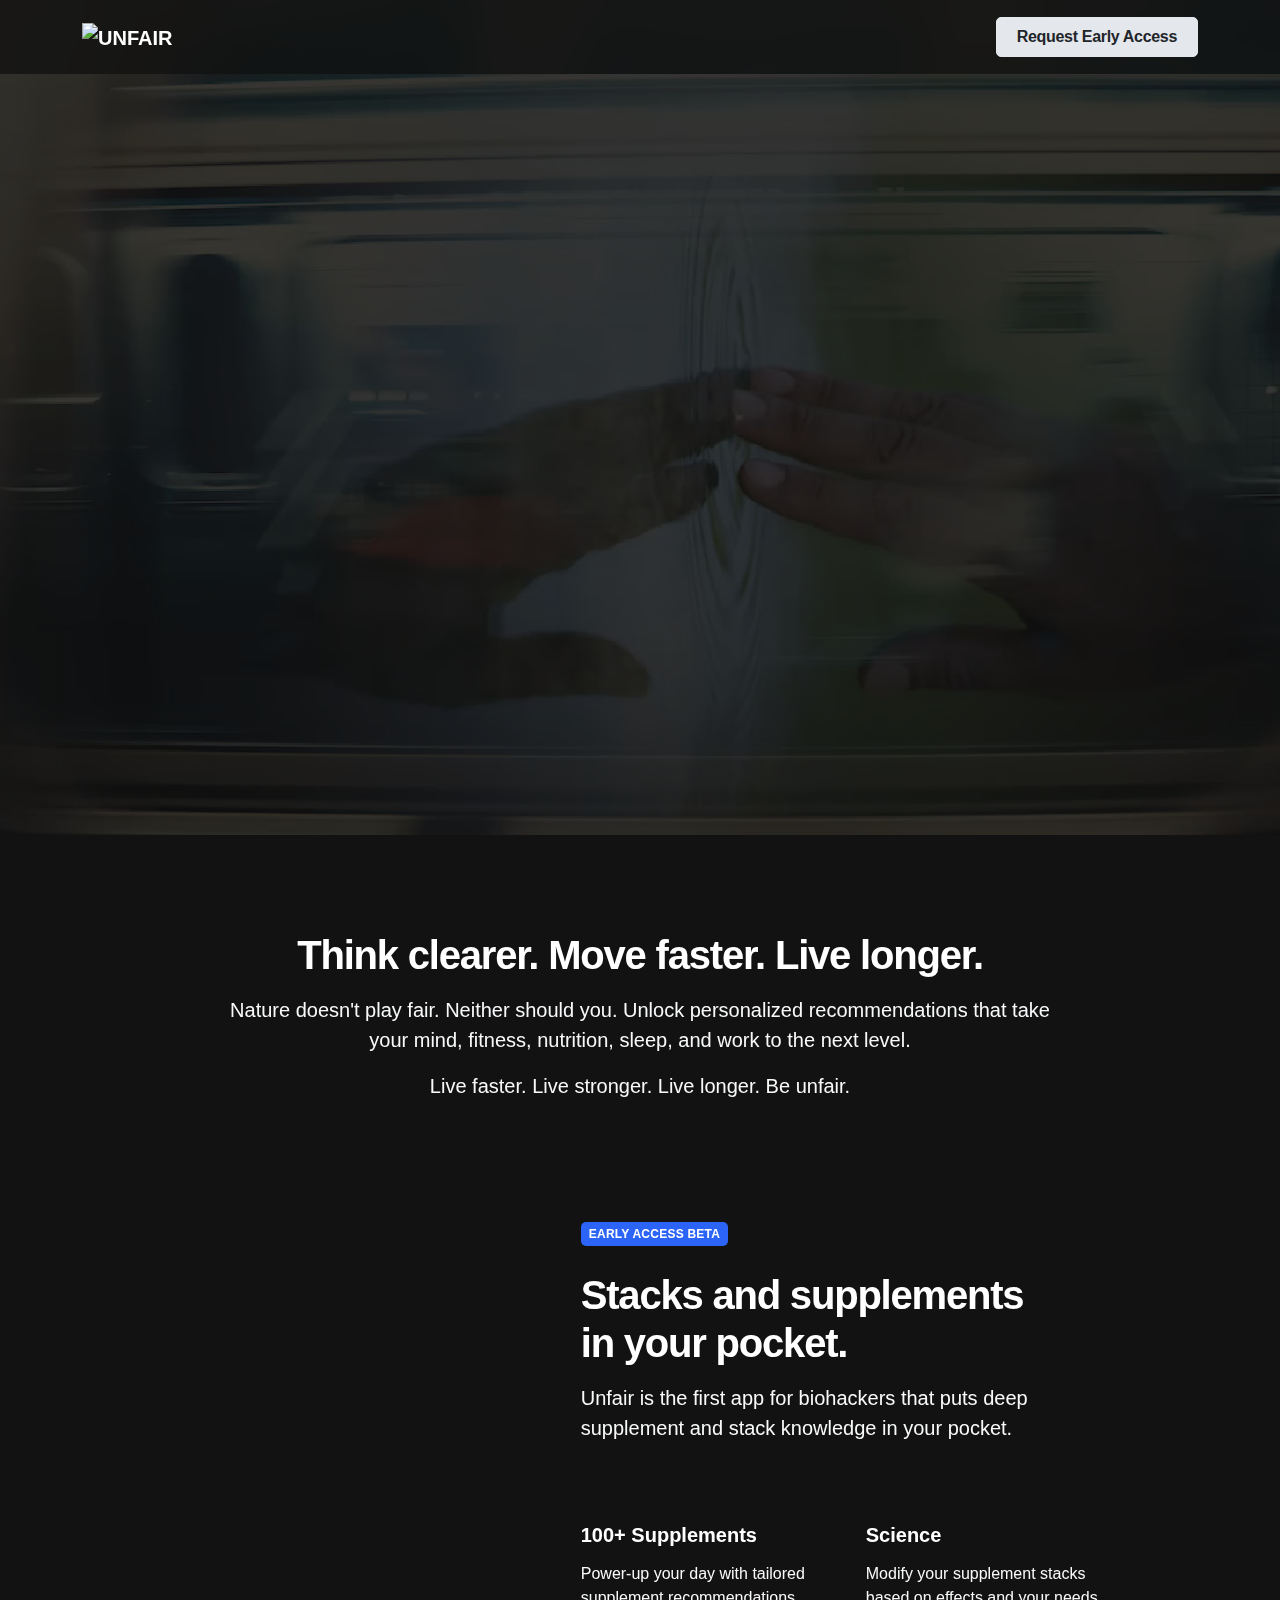
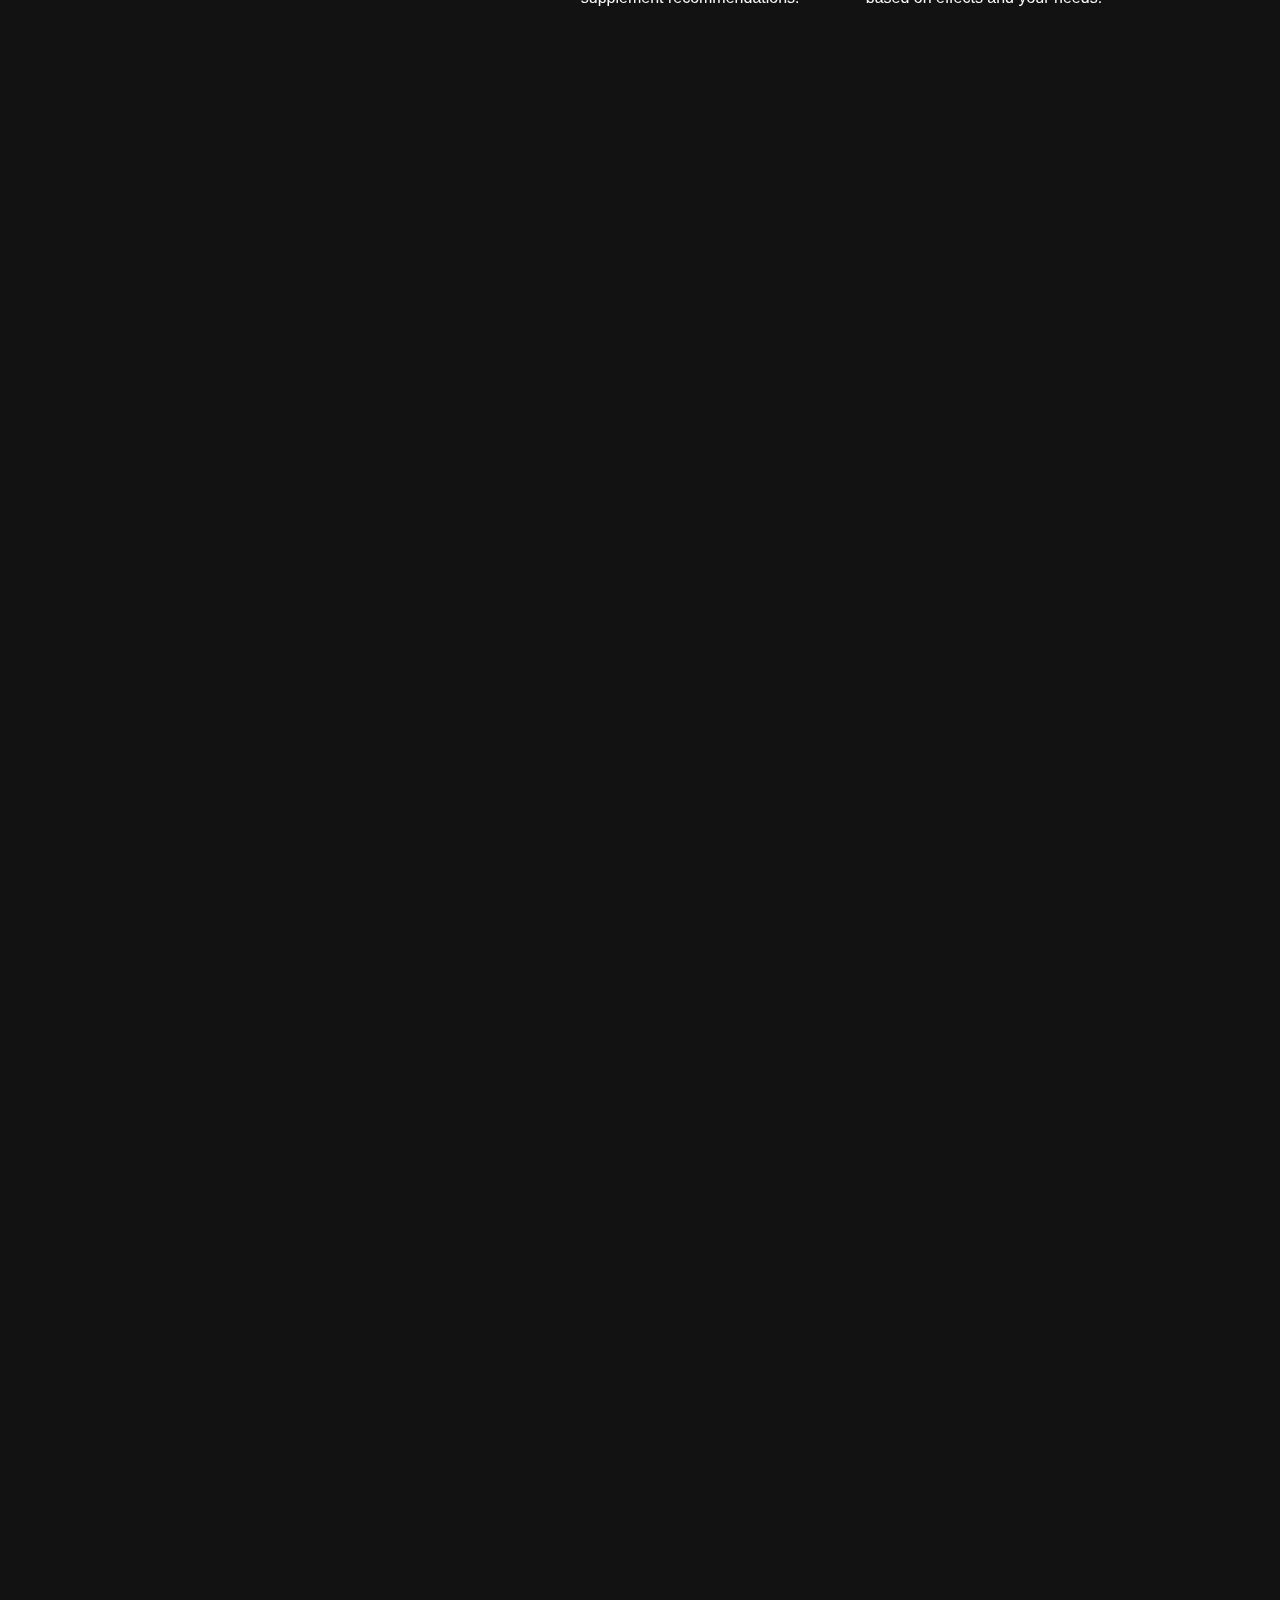
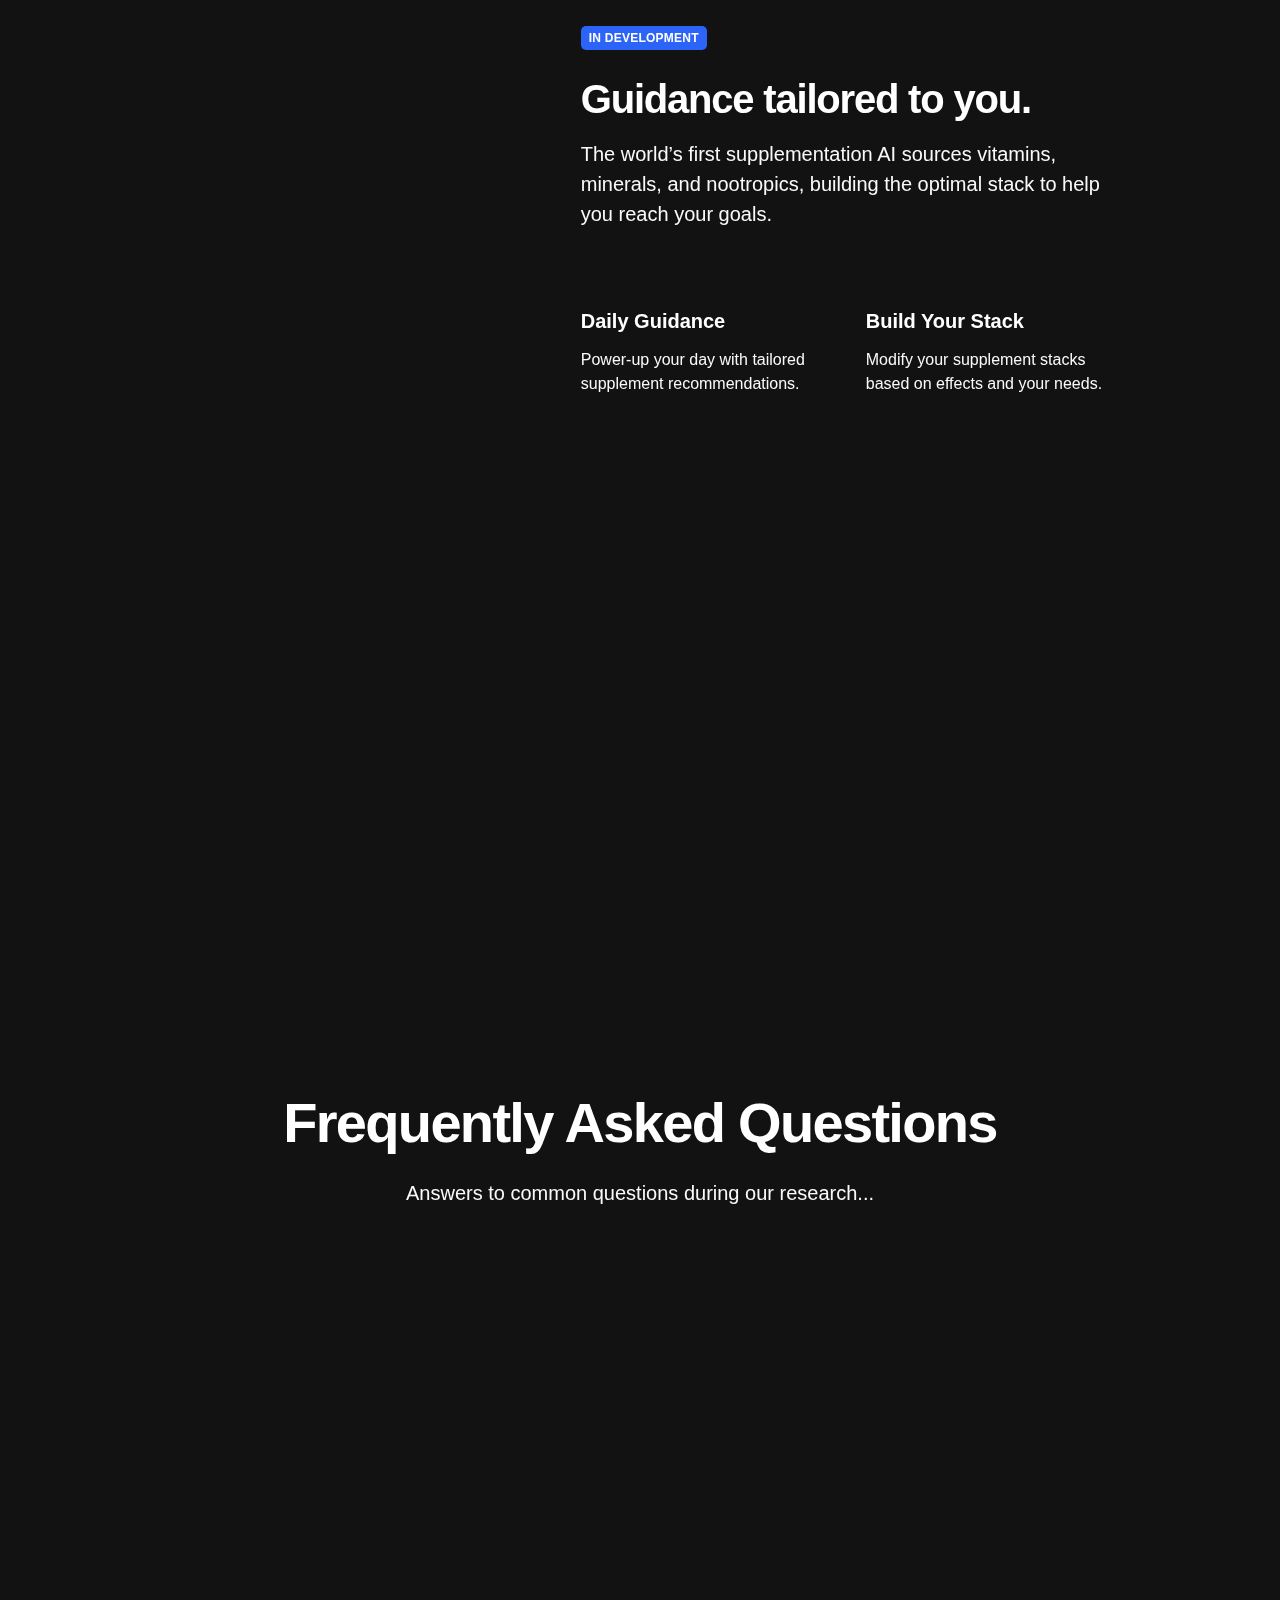
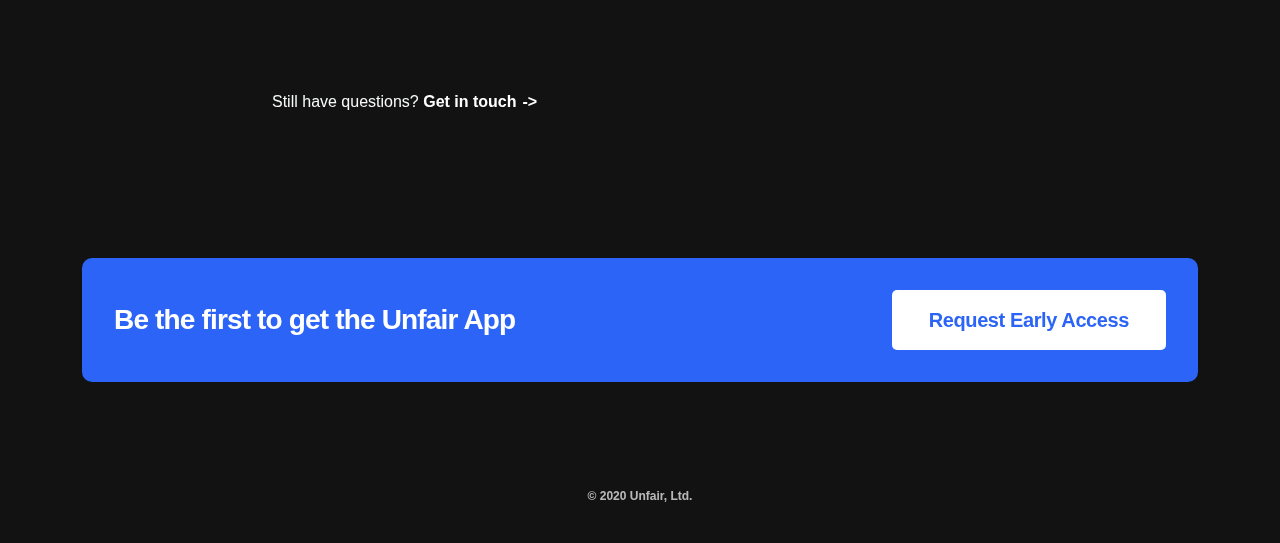
==== index.embed.html @ ed2b7b9f "Video layout + beta" ====
<!-- MINIMIZE WITH https://kangax.github.io/html-minifier/ -->

<!doctype html>
<html lang="en">

<head>

  <!-- Google Tag Manager -->
  <script>(function(w,d,s,l,i){w[l]=w[l]||[];w[l].push({'gtm.start':
  new Date().getTime(),event:'gtm.js'});var f=d.getElementsByTagName(s)[0],
  j=d.createElement(s),dl=l!='dataLayer'?'&l='+l:'';j.async=true;j.src=
  'https://www.googletagmanager.com/gtm.js?id='+i+dl;f.parentNode.insertBefore(j,f);
  })(window,document,'script','dataLayer','GTM-TDHNC6F');</script>
  <!-- End Google Tag Manager -->

  <meta charset="utf-8">
  <title>UNFAIR &mdash; MAXIMUM HUMAN PERFORMANCE</title>
  <meta name="viewport" content="width=device-width, initial-scale=1.0">
  <meta name="description" content="The first AI-powered biohacking app for ambitious people with ambitious goals.">

  <meta name="twitter:title" content="UNFAIR">
  <meta name="twitter:site" content="@UnfairLtd" />
  <meta name="twitter:card" content="summary_large_image" />

  <meta property="og:title" content="UNFAIR">
  <meta property="og:description" content="The first AI-powered biohacking app for ambitious people with ambitious goals.">
  <meta property="og:image" content="https://unfair.ltd/assets/img/og-image.png" />
  <meta property="og:url" content="https://unfair.ltd/" />


  <style>

  /* Common Loader CSS */

  @keyframes hideLoader{
      0%{ width: 100%; height: 100%; }
      100%{ width: 0; height: 0; }
  }
  body > div.loader{
          position: fixed;
          background: white;
          width: 100%;
          height: 100%;
          z-index: 1071;
          opacity: 0;
          transition: opacity .5s ease;
          overflow: hidden;
          pointer-events: none;
          display: flex;
          align-items: center;
          justify-content: center;
      }
      body:not(.loaded) > div.loader{
          opacity: 1;
      }
      body:not(.loaded){
          overflow: hidden;
      }
  body.loaded > div.loader{
      animation: hideLoader .5s linear .5s forwards;
  }

  /* Typing Animation */
  .loading-animation {
    width: 6px;
    height: 6px;
    border-radius: 50%;
    animation: typing 1s linear infinite alternate;
    position: relative;
    left: -12px;
  }

  @keyframes typing {
    0% {
      background-color: rgba(100,100,100, 1);
      box-shadow: 12px 0px 0px 0px rgba(100,100,100, 0.2),
        24px 0px 0px 0px rgba(100,100,100, 0.2);
    }

    25% {
      background-color: rgba(100,100,100, 0.4);
      box-shadow: 12px 0px 0px 0px rgba(100,100,100, 2),
        24px 0px 0px 0px rgba(100,100,100, 0.2);
    }

    75% {
      background-color: rgba(100,100,100, 0.4);
      box-shadow: 12px 0px 0px 0px rgba(100,100,100, 0.2),
        24px 0px 0px 0px rgba(100,100,100, 1);
    }
  }
  :root{--blue:#007bff;--indigo:#6610f2;--purple:#6f42c1;--pink:#e83e8c;--red:#dc3545;--orange:#fd7e14;--yellow:#ffc107;--green:#28a745;--teal:#20c997;--cyan:#17a2b8;--white:#fff;--gray:#6c757d;--gray-dark:#343a40;--primary:#2B64F6;--secondary:#6c757d;--success:#28a745;--info:#17a2b8;--warning:#ffc107;--danger:#dc3545;--light:#f8f9fa;--dark:#212529;--primary-2:#E4E7EC;--primary-3:#121212;--primary-4:#1A1B1C;--primary-5:#252729;--primary-6:#2B64F6;--breakpoint-xs:0;--breakpoint-sm:576px;--breakpoint-md:768px;--breakpoint-lg:992px;--breakpoint-xl:1200px;--font-family-sans-serif:"Inter UI",-apple-system,BlinkMacSystemFont,"Segoe UI",Roboto,"Helvetica Neue",Arial,sans-serif,"Apple Color Emoji","Segoe UI Emoji","Segoe UI Symbol","Noto Color Emoji";--font-family-monospace:SFMono-Regular,Menlo,Monaco,Consolas,"Liberation Mono","Courier New",monospace}*,::after,::before{box-sizing:border-box}html{font-family:sans-serif;line-height:1.15;-webkit-text-size-adjust:100%;-webkit-tap-highlight-color:transparent}article,aside,figcaption,figure,footer,header,hgroup,main,nav,section{display:block}body{margin:0;font-family:"Inter UI",-apple-system,BlinkMacSystemFont,"Segoe UI",Roboto,"Helvetica Neue",Arial,sans-serif,"Apple Color Emoji","Segoe UI Emoji","Segoe UI Symbol","Noto Color Emoji";font-size:1rem;font-weight:400;line-height:1.5;color:#495057;text-align:left;background-color:#fff}[tabindex="-1"]:focus{outline:0!important}hr{box-sizing:content-box;height:0;overflow:visible}h1,h2,h3,h4,h5,h6{margin-top:0;margin-bottom:1rem}p{margin-top:0;margin-bottom:1rem}abbr[data-original-title],abbr[title]{text-decoration:underline;-webkit-text-decoration:underline dotted;text-decoration:underline dotted;cursor:help;border-bottom:0;-webkit-text-decoration-skip-ink:none;text-decoration-skip-ink:none}address{margin-bottom:1rem;font-style:normal;line-height:inherit}dl,ol,ul{margin-top:0;margin-bottom:1rem}ol ol,ol ul,ul ol,ul ul{margin-bottom:0}dt{font-weight:600}dd{margin-bottom:.5rem;margin-left:0}blockquote{margin:0 0 1rem}b,strong{font-weight:bolder}small{font-size:80%}sub,sup{position:relative;font-size:75%;line-height:0;vertical-align:baseline}sub{bottom:-.25em}sup{top:-.5em}a{color:#3755be;text-decoration:none;background-color:transparent}a:hover{color:#263a83;text-decoration:none}a:not([href]):not([tabindex]){color:inherit;text-decoration:none}a:not([href]):not([tabindex]):focus,a:not([href]):not([tabindex]):hover{color:inherit;text-decoration:none}a:not([href]):not([tabindex]):focus{outline:0}code,kbd,pre,samp{font-family:SFMono-Regular,Menlo,Monaco,Consolas,"Liberation Mono","Courier New",monospace;font-size:1em}pre{margin-top:0;margin-bottom:1rem;overflow:auto}figure{margin:0 0 1rem}img{vertical-align:middle;border-style:none}svg{overflow:hidden;vertical-align:middle}table{border-collapse:collapse}caption{padding-top:1rem;padding-bottom:1rem;color:#adb5bd;text-align:left;caption-side:bottom}th{text-align:inherit}label{display:inline-block;margin-bottom:.75rem}button{border-radius:0}button:focus{outline:1px dotted;outline:5px auto -webkit-focus-ring-color}button,input,optgroup,select,textarea{margin:0;font-family:inherit;font-size:inherit;line-height:inherit}button,input{overflow:visible}button,select{text-transform:none}select{word-wrap:normal}[type=button],[type=reset],[type=submit],button{-webkit-appearance:button}[type=button]:not(:disabled),[type=reset]:not(:disabled),[type=submit]:not(:disabled),button:not(:disabled){cursor:pointer}[type=button]::-moz-focus-inner,[type=reset]::-moz-focus-inner,[type=submit]::-moz-focus-inner,button::-moz-focus-inner{padding:0;border-style:none}input[type=checkbox],input[type=radio]{box-sizing:border-box;padding:0}input[type=date],input[type=datetime-local],input[type=month],input[type=time]{-webkit-appearance:listbox}textarea{overflow:auto;resize:vertical}fieldset{min-width:0;padding:0;margin:0;border:0}legend{display:block;width:100%;max-width:100%;padding:0;margin-bottom:.5rem;font-size:1.5rem;line-height:inherit;color:inherit;white-space:normal}progress{vertical-align:baseline}[type=number]::-webkit-inner-spin-button,[type=number]::-webkit-outer-spin-button{height:auto}[type=search]{outline-offset:-2px;-webkit-appearance:none}[type=search]::-webkit-search-decoration{-webkit-appearance:none}::-webkit-file-upload-button{font:inherit;-webkit-appearance:button}output{display:inline-block}summary{display:list-item;cursor:pointer}template{display:none}[hidden]{display:none!important}.h1,.h2,.h3,.h4,.h5,.h6,h1,h2,h3,h4,h5,h6{margin-bottom:1rem;font-family:inherit;font-weight:600;line-height:1.2;color:#212529}.h1,h1{font-size:2.5rem}.h2,h2{font-size:2rem}.h3,h3{font-size:1.75rem}.h4,h4{font-size:1.5rem}.h5,h5{font-size:1.25rem}.h6,h6{font-size:1rem}.lead{font-size:1.25rem;font-weight:400}.display-1{font-size:6rem;font-weight:600;line-height:1.2}.display-2{font-size:5.5rem;font-weight:600;line-height:1.2}.display-3{font-size:4.5rem;font-weight:600;line-height:1.2}.display-4{font-size:3.5rem;font-weight:600;line-height:1.2}hr{margin-top:1.5rem;margin-bottom:1.5rem;border:0;border-top:1px solid rgba(0,0,0,.1)}.small,small{font-size:.75rem;font-weight:400}.mark,mark{padding:.2em;background-color:#fcf8e3}.list-unstyled{padding-left:0;list-style:none}.list-inline{padding-left:0;list-style:none}.list-inline-item{display:inline-block}.list-inline-item:not(:last-child){margin-right:.5rem}.initialism{font-size:90%;text-transform:uppercase}.blockquote{margin-bottom:1.5rem;font-size:1.25rem}.blockquote-footer{display:block;font-size:80%;color:#6c757d}.blockquote-footer::before{content:"\2014\00A0"}.img-fluid{max-width:100%;height:auto}.img-thumbnail{padding:.25rem;background-color:#fff;border:1px solid #dee2e6;border-radius:.3125rem;max-width:100%;height:auto}.figure{display:inline-block}.figure-img{margin-bottom:.75rem;line-height:1}.figure-caption{font-size:90%;color:#6c757d}code{font-size:87.5%;color:#e83e8c;word-break:break-word}a>code{color:inherit}kbd{padding:.2rem .4rem;font-size:87.5%;color:#fff;background-color:#212529;border-radius:.2rem}kbd kbd{padding:0;font-size:100%;font-weight:600}pre{display:block;font-size:87.5%;color:#212529}pre code{font-size:inherit;color:inherit;word-break:normal}.pre-scrollable{max-height:340px;overflow-y:scroll}.container{width:100%;padding-right:12px;padding-left:12px;margin-right:auto;margin-left:auto}@media (min-width:576px){.container{max-width:540px}}@media (min-width:768px){.container{max-width:720px}}@media (min-width:992px){.container{max-width:960px}}@media (min-width:1200px){.container{max-width:1140px}}.container-fluid{width:100%;padding-right:12px;padding-left:12px;margin-right:auto;margin-left:auto}.row{display:flex;flex-wrap:wrap;margin-right:-12px;margin-left:-12px}.no-gutters{margin-right:0;margin-left:0}.no-gutters>.col,.no-gutters>[class*=col-]{padding-right:0;padding-left:0}.col,.col-1,.col-10,.col-11,.col-12,.col-2,.col-3,.col-4,.col-5,.col-6,.col-7,.col-8,.col-9,.col-auto,.col-lg,.col-lg-1,.col-lg-10,.col-lg-11,.col-lg-12,.col-lg-2,.col-lg-3,.col-lg-4,.col-lg-5,.col-lg-6,.col-lg-7,.col-lg-8,.col-lg-9,.col-lg-auto,.col-md,.col-md-1,.col-md-10,.col-md-11,.col-md-12,.col-md-2,.col-md-3,.col-md-4,.col-md-5,.col-md-6,.col-md-7,.col-md-8,.col-md-9,.col-md-auto,.col-sm,.col-sm-1,.col-sm-10,.col-sm-11,.col-sm-12,.col-sm-2,.col-sm-3,.col-sm-4,.col-sm-5,.col-sm-6,.col-sm-7,.col-sm-8,.col-sm-9,.col-sm-auto,.col-xl,.col-xl-1,.col-xl-10,.col-xl-11,.col-xl-12,.col-xl-2,.col-xl-3,.col-xl-4,.col-xl-5,.col-xl-6,.col-xl-7,.col-xl-8,.col-xl-9,.col-xl-auto{position:relative;width:100%;padding-right:12px;padding-left:12px}.col{flex-basis:0;flex-grow:1;max-width:100%}.col-auto{flex:0 0 auto;width:auto;max-width:100%}.col-1{flex:0 0 8.33333%;max-width:8.33333%}.col-2{flex:0 0 16.66667%;max-width:16.66667%}.col-3{flex:0 0 25%;max-width:25%}.col-4{flex:0 0 33.33333%;max-width:33.33333%}.col-5{flex:0 0 41.66667%;max-width:41.66667%}.col-6{flex:0 0 50%;max-width:50%}.col-7{flex:0 0 58.33333%;max-width:58.33333%}.col-8{flex:0 0 66.66667%;max-width:66.66667%}.col-9{flex:0 0 75%;max-width:75%}.col-10{flex:0 0 83.33333%;max-width:83.33333%}.col-11{flex:0 0 91.66667%;max-width:91.66667%}.col-12{flex:0 0 100%;max-width:100%}.order-first{order:-1}.order-last{order:13}.order-0{order:0}.order-1{order:1}.order-2{order:2}.order-3{order:3}.order-4{order:4}.order-5{order:5}.order-6{order:6}.order-7{order:7}.order-8{order:8}.order-9{order:9}.order-10{order:10}.order-11{order:11}.order-12{order:12}.offset-1{margin-left:8.33333%}.offset-2{margin-left:16.66667%}.offset-3{margin-left:25%}.offset-4{margin-left:33.33333%}.offset-5{margin-left:41.66667%}.offset-6{margin-left:50%}.offset-7{margin-left:58.33333%}.offset-8{margin-left:66.66667%}.offset-9{margin-left:75%}.offset-10{margin-left:83.33333%}.offset-11{margin-left:91.66667%}@media (min-width:576px){.col-sm{flex-basis:0;flex-grow:1;max-width:100%}.col-sm-auto{flex:0 0 auto;width:auto;max-width:100%}.col-sm-1{flex:0 0 8.33333%;max-width:8.33333%}.col-sm-2{flex:0 0 16.66667%;max-width:16.66667%}.col-sm-3{flex:0 0 25%;max-width:25%}.col-sm-4{flex:0 0 33.33333%;max-width:33.33333%}.col-sm-5{flex:0 0 41.66667%;max-width:41.66667%}.col-sm-6{flex:0 0 50%;max-width:50%}.col-sm-7{flex:0 0 58.33333%;max-width:58.33333%}.col-sm-8{flex:0 0 66.66667%;max-width:66.66667%}.col-sm-9{flex:0 0 75%;max-width:75%}.col-sm-10{flex:0 0 83.33333%;max-width:83.33333%}.col-sm-11{flex:0 0 91.66667%;max-width:91.66667%}.col-sm-12{flex:0 0 100%;max-width:100%}.order-sm-first{order:-1}.order-sm-last{order:13}.order-sm-0{order:0}.order-sm-1{order:1}.order-sm-2{order:2}.order-sm-3{order:3}.order-sm-4{order:4}.order-sm-5{order:5}.order-sm-6{order:6}.order-sm-7{order:7}.order-sm-8{order:8}.order-sm-9{order:9}.order-sm-10{order:10}.order-sm-11{order:11}.order-sm-12{order:12}.offset-sm-0{margin-left:0}.offset-sm-1{margin-left:8.33333%}.offset-sm-2{margin-left:16.66667%}.offset-sm-3{margin-left:25%}.offset-sm-4{margin-left:33.33333%}.offset-sm-5{margin-left:41.66667%}.offset-sm-6{margin-left:50%}.offset-sm-7{margin-left:58.33333%}.offset-sm-8{margin-left:66.66667%}.offset-sm-9{margin-left:75%}.offset-sm-10{margin-left:83.33333%}.offset-sm-11{margin-left:91.66667%}}@media (min-width:768px){.col-md{flex-basis:0;flex-grow:1;max-width:100%}.col-md-auto{flex:0 0 auto;width:auto;max-width:100%}.col-md-1{flex:0 0 8.33333%;max-width:8.33333%}.col-md-2{flex:0 0 16.66667%;max-width:16.66667%}.col-md-3{flex:0 0 25%;max-width:25%}.col-md-4{flex:0 0 33.33333%;max-width:33.33333%}.col-md-5{flex:0 0 41.66667%;max-width:41.66667%}.col-md-6{flex:0 0 50%;max-width:50%}.col-md-7{flex:0 0 58.33333%;max-width:58.33333%}.col-md-8{flex:0 0 66.66667%;max-width:66.66667%}.col-md-9{flex:0 0 75%;max-width:75%}.col-md-10{flex:0 0 83.33333%;max-width:83.33333%}.col-md-11{flex:0 0 91.66667%;max-width:91.66667%}.col-md-12{flex:0 0 100%;max-width:100%}.order-md-first{order:-1}.order-md-last{order:13}.order-md-0{order:0}.order-md-1{order:1}.order-md-2{order:2}.order-md-3{order:3}.order-md-4{order:4}.order-md-5{order:5}.order-md-6{order:6}.order-md-7{order:7}.order-md-8{order:8}.order-md-9{order:9}.order-md-10{order:10}.order-md-11{order:11}.order-md-12{order:12}.offset-md-0{margin-left:0}.offset-md-1{margin-left:8.33333%}.offset-md-2{margin-left:16.66667%}.offset-md-3{margin-left:25%}.offset-md-4{margin-left:33.33333%}.offset-md-5{margin-left:41.66667%}.offset-md-6{margin-left:50%}.offset-md-7{margin-left:58.33333%}.offset-md-8{margin-left:66.66667%}.offset-md-9{margin-left:75%}.offset-md-10{margin-left:83.33333%}.offset-md-11{margin-left:91.66667%}}@media (min-width:992px){.col-lg{flex-basis:0;flex-grow:1;max-width:100%}.col-lg-auto{flex:0 0 auto;width:auto;max-width:100%}.col-lg-1{flex:0 0 8.33333%;max-width:8.33333%}.col-lg-2{flex:0 0 16.66667%;max-width:16.66667%}.col-lg-3{flex:0 0 25%;max-width:25%}.col-lg-4{flex:0 0 33.33333%;max-width:33.33333%}.col-lg-5{flex:0 0 41.66667%;max-width:41.66667%}.col-lg-6{flex:0 0 50%;max-width:50%}.col-lg-7{flex:0 0 58.33333%;max-width:58.33333%}.col-lg-8{flex:0 0 66.66667%;max-width:66.66667%}.col-lg-9{flex:0 0 75%;max-width:75%}.col-lg-10{flex:0 0 83.33333%;max-width:83.33333%}.col-lg-11{flex:0 0 91.66667%;max-width:91.66667%}.col-lg-12{flex:0 0 100%;max-width:100%}.order-lg-first{order:-1}.order-lg-last{order:13}.order-lg-0{order:0}.order-lg-1{order:1}.order-lg-2{order:2}.order-lg-3{order:3}.order-lg-4{order:4}.order-lg-5{order:5}.order-lg-6{order:6}.order-lg-7{order:7}.order-lg-8{order:8}.order-lg-9{order:9}.order-lg-10{order:10}.order-lg-11{order:11}.order-lg-12{order:12}.offset-lg-0{margin-left:0}.offset-lg-1{margin-left:8.33333%}.offset-lg-2{margin-left:16.66667%}.offset-lg-3{margin-left:25%}.offset-lg-4{margin-left:33.33333%}.offset-lg-5{margin-left:41.66667%}.offset-lg-6{margin-left:50%}.offset-lg-7{margin-left:58.33333%}.offset-lg-8{margin-left:66.66667%}.offset-lg-9{margin-left:75%}.offset-lg-10{margin-left:83.33333%}.offset-lg-11{margin-left:91.66667%}}@media (min-width:1200px){.col-xl{flex-basis:0;flex-grow:1;max-width:100%}.col-xl-auto{flex:0 0 auto;width:auto;max-width:100%}.col-xl-1{flex:0 0 8.33333%;max-width:8.33333%}.col-xl-2{flex:0 0 16.66667%;max-width:16.66667%}.col-xl-3{flex:0 0 25%;max-width:25%}.col-xl-4{flex:0 0 33.33333%;max-width:33.33333%}.col-xl-5{flex:0 0 41.66667%;max-width:41.66667%}.col-xl-6{flex:0 0 50%;max-width:50%}.col-xl-7{flex:0 0 58.33333%;max-width:58.33333%}.col-xl-8{flex:0 0 66.66667%;max-width:66.66667%}.col-xl-9{flex:0 0 75%;max-width:75%}.col-xl-10{flex:0 0 83.33333%;max-width:83.33333%}.col-xl-11{flex:0 0 91.66667%;max-width:91.66667%}.col-xl-12{flex:0 0 100%;max-width:100%}.order-xl-first{order:-1}.order-xl-last{order:13}.order-xl-0{order:0}.order-xl-1{order:1}.order-xl-2{order:2}.order-xl-3{order:3}.order-xl-4{order:4}.order-xl-5{order:5}.order-xl-6{order:6}.order-xl-7{order:7}.order-xl-8{order:8}.order-xl-9{order:9}.order-xl-10{order:10}.order-xl-11{order:11}.order-xl-12{order:12}.offset-xl-0{margin-left:0}.offset-xl-1{margin-left:8.33333%}.offset-xl-2{margin-left:16.66667%}.offset-xl-3{margin-left:25%}.offset-xl-4{margin-left:33.33333%}.offset-xl-5{margin-left:41.66667%}.offset-xl-6{margin-left:50%}.offset-xl-7{margin-left:58.33333%}.offset-xl-8{margin-left:66.66667%}.offset-xl-9{margin-left:75%}.offset-xl-10{margin-left:83.33333%}.offset-xl-11{margin-left:91.66667%}}.table{width:100%;margin-bottom:1.5rem;color:#212529;background-color:transparent}.table td,.table th{padding:1rem;vertical-align:top;border-top:1px solid #dee2e6}.table thead th{vertical-align:bottom;border-bottom:2px solid #dee2e6}.table tbody+tbody{border-top:2px solid #dee2e6}.table-sm td,.table-sm th{padding:.5rem}.table-bordered{border:1px solid #dee2e6}.table-bordered td,.table-bordered th{border:1px solid #dee2e6}.table-bordered thead td,.table-bordered thead th{border-bottom-width:2px}.table-borderless tbody+tbody,.table-borderless td,.table-borderless th,.table-borderless thead th{border:0}.table-striped tbody tr:nth-of-type(odd){background-color:rgba(55,85,190,.05)}.table-hover tbody tr:hover{color:#212529;background-color:rgba(55,85,190,.05)}.table-primary,.table-primary>td,.table-primary>th{background-color:#c4d4fc}.table-primary tbody+tbody,.table-primary td,.table-primary th,.table-primary thead th{border-color:#91aefa}.table-hover .table-primary:hover{background-color:#acc2fb}.table-hover .table-primary:hover>td,.table-hover .table-primary:hover>th{background-color:#acc2fb}.table-secondary,.table-secondary>td,.table-secondary>th{background-color:#d6d8db}.table-secondary tbody+tbody,.table-secondary td,.table-secondary th,.table-secondary thead th{border-color:#b3b7bb}.table-hover .table-secondary:hover{background-color:#c8cbcf}.table-hover .table-secondary:hover>td,.table-hover .table-secondary:hover>th{background-color:#c8cbcf}.table-success,.table-success>td,.table-success>th{background-color:#c3e6cb}.table-success tbody+tbody,.table-success td,.table-success th,.table-success thead th{border-color:#8fd19e}.table-hover .table-success:hover{background-color:#b1dfbb}.table-hover .table-success:hover>td,.table-hover .table-success:hover>th{background-color:#b1dfbb}.table-info,.table-info>td,.table-info>th{background-color:#bee5eb}.table-info tbody+tbody,.table-info td,.table-info th,.table-info thead th{border-color:#86cfda}.table-hover .table-info:hover{background-color:#abdde5}.table-hover .table-info:hover>td,.table-hover .table-info:hover>th{background-color:#abdde5}.table-warning,.table-warning>td,.table-warning>th{background-color:#ffeeba}.table-warning tbody+tbody,.table-warning td,.table-warning th,.table-warning thead th{border-color:#ffdf7e}.table-hover .table-warning:hover{background-color:#ffe8a1}.table-hover .table-warning:hover>td,.table-hover .table-warning:hover>th{background-color:#ffe8a1}.table-danger,.table-danger>td,.table-danger>th{background-color:#f5c6cb}.table-danger tbody+tbody,.table-danger td,.table-danger th,.table-danger thead th{border-color:#ed969e}.table-hover .table-danger:hover{background-color:#f1b0b7}.table-hover .table-danger:hover>td,.table-hover .table-danger:hover>th{background-color:#f1b0b7}.table-light,.table-light>td,.table-light>th{background-color:#fdfdfe}.table-light tbody+tbody,.table-light td,.table-light th,.table-light thead th{border-color:#fbfcfc}.table-hover .table-light:hover{background-color:#ececf6}.table-hover .table-light:hover>td,.table-hover .table-light:hover>th{background-color:#ececf6}.table-dark,.table-dark>td,.table-dark>th{background-color:#c1c2c3}.table-dark tbody+tbody,.table-dark td,.table-dark th,.table-dark thead th{border-color:#8c8e90}.table-hover .table-dark:hover{background-color:#b4b5b6}.table-hover .table-dark:hover>td,.table-hover .table-dark:hover>th{background-color:#b4b5b6}.table-primary-2,.table-primary-2>td,.table-primary-2>th{background-color:#f7f8fa}.table-primary-2 tbody+tbody,.table-primary-2 td,.table-primary-2 th,.table-primary-2 thead th{border-color:#f1f3f5}.table-hover .table-primary-2:hover{background-color:#e7eaf0}.table-hover .table-primary-2:hover>td,.table-hover .table-primary-2:hover>th{background-color:#e7eaf0}.table-primary-3,.table-primary-3>td,.table-primary-3>th{background-color:#bdbdbd}.table-primary-3 tbody+tbody,.table-primary-3 td,.table-primary-3 th,.table-primary-3 thead th{border-color:#848484}.table-hover .table-primary-3:hover{background-color:#b0b0b0}.table-hover .table-primary-3:hover>td,.table-hover .table-primary-3:hover>th{background-color:#b0b0b0}.table-primary-4,.table-primary-4>td,.table-primary-4>th{background-color:#bfbfbf}.table-primary-4 tbody+tbody,.table-primary-4 td,.table-primary-4 th,.table-primary-4 thead th{border-color:#888889}.table-hover .table-primary-4:hover{background-color:#b2b2b2}.table-hover .table-primary-4:hover>td,.table-hover .table-primary-4:hover>th{background-color:#b2b2b2}.table-primary-5,.table-primary-5>td,.table-primary-5>th{background-color:#c2c3c3}.table-primary-5 tbody+tbody,.table-primary-5 td,.table-primary-5 th,.table-primary-5 thead th{border-color:#8e8f90}.table-hover .table-primary-5:hover{background-color:#b5b6b6}.table-hover .table-primary-5:hover>td,.table-hover .table-primary-5:hover>th{background-color:#b5b6b6}.table-primary-6,.table-primary-6>td,.table-primary-6>th{background-color:#c4d4fc}.table-primary-6 tbody+tbody,.table-primary-6 td,.table-primary-6 th,.table-primary-6 thead th{border-color:#91aefa}.table-hover .table-primary-6:hover{background-color:#acc2fb}.table-hover .table-primary-6:hover>td,.table-hover .table-primary-6:hover>th{background-color:#acc2fb}.table-active,.table-active>td,.table-active>th{background-color:rgba(55,85,190,.05)}.table-hover .table-active:hover{background-color:rgba(49,76,170,.05)}.table-hover .table-active:hover>td,.table-hover .table-active:hover>th{background-color:rgba(49,76,170,.05)}.table .thead-dark th{color:#fff;background-color:#1b1f3b;border-color:#32383e}.table .thead-light th{color:#495057;background-color:#e9ecef;border-color:#dee2e6}.table-dark{color:#fff;background-color:#1b1f3b}.table-dark td,.table-dark th,.table-dark thead th{border-color:#32383e}.table-dark.table-bordered{border:0}.table-dark.table-striped tbody tr:nth-of-type(odd){background-color:rgba(255,255,255,.05)}.table-dark.table-hover tbody tr:hover{color:#fff;background-color:rgba(255,255,255,.075)}@media (max-width:575.98px){.table-responsive-sm{display:block;width:100%;overflow-x:auto;-webkit-overflow-scrolling:touch}.table-responsive-sm>.table-bordered{border:0}}@media (max-width:767.98px){.table-responsive-md{display:block;width:100%;overflow-x:auto;-webkit-overflow-scrolling:touch}.table-responsive-md>.table-bordered{border:0}}@media (max-width:991.98px){.table-responsive-lg{display:block;width:100%;overflow-x:auto;-webkit-overflow-scrolling:touch}.table-responsive-lg>.table-bordered{border:0}}@media (max-width:1199.98px){.table-responsive-xl{display:block;width:100%;overflow-x:auto;-webkit-overflow-scrolling:touch}.table-responsive-xl>.table-bordered{border:0}}.table-responsive{display:block;width:100%;overflow-x:auto;-webkit-overflow-scrolling:touch}.table-responsive>.table-bordered{border:0}.form-control{display:block;width:100%;height:calc(2.375rem + 2px);padding:.4375rem .75rem;font-size:1rem;font-weight:400;line-height:1.5;color:#495057;background-color:#fff;background-clip:padding-box;border:1px solid #dee2e6;border-radius:.3125rem;transition:border-color .15s ease-in-out,box-shadow .15s ease-in-out}@media (prefers-reduced-motion:reduce){.form-control{transition:none}}.form-control::-ms-expand{background-color:transparent;border:0}.form-control:focus{color:#495057;background-color:#fff;border-color:#ced4da;outline:0;box-shadow:0 .125rem .625rem rgba(0,0,0,.05)}.form-control::-webkit-input-placeholder{color:#adb5bd;opacity:1}.form-control::-moz-placeholder{color:#adb5bd;opacity:1}.form-control:-ms-input-placeholder{color:#adb5bd;opacity:1}.form-control::placeholder{color:#adb5bd;opacity:1}.form-control:disabled,.form-control[readonly]{background-color:#e9ecef;opacity:1}select.form-control:focus::-ms-value{color:#495057;background-color:#fff}.form-control-file,.form-control-range{display:block;width:100%}.col-form-label{padding-top:calc(.4375rem + 1px);padding-bottom:calc(.4375rem + 1px);margin-bottom:0;font-size:inherit;line-height:1.5}.col-form-label-lg{padding-top:calc(.875rem + 1px);padding-bottom:calc(.875rem + 1px);font-size:1.25rem;line-height:1.5}.col-form-label-sm{padding-top:calc(.21875rem + 1px);padding-bottom:calc(.21875rem + 1px);font-size:.875rem;line-height:1.5}.form-control-plaintext{display:block;width:100%;padding-top:.4375rem;padding-bottom:.4375rem;margin-bottom:0;line-height:1.5;color:#495057;background-color:transparent;border:solid transparent;border-width:1px 0}.form-control-plaintext.form-control-lg,.form-control-plaintext.form-control-sm{padding-right:0;padding-left:0}.form-control-sm{height:calc(1.75rem + 2px);padding:.21875rem 1rem;font-size:.875rem;line-height:1.5;border-radius:.3125rem}.form-control-lg{height:calc(3.625rem + 2px);padding:.875rem .875rem;font-size:1.25rem;line-height:1.5;border-radius:.3125rem}select.form-control[multiple],select.form-control[size]{height:auto}textarea.form-control{height:auto}.form-group{margin-bottom:1rem}.form-text{display:block;margin-top:.25rem}.form-row{display:flex;flex-wrap:wrap;margin-right:-5px;margin-left:-5px}.form-row>.col,.form-row>[class*=col-]{padding-right:5px;padding-left:5px}.form-check{position:relative;display:block;padding-left:1.25rem}.form-check-input{position:absolute;margin-top:.3rem;margin-left:-1.25rem}.form-check-input:disabled~.form-check-label{color:#adb5bd}.form-check-label{margin-bottom:0}.form-check-inline{display:inline-flex;align-items:center;padding-left:0;margin-right:.75rem}.form-check-inline .form-check-input{position:static;margin-top:0;margin-right:.3125rem;margin-left:0}.valid-feedback{display:none;width:100%;margin-top:.25rem;font-size:.75rem;color:#28a745}.valid-tooltip{position:absolute;top:100%;z-index:5;display:none;max-width:100%;padding:.25rem .5rem;margin-top:.1rem;font-size:.875rem;line-height:1.5;color:#fff;background-color:rgba(40,167,69,.9);border-radius:.25rem}.form-control.is-valid,.was-validated .form-control:valid{border-color:#28a745;padding-right:2.375rem;background-image:url("data:image/svg+xml,%3csvg xmlns='http://www.w3.org/2000/svg' viewBox='0 0 8 8'%3e%3cpath fill='%2328a745' d='M2.3 6.73L.6 4.53c-.4-1.04.46-1.4 1.1-.8l1.1 1.4 3.4-3.8c.6-.63 1.6-.27 1.2.7l-4 4.6c-.43.5-.8.4-1.1.1z'/%3e%3c/svg%3e");background-repeat:no-repeat;background-position:center right calc(.375em + .1875rem);background-size:calc(.75em + .375rem) calc(.75em + .375rem)}.form-control.is-valid:focus,.was-validated .form-control:valid:focus{border-color:#28a745;box-shadow:0 0 0 .2rem rgba(40,167,69,.25)}.form-control.is-valid~.valid-feedback,.form-control.is-valid~.valid-tooltip,.was-validated .form-control:valid~.valid-feedback,.was-validated .form-control:valid~.valid-tooltip{display:block}.was-validated textarea.form-control:valid,textarea.form-control.is-valid{padding-right:2.375rem;background-position:top calc(.375em + .1875rem) right calc(.375em + .1875rem)}.custom-select.is-valid,.was-validated .custom-select:valid{border-color:#28a745;padding-right:calc((1em + .75rem) * 3 / 4 + 1.75rem);background:url("data:image/svg+xml,%3csvg xmlns='http://www.w3.org/2000/svg' viewBox='0 0 4 5'%3e%3cpath fill='%23343a40' d='M2 0L0 2h4zm0 5L0 3h4z'/%3e%3c/svg%3e") no-repeat right .75rem center/8px 10px,url("data:image/svg+xml,%3csvg xmlns='http://www.w3.org/2000/svg' viewBox='0 0 8 8'%3e%3cpath fill='%2328a745' d='M2.3 6.73L.6 4.53c-.4-1.04.46-1.4 1.1-.8l1.1 1.4 3.4-3.8c.6-.63 1.6-.27 1.2.7l-4 4.6c-.43.5-.8.4-1.1.1z'/%3e%3c/svg%3e") #fff no-repeat center right 1.75rem/calc(.75em + .375rem) calc(.75em + .375rem)}.custom-select.is-valid:focus,.was-validated .custom-select:valid:focus{border-color:#28a745;box-shadow:0 0 0 .2rem rgba(40,167,69,.25)}.custom-select.is-valid~.valid-feedback,.custom-select.is-valid~.valid-tooltip,.was-validated .custom-select:valid~.valid-feedback,.was-validated .custom-select:valid~.valid-tooltip{display:block}.form-control-file.is-valid~.valid-feedback,.form-control-file.is-valid~.valid-tooltip,.was-validated .form-control-file:valid~.valid-feedback,.was-validated .form-control-file:valid~.valid-tooltip{display:block}.form-check-input.is-valid~.form-check-label,.was-validated .form-check-input:valid~.form-check-label{color:#28a745}.form-check-input.is-valid~.valid-feedback,.form-check-input.is-valid~.valid-tooltip,.was-validated .form-check-input:valid~.valid-feedback,.was-validated .form-check-input:valid~.valid-tooltip{display:block}.custom-control-input.is-valid~.custom-control-label,.was-validated .custom-control-input:valid~.custom-control-label{color:#28a745}.custom-control-input.is-valid~.custom-control-label::before,.was-validated .custom-control-input:valid~.custom-control-label::before{border-color:#28a745}.custom-control-input.is-valid~.valid-feedback,.custom-control-input.is-valid~.valid-tooltip,.was-validated .custom-control-input:valid~.valid-feedback,.was-validated .custom-control-input:valid~.valid-tooltip{display:block}.custom-control-input.is-valid:checked~.custom-control-label::before,.was-validated .custom-control-input:valid:checked~.custom-control-label::before{border-color:#34ce57;background-color:#34ce57}.custom-control-input.is-valid:focus~.custom-control-label::before,.was-validated .custom-control-input:valid:focus~.custom-control-label::before{box-shadow:0 0 0 .2rem rgba(40,167,69,.25)}.custom-control-input.is-valid:focus:not(:checked)~.custom-control-label::before,.was-validated .custom-control-input:valid:focus:not(:checked)~.custom-control-label::before{border-color:#28a745}.custom-file-input.is-valid~.custom-file-label,.was-validated .custom-file-input:valid~.custom-file-label{border-color:#28a745}.custom-file-input.is-valid~.valid-feedback,.custom-file-input.is-valid~.valid-tooltip,.was-validated .custom-file-input:valid~.valid-feedback,.was-validated .custom-file-input:valid~.valid-tooltip{display:block}.custom-file-input.is-valid:focus~.custom-file-label,.was-validated .custom-file-input:valid:focus~.custom-file-label{border-color:#28a745;box-shadow:0 0 0 .2rem rgba(40,167,69,.25)}.invalid-feedback{display:none;width:100%;margin-top:.25rem;font-size:.75rem;color:#dc3545}.invalid-tooltip{position:absolute;top:100%;z-index:5;display:none;max-width:100%;padding:.25rem .5rem;margin-top:.1rem;font-size:.875rem;line-height:1.5;color:#fff;background-color:rgba(220,53,69,.9);border-radius:.25rem}.form-control.is-invalid,.was-validated .form-control:invalid{border-color:#dc3545;padding-right:2.375rem;background-image:url("data:image/svg+xml,%3csvg xmlns='http://www.w3.org/2000/svg' fill='%23dc3545' viewBox='-2 -2 7 7'%3e%3cpath stroke='%23dc3545' d='M0 0l3 3m0-3L0 3'/%3e%3ccircle r='.5'/%3e%3ccircle cx='3' r='.5'/%3e%3ccircle cy='3' r='.5'/%3e%3ccircle cx='3' cy='3' r='.5'/%3e%3c/svg%3E");background-repeat:no-repeat;background-position:center right calc(.375em + .1875rem);background-size:calc(.75em + .375rem) calc(.75em + .375rem)}.form-control.is-invalid:focus,.was-validated .form-control:invalid:focus{border-color:#dc3545;box-shadow:0 0 0 .2rem rgba(220,53,69,.25)}.form-control.is-invalid~.invalid-feedback,.form-control.is-invalid~.invalid-tooltip,.was-validated .form-control:invalid~.invalid-feedback,.was-validated .form-control:invalid~.invalid-tooltip{display:block}.was-validated textarea.form-control:invalid,textarea.form-control.is-invalid{padding-right:2.375rem;background-position:top calc(.375em + .1875rem) right calc(.375em + .1875rem)}.custom-select.is-invalid,.was-validated .custom-select:invalid{border-color:#dc3545;padding-right:calc((1em + .75rem) * 3 / 4 + 1.75rem);background:url("data:image/svg+xml,%3csvg xmlns='http://www.w3.org/2000/svg' viewBox='0 0 4 5'%3e%3cpath fill='%23343a40' d='M2 0L0 2h4zm0 5L0 3h4z'/%3e%3c/svg%3e") no-repeat right .75rem center/8px 10px,url("data:image/svg+xml,%3csvg xmlns='http://www.w3.org/2000/svg' fill='%23dc3545' viewBox='-2 -2 7 7'%3e%3cpath stroke='%23dc3545' d='M0 0l3 3m0-3L0 3'/%3e%3ccircle r='.5'/%3e%3ccircle cx='3' r='.5'/%3e%3ccircle cy='3' r='.5'/%3e%3ccircle cx='3' cy='3' r='.5'/%3e%3c/svg%3E") #fff no-repeat center right 1.75rem/calc(.75em + .375rem) calc(.75em + .375rem)}.custom-select.is-invalid:focus,.was-validated .custom-select:invalid:focus{border-color:#dc3545;box-shadow:0 0 0 .2rem rgba(220,53,69,.25)}.custom-select.is-invalid~.invalid-feedback,.custom-select.is-invalid~.invalid-tooltip,.was-validated .custom-select:invalid~.invalid-feedback,.was-validated .custom-select:invalid~.invalid-tooltip{display:block}.form-control-file.is-invalid~.invalid-feedback,.form-control-file.is-invalid~.invalid-tooltip,.was-validated .form-control-file:invalid~.invalid-feedback,.was-validated .form-control-file:invalid~.invalid-tooltip{display:block}.form-check-input.is-invalid~.form-check-label,.was-validated .form-check-input:invalid~.form-check-label{color:#dc3545}.form-check-input.is-invalid~.invalid-feedback,.form-check-input.is-invalid~.invalid-tooltip,.was-validated .form-check-input:invalid~.invalid-feedback,.was-validated .form-check-input:invalid~.invalid-tooltip{display:block}.custom-control-input.is-invalid~.custom-control-label,.was-validated .custom-control-input:invalid~.custom-control-label{color:#dc3545}.custom-control-input.is-invalid~.custom-control-label::before,.was-validated .custom-control-input:invalid~.custom-control-label::before{border-color:#dc3545}.custom-control-input.is-invalid~.invalid-feedback,.custom-control-input.is-invalid~.invalid-tooltip,.was-validated .custom-control-input:invalid~.invalid-feedback,.was-validated .custom-control-input:invalid~.invalid-tooltip{display:block}.custom-control-input.is-invalid:checked~.custom-control-label::before,.was-validated .custom-control-input:invalid:checked~.custom-control-label::before{border-color:#e4606d;background-color:#e4606d}.custom-control-input.is-invalid:focus~.custom-control-label::before,.was-validated .custom-control-input:invalid:focus~.custom-control-label::before{box-shadow:0 0 0 .2rem rgba(220,53,69,.25)}.custom-control-input.is-invalid:focus:not(:checked)~.custom-control-label::before,.was-validated .custom-control-input:invalid:focus:not(:checked)~.custom-control-label::before{border-color:#dc3545}.custom-file-input.is-invalid~.custom-file-label,.was-validated .custom-file-input:invalid~.custom-file-label{border-color:#dc3545}.custom-file-input.is-invalid~.invalid-feedback,.custom-file-input.is-invalid~.invalid-tooltip,.was-validated .custom-file-input:invalid~.invalid-feedback,.was-validated .custom-file-input:invalid~.invalid-tooltip{display:block}.custom-file-input.is-invalid:focus~.custom-file-label,.was-validated .custom-file-input:invalid:focus~.custom-file-label{border-color:#dc3545;box-shadow:0 0 0 .2rem rgba(220,53,69,.25)}.form-inline{display:flex;flex-flow:row wrap;align-items:center}.form-inline .form-check{width:100%}@media (min-width:576px){.form-inline label{display:flex;align-items:center;justify-content:center;margin-bottom:0}.form-inline .form-group{display:flex;flex:0 0 auto;flex-flow:row wrap;align-items:center;margin-bottom:0}.form-inline .form-control{display:inline-block;width:auto;vertical-align:middle}.form-inline .form-control-plaintext{display:inline-block}.form-inline .custom-select,.form-inline .input-group{width:auto}.form-inline .form-check{display:flex;align-items:center;justify-content:center;width:auto;padding-left:0}.form-inline .form-check-input{position:relative;flex-shrink:0;margin-top:0;margin-right:.25rem;margin-left:0}.form-inline .custom-control{align-items:center;justify-content:center}.form-inline .custom-control-label{margin-bottom:0}}.btn{display:inline-block;font-weight:600;color:#495057;text-align:center;vertical-align:middle;-webkit-user-select:none;-moz-user-select:none;-ms-user-select:none;user-select:none;background-color:transparent;border:1px solid transparent;padding:.4375rem 1.25rem;font-size:1rem;line-height:1.5;border-radius:.3125rem;transition:color .15s ease-in-out,background-color .15s ease-in-out,border-color .15s ease-in-out,box-shadow .15s ease-in-out}@media (prefers-reduced-motion:reduce){.btn{transition:none}}.btn:hover{color:#495057;text-decoration:none}.btn.focus,.btn:focus{outline:0;box-shadow:0 0 0 .2rem rgba(55,85,190,.25)}.btn.disabled,.btn:disabled{opacity:.65}a.btn.disabled,fieldset:disabled a.btn{pointer-events:none}.btn-primary{color:#fff;background-color:#2b64f6;border-color:#2b64f6}.btn-primary:hover{color:#fff;background-color:#0a4bf1;border-color:#0a47e4}.btn-primary.focus,.btn-primary:focus{box-shadow:0 0 0 .2rem rgba(75,123,247,.5)}.btn-primary.disabled,.btn-primary:disabled{color:#fff;background-color:#2b64f6;border-color:#2b64f6}.btn-primary:not(:disabled):not(.disabled).active,.btn-primary:not(:disabled):not(.disabled):active,.show>.btn-primary.dropdown-toggle{color:#fff;background-color:#0a47e4;border-color:#0943d8}.btn-primary:not(:disabled):not(.disabled).active:focus,.btn-primary:not(:disabled):not(.disabled):active:focus,.show>.btn-primary.dropdown-toggle:focus{box-shadow:0 0 0 .2rem rgba(75,123,247,.5)}.btn-secondary{color:#fff;background-color:#6c757d;border-color:#6c757d}.btn-secondary:hover{color:#fff;background-color:#5a6268;border-color:#545b62}.btn-secondary.focus,.btn-secondary:focus{box-shadow:0 0 0 .2rem rgba(130,138,145,.5)}.btn-secondary.disabled,.btn-secondary:disabled{color:#fff;background-color:#6c757d;border-color:#6c757d}.btn-secondary:not(:disabled):not(.disabled).active,.btn-secondary:not(:disabled):not(.disabled):active,.show>.btn-secondary.dropdown-toggle{color:#fff;background-color:#545b62;border-color:#4e555b}.btn-secondary:not(:disabled):not(.disabled).active:focus,.btn-secondary:not(:disabled):not(.disabled):active:focus,.show>.btn-secondary.dropdown-toggle:focus{box-shadow:0 0 0 .2rem rgba(130,138,145,.5)}.btn-success{color:#fff;background-color:#28a745;border-color:#28a745}.btn-success:hover{color:#fff;background-color:#218838;border-color:#1e7e34}.btn-success.focus,.btn-success:focus{box-shadow:0 0 0 .2rem rgba(72,180,97,.5)}.btn-success.disabled,.btn-success:disabled{color:#fff;background-color:#28a745;border-color:#28a745}.btn-success:not(:disabled):not(.disabled).active,.btn-success:not(:disabled):not(.disabled):active,.show>.btn-success.dropdown-toggle{color:#fff;background-color:#1e7e34;border-color:#1c7430}.btn-success:not(:disabled):not(.disabled).active:focus,.btn-success:not(:disabled):not(.disabled):active:focus,.show>.btn-success.dropdown-toggle:focus{box-shadow:0 0 0 .2rem rgba(72,180,97,.5)}.btn-info{color:#fff;background-color:#17a2b8;border-color:#17a2b8}.btn-info:hover{color:#fff;background-color:#138496;border-color:#117a8b}.btn-info.focus,.btn-info:focus{box-shadow:0 0 0 .2rem rgba(58,176,195,.5)}.btn-info.disabled,.btn-info:disabled{color:#fff;background-color:#17a2b8;border-color:#17a2b8}.btn-info:not(:disabled):not(.disabled).active,.btn-info:not(:disabled):not(.disabled):active,.show>.btn-info.dropdown-toggle{color:#fff;background-color:#117a8b;border-color:#10707f}.btn-info:not(:disabled):not(.disabled).active:focus,.btn-info:not(:disabled):not(.disabled):active:focus,.show>.btn-info.dropdown-toggle:focus{box-shadow:0 0 0 .2rem rgba(58,176,195,.5)}.btn-warning{color:#212529;background-color:#ffc107;border-color:#ffc107}.btn-warning:hover{color:#212529;background-color:#e0a800;border-color:#d39e00}.btn-warning.focus,.btn-warning:focus{box-shadow:0 0 0 .2rem rgba(222,170,12,.5)}.btn-warning.disabled,.btn-warning:disabled{color:#212529;background-color:#ffc107;border-color:#ffc107}.btn-warning:not(:disabled):not(.disabled).active,.btn-warning:not(:disabled):not(.disabled):active,.show>.btn-warning.dropdown-toggle{color:#212529;background-color:#d39e00;border-color:#c69500}.btn-warning:not(:disabled):not(.disabled).active:focus,.btn-warning:not(:disabled):not(.disabled):active:focus,.show>.btn-warning.dropdown-toggle:focus{box-shadow:0 0 0 .2rem rgba(222,170,12,.5)}.btn-danger{color:#fff;background-color:#dc3545;border-color:#dc3545}.btn-danger:hover{color:#fff;background-color:#c82333;border-color:#bd2130}.btn-danger.focus,.btn-danger:focus{box-shadow:0 0 0 .2rem rgba(225,83,97,.5)}.btn-danger.disabled,.btn-danger:disabled{color:#fff;background-color:#dc3545;border-color:#dc3545}.btn-danger:not(:disabled):not(.disabled).active,.btn-danger:not(:disabled):not(.disabled):active,.show>.btn-danger.dropdown-toggle{color:#fff;background-color:#bd2130;border-color:#b21f2d}.btn-danger:not(:disabled):not(.disabled).active:focus,.btn-danger:not(:disabled):not(.disabled):active:focus,.show>.btn-danger.dropdown-toggle:focus{box-shadow:0 0 0 .2rem rgba(225,83,97,.5)}.btn-light{color:#212529;background-color:#f8f9fa;border-color:#f8f9fa}.btn-light:hover{color:#212529;background-color:#e2e6ea;border-color:#dae0e5}.btn-light.focus,.btn-light:focus{box-shadow:0 0 0 .2rem rgba(216,217,219,.5)}.btn-light.disabled,.btn-light:disabled{color:#212529;background-color:#f8f9fa;border-color:#f8f9fa}.btn-light:not(:disabled):not(.disabled).active,.btn-light:not(:disabled):not(.disabled):active,.show>.btn-light.dropdown-toggle{color:#212529;background-color:#dae0e5;border-color:#d3d9df}.btn-light:not(:disabled):not(.disabled).active:focus,.btn-light:not(:disabled):not(.disabled):active:focus,.show>.btn-light.dropdown-toggle:focus{box-shadow:0 0 0 .2rem rgba(216,217,219,.5)}.btn-dark{color:#fff;background-color:#212529;border-color:#212529}.btn-dark:hover{color:#fff;background-color:#101214;border-color:#0a0c0d}.btn-dark.focus,.btn-dark:focus{box-shadow:0 0 0 .2rem rgba(66,70,73,.5)}.btn-dark.disabled,.btn-dark:disabled{color:#fff;background-color:#212529;border-color:#212529}.btn-dark:not(:disabled):not(.disabled).active,.btn-dark:not(:disabled):not(.disabled):active,.show>.btn-dark.dropdown-toggle{color:#fff;background-color:#0a0c0d;border-color:#050506}.btn-dark:not(:disabled):not(.disabled).active:focus,.btn-dark:not(:disabled):not(.disabled):active:focus,.show>.btn-dark.dropdown-toggle:focus{box-shadow:0 0 0 .2rem rgba(66,70,73,.5)}.btn-primary-2{color:#212529;background-color:#e4e7ec;border-color:#e4e7ec}.btn-primary-2:hover{color:#212529;background-color:#ced3dc;border-color:#c6ccd7}.btn-primary-2.focus,.btn-primary-2:focus{box-shadow:0 0 0 .2rem rgba(199,202,207,.5)}.btn-primary-2.disabled,.btn-primary-2:disabled{color:#212529;background-color:#e4e7ec;border-color:#e4e7ec}.btn-primary-2:not(:disabled):not(.disabled).active,.btn-primary-2:not(:disabled):not(.disabled):active,.show>.btn-primary-2.dropdown-toggle{color:#212529;background-color:#c6ccd7;border-color:#bfc6d2}.btn-primary-2:not(:disabled):not(.disabled).active:focus,.btn-primary-2:not(:disabled):not(.disabled):active:focus,.show>.btn-primary-2.dropdown-toggle:focus{box-shadow:0 0 0 .2rem rgba(199,202,207,.5)}.btn-primary-3{color:#fff;background-color:#121212;border-color:#121212}.btn-primary-3:hover{color:#fff;background-color:#000;border-color:#000}.btn-primary-3.focus,.btn-primary-3:focus{box-shadow:0 0 0 .2rem rgba(54,54,54,.5)}.btn-primary-3.disabled,.btn-primary-3:disabled{color:#fff;background-color:#121212;border-color:#121212}.btn-primary-3:not(:disabled):not(.disabled).active,.btn-primary-3:not(:disabled):not(.disabled):active,.show>.btn-primary-3.dropdown-toggle{color:#fff;background-color:#000;border-color:#000}.btn-primary-3:not(:disabled):not(.disabled).active:focus,.btn-primary-3:not(:disabled):not(.disabled):active:focus,.show>.btn-primary-3.dropdown-toggle:focus{box-shadow:0 0 0 .2rem rgba(54,54,54,.5)}.btn-primary-4{color:#fff;background-color:#1a1b1c;border-color:#1a1b1c}.btn-primary-4:hover{color:#fff;background-color:#080808;border-color:#010202}.btn-primary-4.focus,.btn-primary-4:focus{box-shadow:0 0 0 .2rem rgba(60,61,62,.5)}.btn-primary-4.disabled,.btn-primary-4:disabled{color:#fff;background-color:#1a1b1c;border-color:#1a1b1c}.btn-primary-4:not(:disabled):not(.disabled).active,.btn-primary-4:not(:disabled):not(.disabled):active,.show>.btn-primary-4.dropdown-toggle{color:#fff;background-color:#010202;border-color:#000}.btn-primary-4:not(:disabled):not(.disabled).active:focus,.btn-primary-4:not(:disabled):not(.disabled):active:focus,.show>.btn-primary-4.dropdown-toggle:focus{box-shadow:0 0 0 .2rem rgba(60,61,62,.5)}.btn-primary-5{color:#fff;background-color:#252729;border-color:#252729}.btn-primary-5:hover{color:#fff;background-color:#131415;border-color:#0d0e0e}.btn-primary-5.focus,.btn-primary-5:focus{box-shadow:0 0 0 .2rem rgba(70,71,73,.5)}.btn-primary-5.disabled,.btn-primary-5:disabled{color:#fff;background-color:#252729;border-color:#252729}.btn-primary-5:not(:disabled):not(.disabled).active,.btn-primary-5:not(:disabled):not(.disabled):active,.show>.btn-primary-5.dropdown-toggle{color:#fff;background-color:#0d0e0e;border-color:#070707}.btn-primary-5:not(:disabled):not(.disabled).active:focus,.btn-primary-5:not(:disabled):not(.disabled):active:focus,.show>.btn-primary-5.dropdown-toggle:focus{box-shadow:0 0 0 .2rem rgba(70,71,73,.5)}.btn-primary-6{color:#fff;background-color:#2b64f6;border-color:#2b64f6}.btn-primary-6:hover{color:#fff;background-color:#0a4bf1;border-color:#0a47e4}.btn-primary-6.focus,.btn-primary-6:focus{box-shadow:0 0 0 .2rem rgba(75,123,247,.5)}.btn-primary-6.disabled,.btn-primary-6:disabled{color:#fff;background-color:#2b64f6;border-color:#2b64f6}.btn-primary-6:not(:disabled):not(.disabled).active,.btn-primary-6:not(:disabled):not(.disabled):active,.show>.btn-primary-6.dropdown-toggle{color:#fff;background-color:#0a47e4;border-color:#0943d8}.btn-primary-6:not(:disabled):not(.disabled).active:focus,.btn-primary-6:not(:disabled):not(.disabled):active:focus,.show>.btn-primary-6.dropdown-toggle:focus{box-shadow:0 0 0 .2rem rgba(75,123,247,.5)}.btn-outline-primary{color:#2b64f6;border-color:#2b64f6}.btn-outline-primary:hover{color:#fff;background-color:#2b64f6;border-color:#2b64f6}.btn-outline-primary.focus,.btn-outline-primary:focus{box-shadow:0 0 0 .2rem rgba(43,100,246,.5)}.btn-outline-primary.disabled,.btn-outline-primary:disabled{color:#2b64f6;background-color:transparent}.btn-outline-primary:not(:disabled):not(.disabled).active,.btn-outline-primary:not(:disabled):not(.disabled):active,.show>.btn-outline-primary.dropdown-toggle{color:#fff;background-color:#2b64f6;border-color:#2b64f6}.btn-outline-primary:not(:disabled):not(.disabled).active:focus,.btn-outline-primary:not(:disabled):not(.disabled):active:focus,.show>.btn-outline-primary.dropdown-toggle:focus{box-shadow:0 0 0 .2rem rgba(43,100,246,.5)}.btn-outline-secondary{color:#6c757d;border-color:#6c757d}.btn-outline-secondary:hover{color:#fff;background-color:#6c757d;border-color:#6c757d}.btn-outline-secondary.focus,.btn-outline-secondary:focus{box-shadow:0 0 0 .2rem rgba(108,117,125,.5)}.btn-outline-secondary.disabled,.btn-outline-secondary:disabled{color:#6c757d;background-color:transparent}.btn-outline-secondary:not(:disabled):not(.disabled).active,.btn-outline-secondary:not(:disabled):not(.disabled):active,.show>.btn-outline-secondary.dropdown-toggle{color:#fff;background-color:#6c757d;border-color:#6c757d}.btn-outline-secondary:not(:disabled):not(.disabled).active:focus,.btn-outline-secondary:not(:disabled):not(.disabled):active:focus,.show>.btn-outline-secondary.dropdown-toggle:focus{box-shadow:0 0 0 .2rem rgba(108,117,125,.5)}.btn-outline-success{color:#28a745;border-color:#28a745}.btn-outline-success:hover{color:#fff;background-color:#28a745;border-color:#28a745}.btn-outline-success.focus,.btn-outline-success:focus{box-shadow:0 0 0 .2rem rgba(40,167,69,.5)}.btn-outline-success.disabled,.btn-outline-success:disabled{color:#28a745;background-color:transparent}.btn-outline-success:not(:disabled):not(.disabled).active,.btn-outline-success:not(:disabled):not(.disabled):active,.show>.btn-outline-success.dropdown-toggle{color:#fff;background-color:#28a745;border-color:#28a745}.btn-outline-success:not(:disabled):not(.disabled).active:focus,.btn-outline-success:not(:disabled):not(.disabled):active:focus,.show>.btn-outline-success.dropdown-toggle:focus{box-shadow:0 0 0 .2rem rgba(40,167,69,.5)}.btn-outline-info{color:#17a2b8;border-color:#17a2b8}.btn-outline-info:hover{color:#fff;background-color:#17a2b8;border-color:#17a2b8}.btn-outline-info.focus,.btn-outline-info:focus{box-shadow:0 0 0 .2rem rgba(23,162,184,.5)}.btn-outline-info.disabled,.btn-outline-info:disabled{color:#17a2b8;background-color:transparent}.btn-outline-info:not(:disabled):not(.disabled).active,.btn-outline-info:not(:disabled):not(.disabled):active,.show>.btn-outline-info.dropdown-toggle{color:#fff;background-color:#17a2b8;border-color:#17a2b8}.btn-outline-info:not(:disabled):not(.disabled).active:focus,.btn-outline-info:not(:disabled):not(.disabled):active:focus,.show>.btn-outline-info.dropdown-toggle:focus{box-shadow:0 0 0 .2rem rgba(23,162,184,.5)}.btn-outline-warning{color:#ffc107;border-color:#ffc107}.btn-outline-warning:hover{color:#212529;background-color:#ffc107;border-color:#ffc107}.btn-outline-warning.focus,.btn-outline-warning:focus{box-shadow:0 0 0 .2rem rgba(255,193,7,.5)}.btn-outline-warning.disabled,.btn-outline-warning:disabled{color:#ffc107;background-color:transparent}.btn-outline-warning:not(:disabled):not(.disabled).active,.btn-outline-warning:not(:disabled):not(.disabled):active,.show>.btn-outline-warning.dropdown-toggle{color:#212529;background-color:#ffc107;border-color:#ffc107}.btn-outline-warning:not(:disabled):not(.disabled).active:focus,.btn-outline-warning:not(:disabled):not(.disabled):active:focus,.show>.btn-outline-warning.dropdown-toggle:focus{box-shadow:0 0 0 .2rem rgba(255,193,7,.5)}.btn-outline-danger{color:#dc3545;border-color:#dc3545}.btn-outline-danger:hover{color:#fff;background-color:#dc3545;border-color:#dc3545}.btn-outline-danger.focus,.btn-outline-danger:focus{box-shadow:0 0 0 .2rem rgba(220,53,69,.5)}.btn-outline-danger.disabled,.btn-outline-danger:disabled{color:#dc3545;background-color:transparent}.btn-outline-danger:not(:disabled):not(.disabled).active,.btn-outline-danger:not(:disabled):not(.disabled):active,.show>.btn-outline-danger.dropdown-toggle{color:#fff;background-color:#dc3545;border-color:#dc3545}.btn-outline-danger:not(:disabled):not(.disabled).active:focus,.btn-outline-danger:not(:disabled):not(.disabled):active:focus,.show>.btn-outline-danger.dropdown-toggle:focus{box-shadow:0 0 0 .2rem rgba(220,53,69,.5)}.btn-outline-light{color:#f8f9fa;border-color:#f8f9fa}.btn-outline-light:hover{color:#212529;background-color:#f8f9fa;border-color:#f8f9fa}.btn-outline-light.focus,.btn-outline-light:focus{box-shadow:0 0 0 .2rem rgba(248,249,250,.5)}.btn-outline-light.disabled,.btn-outline-light:disabled{color:#f8f9fa;background-color:transparent}.btn-outline-light:not(:disabled):not(.disabled).active,.btn-outline-light:not(:disabled):not(.disabled):active,.show>.btn-outline-light.dropdown-toggle{color:#212529;background-color:#f8f9fa;border-color:#f8f9fa}.btn-outline-light:not(:disabled):not(.disabled).active:focus,.btn-outline-light:not(:disabled):not(.disabled):active:focus,.show>.btn-outline-light.dropdown-toggle:focus{box-shadow:0 0 0 .2rem rgba(248,249,250,.5)}.btn-outline-dark{color:#212529;border-color:#212529}.btn-outline-dark:hover{color:#fff;background-color:#212529;border-color:#212529}.btn-outline-dark.focus,.btn-outline-dark:focus{box-shadow:0 0 0 .2rem rgba(33,37,41,.5)}.btn-outline-dark.disabled,.btn-outline-dark:disabled{color:#212529;background-color:transparent}.btn-outline-dark:not(:disabled):not(.disabled).active,.btn-outline-dark:not(:disabled):not(.disabled):active,.show>.btn-outline-dark.dropdown-toggle{color:#fff;background-color:#212529;border-color:#212529}.btn-outline-dark:not(:disabled):not(.disabled).active:focus,.btn-outline-dark:not(:disabled):not(.disabled):active:focus,.show>.btn-outline-dark.dropdown-toggle:focus{box-shadow:0 0 0 .2rem rgba(33,37,41,.5)}.btn-outline-primary-2{color:#e4e7ec;border-color:#e4e7ec}.btn-outline-primary-2:hover{color:#212529;background-color:#e4e7ec;border-color:#e4e7ec}.btn-outline-primary-2.focus,.btn-outline-primary-2:focus{box-shadow:0 0 0 .2rem rgba(228,231,236,.5)}.btn-outline-primary-2.disabled,.btn-outline-primary-2:disabled{color:#e4e7ec;background-color:transparent}.btn-outline-primary-2:not(:disabled):not(.disabled).active,.btn-outline-primary-2:not(:disabled):not(.disabled):active,.show>.btn-outline-primary-2.dropdown-toggle{color:#212529;background-color:#e4e7ec;border-color:#e4e7ec}.btn-outline-primary-2:not(:disabled):not(.disabled).active:focus,.btn-outline-primary-2:not(:disabled):not(.disabled):active:focus,.show>.btn-outline-primary-2.dropdown-toggle:focus{box-shadow:0 0 0 .2rem rgba(228,231,236,.5)}.btn-outline-primary-3{color:#121212;border-color:#121212}.btn-outline-primary-3:hover{color:#fff;background-color:#121212;border-color:#121212}.btn-outline-primary-3.focus,.btn-outline-primary-3:focus{box-shadow:0 0 0 .2rem rgba(18,18,18,.5)}.btn-outline-primary-3.disabled,.btn-outline-primary-3:disabled{color:#121212;background-color:transparent}.btn-outline-primary-3:not(:disabled):not(.disabled).active,.btn-outline-primary-3:not(:disabled):not(.disabled):active,.show>.btn-outline-primary-3.dropdown-toggle{color:#fff;background-color:#121212;border-color:#121212}.btn-outline-primary-3:not(:disabled):not(.disabled).active:focus,.btn-outline-primary-3:not(:disabled):not(.disabled):active:focus,.show>.btn-outline-primary-3.dropdown-toggle:focus{box-shadow:0 0 0 .2rem rgba(18,18,18,.5)}.btn-outline-primary-4{color:#1a1b1c;border-color:#1a1b1c}.btn-outline-primary-4:hover{color:#fff;background-color:#1a1b1c;border-color:#1a1b1c}.btn-outline-primary-4.focus,.btn-outline-primary-4:focus{box-shadow:0 0 0 .2rem rgba(26,27,28,.5)}.btn-outline-primary-4.disabled,.btn-outline-primary-4:disabled{color:#1a1b1c;background-color:transparent}.btn-outline-primary-4:not(:disabled):not(.disabled).active,.btn-outline-primary-4:not(:disabled):not(.disabled):active,.show>.btn-outline-primary-4.dropdown-toggle{color:#fff;background-color:#1a1b1c;border-color:#1a1b1c}.btn-outline-primary-4:not(:disabled):not(.disabled).active:focus,.btn-outline-primary-4:not(:disabled):not(.disabled):active:focus,.show>.btn-outline-primary-4.dropdown-toggle:focus{box-shadow:0 0 0 .2rem rgba(26,27,28,.5)}.btn-outline-primary-5{color:#252729;border-color:#252729}.btn-outline-primary-5:hover{color:#fff;background-color:#252729;border-color:#252729}.btn-outline-primary-5.focus,.btn-outline-primary-5:focus{box-shadow:0 0 0 .2rem rgba(37,39,41,.5)}.btn-outline-primary-5.disabled,.btn-outline-primary-5:disabled{color:#252729;background-color:transparent}.btn-outline-primary-5:not(:disabled):not(.disabled).active,.btn-outline-primary-5:not(:disabled):not(.disabled):active,.show>.btn-outline-primary-5.dropdown-toggle{color:#fff;background-color:#252729;border-color:#252729}.btn-outline-primary-5:not(:disabled):not(.disabled).active:focus,.btn-outline-primary-5:not(:disabled):not(.disabled):active:focus,.show>.btn-outline-primary-5.dropdown-toggle:focus{box-shadow:0 0 0 .2rem rgba(37,39,41,.5)}.btn-outline-primary-6{color:#2b64f6;border-color:#2b64f6}.btn-outline-primary-6:hover{color:#fff;background-color:#2b64f6;border-color:#2b64f6}.btn-outline-primary-6.focus,.btn-outline-primary-6:focus{box-shadow:0 0 0 .2rem rgba(43,100,246,.5)}.btn-outline-primary-6.disabled,.btn-outline-primary-6:disabled{color:#2b64f6;background-color:transparent}.btn-outline-primary-6:not(:disabled):not(.disabled).active,.btn-outline-primary-6:not(:disabled):not(.disabled):active,.show>.btn-outline-primary-6.dropdown-toggle{color:#fff;background-color:#2b64f6;border-color:#2b64f6}.btn-outline-primary-6:not(:disabled):not(.disabled).active:focus,.btn-outline-primary-6:not(:disabled):not(.disabled):active:focus,.show>.btn-outline-primary-6.dropdown-toggle:focus{box-shadow:0 0 0 .2rem rgba(43,100,246,.5)}.btn-link{font-weight:400;color:#3755be;text-decoration:none}.btn-link:hover{color:#263a83;text-decoration:none}.btn-link.focus,.btn-link:focus{text-decoration:none;box-shadow:none}.btn-link.disabled,.btn-link:disabled{color:#6c757d;pointer-events:none}.btn-group-lg>.btn,.btn-lg{padding:.875rem 2.25rem;font-size:1.25rem;line-height:1.5;border-radius:.3125rem}.btn-group-sm>.btn,.btn-sm{padding:.21875rem 1rem;font-size:.875rem;line-height:1.5;border-radius:.3125rem}.btn-block{display:block;width:100%}.btn-block+.btn-block{margin-top:.5rem}input[type=button].btn-block,input[type=reset].btn-block,input[type=submit].btn-block{width:100%}.fade{transition:opacity .15s linear}@media (prefers-reduced-motion:reduce){.fade{transition:none}}.fade:not(.show){opacity:0}.collapse:not(.show){display:none}.collapsing{position:relative;height:0;overflow:hidden;transition:height .35s ease}@media (prefers-reduced-motion:reduce){.collapsing{transition:none}}.dropdown,.dropleft,.dropright,.dropup{position:relative}.dropdown-toggle{white-space:nowrap}.dropdown-toggle::after{display:inline-block;margin-left:.255em;vertical-align:.255em;content:"";border-top:.3em solid;border-right:.3em solid transparent;border-bottom:0;border-left:.3em solid transparent}.dropdown-toggle:empty::after{margin-left:0}.dropdown-menu{position:absolute;top:100%;left:0;z-index:1000;display:none;float:left;min-width:10rem;padding:.75rem 0;margin:.125rem 0 0;font-size:1rem;color:#212529;text-align:left;list-style:none;background-color:#fff;background-clip:padding-box;border:1px solid #dee2e6;border-radius:.3125rem}.dropdown-menu-left{right:auto;left:0}.dropdown-menu-right{right:0;left:auto}@media (min-width:576px){.dropdown-menu-sm-left{right:auto;left:0}.dropdown-menu-sm-right{right:0;left:auto}}@media (min-width:768px){.dropdown-menu-md-left{right:auto;left:0}.dropdown-menu-md-right{right:0;left:auto}}@media (min-width:992px){.dropdown-menu-lg-left{right:auto;left:0}.dropdown-menu-lg-right{right:0;left:auto}}@media (min-width:1200px){.dropdown-menu-xl-left{right:auto;left:0}.dropdown-menu-xl-right{right:0;left:auto}}.dropup .dropdown-menu{top:auto;bottom:100%;margin-top:0;margin-bottom:.125rem}.dropup .dropdown-toggle::after{display:inline-block;margin-left:.255em;vertical-align:.255em;content:"";border-top:0;border-right:.3em solid transparent;border-bottom:.3em solid;border-left:.3em solid transparent}.dropup .dropdown-toggle:empty::after{margin-left:0}.dropright .dropdown-menu{top:0;right:auto;left:100%;margin-top:0;margin-left:.125rem}.dropright .dropdown-toggle::after{display:inline-block;margin-left:.255em;vertical-align:.255em;content:"";border-top:.3em solid transparent;border-right:0;border-bottom:.3em solid transparent;border-left:.3em solid}.dropright .dropdown-toggle:empty::after{margin-left:0}.dropright .dropdown-toggle::after{vertical-align:0}.dropleft .dropdown-menu{top:0;right:100%;left:auto;margin-top:0;margin-right:.125rem}.dropleft .dropdown-toggle::after{display:inline-block;margin-left:.255em;vertical-align:.255em;content:""}.dropleft .dropdown-toggle::after{display:none}.dropleft .dropdown-toggle::before{display:inline-block;margin-right:.255em;vertical-align:.255em;content:"";border-top:.3em solid transparent;border-right:.3em solid;border-bottom:.3em solid transparent}.dropleft .dropdown-toggle:empty::after{margin-left:0}.dropleft .dropdown-toggle::before{vertical-align:0}.dropdown-menu[x-placement^=bottom],.dropdown-menu[x-placement^=left],.dropdown-menu[x-placement^=right],.dropdown-menu[x-placement^=top]{right:auto;bottom:auto}.dropdown-divider{height:0;margin:.5rem 0;overflow:hidden;border-top:1px solid #dee2e6}.dropdown-item{display:block;width:100%;padding:.25rem 1.5rem;clear:both;font-weight:400;color:rgba(73,80,87,.5);text-align:inherit;white-space:nowrap;background-color:transparent;border:0}.dropdown-item:focus,.dropdown-item:hover{color:#3d4349;text-decoration:none;background-color:transparent}.dropdown-item.active,.dropdown-item:active{color:#3755be;text-decoration:none;background-color:transparent}.dropdown-item.disabled,.dropdown-item:disabled{color:#adb5bd;pointer-events:none;background-color:transparent}.dropdown-menu.show{display:block}.dropdown-header{display:block;padding:.75rem 1.5rem;margin-bottom:0;font-size:.875rem;color:#212529;white-space:nowrap}.dropdown-item-text{display:block;padding:.25rem 1.5rem;color:rgba(73,80,87,.5)}.btn-group,.btn-group-vertical{position:relative;display:inline-flex;vertical-align:middle}.btn-group-vertical>.btn,.btn-group>.btn{position:relative;flex:1 1 auto}.btn-group-vertical>.btn:hover,.btn-group>.btn:hover{z-index:1}.btn-group-vertical>.btn.active,.btn-group-vertical>.btn:active,.btn-group-vertical>.btn:focus,.btn-group>.btn.active,.btn-group>.btn:active,.btn-group>.btn:focus{z-index:1}.btn-toolbar{display:flex;flex-wrap:wrap;justify-content:flex-start}.btn-toolbar .input-group{width:auto}.btn-group>.btn-group:not(:first-child),.btn-group>.btn:not(:first-child){margin-left:-1px}.btn-group>.btn-group:not(:last-child)>.btn,.btn-group>.btn:not(:last-child):not(.dropdown-toggle){border-top-right-radius:0;border-bottom-right-radius:0}.btn-group>.btn-group:not(:first-child)>.btn,.btn-group>.btn:not(:first-child){border-top-left-radius:0;border-bottom-left-radius:0}.dropdown-toggle-split{padding-right:.9375rem;padding-left:.9375rem}.dropdown-toggle-split::after,.dropright .dropdown-toggle-split::after,.dropup .dropdown-toggle-split::after{margin-left:0}.dropleft .dropdown-toggle-split::before{margin-right:0}.btn-group-sm>.btn+.dropdown-toggle-split,.btn-sm+.dropdown-toggle-split{padding-right:.75rem;padding-left:.75rem}.btn-group-lg>.btn+.dropdown-toggle-split,.btn-lg+.dropdown-toggle-split{padding-right:1.6875rem;padding-left:1.6875rem}.btn-group-vertical{flex-direction:column;align-items:flex-start;justify-content:center}.btn-group-vertical>.btn,.btn-group-vertical>.btn-group{width:100%}.btn-group-vertical>.btn-group:not(:first-child),.btn-group-vertical>.btn:not(:first-child){margin-top:-1px}.btn-group-vertical>.btn-group:not(:last-child)>.btn,.btn-group-vertical>.btn:not(:last-child):not(.dropdown-toggle){border-bottom-right-radius:0;border-bottom-left-radius:0}.btn-group-vertical>.btn-group:not(:first-child)>.btn,.btn-group-vertical>.btn:not(:first-child){border-top-left-radius:0;border-top-right-radius:0}.btn-group-toggle>.btn,.btn-group-toggle>.btn-group>.btn{margin-bottom:0}.btn-group-toggle>.btn input[type=checkbox],.btn-group-toggle>.btn input[type=radio],.btn-group-toggle>.btn-group>.btn input[type=checkbox],.btn-group-toggle>.btn-group>.btn input[type=radio]{position:absolute;clip:rect(0,0,0,0);pointer-events:none}.input-group{position:relative;display:flex;flex-wrap:wrap;align-items:stretch;width:100%}.input-group>.custom-file,.input-group>.custom-select,.input-group>.form-control,.input-group>.form-control-plaintext{position:relative;flex:1 1 auto;width:1%;margin-bottom:0}.input-group>.custom-file+.custom-file,.input-group>.custom-file+.custom-select,.input-group>.custom-file+.form-control,.input-group>.custom-select+.custom-file,.input-group>.custom-select+.custom-select,.input-group>.custom-select+.form-control,.input-group>.form-control+.custom-file,.input-group>.form-control+.custom-select,.input-group>.form-control+.form-control,.input-group>.form-control-plaintext+.custom-file,.input-group>.form-control-plaintext+.custom-select,.input-group>.form-control-plaintext+.form-control{margin-left:-1px}.input-group>.custom-file .custom-file-input:focus~.custom-file-label,.input-group>.custom-select:focus,.input-group>.form-control:focus{z-index:3}.input-group>.custom-file .custom-file-input:focus{z-index:4}.input-group>.custom-select:not(:last-child),.input-group>.form-control:not(:last-child){border-top-right-radius:0;border-bottom-right-radius:0}.input-group>.custom-select:not(:first-child),.input-group>.form-control:not(:first-child){border-top-left-radius:0;border-bottom-left-radius:0}.input-group>.custom-file{display:flex;align-items:center}.input-group>.custom-file:not(:last-child) .custom-file-label,.input-group>.custom-file:not(:last-child) .custom-file-label::after{border-top-right-radius:0;border-bottom-right-radius:0}.input-group>.custom-file:not(:first-child) .custom-file-label{border-top-left-radius:0;border-bottom-left-radius:0}.input-group-append,.input-group-prepend{display:flex}.input-group-append .btn,.input-group-prepend .btn{position:relative;z-index:2}.input-group-append .btn:focus,.input-group-prepend .btn:focus{z-index:3}.input-group-append .btn+.btn,.input-group-append .btn+.input-group-text,.input-group-append .input-group-text+.btn,.input-group-append .input-group-text+.input-group-text,.input-group-prepend .btn+.btn,.input-group-prepend .btn+.input-group-text,.input-group-prepend .input-group-text+.btn,.input-group-prepend .input-group-text+.input-group-text{margin-left:-1px}.input-group-prepend{margin-right:-1px}.input-group-append{margin-left:-1px}.input-group-text{display:flex;align-items:center;padding:.4375rem .75rem;margin-bottom:0;font-size:1rem;font-weight:400;line-height:1.5;color:#495057;text-align:center;white-space:nowrap;background-color:#fff;border:1px solid #dee2e6;border-radius:.3125rem}.input-group-text input[type=checkbox],.input-group-text input[type=radio]{margin-top:0}.input-group-lg>.custom-select,.input-group-lg>.form-control:not(textarea){height:calc(3.625rem + 2px)}.input-group-lg>.custom-select,.input-group-lg>.form-control,.input-group-lg>.input-group-append>.btn,.input-group-lg>.input-group-append>.input-group-text,.input-group-lg>.input-group-prepend>.btn,.input-group-lg>.input-group-prepend>.input-group-text{padding:.875rem .875rem;font-size:1.25rem;line-height:1.5;border-radius:.3125rem}.input-group-sm>.custom-select,.input-group-sm>.form-control:not(textarea){height:calc(1.75rem + 2px)}.input-group-sm>.custom-select,.input-group-sm>.form-control,.input-group-sm>.input-group-append>.btn,.input-group-sm>.input-group-append>.input-group-text,.input-group-sm>.input-group-prepend>.btn,.input-group-sm>.input-group-prepend>.input-group-text{padding:.21875rem 1rem;font-size:.875rem;line-height:1.5;border-radius:.3125rem}.input-group-lg>.custom-select,.input-group-sm>.custom-select{padding-right:1.75rem}.input-group>.input-group-append:last-child>.btn:not(:last-child):not(.dropdown-toggle),.input-group>.input-group-append:last-child>.input-group-text:not(:last-child),.input-group>.input-group-append:not(:last-child)>.btn,.input-group>.input-group-append:not(:last-child)>.input-group-text,.input-group>.input-group-prepend>.btn,.input-group>.input-group-prepend>.input-group-text{border-top-right-radius:0;border-bottom-right-radius:0}.input-group>.input-group-append>.btn,.input-group>.input-group-append>.input-group-text,.input-group>.input-group-prepend:first-child>.btn:not(:first-child),.input-group>.input-group-prepend:first-child>.input-group-text:not(:first-child),.input-group>.input-group-prepend:not(:first-child)>.btn,.input-group>.input-group-prepend:not(:first-child)>.input-group-text{border-top-left-radius:0;border-bottom-left-radius:0}.custom-control{position:relative;display:block;min-height:1.5rem;padding-left:2.5rem}.custom-control-inline{display:inline-flex;margin-right:1rem}.custom-control-input{position:absolute;z-index:-1;opacity:0}.custom-control-input:checked~.custom-control-label::before{color:#fff;border-color:#007bff;background-color:#3755be}.custom-control-input:focus~.custom-control-label::before{box-shadow:0 0 0 1px #fff,0 0 0 .2rem rgba(55,85,190,.25)}.custom-control-input:focus:not(:checked)~.custom-control-label::before{border-color:#80bdff}.custom-control-input:not(:disabled):active~.custom-control-label::before{color:#fff;background-color:#bcc7ec;border-color:#b3d7ff}.custom-control-input:disabled~.custom-control-label{color:#6c757d}.custom-control-input:disabled~.custom-control-label::before{background-color:#e9ecef}.custom-control-label{position:relative;margin-bottom:0;vertical-align:top}.custom-control-label::before{position:absolute;top:.25rem;left:-2.5rem;display:block;width:1rem;height:1rem;pointer-events:none;content:"";background-color:#fff;border:#adb5bd solid 1px}.custom-control-label::after{position:absolute;top:.25rem;left:-2.5rem;display:block;width:1rem;height:1rem;content:"";background:no-repeat 50%/50% 50%}.custom-checkbox .custom-control-label::before{border-radius:.3125rem}.custom-checkbox .custom-control-input:checked~.custom-control-label::after{background-image:url("data:image/svg+xml;charset=utf8,%3Csvg xmlns='http://www.w3.org/2000/svg' viewBox='0 0 8 8'%3E%3Cpath fill='%23fff' d='M6.564.75l-3.59 3.612-1.538-1.55L0 4.26 2.974 7.25 8 2.193z'/%3E%3C/svg%3E")}.custom-checkbox .custom-control-input:indeterminate~.custom-control-label::before{border-color:#007bff;background-color:#3755be}.custom-checkbox .custom-control-input:indeterminate~.custom-control-label::after{background-image:url("data:image/svg+xml;charset=utf8,%3Csvg xmlns='http://www.w3.org/2000/svg' viewBox='0 0 4 4'%3E%3Cpath stroke='%23fff' d='M0 2h4'/%3E%3C/svg%3E")}.custom-checkbox .custom-control-input:disabled:checked~.custom-control-label::before{background-color:rgba(55,85,190,.5)}.custom-checkbox .custom-control-input:disabled:indeterminate~.custom-control-label::before{background-color:rgba(55,85,190,.5)}.custom-radio .custom-control-label::before{border-radius:50%}.custom-radio .custom-control-input:checked~.custom-control-label::after{background-image:url("data:image/svg+xml;charset=utf8,%3Csvg xmlns='http://www.w3.org/2000/svg' viewBox='-4 -4 8 8'%3E%3Ccircle r='3' fill='%23fff'/%3E%3C/svg%3E")}.custom-radio .custom-control-input:disabled:checked~.custom-control-label::before{background-color:rgba(55,85,190,.5)}.custom-switch{padding-left:4.5rem}.custom-switch .custom-control-label::before{left:-4.5rem;width:3rem;pointer-events:all;border-radius:200px}.custom-switch .custom-control-label::after{top:calc(.25rem + 2px);left:calc(-4.5rem + 2px);width:1rem;height:1rem;background-color:#adb5bd;border-radius:200px;transition:transform .15s ease-in-out,background-color .15s ease-in-out,border-color .15s ease-in-out,box-shadow .15s ease-in-out}@media (prefers-reduced-motion:reduce){.custom-switch .custom-control-label::after{transition:none}}.custom-switch .custom-control-input:checked~.custom-control-label::after{background-color:#fff;transform:translateX(2rem)}.custom-switch .custom-control-input:disabled:checked~.custom-control-label::before{background-color:rgba(55,85,190,.5)}.custom-select{display:inline-block;width:100%;height:calc(2.375rem + 2px);padding:.375rem 1.75rem .375rem .75rem;font-size:1rem;font-weight:400;line-height:1.5;color:#495057;vertical-align:middle;background:url("data:image/svg+xml,%3csvg xmlns='http://www.w3.org/2000/svg' viewBox='0 0 4 5'%3e%3cpath fill='%23343a40' d='M2 0L0 2h4zm0 5L0 3h4z'/%3e%3c/svg%3e") no-repeat right .75rem center/8px 10px;background-color:#fff;border:1px solid #dee2e6;border-radius:.3125rem;-webkit-appearance:none;-moz-appearance:none;appearance:none}.custom-select:focus{border-color:#ced4da;outline:0;box-shadow:0 0 0 .2rem rgba(206,212,218,.5)}.custom-select:focus::-ms-value{color:#495057;background-color:#fff}.custom-select[multiple],.custom-select[size]:not([size="1"]){height:auto;padding-right:.75rem;background-image:none}.custom-select:disabled{color:#6c757d;background-color:#e9ecef}.custom-select::-ms-expand{display:none}.custom-select-sm{height:calc(1.75rem + 2px);padding-top:.25rem;padding-bottom:.25rem;padding-left:.5rem;font-size:75%}.custom-select-lg{height:calc(3.625rem + 2px);padding-top:.5rem;padding-bottom:.5rem;padding-left:1rem;font-size:125%}.custom-file{position:relative;display:inline-block;width:100%;height:calc(2.375rem + 2px);margin-bottom:0}.custom-file-input{position:relative;z-index:2;width:100%;height:calc(2.375rem + 2px);margin:0;opacity:0}.custom-file-input:focus~.custom-file-label{border-color:#ced4da;box-shadow:0 0 0 .2rem rgba(55,85,190,.25)}.custom-file-input:disabled~.custom-file-label{background-color:#e9ecef}.custom-file-input:lang(en)~.custom-file-label::after{content:"Browse"}.custom-file-input~.custom-file-label[data-browse]::after{content:attr(data-browse)}.custom-file-label{position:absolute;top:0;right:0;left:0;z-index:1;height:calc(2.375rem + 2px);padding:.4375rem .75rem;font-weight:400;line-height:1.5;color:#495057;background-color:#fff;border:1px solid #dee2e6;border-radius:.3125rem}.custom-file-label::after{position:absolute;top:0;right:0;bottom:0;z-index:3;display:block;height:2.375rem;padding:.4375rem .75rem;line-height:1.5;color:#495057;content:"Browse";background-color:#fff;border-left:inherit;border-radius:0 .3125rem .3125rem 0}.custom-range{width:100%;height:calc(1rem + .4rem);padding:0;background-color:transparent;-webkit-appearance:none;-moz-appearance:none;appearance:none}.custom-range:focus{outline:0}.custom-range:focus::-webkit-slider-thumb{box-shadow:0 1rem 3rem rgba(0,0,0,.175)}.custom-range:focus::-moz-range-thumb{box-shadow:0 1rem 3rem rgba(0,0,0,.175)}.custom-range:focus::-ms-thumb{box-shadow:0 1rem 3rem rgba(0,0,0,.175)}.custom-range::-moz-focus-outer{border:0}.custom-range::-webkit-slider-thumb{width:1rem;height:1rem;margin-top:-.3125rem;background-color:#fff;border:1px solid #dee2e6;border-radius:1rem;-webkit-transition:background-color .15s ease-in-out,border-color .15s ease-in-out,box-shadow .15s ease-in-out;transition:background-color .15s ease-in-out,border-color .15s ease-in-out,box-shadow .15s ease-in-out;-webkit-appearance:none;appearance:none}@media (prefers-reduced-motion:reduce){.custom-range::-webkit-slider-thumb{-webkit-transition:none;transition:none}}.custom-range::-webkit-slider-thumb:active{background-color:#3755be}.custom-range::-webkit-slider-runnable-track{width:100%;height:.375rem;color:transparent;cursor:pointer;background-color:#e9ecef;border-color:transparent;border-radius:1rem}.custom-range::-moz-range-thumb{width:1rem;height:1rem;background-color:#fff;border:1px solid #dee2e6;border-radius:1rem;-moz-transition:background-color .15s ease-in-out,border-color .15s ease-in-out,box-shadow .15s ease-in-out;transition:background-color .15s ease-in-out,border-color .15s ease-in-out,box-shadow .15s ease-in-out;-moz-appearance:none;appearance:none}@media (prefers-reduced-motion:reduce){.custom-range::-moz-range-thumb{-moz-transition:none;transition:none}}.custom-range::-moz-range-thumb:active{background-color:#3755be}.custom-range::-moz-range-track{width:100%;height:.375rem;color:transparent;cursor:pointer;background-color:#e9ecef;border-color:transparent;border-radius:1rem}.custom-range::-ms-thumb{width:1rem;height:1rem;margin-top:0;margin-right:.2rem;margin-left:.2rem;background-color:#fff;border:1px solid #dee2e6;border-radius:1rem;-ms-transition:background-color .15s ease-in-out,border-color .15s ease-in-out,box-shadow .15s ease-in-out;transition:background-color .15s ease-in-out,border-color .15s ease-in-out,box-shadow .15s ease-in-out;appearance:none}@media (prefers-reduced-motion:reduce){.custom-range::-ms-thumb{-ms-transition:none;transition:none}}.custom-range::-ms-thumb:active{background-color:#3755be}.custom-range::-ms-track{width:100%;height:.375rem;color:transparent;cursor:pointer;background-color:transparent;border-color:transparent;border-width:.5rem}.custom-range::-ms-fill-lower{background-color:#e9ecef;border-radius:1rem}.custom-range::-ms-fill-upper{margin-right:15px;background-color:#e9ecef;border-radius:1rem}.custom-range:disabled::-webkit-slider-thumb{background-color:#adb5bd}.custom-range:disabled::-webkit-slider-runnable-track{cursor:default}.custom-range:disabled::-moz-range-thumb{background-color:#adb5bd}.custom-range:disabled::-moz-range-track{cursor:default}.custom-range:disabled::-ms-thumb{background-color:#adb5bd}.custom-control-label::before,.custom-file-label,.custom-select{transition:background-color .15s ease-in-out,border-color .15s ease-in-out,box-shadow .15s ease-in-out}@media (prefers-reduced-motion:reduce){.custom-control-label::before,.custom-file-label,.custom-select{transition:none}}.nav{display:flex;flex-wrap:wrap;padding-left:0;margin-bottom:0;list-style:none}.nav-link{display:block;padding:.5rem 1rem}.nav-link:focus,.nav-link:hover{text-decoration:none}.nav-link.disabled{color:inherit;pointer-events:none;cursor:default}.nav-tabs{border-bottom:1px solid #dee2e6}.nav-tabs .nav-item{margin-bottom:-1px}.nav-tabs .nav-link{border:1px solid transparent;border-top-left-radius:.3125rem;border-top-right-radius:.3125rem}.nav-tabs .nav-link:focus,.nav-tabs .nav-link:hover{border-color:#e9ecef #e9ecef #dee2e6}.nav-tabs .nav-link.disabled{color:inherit;background-color:transparent;border-color:transparent}.nav-tabs .nav-item.show .nav-link,.nav-tabs .nav-link.active{color:#495057;background-color:#fff;border-color:#dee2e6 #dee2e6 #fff}.nav-tabs .dropdown-menu{margin-top:-1px;border-top-left-radius:0;border-top-right-radius:0}.nav-pills .nav-link{border-radius:.3125rem}.nav-pills .nav-link.active,.nav-pills .show>.nav-link{color:#fff;background-color:#3755be}.nav-fill .nav-item{flex:1 1 auto;text-align:center}.nav-justified .nav-item{flex-basis:0;flex-grow:1;text-align:center}.tab-content>.tab-pane{display:none}.tab-content>.active{display:block}.navbar{position:relative;display:flex;flex-wrap:wrap;align-items:center;justify-content:space-between;padding:1rem 1.5rem}.navbar>.container,.navbar>.container-fluid{display:flex;flex-wrap:wrap;align-items:center;justify-content:space-between}.navbar-brand{display:inline-block;padding-top:.3125rem;padding-bottom:.3125rem;margin-right:1.5rem;font-size:1.25rem;line-height:inherit;white-space:nowrap}.navbar-brand:focus,.navbar-brand:hover{text-decoration:none}.navbar-nav{display:flex;flex-direction:column;padding-left:0;margin-bottom:0;list-style:none}.navbar-nav .nav-link{padding-right:0;padding-left:0}.navbar-nav .dropdown-menu{position:static;float:none}.navbar-text{display:inline-block;padding-top:.5rem;padding-bottom:.5rem}.navbar-collapse{flex-basis:100%;flex-grow:1;align-items:center}.navbar-toggler{padding:0 0;font-size:1.25rem;line-height:1;background-color:transparent;border:1px solid transparent;border-radius:0}.navbar-toggler:focus,.navbar-toggler:hover{text-decoration:none}.navbar-toggler-icon{display:inline-block;width:1.5em;height:1.5em;vertical-align:middle;content:"";background:no-repeat center center;background-size:100% 100%}@media (max-width:575.98px){.navbar-expand-sm>.container,.navbar-expand-sm>.container-fluid{padding-right:0;padding-left:0}}@media (min-width:576px){.navbar-expand-sm{flex-flow:row nowrap;justify-content:flex-start}.navbar-expand-sm .navbar-nav{flex-direction:row}.navbar-expand-sm .navbar-nav .dropdown-menu{position:absolute}.navbar-expand-sm .navbar-nav .nav-link{padding-right:.75rem;padding-left:.75rem}.navbar-expand-sm>.container,.navbar-expand-sm>.container-fluid{flex-wrap:nowrap}.navbar-expand-sm .navbar-collapse{display:flex!important;flex-basis:auto}.navbar-expand-sm .navbar-toggler{display:none}}@media (max-width:767.98px){.navbar-expand-md>.container,.navbar-expand-md>.container-fluid{padding-right:0;padding-left:0}}@media (min-width:768px){.navbar-expand-md{flex-flow:row nowrap;justify-content:flex-start}.navbar-expand-md .navbar-nav{flex-direction:row}.navbar-expand-md .navbar-nav .dropdown-menu{position:absolute}.navbar-expand-md .navbar-nav .nav-link{padding-right:.75rem;padding-left:.75rem}.navbar-expand-md>.container,.navbar-expand-md>.container-fluid{flex-wrap:nowrap}.navbar-expand-md .navbar-collapse{display:flex!important;flex-basis:auto}.navbar-expand-md .navbar-toggler{display:none}}@media (max-width:991.98px){.navbar-expand-lg>.container,.navbar-expand-lg>.container-fluid{padding-right:0;padding-left:0}}@media (min-width:992px){.navbar-expand-lg{flex-flow:row nowrap;justify-content:flex-start}.navbar-expand-lg .navbar-nav{flex-direction:row}.navbar-expand-lg .navbar-nav .dropdown-menu{position:absolute}.navbar-expand-lg .navbar-nav .nav-link{padding-right:.75rem;padding-left:.75rem}.navbar-expand-lg>.container,.navbar-expand-lg>.container-fluid{flex-wrap:nowrap}.navbar-expand-lg .navbar-collapse{display:flex!important;flex-basis:auto}.navbar-expand-lg .navbar-toggler{display:none}}@media (max-width:1199.98px){.navbar-expand-xl>.container,.navbar-expand-xl>.container-fluid{padding-right:0;padding-left:0}}@media (min-width:1200px){.navbar-expand-xl{flex-flow:row nowrap;justify-content:flex-start}.navbar-expand-xl .navbar-nav{flex-direction:row}.navbar-expand-xl .navbar-nav .dropdown-menu{position:absolute}.navbar-expand-xl .navbar-nav .nav-link{padding-right:.75rem;padding-left:.75rem}.navbar-expand-xl>.container,.navbar-expand-xl>.container-fluid{flex-wrap:nowrap}.navbar-expand-xl .navbar-collapse{display:flex!important;flex-basis:auto}.navbar-expand-xl .navbar-toggler{display:none}}.navbar-expand{flex-flow:row nowrap;justify-content:flex-start}.navbar-expand>.container,.navbar-expand>.container-fluid{padding-right:0;padding-left:0}.navbar-expand .navbar-nav{flex-direction:row}.navbar-expand .navbar-nav .dropdown-menu{position:absolute}.navbar-expand .navbar-nav .nav-link{padding-right:.75rem;padding-left:.75rem}.navbar-expand>.container,.navbar-expand>.container-fluid{flex-wrap:nowrap}.navbar-expand .navbar-collapse{display:flex!important;flex-basis:auto}.navbar-expand .navbar-toggler{display:none}.navbar-light .navbar-brand{color:rgba(0,0,0,.9)}.navbar-light .navbar-brand:focus,.navbar-light .navbar-brand:hover{color:rgba(0,0,0,.9)}.navbar-light .navbar-nav .nav-link{color:rgba(73,80,87,.5)}.navbar-light .navbar-nav .nav-link:focus,.navbar-light .navbar-nav .nav-link:hover{color:rgba(73,80,87,.9)}.navbar-light .navbar-nav .nav-link.disabled{color:rgba(73,80,87,.3)}.navbar-light .navbar-nav .active>.nav-link,.navbar-light .navbar-nav .nav-link.active,.navbar-light .navbar-nav .nav-link.show,.navbar-light .navbar-nav .show>.nav-link{color:#495057}.navbar-light .navbar-toggler{color:rgba(73,80,87,.5);border-color:rgba(73,80,87,.1)}.navbar-light .navbar-toggler-icon{background-image:url("data:image/svg+xml;charset=utf8,%3Csvg viewBox='0 0 30 30' xmlns='http://www.w3.org/2000/svg'%3E%3Cpath stroke='rgba(73, 80, 87, 0.5)' stroke-width='2' stroke-linecap='round' stroke-miterlimit='10' d='M4 7h22M4 15h22M4 23h22'/%3E%3C/svg%3E")}.navbar-light .navbar-text{color:rgba(73,80,87,.5)}.navbar-light .navbar-text a{color:#495057}.navbar-light .navbar-text a:focus,.navbar-light .navbar-text a:hover{color:#495057}.navbar-dark{background:rgba(18,18,18,.8);-webkit-backdrop-filter:saturate(180%) blur(20px);backdrop-filter:saturate(180%) blur(20px)}.navbar-dark .navbar-brand{color:#fff}.navbar-dark .navbar-brand:focus,.navbar-dark .navbar-brand:hover{color:#fff}.navbar-dark .navbar-nav .nav-link{color:rgba(255,255,255,.5)}.navbar-dark .navbar-nav .nav-link:focus,.navbar-dark .navbar-nav .nav-link:hover{color:rgba(255,255,255,.75)}.navbar-dark .navbar-nav .nav-link.disabled{color:rgba(255,255,255,.25)}.navbar-dark .navbar-nav .active>.nav-link,.navbar-dark .navbar-nav .nav-link.active,.navbar-dark .navbar-nav .nav-link.show,.navbar-dark .navbar-nav .show>.nav-link{color:#fff}.navbar-dark .navbar-toggler{color:rgba(255,255,255,.5);border-color:rgba(255,255,255,.1)}.navbar-dark .navbar-toggler-icon{background-image:url("data:image/svg+xml;charset=utf8,%3Csvg viewBox='0 0 30 30' xmlns='http://www.w3.org/2000/svg'%3E%3Cpath stroke='rgba(255, 255, 255, 0.5)' stroke-width='2' stroke-linecap='round' stroke-miterlimit='10' d='M4 7h22M4 15h22M4 23h22'/%3E%3C/svg%3E")}.navbar-dark .navbar-text{color:rgba(255,255,255,.5)}.navbar-dark .navbar-text a{color:#fff}.navbar-dark .navbar-text a:focus,.navbar-dark .navbar-text a:hover{color:#fff}.card{position:relative;display:flex;flex-direction:column;min-width:0;word-wrap:break-word;background-color:#fff;background-clip:border-box;border:1px solid rgba(0,0,0,.125);border-radius:.625rem}.card>hr{margin-right:0;margin-left:0}.card>.list-group:first-child .list-group-item:first-child{border-top-left-radius:.625rem;border-top-right-radius:.625rem}.card>.list-group:last-child .list-group-item:last-child{border-bottom-right-radius:.625rem;border-bottom-left-radius:.625rem}.card-body{flex:1 1 auto;padding:2rem}.card-title{margin-bottom:2rem}.card-subtitle{margin-top:-1rem;margin-bottom:0}.card-text:last-child{margin-bottom:0}.card-link:hover{text-decoration:none}.card-link+.card-link{margin-left:2rem}.card-header{padding:2rem 2rem;margin-bottom:0;background-color:rgba(0,0,0,.03);border-bottom:1px solid rgba(0,0,0,.125)}.card-header:first-child{border-radius:calc(.625rem - 1px) calc(.625rem - 1px) 0 0}.card-header+.list-group .list-group-item:first-child{border-top:0}.card-footer{padding:2rem 2rem;background-color:rgba(0,0,0,.03);border-top:1px solid rgba(0,0,0,.125)}.card-footer:last-child{border-radius:0 0 calc(.625rem - 1px) calc(.625rem - 1px)}.card-header-tabs{margin-right:-1rem;margin-bottom:-2rem;margin-left:-1rem;border-bottom:0}.card-header-pills{margin-right:-1rem;margin-left:-1rem}.card-img-overlay{position:absolute;top:0;right:0;bottom:0;left:0;padding:1.25rem}.card-img{width:100%;border-radius:calc(.625rem - 1px)}.card-img-top{width:100%;border-top-left-radius:calc(.625rem - 1px);border-top-right-radius:calc(.625rem - 1px)}.card-img-bottom{width:100%;border-bottom-right-radius:calc(.625rem - 1px);border-bottom-left-radius:calc(.625rem - 1px)}.card-deck{display:flex;flex-direction:column}.card-deck .card{margin-bottom:12px}@media (min-width:576px){.card-deck{flex-flow:row wrap;margin-right:-12px;margin-left:-12px}.card-deck .card{display:flex;flex:1 0 0%;flex-direction:column;margin-right:12px;margin-bottom:0;margin-left:12px}}.card-group{display:flex;flex-direction:column}.card-group>.card{margin-bottom:12px}@media (min-width:576px){.card-group{flex-flow:row wrap}.card-group>.card{flex:1 0 0%;margin-bottom:0}.card-group>.card+.card{margin-left:0;border-left:0}.card-group>.card:not(:last-child){border-top-right-radius:0;border-bottom-right-radius:0}.card-group>.card:not(:last-child) .card-header,.card-group>.card:not(:last-child) .card-img-top{border-top-right-radius:0}.card-group>.card:not(:last-child) .card-footer,.card-group>.card:not(:last-child) .card-img-bottom{border-bottom-right-radius:0}.card-group>.card:not(:first-child){border-top-left-radius:0;border-bottom-left-radius:0}.card-group>.card:not(:first-child) .card-header,.card-group>.card:not(:first-child) .card-img-top{border-top-left-radius:0}.card-group>.card:not(:first-child) .card-footer,.card-group>.card:not(:first-child) .card-img-bottom{border-bottom-left-radius:0}}.card-columns .card{margin-bottom:2rem}@media (min-width:576px){.card-columns{-webkit-column-count:3;-moz-column-count:3;column-count:3;-webkit-column-gap:1.25rem;-moz-column-gap:1.25rem;column-gap:1.25rem;orphans:1;widows:1}.card-columns .card{display:inline-block;width:100%}}.accordion>.card{overflow:hidden}.accordion>.card:not(:first-of-type) .card-header:first-child{border-radius:0}.accordion>.card:not(:first-of-type):not(:last-of-type){border-bottom:0;border-radius:0}.accordion>.card:first-of-type{border-bottom:0;border-bottom-right-radius:0;border-bottom-left-radius:0}.accordion>.card:last-of-type{border-top-left-radius:0;border-top-right-radius:0}.accordion>.card .card-header{margin-bottom:-1px}.breadcrumb{display:flex;flex-wrap:wrap;padding:.5rem 1.25rem;margin-bottom:0;list-style:none;background-color:rgba(55,85,190,.1);border-radius:200rem}.breadcrumb-item+.breadcrumb-item{padding-left:.25rem}.breadcrumb-item+.breadcrumb-item::before{display:inline-block;padding-right:.25rem;color:#6c757d;content:"/"}.breadcrumb-item+.breadcrumb-item:hover::before{text-decoration:underline}.breadcrumb-item+.breadcrumb-item:hover::before{text-decoration:none}.breadcrumb-item.active{color:#adb5bd}.pagination{display:flex;padding-left:0;list-style:none;border-radius:.3125rem}.page-link{position:relative;display:block;padding:.5rem .75rem;margin-left:-1px;line-height:1.25;color:#3755be;background-color:#fff;border:1px solid #dee2e6}.page-link:hover{z-index:2;color:#263a83;text-decoration:none;background-color:#e9ecef;border-color:#dee2e6}.page-link:focus{z-index:2;outline:0;box-shadow:0 0 0 .2rem rgba(55,85,190,.25)}.page-item:first-child .page-link{margin-left:0;border-top-left-radius:.3125rem;border-bottom-left-radius:.3125rem}.page-item:last-child .page-link{border-top-right-radius:.3125rem;border-bottom-right-radius:.3125rem}.page-item.active .page-link{z-index:1;color:#fff;background-color:#3755be;border-color:#3755be}.page-item.disabled .page-link{color:#6c757d;pointer-events:none;cursor:auto;background-color:#fff;border-color:#dee2e6}.pagination-lg .page-link{padding:.75rem 1.5rem;font-size:1.25rem;line-height:1.5}.pagination-lg .page-item:first-child .page-link{border-top-left-radius:.625rem;border-bottom-left-radius:.625rem}.pagination-lg .page-item:last-child .page-link{border-top-right-radius:.625rem;border-bottom-right-radius:.625rem}.pagination-sm .page-link{padding:.25rem .5rem;font-size:.875rem;line-height:1.5}.pagination-sm .page-item:first-child .page-link{border-top-left-radius:.2rem;border-bottom-left-radius:.2rem}.pagination-sm .page-item:last-child .page-link{border-top-right-radius:.2rem;border-bottom-right-radius:.2rem}.badge{display:inline-block;padding:.5em .5rem;font-size:.75rem;font-weight:600;line-height:1;text-align:center;white-space:nowrap;vertical-align:baseline;border-radius:.3125rem;transition:color .15s ease-in-out,background-color .15s ease-in-out,border-color .15s ease-in-out,box-shadow .15s ease-in-out}@media (prefers-reduced-motion:reduce){.badge{transition:none}}a.badge:focus,a.badge:hover{text-decoration:none}.badge:empty{display:none}.btn .badge{position:relative;top:-1px}.badge-pill{padding-right:1rem;padding-left:1rem;border-radius:10rem}.badge-primary{color:#fff;background-color:#2b64f6}a.badge-primary:focus,a.badge-primary:hover{color:#fff;background-color:#0a47e4}a.badge-primary.focus,a.badge-primary:focus{outline:0;box-shadow:0 0 0 .2rem rgba(43,100,246,.5)}.badge-secondary{color:#fff;background-color:#6c757d}a.badge-secondary:focus,a.badge-secondary:hover{color:#fff;background-color:#545b62}a.badge-secondary.focus,a.badge-secondary:focus{outline:0;box-shadow:0 0 0 .2rem rgba(108,117,125,.5)}.badge-success{color:#fff;background-color:#28a745}a.badge-success:focus,a.badge-success:hover{color:#fff;background-color:#1e7e34}a.badge-success.focus,a.badge-success:focus{outline:0;box-shadow:0 0 0 .2rem rgba(40,167,69,.5)}.badge-info{color:#fff;background-color:#17a2b8}a.badge-info:focus,a.badge-info:hover{color:#fff;background-color:#117a8b}a.badge-info.focus,a.badge-info:focus{outline:0;box-shadow:0 0 0 .2rem rgba(23,162,184,.5)}.badge-warning{color:#212529;background-color:#ffc107}a.badge-warning:focus,a.badge-warning:hover{color:#212529;background-color:#d39e00}a.badge-warning.focus,a.badge-warning:focus{outline:0;box-shadow:0 0 0 .2rem rgba(255,193,7,.5)}.badge-danger{color:#fff;background-color:#dc3545}a.badge-danger:focus,a.badge-danger:hover{color:#fff;background-color:#bd2130}a.badge-danger.focus,a.badge-danger:focus{outline:0;box-shadow:0 0 0 .2rem rgba(220,53,69,.5)}.badge-light{color:#212529;background-color:#f8f9fa}a.badge-light:focus,a.badge-light:hover{color:#212529;background-color:#dae0e5}a.badge-light.focus,a.badge-light:focus{outline:0;box-shadow:0 0 0 .2rem rgba(248,249,250,.5)}.badge-dark{color:#fff;background-color:#212529}a.badge-dark:focus,a.badge-dark:hover{color:#fff;background-color:#0a0c0d}a.badge-dark.focus,a.badge-dark:focus{outline:0;box-shadow:0 0 0 .2rem rgba(33,37,41,.5)}.badge-primary-2{color:#212529;background-color:#e4e7ec}a.badge-primary-2:focus,a.badge-primary-2:hover{color:#212529;background-color:#c6ccd7}a.badge-primary-2.focus,a.badge-primary-2:focus{outline:0;box-shadow:0 0 0 .2rem rgba(228,231,236,.5)}.badge-primary-3{color:#fff;background-color:#121212}a.badge-primary-3:focus,a.badge-primary-3:hover{color:#fff;background-color:#000}a.badge-primary-3.focus,a.badge-primary-3:focus{outline:0;box-shadow:0 0 0 .2rem rgba(18,18,18,.5)}.badge-primary-4{color:#fff;background-color:#1a1b1c}a.badge-primary-4:focus,a.badge-primary-4:hover{color:#fff;background-color:#010202}a.badge-primary-4.focus,a.badge-primary-4:focus{outline:0;box-shadow:0 0 0 .2rem rgba(26,27,28,.5)}.badge-primary-5{color:#fff;background-color:#252729}a.badge-primary-5:focus,a.badge-primary-5:hover{color:#fff;background-color:#0d0e0e}a.badge-primary-5.focus,a.badge-primary-5:focus{outline:0;box-shadow:0 0 0 .2rem rgba(37,39,41,.5)}.badge-primary-6{color:#fff;background-color:#2b64f6}a.badge-primary-6:focus,a.badge-primary-6:hover{color:#fff;background-color:#0a47e4}a.badge-primary-6.focus,a.badge-primary-6:focus{outline:0;box-shadow:0 0 0 .2rem rgba(43,100,246,.5)}.jumbotron{padding:2rem 1rem;margin-bottom:2rem;background-color:#e9ecef;border-radius:.625rem}@media (min-width:576px){.jumbotron{padding:4rem 2rem}}.jumbotron-fluid{padding-right:0;padding-left:0;border-radius:0}.alert{position:relative;padding:.75rem 1.25rem;margin-bottom:1rem;border:1px solid transparent;border-radius:.3125rem}.alert-heading{color:inherit}.alert-link{font-weight:600}.alert-dismissible{padding-right:4rem}.alert-dismissible .close{position:absolute;top:0;right:0;padding:.75rem 1.25rem;color:inherit}.alert-primary{color:#285ce2;background-color:#e6ecfe;border-color:#b3c7fc}.alert-primary hr{border-top-color:#9ab5fb}.alert-primary .alert-link{color:#1a47bd}.alert-secondary{color:#636c73;background-color:#edeeef;border-color:#cacdd0}.alert-secondary hr{border-top-color:#bcc0c4}.alert-secondary .alert-link{color:#4b5258}.alert-success{color:#259a3f;background-color:#e5f4e9;border-color:#b2dfbc}.alert-success hr{border-top-color:#a0d8ac}.alert-success .alert-link{color:#1b712e}.alert-info{color:#1595a9;background-color:#e3f4f6;border-color:#abdee5}.alert-info hr{border-top-color:#98d6df}.alert-info .alert-link{color:#0f6d7c}.alert-warning{color:#ebb206;background-color:#fff8e1;border-color:#ffe9a6}.alert-warning hr{border-top-color:#ffe38d}.alert-warning .alert-link{color:#b98c05}.alert-danger{color:#ca313f;background-color:#fbe7e9;border-color:#f2b6bc}.alert-danger hr{border-top-color:#eea0a8}.alert-danger .alert-link{color:#a12732}.alert-light{color:#e4e5e6;background-color:#fefefe;border-color:#fcfdfd}.alert-light hr{border-top-color:#edf3f3}.alert-light .alert-link{color:#cacccd}.alert-dark{color:#1e2226;background-color:#e4e5e5;border-color:#afb1b2}.alert-dark hr{border-top-color:#a2a4a5}.alert-dark .alert-link{color:#08090a}.alert-primary-2{color:#d2d5d9;background-color:#fcfcfd;border-color:#f5f6f8}.alert-primary-2 hr{border-top-color:#e6e9ee}.alert-primary-2 .alert-link{color:#b6bbc2}.alert-primary-3{color:#111;background-color:#e3e3e3;border-color:#aaa}.alert-primary-3 hr{border-top-color:#9d9d9d}.alert-primary-3 .alert-link{color:#000}.alert-primary-4{color:#18191a;background-color:#e4e4e4;border-color:#adadad}.alert-primary-4 hr{border-top-color:#a0a0a0}.alert-primary-4 .alert-link{color:#000}.alert-primary-5{color:#222426;background-color:#e5e5e5;border-color:#b1b1b2}.alert-primary-5 hr{border-top-color:#a4a4a5}.alert-primary-5 .alert-link{color:#0a0b0b}.alert-primary-6{color:#285ce2;background-color:#e6ecfe;border-color:#b3c7fc}.alert-primary-6 hr{border-top-color:#9ab5fb}.alert-primary-6 .alert-link{color:#1a47bd}@-webkit-keyframes progress-bar-stripes{from{background-position:.375rem 0}to{background-position:0 0}}@keyframes progress-bar-stripes{from{background-position:.375rem 0}to{background-position:0 0}}.progress{display:flex;height:.375rem;overflow:hidden;font-size:.75rem;background-color:#e9ecef;border-radius:10rem}.progress-bar{display:flex;flex-direction:column;justify-content:center;color:#fff;text-align:center;white-space:nowrap;background-color:#3755be;transition:width .6s ease}@media (prefers-reduced-motion:reduce){.progress-bar{transition:none}}.progress-bar-striped{background-image:linear-gradient(45deg,rgba(255,255,255,.15) 25%,transparent 25%,transparent 50%,rgba(255,255,255,.15) 50%,rgba(255,255,255,.15) 75%,transparent 75%,transparent);background-size:.375rem .375rem}.progress-bar-animated{-webkit-animation:progress-bar-stripes 1s linear infinite;animation:progress-bar-stripes 1s linear infinite}@media (prefers-reduced-motion:reduce){.progress-bar-animated{-webkit-animation:none;animation:none}}.media{display:flex;align-items:flex-start}.media-body{flex:1}.list-group{display:flex;flex-direction:column;padding-left:0;margin-bottom:0}.list-group-item-action{width:100%;color:#495057;text-align:inherit}.list-group-item-action:focus,.list-group-item-action:hover{z-index:1;color:#495057;text-decoration:none;background-color:rgba(55,85,190,.05)}.list-group-item-action:active{color:#495057;background-color:#e9ecef}.list-group-item{position:relative;display:block;padding:.75rem 1.25rem;margin-bottom:-1px;background-color:#fff;border:1px solid #dee2e6}.list-group-item:first-child{border-top-left-radius:.3125rem;border-top-right-radius:.3125rem}.list-group-item:last-child{margin-bottom:0;border-bottom-right-radius:.3125rem;border-bottom-left-radius:.3125rem}.list-group-item.disabled,.list-group-item:disabled{color:#6c757d;pointer-events:none;background-color:#fff}.list-group-item.active{z-index:2;color:#fff;background-color:#3755be;border-color:#3755be}.list-group-horizontal{flex-direction:row}.list-group-horizontal .list-group-item{margin-right:-1px;margin-bottom:0}.list-group-horizontal .list-group-item:first-child{border-top-left-radius:.3125rem;border-bottom-left-radius:.3125rem;border-top-right-radius:0}.list-group-horizontal .list-group-item:last-child{margin-right:0;border-top-right-radius:.3125rem;border-bottom-right-radius:.3125rem;border-bottom-left-radius:0}@media (min-width:576px){.list-group-horizontal-sm{flex-direction:row}.list-group-horizontal-sm .list-group-item{margin-right:-1px;margin-bottom:0}.list-group-horizontal-sm .list-group-item:first-child{border-top-left-radius:.3125rem;border-bottom-left-radius:.3125rem;border-top-right-radius:0}.list-group-horizontal-sm .list-group-item:last-child{margin-right:0;border-top-right-radius:.3125rem;border-bottom-right-radius:.3125rem;border-bottom-left-radius:0}}@media (min-width:768px){.list-group-horizontal-md{flex-direction:row}.list-group-horizontal-md .list-group-item{margin-right:-1px;margin-bottom:0}.list-group-horizontal-md .list-group-item:first-child{border-top-left-radius:.3125rem;border-bottom-left-radius:.3125rem;border-top-right-radius:0}.list-group-horizontal-md .list-group-item:last-child{margin-right:0;border-top-right-radius:.3125rem;border-bottom-right-radius:.3125rem;border-bottom-left-radius:0}}@media (min-width:992px){.list-group-horizontal-lg{flex-direction:row}.list-group-horizontal-lg .list-group-item{margin-right:-1px;margin-bottom:0}.list-group-horizontal-lg .list-group-item:first-child{border-top-left-radius:.3125rem;border-bottom-left-radius:.3125rem;border-top-right-radius:0}.list-group-horizontal-lg .list-group-item:last-child{margin-right:0;border-top-right-radius:.3125rem;border-bottom-right-radius:.3125rem;border-bottom-left-radius:0}}@media (min-width:1200px){.list-group-horizontal-xl{flex-direction:row}.list-group-horizontal-xl .list-group-item{margin-right:-1px;margin-bottom:0}.list-group-horizontal-xl .list-group-item:first-child{border-top-left-radius:.3125rem;border-bottom-left-radius:.3125rem;border-top-right-radius:0}.list-group-horizontal-xl .list-group-item:last-child{margin-right:0;border-top-right-radius:.3125rem;border-bottom-right-radius:.3125rem;border-bottom-left-radius:0}}.list-group-flush .list-group-item{border-right:0;border-left:0;border-radius:0}.list-group-flush .list-group-item:last-child{margin-bottom:-1px}.list-group-flush:first-child .list-group-item:first-child{border-top:0}.list-group-flush:last-child .list-group-item:last-child{margin-bottom:0;border-bottom:0}.list-group-item-primary{color:#163480;background-color:#c4d4fc}.list-group-item-primary.list-group-item-action:focus,.list-group-item-primary.list-group-item-action:hover{color:#163480;background-color:#acc2fb}.list-group-item-primary.list-group-item-action.active{color:#fff;background-color:#163480;border-color:#163480}.list-group-item-secondary{color:#383d41;background-color:#d6d8db}.list-group-item-secondary.list-group-item-action:focus,.list-group-item-secondary.list-group-item-action:hover{color:#383d41;background-color:#c8cbcf}.list-group-item-secondary.list-group-item-action.active{color:#fff;background-color:#383d41;border-color:#383d41}.list-group-item-success{color:#155724;background-color:#c3e6cb}.list-group-item-success.list-group-item-action:focus,.list-group-item-success.list-group-item-action:hover{color:#155724;background-color:#b1dfbb}.list-group-item-success.list-group-item-action.active{color:#fff;background-color:#155724;border-color:#155724}.list-group-item-info{color:#0c5460;background-color:#bee5eb}.list-group-item-info.list-group-item-action:focus,.list-group-item-info.list-group-item-action:hover{color:#0c5460;background-color:#abdde5}.list-group-item-info.list-group-item-action.active{color:#fff;background-color:#0c5460;border-color:#0c5460}.list-group-item-warning{color:#856404;background-color:#ffeeba}.list-group-item-warning.list-group-item-action:focus,.list-group-item-warning.list-group-item-action:hover{color:#856404;background-color:#ffe8a1}.list-group-item-warning.list-group-item-action.active{color:#fff;background-color:#856404;border-color:#856404}.list-group-item-danger{color:#721c24;background-color:#f5c6cb}.list-group-item-danger.list-group-item-action:focus,.list-group-item-danger.list-group-item-action:hover{color:#721c24;background-color:#f1b0b7}.list-group-item-danger.list-group-item-action.active{color:#fff;background-color:#721c24;border-color:#721c24}.list-group-item-light{color:#818182;background-color:#fdfdfe}.list-group-item-light.list-group-item-action:focus,.list-group-item-light.list-group-item-action:hover{color:#818182;background-color:#ececf6}.list-group-item-light.list-group-item-action.active{color:#fff;background-color:#818182;border-color:#818182}.list-group-item-dark{color:#111315;background-color:#c1c2c3}.list-group-item-dark.list-group-item-action:focus,.list-group-item-dark.list-group-item-action:hover{color:#111315;background-color:#b4b5b6}.list-group-item-dark.list-group-item-action.active{color:#fff;background-color:#111315;border-color:#111315}.list-group-item-primary-2{color:#77787b;background-color:#f7f8fa}.list-group-item-primary-2.list-group-item-action:focus,.list-group-item-primary-2.list-group-item-action:hover{color:#77787b;background-color:#e7eaf0}.list-group-item-primary-2.list-group-item-action.active{color:#fff;background-color:#77787b;border-color:#77787b}.list-group-item-primary-3{color:#090909;background-color:#bdbdbd}.list-group-item-primary-3.list-group-item-action:focus,.list-group-item-primary-3.list-group-item-action:hover{color:#090909;background-color:#b0b0b0}.list-group-item-primary-3.list-group-item-action.active{color:#fff;background-color:#090909;border-color:#090909}.list-group-item-primary-4{color:#0e0e0f;background-color:#bfbfbf}.list-group-item-primary-4.list-group-item-action:focus,.list-group-item-primary-4.list-group-item-action:hover{color:#0e0e0f;background-color:#b2b2b2}.list-group-item-primary-4.list-group-item-action.active{color:#fff;background-color:#0e0e0f;border-color:#0e0e0f}.list-group-item-primary-5{color:#131415;background-color:#c2c3c3}.list-group-item-primary-5.list-group-item-action:focus,.list-group-item-primary-5.list-group-item-action:hover{color:#131415;background-color:#b5b6b6}.list-group-item-primary-5.list-group-item-action.active{color:#fff;background-color:#131415;border-color:#131415}.list-group-item-primary-6{color:#163480;background-color:#c4d4fc}.list-group-item-primary-6.list-group-item-action:focus,.list-group-item-primary-6.list-group-item-action:hover{color:#163480;background-color:#acc2fb}.list-group-item-primary-6.list-group-item-action.active{color:#fff;background-color:#163480;border-color:#163480}.close{float:right;font-size:1.5rem;font-weight:600;line-height:1;color:#000;text-shadow:0 1px 0 #fff;opacity:.5}.close:hover{color:#000;text-decoration:none}.close:not(:disabled):not(.disabled):focus,.close:not(:disabled):not(.disabled):hover{opacity:.75}button.close{padding:0;background-color:transparent;border:0;-webkit-appearance:none;-moz-appearance:none;appearance:none}a.close.disabled{pointer-events:none}.toast{max-width:350px;overflow:hidden;font-size:.875rem;background-color:rgba(255,255,255,.85);background-clip:padding-box;border:1px solid rgba(0,0,0,.1);box-shadow:0 .25rem .75rem rgba(0,0,0,.1);-webkit-backdrop-filter:blur(10px);backdrop-filter:blur(10px);opacity:0;border-radius:.25rem}.toast:not(:last-child){margin-bottom:.75rem}.toast.showing{opacity:1}.toast.show{display:block;opacity:1}.toast.hide{display:none}.toast-header{display:flex;align-items:center;padding:.25rem .75rem;color:#6c757d;background-color:rgba(255,255,255,.85);background-clip:padding-box;border-bottom:1px solid rgba(0,0,0,.05)}.toast-body{padding:.75rem}.modal-open{overflow:hidden}.modal-open .modal{overflow-x:hidden;overflow-y:auto}.modal{position:fixed;top:0;left:0;z-index:1050;display:none;width:100%;height:100%;overflow:hidden;outline:0}.modal-dialog{position:relative;width:auto;margin:.5rem;pointer-events:none}.modal.fade .modal-dialog{transition:transform .3s ease-out;transform:translate(0,-50px)}@media (prefers-reduced-motion:reduce){.modal.fade .modal-dialog{transition:none}}.modal.show .modal-dialog{transform:none}.modal-dialog-scrollable{display:flex;max-height:calc(100% - 1rem)}.modal-dialog-scrollable .modal-content{max-height:calc(100vh - 1rem);overflow:hidden}.modal-dialog-scrollable .modal-footer,.modal-dialog-scrollable .modal-header{flex-shrink:0}.modal-dialog-scrollable .modal-body{overflow-y:auto}.modal-dialog-centered{display:flex;align-items:center;min-height:calc(100% - 1rem)}.modal-dialog-centered::before{display:block;height:calc(100vh - 1rem);content:""}.modal-dialog-centered.modal-dialog-scrollable{flex-direction:column;justify-content:center;height:100%}.modal-dialog-centered.modal-dialog-scrollable .modal-content{max-height:none}.modal-dialog-centered.modal-dialog-scrollable::before{content:none}.modal-content{position:relative;display:flex;flex-direction:column;width:100%;pointer-events:auto;background-color:#fff;background-clip:padding-box;border:1px solid rgba(0,0,0,.2);border-radius:.625rem;outline:0}.modal-backdrop{position:fixed;top:0;left:0;z-index:1040;width:100vw;height:100vh;background-color:#000}.modal-backdrop.fade{opacity:0}.modal-backdrop.show{opacity:.5}.modal-header{display:flex;align-items:flex-start;justify-content:space-between;padding:1rem;border-bottom:1px solid #e9ecef;border-top-left-radius:.625rem;border-top-right-radius:.625rem}.modal-header .close{padding:1rem;margin:-1rem -1rem -1rem auto}.modal-title{margin-bottom:0;line-height:1.5}.modal-body{position:relative;flex:1 1 auto;padding:1rem}.modal-footer{display:flex;align-items:center;justify-content:flex-end;padding:1rem;border-top:1px solid #e9ecef;border-bottom-right-radius:.625rem;border-bottom-left-radius:.625rem}.modal-footer>:not(:first-child){margin-left:.25rem}.modal-footer>:not(:last-child){margin-right:.25rem}.modal-scrollbar-measure{position:absolute;top:-9999px;width:50px;height:50px;overflow:scroll}@media (min-width:576px){.modal-dialog{max-width:500px;margin:1.75rem auto}.modal-dialog-scrollable{max-height:calc(100% - 3.5rem)}.modal-dialog-scrollable .modal-content{max-height:calc(100vh - 3.5rem)}.modal-dialog-centered{min-height:calc(100% - 3.5rem)}.modal-dialog-centered::before{height:calc(100vh - 3.5rem)}.modal-sm{max-width:300px}}@media (min-width:992px){.modal-lg,.modal-xl{max-width:800px}}@media (min-width:1200px){.modal-xl{max-width:1140px}}.tooltip{position:absolute;z-index:1070;display:block;margin:0;font-family:"Inter UI",-apple-system,BlinkMacSystemFont,"Segoe UI",Roboto,"Helvetica Neue",Arial,sans-serif,"Apple Color Emoji","Segoe UI Emoji","Segoe UI Symbol","Noto Color Emoji";font-style:normal;font-weight:400;line-height:1.5;text-align:left;text-align:start;text-decoration:none;text-shadow:none;text-transform:none;letter-spacing:normal;word-break:normal;word-spacing:normal;white-space:normal;line-break:auto;font-size:.75rem;word-wrap:break-word;opacity:0}.tooltip.show{opacity:1}.tooltip .arrow{position:absolute;display:block;width:.5rem;height:.4rem}.tooltip .arrow::before{position:absolute;content:"";border-color:transparent;border-style:solid}.bs-tooltip-auto[x-placement^=top],.bs-tooltip-top{padding:.4rem 0}.bs-tooltip-auto[x-placement^=top] .arrow,.bs-tooltip-top .arrow{bottom:0}.bs-tooltip-auto[x-placement^=top] .arrow::before,.bs-tooltip-top .arrow::before{top:0;border-width:.4rem .25rem 0;border-top-color:#212529}.bs-tooltip-auto[x-placement^=right],.bs-tooltip-right{padding:0 .4rem}.bs-tooltip-auto[x-placement^=right] .arrow,.bs-tooltip-right .arrow{left:0;width:.4rem;height:.5rem}.bs-tooltip-auto[x-placement^=right] .arrow::before,.bs-tooltip-right .arrow::before{right:0;border-width:.25rem .4rem .25rem 0;border-right-color:#212529}.bs-tooltip-auto[x-placement^=bottom],.bs-tooltip-bottom{padding:.4rem 0}.bs-tooltip-auto[x-placement^=bottom] .arrow,.bs-tooltip-bottom .arrow{top:0}.bs-tooltip-auto[x-placement^=bottom] .arrow::before,.bs-tooltip-bottom .arrow::before{bottom:0;border-width:0 .25rem .4rem;border-bottom-color:#212529}.bs-tooltip-auto[x-placement^=left],.bs-tooltip-left{padding:0 .4rem}.bs-tooltip-auto[x-placement^=left] .arrow,.bs-tooltip-left .arrow{right:0;width:.4rem;height:.5rem}.bs-tooltip-auto[x-placement^=left] .arrow::before,.bs-tooltip-left .arrow::before{left:0;border-width:.25rem 0 .25rem .4rem;border-left-color:#212529}.tooltip-inner{max-width:200px;padding:.25rem .5rem;color:#fff;text-align:center;background-color:#212529;border-radius:.3125rem}.popover{position:absolute;top:0;left:0;z-index:1060;display:block;max-width:276px;font-family:"Inter UI",-apple-system,BlinkMacSystemFont,"Segoe UI",Roboto,"Helvetica Neue",Arial,sans-serif,"Apple Color Emoji","Segoe UI Emoji","Segoe UI Symbol","Noto Color Emoji";font-style:normal;font-weight:400;line-height:1.5;text-align:left;text-align:start;text-decoration:none;text-shadow:none;text-transform:none;letter-spacing:normal;word-break:normal;word-spacing:normal;white-space:normal;line-break:auto;font-size:.875rem;word-wrap:break-word;background-color:#fff;background-clip:padding-box;border:1px solid #dee2e6;border-radius:.3125rem}.popover .arrow{position:absolute;display:block;width:0;height:0;margin:0 .625rem}.popover .arrow::after,.popover .arrow::before{position:absolute;display:block;content:"";border-color:transparent;border-style:solid}.bs-popover-auto[x-placement^=top],.bs-popover-top{margin-bottom:0}.bs-popover-auto[x-placement^=top]>.arrow,.bs-popover-top>.arrow{bottom:calc((0 + 1px) * -1)}.bs-popover-auto[x-placement^=top]>.arrow::before,.bs-popover-top>.arrow::before{bottom:0;border-width:0 0 0;border-top-color:#dee2e6}.bs-popover-auto[x-placement^=top]>.arrow::after,.bs-popover-top>.arrow::after{bottom:1px;border-width:0 0 0;border-top-color:transparent}.bs-popover-auto[x-placement^=right],.bs-popover-right{margin-left:0}.bs-popover-auto[x-placement^=right]>.arrow,.bs-popover-right>.arrow{left:calc((0 + 1px) * -1);width:0;height:0;margin:.625rem 0}.bs-popover-auto[x-placement^=right]>.arrow::before,.bs-popover-right>.arrow::before{left:0;border-width:0;border-right-color:#dee2e6}.bs-popover-auto[x-placement^=right]>.arrow::after,.bs-popover-right>.arrow::after{left:1px;border-width:0;border-right-color:transparent}.bs-popover-auto[x-placement^=bottom],.bs-popover-bottom{margin-top:0}.bs-popover-auto[x-placement^=bottom]>.arrow,.bs-popover-bottom>.arrow{top:calc((0 + 1px) * -1)}.bs-popover-auto[x-placement^=bottom]>.arrow::before,.bs-popover-bottom>.arrow::before{top:0;border-width:0;border-bottom-color:#dee2e6}.bs-popover-auto[x-placement^=bottom]>.arrow::after,.bs-popover-bottom>.arrow::after{top:1px;border-width:0;border-bottom-color:transparent}.bs-popover-auto[x-placement^=bottom] .popover-header::before,.bs-popover-bottom .popover-header::before{position:absolute;top:0;left:50%;display:block;width:0;margin-left:0;content:"";border-bottom:1px solid #fff}.bs-popover-auto[x-placement^=left],.bs-popover-left{margin-right:0}.bs-popover-auto[x-placement^=left]>.arrow,.bs-popover-left>.arrow{right:calc((0 + 1px) * -1);width:0;height:0;margin:.625rem 0}.bs-popover-auto[x-placement^=left]>.arrow::before,.bs-popover-left>.arrow::before{right:0;border-width:0;border-left-color:#dee2e6}.bs-popover-auto[x-placement^=left]>.arrow::after,.bs-popover-left>.arrow::after{right:1px;border-width:0;border-left-color:transparent}.popover-header{padding:1rem 1rem;margin-bottom:0;font-size:1rem;color:#212529;background-color:#fff;border-bottom:1px solid #f2f2f2;border-top-left-radius:calc(.625rem - 1px);border-top-right-radius:calc(.625rem - 1px)}.popover-header:empty{display:none}.popover-body{padding:1rem 1rem;color:#495057}.carousel{position:relative}.carousel.pointer-event{touch-action:pan-y}.carousel-inner{position:relative;width:100%;overflow:hidden}.carousel-inner::after{display:block;clear:both;content:""}.carousel-item{position:relative;display:none;float:left;width:100%;margin-right:-100%;-webkit-backface-visibility:hidden;backface-visibility:hidden;transition:transform .6s ease}@media (prefers-reduced-motion:reduce){.carousel-item{transition:none}}.carousel-item-next,.carousel-item-prev,.carousel-item.active{display:block}.active.carousel-item-right,.carousel-item-next:not(.carousel-item-left){transform:translateX(100%)}.active.carousel-item-left,.carousel-item-prev:not(.carousel-item-right){transform:translateX(-100%)}.carousel-fade .carousel-item{opacity:0;transition-property:opacity;transform:none}.carousel-fade .carousel-item-next.carousel-item-left,.carousel-fade .carousel-item-prev.carousel-item-right,.carousel-fade .carousel-item.active{z-index:1;opacity:1}.carousel-fade .active.carousel-item-left,.carousel-fade .active.carousel-item-right{z-index:0;opacity:0;transition:0s .6s opacity}@media (prefers-reduced-motion:reduce){.carousel-fade .active.carousel-item-left,.carousel-fade .active.carousel-item-right{transition:none}}.carousel-control-next,.carousel-control-prev{position:absolute;top:0;bottom:0;z-index:1;display:flex;align-items:center;justify-content:center;width:15%;color:#fff;text-align:center;opacity:.5;transition:opacity .15s ease}@media (prefers-reduced-motion:reduce){.carousel-control-next,.carousel-control-prev{transition:none}}.carousel-control-next:focus,.carousel-control-next:hover,.carousel-control-prev:focus,.carousel-control-prev:hover{color:#fff;text-decoration:none;outline:0;opacity:.9}.carousel-control-prev{left:0}.carousel-control-next{right:0}.carousel-control-next-icon,.carousel-control-prev-icon{display:inline-block;width:20px;height:20px;background:no-repeat 50%/100% 100%}.carousel-control-prev-icon{background-image:url("data:image/svg+xml;charset=utf8,%3Csvg xmlns='http://www.w3.org/2000/svg' fill='%23fff' viewBox='0 0 8 8'%3E%3Cpath d='M5.25 0l-4 4 4 4 1.5-1.5-2.5-2.5 2.5-2.5-1.5-1.5z'/%3E%3C/svg%3E")}.carousel-control-next-icon{background-image:url("data:image/svg+xml;charset=utf8,%3Csvg xmlns='http://www.w3.org/2000/svg' fill='%23fff' viewBox='0 0 8 8'%3E%3Cpath d='M2.75 0l-1.5 1.5 2.5 2.5-2.5 2.5 1.5 1.5 4-4-4-4z'/%3E%3C/svg%3E")}.carousel-indicators{position:absolute;right:0;bottom:0;left:0;z-index:15;display:flex;justify-content:center;padding-left:0;margin-right:15%;margin-left:15%;list-style:none}.carousel-indicators li{box-sizing:content-box;flex:0 1 auto;width:30px;height:3px;margin-right:3px;margin-left:3px;text-indent:-999px;cursor:pointer;background-color:#fff;background-clip:padding-box;border-top:10px solid transparent;border-bottom:10px solid transparent;opacity:.5;transition:opacity .6s ease}@media (prefers-reduced-motion:reduce){.carousel-indicators li{transition:none}}.carousel-indicators .active{opacity:1}.carousel-caption{position:absolute;right:15%;bottom:20px;left:15%;z-index:10;padding-top:20px;padding-bottom:20px;color:#fff;text-align:center}@-webkit-keyframes spinner-border{to{transform:rotate(360deg)}}@keyframes spinner-border{to{transform:rotate(360deg)}}.spinner-border{display:inline-block;width:2rem;height:2rem;vertical-align:text-bottom;border:.25em solid currentColor;border-right-color:transparent;border-radius:50%;-webkit-animation:spinner-border .75s linear infinite;animation:spinner-border .75s linear infinite}.spinner-border-sm{width:1rem;height:1rem;border-width:.2em}@-webkit-keyframes spinner-grow{0%{transform:scale(0)}50%{opacity:1}}@keyframes spinner-grow{0%{transform:scale(0)}50%{opacity:1}}.spinner-grow{display:inline-block;width:2rem;height:2rem;vertical-align:text-bottom;background-color:currentColor;border-radius:50%;opacity:0;-webkit-animation:spinner-grow .75s linear infinite;animation:spinner-grow .75s linear infinite}.spinner-grow-sm{width:1rem;height:1rem}.align-baseline{vertical-align:baseline!important}.align-top{vertical-align:top!important}.align-middle{vertical-align:middle!important}.align-bottom{vertical-align:bottom!important}.align-text-bottom{vertical-align:text-bottom!important}.align-text-top{vertical-align:text-top!important}.bg-primary{background-color:#2b64f6!important}a.bg-primary:focus,a.bg-primary:hover,button.bg-primary:focus,button.bg-primary:hover{background-color:#0a47e4!important}.bg-secondary{background-color:#6c757d!important}a.bg-secondary:focus,a.bg-secondary:hover,button.bg-secondary:focus,button.bg-secondary:hover{background-color:#545b62!important}.bg-success{background-color:#28a745!important}a.bg-success:focus,a.bg-success:hover,button.bg-success:focus,button.bg-success:hover{background-color:#1e7e34!important}.bg-info{background-color:#17a2b8!important}a.bg-info:focus,a.bg-info:hover,button.bg-info:focus,button.bg-info:hover{background-color:#117a8b!important}.bg-warning{background-color:#ffc107!important}a.bg-warning:focus,a.bg-warning:hover,button.bg-warning:focus,button.bg-warning:hover{background-color:#d39e00!important}.bg-danger{background-color:#dc3545!important}a.bg-danger:focus,a.bg-danger:hover,button.bg-danger:focus,button.bg-danger:hover{background-color:#bd2130!important}.bg-light{background-color:#f8f9fa!important}a.bg-light:focus,a.bg-light:hover,button.bg-light:focus,button.bg-light:hover{background-color:#dae0e5!important}.bg-dark{background-color:#212529!important}a.bg-dark:focus,a.bg-dark:hover,button.bg-dark:focus,button.bg-dark:hover{background-color:#0a0c0d!important}.bg-primary-2{background-color:#e4e7ec!important}a.bg-primary-2:focus,a.bg-primary-2:hover,button.bg-primary-2:focus,button.bg-primary-2:hover{background-color:#c6ccd7!important}.bg-primary-3{background-color:#121212!important}a.bg-primary-3:focus,a.bg-primary-3:hover,button.bg-primary-3:focus,button.bg-primary-3:hover{background-color:#000!important}.bg-primary-4{background-color:#1a1b1c!important}a.bg-primary-4:focus,a.bg-primary-4:hover,button.bg-primary-4:focus,button.bg-primary-4:hover{background-color:#010202!important}.bg-primary-5{background-color:#252729!important}a.bg-primary-5:focus,a.bg-primary-5:hover,button.bg-primary-5:focus,button.bg-primary-5:hover{background-color:#0d0e0e!important}.bg-primary-6{background-color:#2b64f6!important}a.bg-primary-6:focus,a.bg-primary-6:hover,button.bg-primary-6:focus,button.bg-primary-6:hover{background-color:#0a47e4!important}.bg-white{background-color:#fff!important}.bg-transparent{background-color:transparent!important}.border{border:1px solid #dee2e6!important}.border-top{border-top:1px solid #dee2e6!important}.border-right{border-right:1px solid #dee2e6!important}.border-bottom{border-bottom:1px solid #dee2e6!important}.border-left{border-left:1px solid #dee2e6!important}.border-0{border:0!important}.border-top-0{border-top:0!important}.border-right-0{border-right:0!important}.border-bottom-0{border-bottom:0!important}.border-left-0{border-left:0!important}.border-primary{border-color:#2b64f6!important}.border-secondary{border-color:#6c757d!important}.border-success{border-color:#28a745!important}.border-info{border-color:#17a2b8!important}.border-warning{border-color:#ffc107!important}.border-danger{border-color:#dc3545!important}.border-light{border-color:#f8f9fa!important}.border-dark{border-color:#212529!important}.border-primary-2{border-color:#e4e7ec!important}.border-primary-3{border-color:#121212!important}.border-primary-4{border-color:#1a1b1c!important}.border-primary-5{border-color:#252729!important}.border-primary-6{border-color:#2b64f6!important}.border-white{border-color:#fff!important}.rounded-sm{border-radius:.2rem!important}.rounded{border-radius:.3125rem!important}.rounded-top{border-top-left-radius:.3125rem!important;border-top-right-radius:.3125rem!important}.rounded-right{border-top-right-radius:.3125rem!important;border-bottom-right-radius:.3125rem!important}.rounded-bottom{border-bottom-right-radius:.3125rem!important;border-bottom-left-radius:.3125rem!important}.rounded-left{border-top-left-radius:.3125rem!important;border-bottom-left-radius:.3125rem!important}.rounded-lg{border-radius:.625rem!important}.rounded-circle{border-radius:50%!important}.rounded-pill{border-radius:50rem!important}.rounded-0{border-radius:0!important}.clearfix::after{display:block;clear:both;content:""}.d-none{display:none!important}.d-inline{display:inline!important}.d-inline-block{display:inline-block!important}.d-block{display:block!important}.d-table{display:table!important}.d-table-row{display:table-row!important}.d-table-cell{display:table-cell!important}.d-flex{display:flex!important}.d-inline-flex{display:inline-flex!important}@media (min-width:576px){.d-sm-none{display:none!important}.d-sm-inline{display:inline!important}.d-sm-inline-block{display:inline-block!important}.d-sm-block{display:block!important}.d-sm-table{display:table!important}.d-sm-table-row{display:table-row!important}.d-sm-table-cell{display:table-cell!important}.d-sm-flex{display:flex!important}.d-sm-inline-flex{display:inline-flex!important}}@media (min-width:768px){.d-md-none{display:none!important}.d-md-inline{display:inline!important}.d-md-inline-block{display:inline-block!important}.d-md-block{display:block!important}.d-md-table{display:table!important}.d-md-table-row{display:table-row!important}.d-md-table-cell{display:table-cell!important}.d-md-flex{display:flex!important}.d-md-inline-flex{display:inline-flex!important}}@media (min-width:992px){.d-lg-none{display:none!important}.d-lg-inline{display:inline!important}.d-lg-inline-block{display:inline-block!important}.d-lg-block{display:block!important}.d-lg-table{display:table!important}.d-lg-table-row{display:table-row!important}.d-lg-table-cell{display:table-cell!important}.d-lg-flex{display:flex!important}.d-lg-inline-flex{display:inline-flex!important}}@media (min-width:1200px){.d-xl-none{display:none!important}.d-xl-inline{display:inline!important}.d-xl-inline-block{display:inline-block!important}.d-xl-block{display:block!important}.d-xl-table{display:table!important}.d-xl-table-row{display:table-row!important}.d-xl-table-cell{display:table-cell!important}.d-xl-flex{display:flex!important}.d-xl-inline-flex{display:inline-flex!important}}@media print{.d-print-none{display:none!important}.d-print-inline{display:inline!important}.d-print-inline-block{display:inline-block!important}.d-print-block{display:block!important}.d-print-table{display:table!important}.d-print-table-row{display:table-row!important}.d-print-table-cell{display:table-cell!important}.d-print-flex{display:flex!important}.d-print-inline-flex{display:inline-flex!important}}.embed-responsive{position:relative;display:block;width:100%;padding:0;overflow:hidden}.embed-responsive::before{display:block;content:""}.embed-responsive .embed-responsive-item,.embed-responsive embed,.embed-responsive iframe,.embed-responsive object,.embed-responsive video{position:absolute;top:0;bottom:0;left:0;width:100%;height:100%;border:0}.embed-responsive-21by9::before{padding-top:42.85714%}.embed-responsive-16by9::before{padding-top:56.25%}.embed-responsive-4by3::before{padding-top:75%}.embed-responsive-1by1::before{padding-top:100%}.embed-responsive-21by9::before{padding-top:42.85714%}.embed-responsive-16by9::before{padding-top:56.25%}.embed-responsive-4by3::before{padding-top:75%}.embed-responsive-1by1::before{padding-top:100%}.flex-row{flex-direction:row!important}.flex-column{flex-direction:column!important}.flex-row-reverse{flex-direction:row-reverse!important}.flex-column-reverse{flex-direction:column-reverse!important}.flex-wrap{flex-wrap:wrap!important}.flex-nowrap{flex-wrap:nowrap!important}.flex-wrap-reverse{flex-wrap:wrap-reverse!important}.flex-fill{flex:1 1 auto!important}.flex-grow-0{flex-grow:0!important}.flex-grow-1{flex-grow:1!important}.flex-shrink-0{flex-shrink:0!important}.flex-shrink-1{flex-shrink:1!important}.justify-content-start{justify-content:flex-start!important}.justify-content-end{justify-content:flex-end!important}.justify-content-center{justify-content:center!important}.justify-content-between{justify-content:space-between!important}.justify-content-around{justify-content:space-around!important}.align-items-start{align-items:flex-start!important}.align-items-end{align-items:flex-end!important}.align-items-center{align-items:center!important}.align-items-baseline{align-items:baseline!important}.align-items-stretch{align-items:stretch!important}.align-content-start{align-content:flex-start!important}.align-content-end{align-content:flex-end!important}.align-content-center{align-content:center!important}.align-content-between{align-content:space-between!important}.align-content-around{align-content:space-around!important}.align-content-stretch{align-content:stretch!important}.align-self-auto{align-self:auto!important}.align-self-start{align-self:flex-start!important}.align-self-end{align-self:flex-end!important}.align-self-center{align-self:center!important}.align-self-baseline{align-self:baseline!important}.align-self-stretch{align-self:stretch!important}@media (min-width:576px){.flex-sm-row{flex-direction:row!important}.flex-sm-column{flex-direction:column!important}.flex-sm-row-reverse{flex-direction:row-reverse!important}.flex-sm-column-reverse{flex-direction:column-reverse!important}.flex-sm-wrap{flex-wrap:wrap!important}.flex-sm-nowrap{flex-wrap:nowrap!important}.flex-sm-wrap-reverse{flex-wrap:wrap-reverse!important}.flex-sm-fill{flex:1 1 auto!important}.flex-sm-grow-0{flex-grow:0!important}.flex-sm-grow-1{flex-grow:1!important}.flex-sm-shrink-0{flex-shrink:0!important}.flex-sm-shrink-1{flex-shrink:1!important}.justify-content-sm-start{justify-content:flex-start!important}.justify-content-sm-end{justify-content:flex-end!important}.justify-content-sm-center{justify-content:center!important}.justify-content-sm-between{justify-content:space-between!important}.justify-content-sm-around{justify-content:space-around!important}.align-items-sm-start{align-items:flex-start!important}.align-items-sm-end{align-items:flex-end!important}.align-items-sm-center{align-items:center!important}.align-items-sm-baseline{align-items:baseline!important}.align-items-sm-stretch{align-items:stretch!important}.align-content-sm-start{align-content:flex-start!important}.align-content-sm-end{align-content:flex-end!important}.align-content-sm-center{align-content:center!important}.align-content-sm-between{align-content:space-between!important}.align-content-sm-around{align-content:space-around!important}.align-content-sm-stretch{align-content:stretch!important}.align-self-sm-auto{align-self:auto!important}.align-self-sm-start{align-self:flex-start!important}.align-self-sm-end{align-self:flex-end!important}.align-self-sm-center{align-self:center!important}.align-self-sm-baseline{align-self:baseline!important}.align-self-sm-stretch{align-self:stretch!important}}@media (min-width:768px){.flex-md-row{flex-direction:row!important}.flex-md-column{flex-direction:column!important}.flex-md-row-reverse{flex-direction:row-reverse!important}.flex-md-column-reverse{flex-direction:column-reverse!important}.flex-md-wrap{flex-wrap:wrap!important}.flex-md-nowrap{flex-wrap:nowrap!important}.flex-md-wrap-reverse{flex-wrap:wrap-reverse!important}.flex-md-fill{flex:1 1 auto!important}.flex-md-grow-0{flex-grow:0!important}.flex-md-grow-1{flex-grow:1!important}.flex-md-shrink-0{flex-shrink:0!important}.flex-md-shrink-1{flex-shrink:1!important}.justify-content-md-start{justify-content:flex-start!important}.justify-content-md-end{justify-content:flex-end!important}.justify-content-md-center{justify-content:center!important}.justify-content-md-between{justify-content:space-between!important}.justify-content-md-around{justify-content:space-around!important}.align-items-md-start{align-items:flex-start!important}.align-items-md-end{align-items:flex-end!important}.align-items-md-center{align-items:center!important}.align-items-md-baseline{align-items:baseline!important}.align-items-md-stretch{align-items:stretch!important}.align-content-md-start{align-content:flex-start!important}.align-content-md-end{align-content:flex-end!important}.align-content-md-center{align-content:center!important}.align-content-md-between{align-content:space-between!important}.align-content-md-around{align-content:space-around!important}.align-content-md-stretch{align-content:stretch!important}.align-self-md-auto{align-self:auto!important}.align-self-md-start{align-self:flex-start!important}.align-self-md-end{align-self:flex-end!important}.align-self-md-center{align-self:center!important}.align-self-md-baseline{align-self:baseline!important}.align-self-md-stretch{align-self:stretch!important}}@media (min-width:992px){.flex-lg-row{flex-direction:row!important}.flex-lg-column{flex-direction:column!important}.flex-lg-row-reverse{flex-direction:row-reverse!important}.flex-lg-column-reverse{flex-direction:column-reverse!important}.flex-lg-wrap{flex-wrap:wrap!important}.flex-lg-nowrap{flex-wrap:nowrap!important}.flex-lg-wrap-reverse{flex-wrap:wrap-reverse!important}.flex-lg-fill{flex:1 1 auto!important}.flex-lg-grow-0{flex-grow:0!important}.flex-lg-grow-1{flex-grow:1!important}.flex-lg-shrink-0{flex-shrink:0!important}.flex-lg-shrink-1{flex-shrink:1!important}.justify-content-lg-start{justify-content:flex-start!important}.justify-content-lg-end{justify-content:flex-end!important}.justify-content-lg-center{justify-content:center!important}.justify-content-lg-between{justify-content:space-between!important}.justify-content-lg-around{justify-content:space-around!important}.align-items-lg-start{align-items:flex-start!important}.align-items-lg-end{align-items:flex-end!important}.align-items-lg-center{align-items:center!important}.align-items-lg-baseline{align-items:baseline!important}.align-items-lg-stretch{align-items:stretch!important}.align-content-lg-start{align-content:flex-start!important}.align-content-lg-end{align-content:flex-end!important}.align-content-lg-center{align-content:center!important}.align-content-lg-between{align-content:space-between!important}.align-content-lg-around{align-content:space-around!important}.align-content-lg-stretch{align-content:stretch!important}.align-self-lg-auto{align-self:auto!important}.align-self-lg-start{align-self:flex-start!important}.align-self-lg-end{align-self:flex-end!important}.align-self-lg-center{align-self:center!important}.align-self-lg-baseline{align-self:baseline!important}.align-self-lg-stretch{align-self:stretch!important}}@media (min-width:1200px){.flex-xl-row{flex-direction:row!important}.flex-xl-column{flex-direction:column!important}.flex-xl-row-reverse{flex-direction:row-reverse!important}.flex-xl-column-reverse{flex-direction:column-reverse!important}.flex-xl-wrap{flex-wrap:wrap!important}.flex-xl-nowrap{flex-wrap:nowrap!important}.flex-xl-wrap-reverse{flex-wrap:wrap-reverse!important}.flex-xl-fill{flex:1 1 auto!important}.flex-xl-grow-0{flex-grow:0!important}.flex-xl-grow-1{flex-grow:1!important}.flex-xl-shrink-0{flex-shrink:0!important}.flex-xl-shrink-1{flex-shrink:1!important}.justify-content-xl-start{justify-content:flex-start!important}.justify-content-xl-end{justify-content:flex-end!important}.justify-content-xl-center{justify-content:center!important}.justify-content-xl-between{justify-content:space-between!important}.justify-content-xl-around{justify-content:space-around!important}.align-items-xl-start{align-items:flex-start!important}.align-items-xl-end{align-items:flex-end!important}.align-items-xl-center{align-items:center!important}.align-items-xl-baseline{align-items:baseline!important}.align-items-xl-stretch{align-items:stretch!important}.align-content-xl-start{align-content:flex-start!important}.align-content-xl-end{align-content:flex-end!important}.align-content-xl-center{align-content:center!important}.align-content-xl-between{align-content:space-between!important}.align-content-xl-around{align-content:space-around!important}.align-content-xl-stretch{align-content:stretch!important}.align-self-xl-auto{align-self:auto!important}.align-self-xl-start{align-self:flex-start!important}.align-self-xl-end{align-self:flex-end!important}.align-self-xl-center{align-self:center!important}.align-self-xl-baseline{align-self:baseline!important}.align-self-xl-stretch{align-self:stretch!important}}.float-left{float:left!important}.float-right{float:right!important}.float-none{float:none!important}@media (min-width:576px){.float-sm-left{float:left!important}.float-sm-right{float:right!important}.float-sm-none{float:none!important}}@media (min-width:768px){.float-md-left{float:left!important}.float-md-right{float:right!important}.float-md-none{float:none!important}}@media (min-width:992px){.float-lg-left{float:left!important}.float-lg-right{float:right!important}.float-lg-none{float:none!important}}@media (min-width:1200px){.float-xl-left{float:left!important}.float-xl-right{float:right!important}.float-xl-none{float:none!important}}.overflow-auto{overflow:auto!important}.overflow-hidden{overflow:hidden!important}.position-static{position:static!important}.position-relative{position:relative!important}.position-absolute{position:absolute!important}.position-fixed{position:fixed!important}.position-sticky{position:-webkit-sticky!important;position:sticky!important}.fixed-top{position:fixed;top:0;right:0;left:0;z-index:1030}.fixed-bottom{position:fixed;right:0;bottom:0;left:0;z-index:1030}@supports ((position: -webkit-sticky) or (position: sticky)){.sticky-top{position:-webkit-sticky;position:sticky;top:0;z-index:1020}}.sr-only{position:absolute;width:1px;height:1px;padding:0;overflow:hidden;clip:rect(0,0,0,0);white-space:nowrap;border:0}.sr-only-focusable:active,.sr-only-focusable:focus{position:static;width:auto;height:auto;overflow:visible;clip:auto;white-space:normal}.shadow-sm{box-shadow:0 .125rem .625rem rgba(0,0,0,.05)!important}.shadow{box-shadow:0 .625rem 1.5rem rgba(0,0,0,.08)!important}.shadow-lg{box-shadow:0 1rem 3rem rgba(0,0,0,.175)!important}.shadow-none{box-shadow:none!important}.w-25{width:25%!important}.w-50{width:50%!important}.w-75{width:75%!important}.w-100{width:100%!important}.w-auto{width:auto!important}.h-25{height:25%!important}.h-50{height:50%!important}.h-75{height:75%!important}.h-100{height:100%!important}.h-auto{height:auto!important}.mw-100{max-width:100%!important}.mh-100{max-height:100%!important}.min-vw-100{min-width:100vw!important}.min-vh-100{min-height:100vh!important}.vw-100{width:100vw!important}.vh-100{height:100vh!important}.stretched-link::after{position:absolute;top:0;right:0;bottom:0;left:0;z-index:1;pointer-events:auto;content:"";background-color:rgba(0,0,0,0)}.m-0{margin:0!important}.mt-0,.my-0{margin-top:0!important}.mr-0,.mx-0{margin-right:0!important}.mb-0,.my-0{margin-bottom:0!important}.ml-0,.mx-0{margin-left:0!important}.m-1{margin:.375rem!important}.mt-1,.my-1{margin-top:.375rem!important}.mr-1,.mx-1{margin-right:.375rem!important}.mb-1,.my-1{margin-bottom:.375rem!important}.ml-1,.mx-1{margin-left:.375rem!important}.m-2{margin:.75rem!important}.mt-2,.my-2{margin-top:.75rem!important}.mr-2,.mx-2{margin-right:.75rem!important}.mb-2,.my-2{margin-bottom:.75rem!important}.ml-2,.mx-2{margin-left:.75rem!important}.m-3{margin:1.5rem!important}.mt-3,.my-3{margin-top:1.5rem!important}.mr-3,.mx-3{margin-right:1.5rem!important}.mb-3,.my-3{margin-bottom:1.5rem!important}.ml-3,.mx-3{margin-left:1.5rem!important}.m-4{margin:2.25rem!important}.mt-4,.my-4{margin-top:2.25rem!important}.mr-4,.mx-4{margin-right:2.25rem!important}.mb-4,.my-4{margin-bottom:2.25rem!important}.ml-4,.mx-4{margin-left:2.25rem!important}.m-5{margin:3rem!important}.mt-5,.my-5{margin-top:3rem!important}.mr-5,.mx-5{margin-right:3rem!important}.mb-5,.my-5{margin-bottom:3rem!important}.ml-5,.mx-5{margin-left:3rem!important}.m-6{margin:4.5rem!important}.mt-6,.my-6{margin-top:4.5rem!important}.mr-6,.mx-6{margin-right:4.5rem!important}.mb-6,.my-6{margin-bottom:4.5rem!important}.ml-6,.mx-6{margin-left:4.5rem!important}.m-7{margin:6rem!important}.mt-7,.my-7{margin-top:6rem!important}.mr-7,.mx-7{margin-right:6rem!important}.mb-7,.my-7{margin-bottom:6rem!important}.ml-7,.mx-7{margin-left:6rem!important}.p-0{padding:0!important}.pt-0,.py-0{padding-top:0!important}.pr-0,.px-0{padding-right:0!important}.pb-0,.py-0{padding-bottom:0!important}.pl-0,.px-0{padding-left:0!important}.p-1{padding:.375rem!important}.pt-1,.py-1{padding-top:.375rem!important}.pr-1,.px-1{padding-right:.375rem!important}.pb-1,.py-1{padding-bottom:.375rem!important}.pl-1,.px-1{padding-left:.375rem!important}.p-2{padding:.75rem!important}.pt-2,.py-2{padding-top:.75rem!important}.pr-2,.px-2{padding-right:.75rem!important}.pb-2,.py-2{padding-bottom:.75rem!important}.pl-2,.px-2{padding-left:.75rem!important}.p-3{padding:1.5rem!important}.pt-3,.py-3{padding-top:1.5rem!important}.pr-3,.px-3{padding-right:1.5rem!important}.pb-3,.py-3{padding-bottom:1.5rem!important}.pl-3,.px-3{padding-left:1.5rem!important}.p-4{padding:2.25rem!important}.pt-4,.py-4{padding-top:2.25rem!important}.pr-4,.px-4{padding-right:2.25rem!important}.pb-4,.py-4{padding-bottom:2.25rem!important}.pl-4,.px-4{padding-left:2.25rem!important}.p-5{padding:3rem!important}.pt-5,.py-5{padding-top:3rem!important}.pr-5,.px-5{padding-right:3rem!important}.pb-5,.py-5{padding-bottom:3rem!important}.pl-5,.px-5{padding-left:3rem!important}.p-6{padding:4.5rem!important}.pt-6,.py-6{padding-top:4.5rem!important}.pr-6,.px-6{padding-right:4.5rem!important}.pb-6,.py-6{padding-bottom:4.5rem!important}.pl-6,.px-6{padding-left:4.5rem!important}.p-7{padding:6rem!important}.pt-7,.py-7{padding-top:6rem!important}.pr-7,.px-7{padding-right:6rem!important}.pb-7,.py-7{padding-bottom:6rem!important}.pl-7,.px-7{padding-left:6rem!important}.m-n1{margin:-.375rem!important}.mt-n1,.my-n1{margin-top:-.375rem!important}.mr-n1,.mx-n1{margin-right:-.375rem!important}.mb-n1,.my-n1{margin-bottom:-.375rem!important}.ml-n1,.mx-n1{margin-left:-.375rem!important}.m-n2{margin:-.75rem!important}.mt-n2,.my-n2{margin-top:-.75rem!important}.mr-n2,.mx-n2{margin-right:-.75rem!important}.mb-n2,.my-n2{margin-bottom:-.75rem!important}.ml-n2,.mx-n2{margin-left:-.75rem!important}.m-n3{margin:-1.5rem!important}.mt-n3,.my-n3{margin-top:-1.5rem!important}.mr-n3,.mx-n3{margin-right:-1.5rem!important}.mb-n3,.my-n3{margin-bottom:-1.5rem!important}.ml-n3,.mx-n3{margin-left:-1.5rem!important}.m-n4{margin:-2.25rem!important}.mt-n4,.my-n4{margin-top:-2.25rem!important}.mr-n4,.mx-n4{margin-right:-2.25rem!important}.mb-n4,.my-n4{margin-bottom:-2.25rem!important}.ml-n4,.mx-n4{margin-left:-2.25rem!important}.m-n5{margin:-3rem!important}.mt-n5,.my-n5{margin-top:-3rem!important}.mr-n5,.mx-n5{margin-right:-3rem!important}.mb-n5,.my-n5{margin-bottom:-3rem!important}.ml-n5,.mx-n5{margin-left:-3rem!important}.m-n6{margin:-4.5rem!important}.mt-n6,.my-n6{margin-top:-4.5rem!important}.mr-n6,.mx-n6{margin-right:-4.5rem!important}.mb-n6,.my-n6{margin-bottom:-4.5rem!important}.ml-n6,.mx-n6{margin-left:-4.5rem!important}.m-n7{margin:-6rem!important}.mt-n7,.my-n7{margin-top:-6rem!important}.mr-n7,.mx-n7{margin-right:-6rem!important}.mb-n7,.my-n7{margin-bottom:-6rem!important}.ml-n7,.mx-n7{margin-left:-6rem!important}.m-auto{margin:auto!important}.mt-auto,.my-auto{margin-top:auto!important}.mr-auto,.mx-auto{margin-right:auto!important}.mb-auto,.my-auto{margin-bottom:auto!important}.ml-auto,.mx-auto{margin-left:auto!important}@media (min-width:576px){.m-sm-0{margin:0!important}.mt-sm-0,.my-sm-0{margin-top:0!important}.mr-sm-0,.mx-sm-0{margin-right:0!important}.mb-sm-0,.my-sm-0{margin-bottom:0!important}.ml-sm-0,.mx-sm-0{margin-left:0!important}.m-sm-1{margin:.375rem!important}.mt-sm-1,.my-sm-1{margin-top:.375rem!important}.mr-sm-1,.mx-sm-1{margin-right:.375rem!important}.mb-sm-1,.my-sm-1{margin-bottom:.375rem!important}.ml-sm-1,.mx-sm-1{margin-left:.375rem!important}.m-sm-2{margin:.75rem!important}.mt-sm-2,.my-sm-2{margin-top:.75rem!important}.mr-sm-2,.mx-sm-2{margin-right:.75rem!important}.mb-sm-2,.my-sm-2{margin-bottom:.75rem!important}.ml-sm-2,.mx-sm-2{margin-left:.75rem!important}.m-sm-3{margin:1.5rem!important}.mt-sm-3,.my-sm-3{margin-top:1.5rem!important}.mr-sm-3,.mx-sm-3{margin-right:1.5rem!important}.mb-sm-3,.my-sm-3{margin-bottom:1.5rem!important}.ml-sm-3,.mx-sm-3{margin-left:1.5rem!important}.m-sm-4{margin:2.25rem!important}.mt-sm-4,.my-sm-4{margin-top:2.25rem!important}.mr-sm-4,.mx-sm-4{margin-right:2.25rem!important}.mb-sm-4,.my-sm-4{margin-bottom:2.25rem!important}.ml-sm-4,.mx-sm-4{margin-left:2.25rem!important}.m-sm-5{margin:3rem!important}.mt-sm-5,.my-sm-5{margin-top:3rem!important}.mr-sm-5,.mx-sm-5{margin-right:3rem!important}.mb-sm-5,.my-sm-5{margin-bottom:3rem!important}.ml-sm-5,.mx-sm-5{margin-left:3rem!important}.m-sm-6{margin:4.5rem!important}.mt-sm-6,.my-sm-6{margin-top:4.5rem!important}.mr-sm-6,.mx-sm-6{margin-right:4.5rem!important}.mb-sm-6,.my-sm-6{margin-bottom:4.5rem!important}.ml-sm-6,.mx-sm-6{margin-left:4.5rem!important}.m-sm-7{margin:6rem!important}.mt-sm-7,.my-sm-7{margin-top:6rem!important}.mr-sm-7,.mx-sm-7{margin-right:6rem!important}.mb-sm-7,.my-sm-7{margin-bottom:6rem!important}.ml-sm-7,.mx-sm-7{margin-left:6rem!important}.p-sm-0{padding:0!important}.pt-sm-0,.py-sm-0{padding-top:0!important}.pr-sm-0,.px-sm-0{padding-right:0!important}.pb-sm-0,.py-sm-0{padding-bottom:0!important}.pl-sm-0,.px-sm-0{padding-left:0!important}.p-sm-1{padding:.375rem!important}.pt-sm-1,.py-sm-1{padding-top:.375rem!important}.pr-sm-1,.px-sm-1{padding-right:.375rem!important}.pb-sm-1,.py-sm-1{padding-bottom:.375rem!important}.pl-sm-1,.px-sm-1{padding-left:.375rem!important}.p-sm-2{padding:.75rem!important}.pt-sm-2,.py-sm-2{padding-top:.75rem!important}.pr-sm-2,.px-sm-2{padding-right:.75rem!important}.pb-sm-2,.py-sm-2{padding-bottom:.75rem!important}.pl-sm-2,.px-sm-2{padding-left:.75rem!important}.p-sm-3{padding:1.5rem!important}.pt-sm-3,.py-sm-3{padding-top:1.5rem!important}.pr-sm-3,.px-sm-3{padding-right:1.5rem!important}.pb-sm-3,.py-sm-3{padding-bottom:1.5rem!important}.pl-sm-3,.px-sm-3{padding-left:1.5rem!important}.p-sm-4{padding:2.25rem!important}.pt-sm-4,.py-sm-4{padding-top:2.25rem!important}.pr-sm-4,.px-sm-4{padding-right:2.25rem!important}.pb-sm-4,.py-sm-4{padding-bottom:2.25rem!important}.pl-sm-4,.px-sm-4{padding-left:2.25rem!important}.p-sm-5{padding:3rem!important}.pt-sm-5,.py-sm-5{padding-top:3rem!important}.pr-sm-5,.px-sm-5{padding-right:3rem!important}.pb-sm-5,.py-sm-5{padding-bottom:3rem!important}.pl-sm-5,.px-sm-5{padding-left:3rem!important}.p-sm-6{padding:4.5rem!important}.pt-sm-6,.py-sm-6{padding-top:4.5rem!important}.pr-sm-6,.px-sm-6{padding-right:4.5rem!important}.pb-sm-6,.py-sm-6{padding-bottom:4.5rem!important}.pl-sm-6,.px-sm-6{padding-left:4.5rem!important}.p-sm-7{padding:6rem!important}.pt-sm-7,.py-sm-7{padding-top:6rem!important}.pr-sm-7,.px-sm-7{padding-right:6rem!important}.pb-sm-7,.py-sm-7{padding-bottom:6rem!important}.pl-sm-7,.px-sm-7{padding-left:6rem!important}.m-sm-n1{margin:-.375rem!important}.mt-sm-n1,.my-sm-n1{margin-top:-.375rem!important}.mr-sm-n1,.mx-sm-n1{margin-right:-.375rem!important}.mb-sm-n1,.my-sm-n1{margin-bottom:-.375rem!important}.ml-sm-n1,.mx-sm-n1{margin-left:-.375rem!important}.m-sm-n2{margin:-.75rem!important}.mt-sm-n2,.my-sm-n2{margin-top:-.75rem!important}.mr-sm-n2,.mx-sm-n2{margin-right:-.75rem!important}.mb-sm-n2,.my-sm-n2{margin-bottom:-.75rem!important}.ml-sm-n2,.mx-sm-n2{margin-left:-.75rem!important}.m-sm-n3{margin:-1.5rem!important}.mt-sm-n3,.my-sm-n3{margin-top:-1.5rem!important}.mr-sm-n3,.mx-sm-n3{margin-right:-1.5rem!important}.mb-sm-n3,.my-sm-n3{margin-bottom:-1.5rem!important}.ml-sm-n3,.mx-sm-n3{margin-left:-1.5rem!important}.m-sm-n4{margin:-2.25rem!important}.mt-sm-n4,.my-sm-n4{margin-top:-2.25rem!important}.mr-sm-n4,.mx-sm-n4{margin-right:-2.25rem!important}.mb-sm-n4,.my-sm-n4{margin-bottom:-2.25rem!important}.ml-sm-n4,.mx-sm-n4{margin-left:-2.25rem!important}.m-sm-n5{margin:-3rem!important}.mt-sm-n5,.my-sm-n5{margin-top:-3rem!important}.mr-sm-n5,.mx-sm-n5{margin-right:-3rem!important}.mb-sm-n5,.my-sm-n5{margin-bottom:-3rem!important}.ml-sm-n5,.mx-sm-n5{margin-left:-3rem!important}.m-sm-n6{margin:-4.5rem!important}.mt-sm-n6,.my-sm-n6{margin-top:-4.5rem!important}.mr-sm-n6,.mx-sm-n6{margin-right:-4.5rem!important}.mb-sm-n6,.my-sm-n6{margin-bottom:-4.5rem!important}.ml-sm-n6,.mx-sm-n6{margin-left:-4.5rem!important}.m-sm-n7{margin:-6rem!important}.mt-sm-n7,.my-sm-n7{margin-top:-6rem!important}.mr-sm-n7,.mx-sm-n7{margin-right:-6rem!important}.mb-sm-n7,.my-sm-n7{margin-bottom:-6rem!important}.ml-sm-n7,.mx-sm-n7{margin-left:-6rem!important}.m-sm-auto{margin:auto!important}.mt-sm-auto,.my-sm-auto{margin-top:auto!important}.mr-sm-auto,.mx-sm-auto{margin-right:auto!important}.mb-sm-auto,.my-sm-auto{margin-bottom:auto!important}.ml-sm-auto,.mx-sm-auto{margin-left:auto!important}}@media (min-width:768px){.m-md-0{margin:0!important}.mt-md-0,.my-md-0{margin-top:0!important}.mr-md-0,.mx-md-0{margin-right:0!important}.mb-md-0,.my-md-0{margin-bottom:0!important}.ml-md-0,.mx-md-0{margin-left:0!important}.m-md-1{margin:.375rem!important}.mt-md-1,.my-md-1{margin-top:.375rem!important}.mr-md-1,.mx-md-1{margin-right:.375rem!important}.mb-md-1,.my-md-1{margin-bottom:.375rem!important}.ml-md-1,.mx-md-1{margin-left:.375rem!important}.m-md-2{margin:.75rem!important}.mt-md-2,.my-md-2{margin-top:.75rem!important}.mr-md-2,.mx-md-2{margin-right:.75rem!important}.mb-md-2,.my-md-2{margin-bottom:.75rem!important}.ml-md-2,.mx-md-2{margin-left:.75rem!important}.m-md-3{margin:1.5rem!important}.mt-md-3,.my-md-3{margin-top:1.5rem!important}.mr-md-3,.mx-md-3{margin-right:1.5rem!important}.mb-md-3,.my-md-3{margin-bottom:1.5rem!important}.ml-md-3,.mx-md-3{margin-left:1.5rem!important}.m-md-4{margin:2.25rem!important}.mt-md-4,.my-md-4{margin-top:2.25rem!important}.mr-md-4,.mx-md-4{margin-right:2.25rem!important}.mb-md-4,.my-md-4{margin-bottom:2.25rem!important}.ml-md-4,.mx-md-4{margin-left:2.25rem!important}.m-md-5{margin:3rem!important}.mt-md-5,.my-md-5{margin-top:3rem!important}.mr-md-5,.mx-md-5{margin-right:3rem!important}.mb-md-5,.my-md-5{margin-bottom:3rem!important}.ml-md-5,.mx-md-5{margin-left:3rem!important}.m-md-6{margin:4.5rem!important}.mt-md-6,.my-md-6{margin-top:4.5rem!important}.mr-md-6,.mx-md-6{margin-right:4.5rem!important}.mb-md-6,.my-md-6{margin-bottom:4.5rem!important}.ml-md-6,.mx-md-6{margin-left:4.5rem!important}.m-md-7{margin:6rem!important}.mt-md-7,.my-md-7{margin-top:6rem!important}.mr-md-7,.mx-md-7{margin-right:6rem!important}.mb-md-7,.my-md-7{margin-bottom:6rem!important}.ml-md-7,.mx-md-7{margin-left:6rem!important}.p-md-0{padding:0!important}.pt-md-0,.py-md-0{padding-top:0!important}.pr-md-0,.px-md-0{padding-right:0!important}.pb-md-0,.py-md-0{padding-bottom:0!important}.pl-md-0,.px-md-0{padding-left:0!important}.p-md-1{padding:.375rem!important}.pt-md-1,.py-md-1{padding-top:.375rem!important}.pr-md-1,.px-md-1{padding-right:.375rem!important}.pb-md-1,.py-md-1{padding-bottom:.375rem!important}.pl-md-1,.px-md-1{padding-left:.375rem!important}.p-md-2{padding:.75rem!important}.pt-md-2,.py-md-2{padding-top:.75rem!important}.pr-md-2,.px-md-2{padding-right:.75rem!important}.pb-md-2,.py-md-2{padding-bottom:.75rem!important}.pl-md-2,.px-md-2{padding-left:.75rem!important}.p-md-3{padding:1.5rem!important}.pt-md-3,.py-md-3{padding-top:1.5rem!important}.pr-md-3,.px-md-3{padding-right:1.5rem!important}.pb-md-3,.py-md-3{padding-bottom:1.5rem!important}.pl-md-3,.px-md-3{padding-left:1.5rem!important}.p-md-4{padding:2.25rem!important}.pt-md-4,.py-md-4{padding-top:2.25rem!important}.pr-md-4,.px-md-4{padding-right:2.25rem!important}.pb-md-4,.py-md-4{padding-bottom:2.25rem!important}.pl-md-4,.px-md-4{padding-left:2.25rem!important}.p-md-5{padding:3rem!important}.pt-md-5,.py-md-5{padding-top:3rem!important}.pr-md-5,.px-md-5{padding-right:3rem!important}.pb-md-5,.py-md-5{padding-bottom:3rem!important}.pl-md-5,.px-md-5{padding-left:3rem!important}.p-md-6{padding:4.5rem!important}.pt-md-6,.py-md-6{padding-top:4.5rem!important}.pr-md-6,.px-md-6{padding-right:4.5rem!important}.pb-md-6,.py-md-6{padding-bottom:4.5rem!important}.pl-md-6,.px-md-6{padding-left:4.5rem!important}.p-md-7{padding:6rem!important}.pt-md-7,.py-md-7{padding-top:6rem!important}.pr-md-7,.px-md-7{padding-right:6rem!important}.pb-md-7,.py-md-7{padding-bottom:6rem!important}.pl-md-7,.px-md-7{padding-left:6rem!important}.m-md-n1{margin:-.375rem!important}.mt-md-n1,.my-md-n1{margin-top:-.375rem!important}.mr-md-n1,.mx-md-n1{margin-right:-.375rem!important}.mb-md-n1,.my-md-n1{margin-bottom:-.375rem!important}.ml-md-n1,.mx-md-n1{margin-left:-.375rem!important}.m-md-n2{margin:-.75rem!important}.mt-md-n2,.my-md-n2{margin-top:-.75rem!important}.mr-md-n2,.mx-md-n2{margin-right:-.75rem!important}.mb-md-n2,.my-md-n2{margin-bottom:-.75rem!important}.ml-md-n2,.mx-md-n2{margin-left:-.75rem!important}.m-md-n3{margin:-1.5rem!important}.mt-md-n3,.my-md-n3{margin-top:-1.5rem!important}.mr-md-n3,.mx-md-n3{margin-right:-1.5rem!important}.mb-md-n3,.my-md-n3{margin-bottom:-1.5rem!important}.ml-md-n3,.mx-md-n3{margin-left:-1.5rem!important}.m-md-n4{margin:-2.25rem!important}.mt-md-n4,.my-md-n4{margin-top:-2.25rem!important}.mr-md-n4,.mx-md-n4{margin-right:-2.25rem!important}.mb-md-n4,.my-md-n4{margin-bottom:-2.25rem!important}.ml-md-n4,.mx-md-n4{margin-left:-2.25rem!important}.m-md-n5{margin:-3rem!important}.mt-md-n5,.my-md-n5{margin-top:-3rem!important}.mr-md-n5,.mx-md-n5{margin-right:-3rem!important}.mb-md-n5,.my-md-n5{margin-bottom:-3rem!important}.ml-md-n5,.mx-md-n5{margin-left:-3rem!important}.m-md-n6{margin:-4.5rem!important}.mt-md-n6,.my-md-n6{margin-top:-4.5rem!important}.mr-md-n6,.mx-md-n6{margin-right:-4.5rem!important}.mb-md-n6,.my-md-n6{margin-bottom:-4.5rem!important}.ml-md-n6,.mx-md-n6{margin-left:-4.5rem!important}.m-md-n7{margin:-6rem!important}.mt-md-n7,.my-md-n7{margin-top:-6rem!important}.mr-md-n7,.mx-md-n7{margin-right:-6rem!important}.mb-md-n7,.my-md-n7{margin-bottom:-6rem!important}.ml-md-n7,.mx-md-n7{margin-left:-6rem!important}.m-md-auto{margin:auto!important}.mt-md-auto,.my-md-auto{margin-top:auto!important}.mr-md-auto,.mx-md-auto{margin-right:auto!important}.mb-md-auto,.my-md-auto{margin-bottom:auto!important}.ml-md-auto,.mx-md-auto{margin-left:auto!important}}@media (min-width:992px){.m-lg-0{margin:0!important}.mt-lg-0,.my-lg-0{margin-top:0!important}.mr-lg-0,.mx-lg-0{margin-right:0!important}.mb-lg-0,.my-lg-0{margin-bottom:0!important}.ml-lg-0,.mx-lg-0{margin-left:0!important}.m-lg-1{margin:.375rem!important}.mt-lg-1,.my-lg-1{margin-top:.375rem!important}.mr-lg-1,.mx-lg-1{margin-right:.375rem!important}.mb-lg-1,.my-lg-1{margin-bottom:.375rem!important}.ml-lg-1,.mx-lg-1{margin-left:.375rem!important}.m-lg-2{margin:.75rem!important}.mt-lg-2,.my-lg-2{margin-top:.75rem!important}.mr-lg-2,.mx-lg-2{margin-right:.75rem!important}.mb-lg-2,.my-lg-2{margin-bottom:.75rem!important}.ml-lg-2,.mx-lg-2{margin-left:.75rem!important}.m-lg-3{margin:1.5rem!important}.mt-lg-3,.my-lg-3{margin-top:1.5rem!important}.mr-lg-3,.mx-lg-3{margin-right:1.5rem!important}.mb-lg-3,.my-lg-3{margin-bottom:1.5rem!important}.ml-lg-3,.mx-lg-3{margin-left:1.5rem!important}.m-lg-4{margin:2.25rem!important}.mt-lg-4,.my-lg-4{margin-top:2.25rem!important}.mr-lg-4,.mx-lg-4{margin-right:2.25rem!important}.mb-lg-4,.my-lg-4{margin-bottom:2.25rem!important}.ml-lg-4,.mx-lg-4{margin-left:2.25rem!important}.m-lg-5{margin:3rem!important}.mt-lg-5,.my-lg-5{margin-top:3rem!important}.mr-lg-5,.mx-lg-5{margin-right:3rem!important}.mb-lg-5,.my-lg-5{margin-bottom:3rem!important}.ml-lg-5,.mx-lg-5{margin-left:3rem!important}.m-lg-6{margin:4.5rem!important}.mt-lg-6,.my-lg-6{margin-top:4.5rem!important}.mr-lg-6,.mx-lg-6{margin-right:4.5rem!important}.mb-lg-6,.my-lg-6{margin-bottom:4.5rem!important}.ml-lg-6,.mx-lg-6{margin-left:4.5rem!important}.m-lg-7{margin:6rem!important}.mt-lg-7,.my-lg-7{margin-top:6rem!important}.mr-lg-7,.mx-lg-7{margin-right:6rem!important}.mb-lg-7,.my-lg-7{margin-bottom:6rem!important}.ml-lg-7,.mx-lg-7{margin-left:6rem!important}.p-lg-0{padding:0!important}.pt-lg-0,.py-lg-0{padding-top:0!important}.pr-lg-0,.px-lg-0{padding-right:0!important}.pb-lg-0,.py-lg-0{padding-bottom:0!important}.pl-lg-0,.px-lg-0{padding-left:0!important}.p-lg-1{padding:.375rem!important}.pt-lg-1,.py-lg-1{padding-top:.375rem!important}.pr-lg-1,.px-lg-1{padding-right:.375rem!important}.pb-lg-1,.py-lg-1{padding-bottom:.375rem!important}.pl-lg-1,.px-lg-1{padding-left:.375rem!important}.p-lg-2{padding:.75rem!important}.pt-lg-2,.py-lg-2{padding-top:.75rem!important}.pr-lg-2,.px-lg-2{padding-right:.75rem!important}.pb-lg-2,.py-lg-2{padding-bottom:.75rem!important}.pl-lg-2,.px-lg-2{padding-left:.75rem!important}.p-lg-3{padding:1.5rem!important}.pt-lg-3,.py-lg-3{padding-top:1.5rem!important}.pr-lg-3,.px-lg-3{padding-right:1.5rem!important}.pb-lg-3,.py-lg-3{padding-bottom:1.5rem!important}.pl-lg-3,.px-lg-3{padding-left:1.5rem!important}.p-lg-4{padding:2.25rem!important}.pt-lg-4,.py-lg-4{padding-top:2.25rem!important}.pr-lg-4,.px-lg-4{padding-right:2.25rem!important}.pb-lg-4,.py-lg-4{padding-bottom:2.25rem!important}.pl-lg-4,.px-lg-4{padding-left:2.25rem!important}.p-lg-5{padding:3rem!important}.pt-lg-5,.py-lg-5{padding-top:3rem!important}.pr-lg-5,.px-lg-5{padding-right:3rem!important}.pb-lg-5,.py-lg-5{padding-bottom:3rem!important}.pl-lg-5,.px-lg-5{padding-left:3rem!important}.p-lg-6{padding:4.5rem!important}.pt-lg-6,.py-lg-6{padding-top:4.5rem!important}.pr-lg-6,.px-lg-6{padding-right:4.5rem!important}.pb-lg-6,.py-lg-6{padding-bottom:4.5rem!important}.pl-lg-6,.px-lg-6{padding-left:4.5rem!important}.p-lg-7{padding:6rem!important}.pt-lg-7,.py-lg-7{padding-top:6rem!important}.pr-lg-7,.px-lg-7{padding-right:6rem!important}.pb-lg-7,.py-lg-7{padding-bottom:6rem!important}.pl-lg-7,.px-lg-7{padding-left:6rem!important}.m-lg-n1{margin:-.375rem!important}.mt-lg-n1,.my-lg-n1{margin-top:-.375rem!important}.mr-lg-n1,.mx-lg-n1{margin-right:-.375rem!important}.mb-lg-n1,.my-lg-n1{margin-bottom:-.375rem!important}.ml-lg-n1,.mx-lg-n1{margin-left:-.375rem!important}.m-lg-n2{margin:-.75rem!important}.mt-lg-n2,.my-lg-n2{margin-top:-.75rem!important}.mr-lg-n2,.mx-lg-n2{margin-right:-.75rem!important}.mb-lg-n2,.my-lg-n2{margin-bottom:-.75rem!important}.ml-lg-n2,.mx-lg-n2{margin-left:-.75rem!important}.m-lg-n3{margin:-1.5rem!important}.mt-lg-n3,.my-lg-n3{margin-top:-1.5rem!important}.mr-lg-n3,.mx-lg-n3{margin-right:-1.5rem!important}.mb-lg-n3,.my-lg-n3{margin-bottom:-1.5rem!important}.ml-lg-n3,.mx-lg-n3{margin-left:-1.5rem!important}.m-lg-n4{margin:-2.25rem!important}.mt-lg-n4,.my-lg-n4{margin-top:-2.25rem!important}.mr-lg-n4,.mx-lg-n4{margin-right:-2.25rem!important}.mb-lg-n4,.my-lg-n4{margin-bottom:-2.25rem!important}.ml-lg-n4,.mx-lg-n4{margin-left:-2.25rem!important}.m-lg-n5{margin:-3rem!important}.mt-lg-n5,.my-lg-n5{margin-top:-3rem!important}.mr-lg-n5,.mx-lg-n5{margin-right:-3rem!important}.mb-lg-n5,.my-lg-n5{margin-bottom:-3rem!important}.ml-lg-n5,.mx-lg-n5{margin-left:-3rem!important}.m-lg-n6{margin:-4.5rem!important}.mt-lg-n6,.my-lg-n6{margin-top:-4.5rem!important}.mr-lg-n6,.mx-lg-n6{margin-right:-4.5rem!important}.mb-lg-n6,.my-lg-n6{margin-bottom:-4.5rem!important}.ml-lg-n6,.mx-lg-n6{margin-left:-4.5rem!important}.m-lg-n7{margin:-6rem!important}.mt-lg-n7,.my-lg-n7{margin-top:-6rem!important}.mr-lg-n7,.mx-lg-n7{margin-right:-6rem!important}.mb-lg-n7,.my-lg-n7{margin-bottom:-6rem!important}.ml-lg-n7,.mx-lg-n7{margin-left:-6rem!important}.m-lg-auto{margin:auto!important}.mt-lg-auto,.my-lg-auto{margin-top:auto!important}.mr-lg-auto,.mx-lg-auto{margin-right:auto!important}.mb-lg-auto,.my-lg-auto{margin-bottom:auto!important}.ml-lg-auto,.mx-lg-auto{margin-left:auto!important}}@media (min-width:1200px){.m-xl-0{margin:0!important}.mt-xl-0,.my-xl-0{margin-top:0!important}.mr-xl-0,.mx-xl-0{margin-right:0!important}.mb-xl-0,.my-xl-0{margin-bottom:0!important}.ml-xl-0,.mx-xl-0{margin-left:0!important}.m-xl-1{margin:.375rem!important}.mt-xl-1,.my-xl-1{margin-top:.375rem!important}.mr-xl-1,.mx-xl-1{margin-right:.375rem!important}.mb-xl-1,.my-xl-1{margin-bottom:.375rem!important}.ml-xl-1,.mx-xl-1{margin-left:.375rem!important}.m-xl-2{margin:.75rem!important}.mt-xl-2,.my-xl-2{margin-top:.75rem!important}.mr-xl-2,.mx-xl-2{margin-right:.75rem!important}.mb-xl-2,.my-xl-2{margin-bottom:.75rem!important}.ml-xl-2,.mx-xl-2{margin-left:.75rem!important}.m-xl-3{margin:1.5rem!important}.mt-xl-3,.my-xl-3{margin-top:1.5rem!important}.mr-xl-3,.mx-xl-3{margin-right:1.5rem!important}.mb-xl-3,.my-xl-3{margin-bottom:1.5rem!important}.ml-xl-3,.mx-xl-3{margin-left:1.5rem!important}.m-xl-4{margin:2.25rem!important}.mt-xl-4,.my-xl-4{margin-top:2.25rem!important}.mr-xl-4,.mx-xl-4{margin-right:2.25rem!important}.mb-xl-4,.my-xl-4{margin-bottom:2.25rem!important}.ml-xl-4,.mx-xl-4{margin-left:2.25rem!important}.m-xl-5{margin:3rem!important}.mt-xl-5,.my-xl-5{margin-top:3rem!important}.mr-xl-5,.mx-xl-5{margin-right:3rem!important}.mb-xl-5,.my-xl-5{margin-bottom:3rem!important}.ml-xl-5,.mx-xl-5{margin-left:3rem!important}.m-xl-6{margin:4.5rem!important}.mt-xl-6,.my-xl-6{margin-top:4.5rem!important}.mr-xl-6,.mx-xl-6{margin-right:4.5rem!important}.mb-xl-6,.my-xl-6{margin-bottom:4.5rem!important}.ml-xl-6,.mx-xl-6{margin-left:4.5rem!important}.m-xl-7{margin:6rem!important}.mt-xl-7,.my-xl-7{margin-top:6rem!important}.mr-xl-7,.mx-xl-7{margin-right:6rem!important}.mb-xl-7,.my-xl-7{margin-bottom:6rem!important}.ml-xl-7,.mx-xl-7{margin-left:6rem!important}.p-xl-0{padding:0!important}.pt-xl-0,.py-xl-0{padding-top:0!important}.pr-xl-0,.px-xl-0{padding-right:0!important}.pb-xl-0,.py-xl-0{padding-bottom:0!important}.pl-xl-0,.px-xl-0{padding-left:0!important}.p-xl-1{padding:.375rem!important}.pt-xl-1,.py-xl-1{padding-top:.375rem!important}.pr-xl-1,.px-xl-1{padding-right:.375rem!important}.pb-xl-1,.py-xl-1{padding-bottom:.375rem!important}.pl-xl-1,.px-xl-1{padding-left:.375rem!important}.p-xl-2{padding:.75rem!important}.pt-xl-2,.py-xl-2{padding-top:.75rem!important}.pr-xl-2,.px-xl-2{padding-right:.75rem!important}.pb-xl-2,.py-xl-2{padding-bottom:.75rem!important}.pl-xl-2,.px-xl-2{padding-left:.75rem!important}.p-xl-3{padding:1.5rem!important}.pt-xl-3,.py-xl-3{padding-top:1.5rem!important}.pr-xl-3,.px-xl-3{padding-right:1.5rem!important}.pb-xl-3,.py-xl-3{padding-bottom:1.5rem!important}.pl-xl-3,.px-xl-3{padding-left:1.5rem!important}.p-xl-4{padding:2.25rem!important}.pt-xl-4,.py-xl-4{padding-top:2.25rem!important}.pr-xl-4,.px-xl-4{padding-right:2.25rem!important}.pb-xl-4,.py-xl-4{padding-bottom:2.25rem!important}.pl-xl-4,.px-xl-4{padding-left:2.25rem!important}.p-xl-5{padding:3rem!important}.pt-xl-5,.py-xl-5{padding-top:3rem!important}.pr-xl-5,.px-xl-5{padding-right:3rem!important}.pb-xl-5,.py-xl-5{padding-bottom:3rem!important}.pl-xl-5,.px-xl-5{padding-left:3rem!important}.p-xl-6{padding:4.5rem!important}.pt-xl-6,.py-xl-6{padding-top:4.5rem!important}.pr-xl-6,.px-xl-6{padding-right:4.5rem!important}.pb-xl-6,.py-xl-6{padding-bottom:4.5rem!important}.pl-xl-6,.px-xl-6{padding-left:4.5rem!important}.p-xl-7{padding:6rem!important}.pt-xl-7,.py-xl-7{padding-top:6rem!important}.pr-xl-7,.px-xl-7{padding-right:6rem!important}.pb-xl-7,.py-xl-7{padding-bottom:6rem!important}.pl-xl-7,.px-xl-7{padding-left:6rem!important}.m-xl-n1{margin:-.375rem!important}.mt-xl-n1,.my-xl-n1{margin-top:-.375rem!important}.mr-xl-n1,.mx-xl-n1{margin-right:-.375rem!important}.mb-xl-n1,.my-xl-n1{margin-bottom:-.375rem!important}.ml-xl-n1,.mx-xl-n1{margin-left:-.375rem!important}.m-xl-n2{margin:-.75rem!important}.mt-xl-n2,.my-xl-n2{margin-top:-.75rem!important}.mr-xl-n2,.mx-xl-n2{margin-right:-.75rem!important}.mb-xl-n2,.my-xl-n2{margin-bottom:-.75rem!important}.ml-xl-n2,.mx-xl-n2{margin-left:-.75rem!important}.m-xl-n3{margin:-1.5rem!important}.mt-xl-n3,.my-xl-n3{margin-top:-1.5rem!important}.mr-xl-n3,.mx-xl-n3{margin-right:-1.5rem!important}.mb-xl-n3,.my-xl-n3{margin-bottom:-1.5rem!important}.ml-xl-n3,.mx-xl-n3{margin-left:-1.5rem!important}.m-xl-n4{margin:-2.25rem!important}.mt-xl-n4,.my-xl-n4{margin-top:-2.25rem!important}.mr-xl-n4,.mx-xl-n4{margin-right:-2.25rem!important}.mb-xl-n4,.my-xl-n4{margin-bottom:-2.25rem!important}.ml-xl-n4,.mx-xl-n4{margin-left:-2.25rem!important}.m-xl-n5{margin:-3rem!important}.mt-xl-n5,.my-xl-n5{margin-top:-3rem!important}.mr-xl-n5,.mx-xl-n5{margin-right:-3rem!important}.mb-xl-n5,.my-xl-n5{margin-bottom:-3rem!important}.ml-xl-n5,.mx-xl-n5{margin-left:-3rem!important}.m-xl-n6{margin:-4.5rem!important}.mt-xl-n6,.my-xl-n6{margin-top:-4.5rem!important}.mr-xl-n6,.mx-xl-n6{margin-right:-4.5rem!important}.mb-xl-n6,.my-xl-n6{margin-bottom:-4.5rem!important}.ml-xl-n6,.mx-xl-n6{margin-left:-4.5rem!important}.m-xl-n7{margin:-6rem!important}.mt-xl-n7,.my-xl-n7{margin-top:-6rem!important}.mr-xl-n7,.mx-xl-n7{margin-right:-6rem!important}.mb-xl-n7,.my-xl-n7{margin-bottom:-6rem!important}.ml-xl-n7,.mx-xl-n7{margin-left:-6rem!important}.m-xl-auto{margin:auto!important}.mt-xl-auto,.my-xl-auto{margin-top:auto!important}.mr-xl-auto,.mx-xl-auto{margin-right:auto!important}.mb-xl-auto,.my-xl-auto{margin-bottom:auto!important}.ml-xl-auto,.mx-xl-auto{margin-left:auto!important}}.text-monospace{font-family:SFMono-Regular,Menlo,Monaco,Consolas,"Liberation Mono","Courier New",monospace!important}.text-justify{text-align:justify!important}.text-wrap{white-space:normal!important}.text-nowrap{white-space:nowrap!important}.text-truncate{overflow:hidden;text-overflow:ellipsis;white-space:nowrap}.text-left{text-align:left!important}.text-right{text-align:right!important}.text-center{text-align:center!important}@media (min-width:576px){.text-sm-left{text-align:left!important}.text-sm-right{text-align:right!important}.text-sm-center{text-align:center!important}}@media (min-width:768px){.text-md-left{text-align:left!important}.text-md-right{text-align:right!important}.text-md-center{text-align:center!important}}@media (min-width:992px){.text-lg-left{text-align:left!important}.text-lg-right{text-align:right!important}.text-lg-center{text-align:center!important}}@media (min-width:1200px){.text-xl-left{text-align:left!important}.text-xl-right{text-align:right!important}.text-xl-center{text-align:center!important}}.text-lowercase{text-transform:lowercase!important}.text-uppercase{text-transform:uppercase!important}.text-capitalize{text-transform:capitalize!important}.font-weight-light{font-weight:300!important}.font-weight-lighter{font-weight:lighter!important}.font-weight-normal{font-weight:400!important}.font-weight-bold{font-weight:600!important}.font-weight-bolder{font-weight:bolder!important}.font-italic{font-style:italic!important}.text-white{color:#fff!important}.text-primary{color:#2b64f6!important}a.text-primary:focus,a.text-primary:hover{color:#093fcc!important}.text-secondary{color:#6c757d!important}a.text-secondary:focus,a.text-secondary:hover{color:#494f54!important}.text-success{color:#28a745!important}a.text-success:focus,a.text-success:hover{color:#19692c!important}.text-info{color:#17a2b8!important}a.text-info:focus,a.text-info:hover{color:#0f6674!important}.text-warning{color:#ffc107!important}a.text-warning:focus,a.text-warning:hover{color:#ba8b00!important}.text-danger{color:#dc3545!important}a.text-danger:focus,a.text-danger:hover{color:#a71d2a!important}.text-light{color:#f8f9fa!important}a.text-light:focus,a.text-light:hover{color:#cbd3da!important}.text-dark{color:#212529!important}a.text-dark:focus,a.text-dark:hover{color:#000!important}.text-primary-2{color:#e4e7ec!important}a.text-primary-2:focus,a.text-primary-2:hover{color:#b7bfcc!important}.text-primary-3{color:#121212!important}a.text-primary-3:focus,a.text-primary-3:hover{color:#000!important}.text-primary-4{color:#1a1b1c!important}a.text-primary-4:focus,a.text-primary-4:hover{color:#000!important}.text-primary-5{color:#252729!important}a.text-primary-5:focus,a.text-primary-5:hover{color:#010101!important}.text-primary-6{color:#2b64f6!important}a.text-primary-6:focus,a.text-primary-6:hover{color:#093fcc!important}.text-body{color:#495057!important}.text-muted{color:#adb5bd!important}.text-black-50{color:rgba(0,0,0,.5)!important}.text-white-50{color:rgba(255,255,255,.5)!important}.text-hide{font:0/0 a;color:transparent;text-shadow:none;background-color:transparent;border:0}.text-decoration-none{text-decoration:none!important}.text-break{word-break:break-word!important;overflow-wrap:break-word!important}.text-reset{color:inherit!important}.visible{visibility:visible!important}.invisible{visibility:hidden!important}@media print{*,::after,::before{text-shadow:none!important;box-shadow:none!important}a:not(.btn){text-decoration:underline}abbr[title]::after{content:" (" attr(title) ")"}pre{white-space:pre-wrap!important}blockquote,pre{border:1px solid #adb5bd;page-break-inside:avoid}thead{display:table-header-group}img,tr{page-break-inside:avoid}h2,h3,p{orphans:3;widows:3}h2,h3{page-break-after:avoid}@page{size:a3}body{min-width:992px!important}.container{min-width:992px!important}.navbar{display:none}.badge{border:1px solid #000}.table{border-collapse:collapse!important}.table td,.table th{background-color:#fff!important}.table-bordered td,.table-bordered th{border:1px solid #dee2e6!important}.table-dark{color:inherit}.table-dark tbody+tbody,.table-dark td,.table-dark th,.table-dark thead th{border-color:#dee2e6}.table .thead-dark th{color:inherit;border-color:#dee2e6}}section{position:relative}.bg-image{top:0;left:0;width:100%;height:100%;z-index:0}.bg-image:not([class*=absolute]){position:absolute}.bg-image+.card-body{position:relative;z-index:1}img.bg-image{object-fit:cover}.btn{letter-spacing:-.02em}.btn-group-sm>.btn,.btn.btn-sm{letter-spacing:0}.btn>span{display:inline-block;vertical-align:middle}.btn>.icon:first-child{margin-right:.5rem}.btn>.icon:last-child{margin-left:.5rem}.btn>.icon.d-block{margin:0 auto;margin-bottom:.75rem;height:2rem}.btn-group-sm>.btn>.icon,.btn.btn-sm>.icon{height:1rem}.btn:focus{box-shadow:none!important}[class*='-flex']>.btn{flex-shrink:0}.btn.btn-primary *{fill:#fff}.btn-outline-primary:hover *{fill:#fff}.btn.btn-secondary *{fill:#fff}.btn-outline-secondary:hover *{fill:#fff}.btn.btn-success *{fill:#fff}.btn-outline-success:hover *{fill:#fff}.btn.btn-info *{fill:#fff}.btn-outline-info:hover *{fill:#fff}.btn.btn-warning *{fill:#212529}.btn-outline-warning:hover *{fill:#212529}.btn.btn-danger *{fill:#fff}.btn-outline-danger:hover *{fill:#fff}.btn.btn-light *{fill:#212529}.btn-outline-light:hover *{fill:#212529}.btn.btn-dark *{fill:#fff}.btn-outline-dark:hover *{fill:#fff}.btn.btn-primary-2 *{fill:#212529}.btn-outline-primary-2:hover *{fill:#212529}.btn.btn-primary-3 *{fill:#fff}.btn-outline-primary-3:hover *{fill:#fff}.btn.btn-primary-4 *{fill:#fff}.btn-outline-primary-4:hover *{fill:#fff}.btn.btn-primary-5 *{fill:#fff}.btn-outline-primary-5:hover *{fill:#fff}.btn.btn-primary-6 *{fill:#fff}.btn-outline-primary-6:hover *{fill:#fff}.btn-light{border-color:#dee2e6;background:#f8f9fa}.btn-white{background:#fff;color:#2b64f6}.btn-white>.icon path{fill:#2b64f6}.btn-white:hover{color:#2b64f6;background:rgba(255,255,255,.9)}.btn-outline-white{border-color:#dee2e6}.btn-round{border-radius:50%;width:2.5rem;height:2.5rem;padding:0;display:flex;align-items:center;justify-content:center}.btn-round>.icon:only-child{margin:0}.btn-round>.icon.icon-sm{height:1rem}.btn-group-sm>.btn-round.btn,.btn-round.btn-sm{width:2rem;height:2rem}.btn-group-lg>.btn-round.btn,.btn-round.btn-lg{width:3.75rem;height:3.75rem}.btn-round.btn-xlg{width:4.5rem;height:4.5rem}.btn-group-lg>.btn-round.btn>.icon,.btn-round.btn-lg>.icon,.btn-round.btn-xlg>.icon{height:2rem}.btn-loading:not(.btn-loading-animate)>span{vertical-align:baseline}.btn-loading .icon{display:none}.btn-loading.btn-loading-animate .icon{display:inline-block}.btn-loading.btn-loading-animate .icon path{-webkit-animation:spin .5s infinite linear;animation:spin .5s infinite linear;transform-origin:12px}@-webkit-keyframes spin{0%{transform:rotateZ(0)}100%{transform:rotateZ(360deg)}}@keyframes spin{0%{transform:rotateZ(0)}100%{transform:rotateZ(360deg)}}.btn.back-to-top{position:fixed;bottom:1.5rem;right:1.5rem;z-index:1020}.card{margin-bottom:1.5rem}.card.card-sm.card-body{padding:1.5rem}.card[class*=bg-primary]:not([class*=hover-bg-primary]){border-color:transparent}.card[class*=hover-]{transition:background-color .2s ease,box-shadow .2s ease,transform .2s ease}.card>.bg-image{border-radius:.625rem}@media (min-width:576px){.card.card-lg.card-body{padding:3rem}}@media (max-width:767.98px){.card{margin-bottom:.75rem}}.card+.card{margin-top:1.5rem}.card.card-sm+.card-sm{margin-top:.75rem}a.card{color:#495057;font-weight:400;transition:all .1s ease}a.card[class*=hover-shadow]:hover{transform:translate3d(-4px,-4px,0) rotateZ(-1deg)}@media (min-width:768px){.card-icon-2{min-height:22rem}}.card-icon-3{overflow:hidden}.card-icon-3 h3{margin-bottom:1rem}.card-icon-3 .badge{position:absolute;top:3rem;right:3rem;max-height:1.5rem}@media (min-width:768px){.card-icon-3{min-height:28rem}.card-icon-3 .icon-round{transform:scale(2.5);position:relative;bottom:1rem;right:1rem}}.card-customer-1 h4{margin-bottom:.75rem}.card-article-wide{overflow:hidden}.card-article-wide .card-img-top{height:100%;object-fit:cover}@media (min-width:768px){.card-article-wide{min-height:22.5rem}.card-article-wide .card-img-top{border-radius:.625rem 0 0 .625rem}}.dropdown-toggle{outline:0;cursor:pointer}.dropdown-toggle:after{display:none!important}.dropdown-toggle.btn>.icon:last-child{transform:rotateZ(-90deg);margin:0}.dropright .dropdown-toggle.btn>.icon:last-child{transform:rotateZ(180deg)}.dropup .dropdown-toggle.btn>.icon:last-child{transform:rotateZ(90deg)}.dropleft .dropdown-toggle:before{display:none}.dropleft .dropdown-toggle.btn>.icon:first-child{transform:rotateZ(0)}.dropdown-item{font-weight:600;transition:color .1s ease}.dropdown-header{font-size:inherit;padding-bottom:0}.dropdown-menu{box-shadow:0 .125rem .625rem rgba(0,0,0,.05)}.dropdown-menu h6{margin-bottom:1rem}.dropdown-menu.text-light .dropdown-item{color:rgba(255,255,255,.5)}.dropdown-menu.text-light .dropdown-item:active,.dropdown-menu.text-light .dropdown-item:hover{color:#fff}[data-dropdown-content] .dropdown-item{padding-left:0;padding-right:0}.dropdown-divider{margin:0}[data-toggle=dropdown-grid]+.dropdown-menu{padding-top:0;padding-bottom:0;width:100vw;max-width:none;padding-left:0;padding-right:0;box-shadow:none;border:none;border-radius:0;background:0 0;margin-top:0}[data-toggle=dropdown-grid]+.dropdown-menu .dropdown-menu{top:0;margin-top:0}[data-toggle=dropdown-grid]+.dropdown-menu .card{margin-bottom:0}[data-toggle=dropdown-grid]+.dropdown-menu .card.card-sm{padding-top:1rem;padding-bottom:1rem}.dropdown-menu.row{pointer-events:none}.dropdown-menu.row.show{display:flex}@media (min-width:992px){.dropdown-menu.row [class*=col]{padding-right:0;padding-left:0}}[data-dropdown-content]{pointer-events:all}.dropdown-menu .dropdown{position:relative}.dropdown-menu .dropdown .dropdown-toggle{padding-right:3rem}.dropdown-menu .dropdown .dropdown-toggle .icon{transition:opacity .2s ease,transform .2s ease;position:absolute;right:0;transform:rotateZ(180deg)}.dropdown-menu .dropdown .dropdown-toggle:focus .icon{opacity:1;transform:rotateZ(180deg) translateX(-4px)}@media (max-width:991.98px){.navbar-expand-lg .dropdown-menu,.navbar-expand-lg [data-dropdown-content]{left:0!important}.navbar-expand-lg [data-toggle=dropdown-grid]+.dropdown-menu{top:auto;width:auto;position:relative}.navbar-expand-lg .dropdown-menu .dropdown .dropdown-toggle .icon{transform:rotateZ(270deg)}}[data-toggle=dropdown-grid][data-hover=true]:hover:before,body[data-dropdown-grid-hover=true] [data-dropdown-content]:not(.container):hover:before,body[data-dropdown-grid-hover=true] [data-toggle=dropdown-grid]:hover:before{content:'';position:absolute;width:100%;height:3rem;top:100%;left:0}[data-toggle=dropdown-grid][data-hover=true]+.dropdown-menu [data-toggle=dropdown-grid]:hover:before,body[data-dropdown-grid-hover=true] [data-dropdown-content]:not(.container)+.dropdown-menu [data-toggle=dropdown-grid]:hover:before,body[data-dropdown-grid-hover=true] [data-toggle=dropdown-grid]+.dropdown-menu [data-toggle=dropdown-grid]:hover:before{width:140%;height:110%;top:0;left:-20%}[data-dropdown-content]:not(.container):hover:before{top:-1.5rem;left:-1.5rem;width:calc(100% + 3rem);height:calc(100% + 3rem);padding:3rem}@media (min-width:992px){.dropdown-grid-menu{background:#fff;border-radius:.3125rem;border:1px solid #dee2e6;padding:1.125rem 1.125rem;box-shadow:0 .625rem 1.5rem rgba(0,0,0,.08);min-width:10rem}}@media (max-width:1199.98px){.dropdown-grid-menu{padding-left:.75rem;border-left:1px solid #dee2e6}.navbar-dark .dropdown-grid-menu{border-color:rgba(255,255,255,.25)}}footer{padding:6rem 0}.row[class*=flex-][class*='-column']>[class*=col][class*=my-]:first-child{margin-top:0!important}.row[class*=flex-][class*='-column']>[class*=col][class*=my-]:last-child{margin-bottom:0!important}@media all and (max-width:767px){.row:not(.no-gutters)>[class*=col-6]:nth-child(odd){padding-right:.375rem}.row:not(.no-gutters)>[class*=col-6]:nth-child(even){padding-left:.375rem}}@media (min-width:576px){.container-fluid{padding-left:1.5rem;padding-right:1.5rem}}@media (min-width:1200px){.container-fluid{padding-left:3rem;padding-right:3rem}}.row-tight{margin-left:-.375rem;margin-right:-.375rem}.row-tight>[class*=col]{padding:0 .375rem}img[class*=flex-][class*='-grow-1']{object-fit:cover}img{max-width:100%}.navbar{border:none;width:100%}.navbar[data-overlay]{position:absolute}.navbar[data-sticky=top]{transition:all .2s ease}.navbar[data-sticky=top].scrolled.navbar-dark{background:#121212;background:rgba(18,18,18,.8);-webkit-backdrop-filter:saturate(280%) blur(20px);backdrop-filter:saturate(280%) blur(20px);border-bottom-color:transparent}.navbar[data-sticky=top].scrolled.navbar-light{background:#fff!important}.navbar[data-overlay],.navbar[data-sticky=top]{z-index:999}.navbar[data-overlay].scrolled,.navbar[data-sticky=top].scrolled{z-index:1030}.navbar .dropdown-menu{z-index:1060}.navbar .nav-link{transition:color .2s ease}.navbar-container{position:relative}.navbar-light .navbar-toggler svg path{fill:#212529}.navbar-dark .navbar-toggler svg path{fill:#fff}.navbar-dark.navbar-toggled-show .dropdown-toggle>svg.bg-dark *{fill:#fff}.navbar-toggler{border:none;position:relative}.navbar-toggler[aria-expanded=false] .navbar-toggler-close{opacity:0;transform:scale(0) rotate(45deg)}.navbar-toggler[aria-expanded=true] .navbar-toggler-open{opacity:0;transform:scale(0) rotate(-45deg)}.navbar-toggler-close,.navbar-toggler-open{transition:opacity .2s ease,transform .2s ease;opacity:1;transform:scale(1)}.navbar-toggler-close{position:absolute;top:0;left:0}@media (min-width:992px){.navbar{padding-left:0;padding-right:0}.navbar .dropdown-menu{margin-top:1rem}}nav[data-overlay].navbar-toggled-show{background:#fff}nav[data-overlay].navbar-toggled-show.navbar-dark{background:#121212}nav[data-overlay].navbar-toggled-show.navbar-dark .dropdown-item{color:rgba(255,255,255,.5)}nav[data-overlay].navbar-toggled-show.navbar-dark .dropdown-item:hover{color:#fff}@media (max-width:991.98px){.navbar-collapse{max-height:100vh;overflow-y:scroll}}@media (max-width:991.98px){.nav-item.dropdown .col-auto{width:100%;padding-left:0;padding-right:0}}.nav-link.disabled{opacity:.25}footer .nav-link,section .nav-link{transition:opacity .2s linear}footer .nav-link:not(.active):not(.disabled):not(:hover),section .nav-link:not(.active):not(.disabled):not(:hover){opacity:.5}footer .nav-link .icon,section .nav-link .icon{transform:translate3d(0,0,0)}footer .nav-link[aria-expanded=true],section .nav-link[aria-expanded=true]{opacity:1!important}footer:not(.text-light) .nav-link,section:not(.text-light) .nav-link{color:#212529}.nav-link.btn.active{background:#2b64f6;color:#fff}.nav-link.btn-light.active,.nav-link.btn-light:active{background:#f8f9fa!important;border-color:#dee2e6!important}.nav-link.btn-light:not(.active){background:0 0;border-color:transparent}.nav-link.btn-light .icon *{fill:#2b64f6}.nav-link .icon-round{margin-left:auto;margin-right:auto;margin-bottom:.75rem}.nav-link:not(.active):not(:active) .icon-round{background-color:transparent!important}.nav.flex-column{flex-flow:column}.nav.flex-column .nav-link{padding-left:0;padding-top:0}.nav-link[data-toggle=collapse]>.icon{transform:rotateZ(-90deg);position:relative;right:.25rem}img[data-inject-svg]{opacity:0}svg.icon *{fill:#2b64f6}svg.icon[class*=bg-]{background:0 0!important}svg.bg-white *{fill:#fff}svg.bg-primary *{fill:#2b64f6}svg.bg-primary-alt *{fill:#f2f6fe}svg.bg-secondary *{fill:#6c757d}svg.bg-secondary-alt *{fill:#f6f7f7}svg.bg-success *{fill:#28a745}svg.bg-success-alt *{fill:#f2faf4}svg.bg-info *{fill:#17a2b8}svg.bg-info-alt *{fill:#f1f9fb}svg.bg-warning *{fill:#ffc107}svg.bg-warning-alt *{fill:#fffbf0}svg.bg-danger *{fill:#dc3545}svg.bg-danger-alt *{fill:#fdf3f4}svg.bg-light *{fill:#f8f9fa}svg.bg-light-alt *{fill:#fff}svg.bg-dark *{fill:#212529}svg.bg-dark-alt *{fill:#f2f2f2}svg.bg-primary-2 *{fill:#e4e7ec}svg.bg-primary-2-alt *{fill:#fdfefe}svg.bg-primary-3 *{fill:#121212}svg.bg-primary-3-alt *{fill:#f1f1f1}svg.bg-primary-4 *{fill:#1a1b1c}svg.bg-primary-4-alt *{fill:#f1f1f1}svg.bg-primary-5 *{fill:#252729}svg.bg-primary-5-alt *{fill:#f2f2f2}svg.bg-primary-6 *{fill:#2b64f6}svg.bg-primary-6-alt *{fill:#f2f6fe}.text-light svg.icon:not([class*=bg-]) *{fill:#fff}.text-primary svg.icon:not([class*=bg-]) *{fill:#2b64f6}@font-face{font-family:'Inter UI';font-style:normal;font-weight:400;font-display:swap;unicode-range:U+000-5FF;src:url(../fonts/Inter-UI-upright.woff2) format("woff2-variations"),url(../fonts/Inter-UI-Regular.woff2) format("woff2"),url(../fonts/Inter-UI-Regular.woff) format("woff")}@font-face{font-family:'Inter UI';font-style:italic;font-weight:400;font-display:swap;unicode-range:U+000-5FF;src:url(../fonts/Inter-UI.woff2) format("woff2-variations"),url(../fonts/Inter-UI-Italic.woff2) format("woff2"),url(../fonts/Inter-UI-Italic.woff) format("woff")}@font-face{font-family:'Inter UI';font-style:normal;font-weight:500;font-display:swap;unicode-range:U+000-5FF;src:url(../fonts/Inter-UI-upright.woff2) format("woff2-variations"),url(../fonts/Inter-UI-Medium.woff2) format("woff2"),url(../fonts/Inter-UI-Medium.woff) format("woff")}@font-face{font-family:'Inter UI';font-style:italic;font-weight:500;font-display:swap;unicode-range:U+000-5FF;src:url(../fonts/Inter-UI.woff2) format("woff2-variations"),url(../fonts/Inter-UI-MediumItalic.woff2) format("woff2"),url(../fonts/Inter-UI-MediumItalic.woff) format("woff")}@font-face{font-family:'Inter UI';font-style:normal;font-weight:600;font-display:swap;unicode-range:U+000-5FF;src:url(../fonts/Inter-UI-upright.woff2) format("woff2-variations"),url(../fonts/Inter-UI-Bold.woff2) format("woff2"),url(../fonts/Inter-UI-Bold.woff) format("woff")}html{-moz-osx-font-smoothing:grayscale;-webkit-font-smoothing:antialiased}.display-1,.display-2,.display-3,.display-4,.h1,.h2,.h3,.h4,h1,h2,h3,h4{letter-spacing:-.03em}.h5,h5{line-height:1.5}@media (max-width:1199.98px){html{font-size:.9375rem}}@media (max-width:767.98px){html{font-size:.875rem}}@media (max-width:991.98px){.display-2{font-size:3.5rem}}.display-1,.display-2,.display-3,.display-4{color:#212529}.display-1,.display-2,.display-3,.display-4{margin-bottom:1.5rem;line-height:1}.display-4{line-height:1.1}@media (max-width:1199.98px){.display-3{font-size:3.5rem;line-height:4rem}}@media (max-width:767.98px){.display-4{font-size:2.5rem;line-height:3rem}}h5{margin-bottom:.75rem}h6{line-height:1.375rem}a{font-weight:600;color:#2b64f6}a.lead{font-weight:600}.text-small,small{font-weight:600}.text-small{font-size:.875rem;line-height:1.25rem}small{display:inline-block;line-height:1.1875rem}small.text-uppercase{letter-spacing:.08em}strong{font-weight:600}.text-light .display-1,.text-light .display-2,.text-light .display-3,.text-light .display-4,.text-light .h1,.text-light .h2,.text-light .h3,.text-light .h4,.text-light .h5,.text-light .h6,.text-light a:not(.btn),.text-light h1,.text-light h2,.text-light h3,.text-light h4,.text-light h5,.text-light h6{color:#fff}.text-light .text-muted{color:rgba(255,255,255,.7)!important}.highlight{display:inline;background:rgba(228,231,236,.2)}.alert{word-break:break-word}.o-hidden{overflow:hidden}.o-visible{overflow:visible}@media (min-width:992px){.o-lg-visible{overflow:visible}}.opacity-0{opacity:0}.opacity-10{opacity:.1}.opacity-20{opacity:.2}.opacity-30{opacity:.3}.opacity-40{opacity:.4}.opacity-50{opacity:.5}.opacity-60{opacity:.6}.opacity-70{opacity:.7}.opacity-80{opacity:.8}.opacity-90{opacity:.9}section{padding:6rem 0}.h-0{height:0}.min-vh-10{min-height:10vh}.min-vh-20{min-height:20vh}.min-vh-30{min-height:30vh}.min-vh-40{min-height:40vh}.min-vh-50{min-height:50vh}.min-vh-60{min-height:60vh}.min-vh-70{min-height:70vh}.min-vh-80{min-height:80vh}.min-vh-90{min-height:90vh}.min-vh-100{min-height:100vh}@media (min-width:768px){.min-vh-md-10{min-height:10vh}.min-vh-md-20{min-height:20vh}.min-vh-md-30{min-height:30vh}.min-vh-md-40{min-height:40vh}.min-vh-md-50{min-height:50vh}.min-vh-md-60{min-height:60vh}.min-vh-md-70{min-height:70vh}.min-vh-md-80{min-height:80vh}.min-vh-md-90{min-height:90vh}.min-vh-md-100{min-height:100vh}}@media (min-width:992px){.min-vh-lg-10{min-height:10vh}.min-vh-lg-20{min-height:20vh}.min-vh-lg-30{min-height:30vh}.min-vh-lg-40{min-height:40vh}.min-vh-lg-50{min-height:50vh}.min-vh-lg-60{min-height:60vh}.min-vh-lg-70{min-height:70vh}.min-vh-lg-80{min-height:80vh}.min-vh-lg-90{min-height:90vh}.min-vh-lg-100{min-height:100vh}}.min-vw-10{min-width:10vw}.min-vw-20{min-width:20vw}.min-vw-30{min-width:30vw}.min-vw-40{min-width:40vw}.min-vw-50{min-width:50vw}.min-vw-60{min-width:60vw}.min-vw-70{min-width:70vw}.min-vw-80{min-width:80vw}.min-vw-90{min-width:90vw}.min-vw-100{min-width:100vw}.text-white p a{color:#fff}.text-strikethrough{text-decoration:line-through}.overlay .container{z-index:1;position:relative}.overlay:after{content:'';position:absolute;width:100%;height:100%;bottom:0;left:0;background:linear-gradient(to bottom,rgba(0,0,0,0) 0,rgba(0,0,0,.65) 100%)}.overlay .divider{z-index:1}.overlay.card:after{border-radius:0 0 .625rem .625rem}.overlay>.position-absolute{z-index:2}.shadow-3d{box-shadow:.5rem .5rem 0 rgba(233,236,239,.5)}.bg-primary-alt{background:#f2f6fe}.bg-primary-2-alt{background:#fdfefe}.bg-primary-3-alt{background:#f1f1f1}.bg-primary-4-alt{background:#f1f1f1}.bg-primary-5-alt{background:#f2f2f2}.bg-primary-6-alt{background:#f2f6fe}div.rounded,img.rounded{border-radius:.625rem!important}.rounded-sm,img.rounded-sm{border-radius:.3125rem!important}.bg-primary-3.border-bottom{border-color:rgba(255,255,255,.08)!important}.position-relative{z-index:1}.position-absolute[style]{z-index:2}.sticky-top{top:1.5rem}.top-0{top:0;bottom:auto}.layer-1{z-index:1}.layer-2{z-index:2}.layer-3{z-index:3}.layer-4{z-index:4}[class*=layer-]{position:relative}.blend-mode-multiply{mix-blend-mode:multiply}.flip-x{transform:scaleX(-1)}.flip-y{transform:scaleY(-1)}.rotate-left{transform:rotateZ(-1deg)}.rotate-left.mobile-screenshot{transform:rotateZ(-5deg)}.rotate-right{transform:rotateZ(1deg)}[data-aos][data-aos][data-aos-duration="50"],body[data-aos-duration="50"] [data-aos]{transition-duration:50ms}[data-aos][data-aos][data-aos-delay="50"],body[data-aos-delay="50"] [data-aos]{transition-delay:0}[data-aos][data-aos][data-aos-delay="50"].aos-animate,body[data-aos-delay="50"] [data-aos].aos-animate{transition-delay:50ms}[data-aos][data-aos][data-aos-duration="100"],body[data-aos-duration="100"] [data-aos]{transition-duration:.1s}[data-aos][data-aos][data-aos-delay="100"],body[data-aos-delay="100"] [data-aos]{transition-delay:0}[data-aos][data-aos][data-aos-delay="100"].aos-animate,body[data-aos-delay="100"] [data-aos].aos-animate{transition-delay:.1s}[data-aos][data-aos][data-aos-duration="150"],body[data-aos-duration="150"] [data-aos]{transition-duration:.15s}[data-aos][data-aos][data-aos-delay="150"],body[data-aos-delay="150"] [data-aos]{transition-delay:0}[data-aos][data-aos][data-aos-delay="150"].aos-animate,body[data-aos-delay="150"] [data-aos].aos-animate{transition-delay:.15s}[data-aos][data-aos][data-aos-duration="200"],body[data-aos-duration="200"] [data-aos]{transition-duration:.2s}[data-aos][data-aos][data-aos-delay="200"],body[data-aos-delay="200"] [data-aos]{transition-delay:0}[data-aos][data-aos][data-aos-delay="200"].aos-animate,body[data-aos-delay="200"] [data-aos].aos-animate{transition-delay:.2s}[data-aos][data-aos][data-aos-duration="250"],body[data-aos-duration="250"] [data-aos]{transition-duration:.25s}[data-aos][data-aos][data-aos-delay="250"],body[data-aos-delay="250"] [data-aos]{transition-delay:0}[data-aos][data-aos][data-aos-delay="250"].aos-animate,body[data-aos-delay="250"] [data-aos].aos-animate{transition-delay:.25s}[data-aos][data-aos][data-aos-duration="300"],body[data-aos-duration="300"] [data-aos]{transition-duration:.3s}[data-aos][data-aos][data-aos-delay="300"],body[data-aos-delay="300"] [data-aos]{transition-delay:0}[data-aos][data-aos][data-aos-delay="300"].aos-animate,body[data-aos-delay="300"] [data-aos].aos-animate{transition-delay:.3s}[data-aos][data-aos][data-aos-duration="350"],body[data-aos-duration="350"] [data-aos]{transition-duration:.35s}[data-aos][data-aos][data-aos-delay="350"],body[data-aos-delay="350"] [data-aos]{transition-delay:0}[data-aos][data-aos][data-aos-delay="350"].aos-animate,body[data-aos-delay="350"] [data-aos].aos-animate{transition-delay:.35s}[data-aos][data-aos][data-aos-duration="400"],body[data-aos-duration="400"] [data-aos]{transition-duration:.4s}[data-aos][data-aos][data-aos-delay="400"],body[data-aos-delay="400"] [data-aos]{transition-delay:0}[data-aos][data-aos][data-aos-delay="400"].aos-animate,body[data-aos-delay="400"] [data-aos].aos-animate{transition-delay:.4s}[data-aos][data-aos][data-aos-duration="450"],body[data-aos-duration="450"] [data-aos]{transition-duration:.45s}[data-aos][data-aos][data-aos-delay="450"],body[data-aos-delay="450"] [data-aos]{transition-delay:0}[data-aos][data-aos][data-aos-delay="450"].aos-animate,body[data-aos-delay="450"] [data-aos].aos-animate{transition-delay:.45s}[data-aos][data-aos][data-aos-duration="500"],body[data-aos-duration="500"] [data-aos]{transition-duration:.5s}[data-aos][data-aos][data-aos-delay="500"],body[data-aos-delay="500"] [data-aos]{transition-delay:0}[data-aos][data-aos][data-aos-delay="500"].aos-animate,body[data-aos-delay="500"] [data-aos].aos-animate{transition-delay:.5s}[data-aos][data-aos][data-aos-duration="550"],body[data-aos-duration="550"] [data-aos]{transition-duration:.55s}[data-aos][data-aos][data-aos-delay="550"],body[data-aos-delay="550"] [data-aos]{transition-delay:0}[data-aos][data-aos][data-aos-delay="550"].aos-animate,body[data-aos-delay="550"] [data-aos].aos-animate{transition-delay:.55s}[data-aos][data-aos][data-aos-duration="600"],body[data-aos-duration="600"] [data-aos]{transition-duration:.6s}[data-aos][data-aos][data-aos-delay="600"],body[data-aos-delay="600"] [data-aos]{transition-delay:0}[data-aos][data-aos][data-aos-delay="600"].aos-animate,body[data-aos-delay="600"] [data-aos].aos-animate{transition-delay:.6s}[data-aos][data-aos][data-aos-duration="650"],body[data-aos-duration="650"] [data-aos]{transition-duration:.65s}[data-aos][data-aos][data-aos-delay="650"],body[data-aos-delay="650"] [data-aos]{transition-delay:0}[data-aos][data-aos][data-aos-delay="650"].aos-animate,body[data-aos-delay="650"] [data-aos].aos-animate{transition-delay:.65s}[data-aos][data-aos][data-aos-duration="700"],body[data-aos-duration="700"] [data-aos]{transition-duration:.7s}[data-aos][data-aos][data-aos-delay="700"],body[data-aos-delay="700"] [data-aos]{transition-delay:0}[data-aos][data-aos][data-aos-delay="700"].aos-animate,body[data-aos-delay="700"] [data-aos].aos-animate{transition-delay:.7s}[data-aos][data-aos][data-aos-duration="750"],body[data-aos-duration="750"] [data-aos]{transition-duration:.75s}[data-aos][data-aos][data-aos-delay="750"],body[data-aos-delay="750"] [data-aos]{transition-delay:0}[data-aos][data-aos][data-aos-delay="750"].aos-animate,body[data-aos-delay="750"] [data-aos].aos-animate{transition-delay:.75s}[data-aos][data-aos][data-aos-duration="800"],body[data-aos-duration="800"] [data-aos]{transition-duration:.8s}[data-aos][data-aos][data-aos-delay="800"],body[data-aos-delay="800"] [data-aos]{transition-delay:0}[data-aos][data-aos][data-aos-delay="800"].aos-animate,body[data-aos-delay="800"] [data-aos].aos-animate{transition-delay:.8s}[data-aos][data-aos][data-aos-duration="850"],body[data-aos-duration="850"] [data-aos]{transition-duration:.85s}[data-aos][data-aos][data-aos-delay="850"],body[data-aos-delay="850"] [data-aos]{transition-delay:0}[data-aos][data-aos][data-aos-delay="850"].aos-animate,body[data-aos-delay="850"] [data-aos].aos-animate{transition-delay:.85s}[data-aos][data-aos][data-aos-duration="900"],body[data-aos-duration="900"] [data-aos]{transition-duration:.9s}[data-aos][data-aos][data-aos-delay="900"],body[data-aos-delay="900"] [data-aos]{transition-delay:0}[data-aos][data-aos][data-aos-delay="900"].aos-animate,body[data-aos-delay="900"] [data-aos].aos-animate{transition-delay:.9s}[data-aos][data-aos][data-aos-duration="950"],body[data-aos-duration="950"] [data-aos]{transition-duration:.95s}[data-aos][data-aos][data-aos-delay="950"],body[data-aos-delay="950"] [data-aos]{transition-delay:0}[data-aos][data-aos][data-aos-delay="950"].aos-animate,body[data-aos-delay="950"] [data-aos].aos-animate{transition-delay:.95s}[data-aos][data-aos][data-aos-duration="1000"],body[data-aos-duration="1000"] [data-aos]{transition-duration:1s}[data-aos][data-aos][data-aos-delay="1000"],body[data-aos-delay="1000"] [data-aos]{transition-delay:0}[data-aos][data-aos][data-aos-delay="1000"].aos-animate,body[data-aos-delay="1000"] [data-aos].aos-animate{transition-delay:1s}[data-aos][data-aos][data-aos-duration="1050"],body[data-aos-duration="1050"] [data-aos]{transition-duration:1.05s}[data-aos][data-aos][data-aos-delay="1050"],body[data-aos-delay="1050"] [data-aos]{transition-delay:0}[data-aos][data-aos][data-aos-delay="1050"].aos-animate,body[data-aos-delay="1050"] [data-aos].aos-animate{transition-delay:1.05s}[data-aos][data-aos][data-aos-duration="1100"],body[data-aos-duration="1100"] [data-aos]{transition-duration:1.1s}[data-aos][data-aos][data-aos-delay="1100"],body[data-aos-delay="1100"] [data-aos]{transition-delay:0}[data-aos][data-aos][data-aos-delay="1100"].aos-animate,body[data-aos-delay="1100"] [data-aos].aos-animate{transition-delay:1.1s}[data-aos][data-aos][data-aos-duration="1150"],body[data-aos-duration="1150"] [data-aos]{transition-duration:1.15s}[data-aos][data-aos][data-aos-delay="1150"],body[data-aos-delay="1150"] [data-aos]{transition-delay:0}[data-aos][data-aos][data-aos-delay="1150"].aos-animate,body[data-aos-delay="1150"] [data-aos].aos-animate{transition-delay:1.15s}[data-aos][data-aos][data-aos-duration="1200"],body[data-aos-duration="1200"] [data-aos]{transition-duration:1.2s}[data-aos][data-aos][data-aos-delay="1200"],body[data-aos-delay="1200"] [data-aos]{transition-delay:0}[data-aos][data-aos][data-aos-delay="1200"].aos-animate,body[data-aos-delay="1200"] [data-aos].aos-animate{transition-delay:1.2s}[data-aos][data-aos][data-aos-duration="1250"],body[data-aos-duration="1250"] [data-aos]{transition-duration:1.25s}[data-aos][data-aos][data-aos-delay="1250"],body[data-aos-delay="1250"] [data-aos]{transition-delay:0}[data-aos][data-aos][data-aos-delay="1250"].aos-animate,body[data-aos-delay="1250"] [data-aos].aos-animate{transition-delay:1.25s}[data-aos][data-aos][data-aos-duration="1300"],body[data-aos-duration="1300"] [data-aos]{transition-duration:1.3s}[data-aos][data-aos][data-aos-delay="1300"],body[data-aos-delay="1300"] [data-aos]{transition-delay:0}[data-aos][data-aos][data-aos-delay="1300"].aos-animate,body[data-aos-delay="1300"] [data-aos].aos-animate{transition-delay:1.3s}[data-aos][data-aos][data-aos-duration="1350"],body[data-aos-duration="1350"] [data-aos]{transition-duration:1.35s}[data-aos][data-aos][data-aos-delay="1350"],body[data-aos-delay="1350"] [data-aos]{transition-delay:0}[data-aos][data-aos][data-aos-delay="1350"].aos-animate,body[data-aos-delay="1350"] [data-aos].aos-animate{transition-delay:1.35s}[data-aos][data-aos][data-aos-duration="1400"],body[data-aos-duration="1400"] [data-aos]{transition-duration:1.4s}[data-aos][data-aos][data-aos-delay="1400"],body[data-aos-delay="1400"] [data-aos]{transition-delay:0}[data-aos][data-aos][data-aos-delay="1400"].aos-animate,body[data-aos-delay="1400"] [data-aos].aos-animate{transition-delay:1.4s}[data-aos][data-aos][data-aos-duration="1450"],body[data-aos-duration="1450"] [data-aos]{transition-duration:1.45s}[data-aos][data-aos][data-aos-delay="1450"],body[data-aos-delay="1450"] [data-aos]{transition-delay:0}[data-aos][data-aos][data-aos-delay="1450"].aos-animate,body[data-aos-delay="1450"] [data-aos].aos-animate{transition-delay:1.45s}[data-aos][data-aos][data-aos-duration="1500"],body[data-aos-duration="1500"] [data-aos]{transition-duration:1.5s}[data-aos][data-aos][data-aos-delay="1500"],body[data-aos-delay="1500"] [data-aos]{transition-delay:0}[data-aos][data-aos][data-aos-delay="1500"].aos-animate,body[data-aos-delay="1500"] [data-aos].aos-animate{transition-delay:1.5s}[data-aos][data-aos][data-aos-duration="1550"],body[data-aos-duration="1550"] [data-aos]{transition-duration:1.55s}[data-aos][data-aos][data-aos-delay="1550"],body[data-aos-delay="1550"] [data-aos]{transition-delay:0}[data-aos][data-aos][data-aos-delay="1550"].aos-animate,body[data-aos-delay="1550"] [data-aos].aos-animate{transition-delay:1.55s}[data-aos][data-aos][data-aos-duration="1600"],body[data-aos-duration="1600"] [data-aos]{transition-duration:1.6s}[data-aos][data-aos][data-aos-delay="1600"],body[data-aos-delay="1600"] [data-aos]{transition-delay:0}[data-aos][data-aos][data-aos-delay="1600"].aos-animate,body[data-aos-delay="1600"] [data-aos].aos-animate{transition-delay:1.6s}[data-aos][data-aos][data-aos-duration="1650"],body[data-aos-duration="1650"] [data-aos]{transition-duration:1.65s}[data-aos][data-aos][data-aos-delay="1650"],body[data-aos-delay="1650"] [data-aos]{transition-delay:0}[data-aos][data-aos][data-aos-delay="1650"].aos-animate,body[data-aos-delay="1650"] [data-aos].aos-animate{transition-delay:1.65s}[data-aos][data-aos][data-aos-duration="1700"],body[data-aos-duration="1700"] [data-aos]{transition-duration:1.7s}[data-aos][data-aos][data-aos-delay="1700"],body[data-aos-delay="1700"] [data-aos]{transition-delay:0}[data-aos][data-aos][data-aos-delay="1700"].aos-animate,body[data-aos-delay="1700"] [data-aos].aos-animate{transition-delay:1.7s}[data-aos][data-aos][data-aos-duration="1750"],body[data-aos-duration="1750"] [data-aos]{transition-duration:1.75s}[data-aos][data-aos][data-aos-delay="1750"],body[data-aos-delay="1750"] [data-aos]{transition-delay:0}[data-aos][data-aos][data-aos-delay="1750"].aos-animate,body[data-aos-delay="1750"] [data-aos].aos-animate{transition-delay:1.75s}[data-aos][data-aos][data-aos-duration="1800"],body[data-aos-duration="1800"] [data-aos]{transition-duration:1.8s}[data-aos][data-aos][data-aos-delay="1800"],body[data-aos-delay="1800"] [data-aos]{transition-delay:0}[data-aos][data-aos][data-aos-delay="1800"].aos-animate,body[data-aos-delay="1800"] [data-aos].aos-animate{transition-delay:1.8s}[data-aos][data-aos][data-aos-duration="1850"],body[data-aos-duration="1850"] [data-aos]{transition-duration:1.85s}[data-aos][data-aos][data-aos-delay="1850"],body[data-aos-delay="1850"] [data-aos]{transition-delay:0}[data-aos][data-aos][data-aos-delay="1850"].aos-animate,body[data-aos-delay="1850"] [data-aos].aos-animate{transition-delay:1.85s}[data-aos][data-aos][data-aos-duration="1900"],body[data-aos-duration="1900"] [data-aos]{transition-duration:1.9s}[data-aos][data-aos][data-aos-delay="1900"],body[data-aos-delay="1900"] [data-aos]{transition-delay:0}[data-aos][data-aos][data-aos-delay="1900"].aos-animate,body[data-aos-delay="1900"] [data-aos].aos-animate{transition-delay:1.9s}[data-aos][data-aos][data-aos-duration="1950"],body[data-aos-duration="1950"] [data-aos]{transition-duration:1.95s}[data-aos][data-aos][data-aos-delay="1950"],body[data-aos-delay="1950"] [data-aos]{transition-delay:0}[data-aos][data-aos][data-aos-delay="1950"].aos-animate,body[data-aos-delay="1950"] [data-aos].aos-animate{transition-delay:1.95s}[data-aos][data-aos][data-aos-duration="2000"],body[data-aos-duration="2000"] [data-aos]{transition-duration:2s}[data-aos][data-aos][data-aos-delay="2000"],body[data-aos-delay="2000"] [data-aos]{transition-delay:0}[data-aos][data-aos][data-aos-delay="2000"].aos-animate,body[data-aos-delay="2000"] [data-aos].aos-animate{transition-delay:2s}[data-aos][data-aos][data-aos-duration="2050"],body[data-aos-duration="2050"] [data-aos]{transition-duration:2.05s}[data-aos][data-aos][data-aos-delay="2050"],body[data-aos-delay="2050"] [data-aos]{transition-delay:0}[data-aos][data-aos][data-aos-delay="2050"].aos-animate,body[data-aos-delay="2050"] [data-aos].aos-animate{transition-delay:2.05s}[data-aos][data-aos][data-aos-duration="2100"],body[data-aos-duration="2100"] [data-aos]{transition-duration:2.1s}[data-aos][data-aos][data-aos-delay="2100"],body[data-aos-delay="2100"] [data-aos]{transition-delay:0}[data-aos][data-aos][data-aos-delay="2100"].aos-animate,body[data-aos-delay="2100"] [data-aos].aos-animate{transition-delay:2.1s}[data-aos][data-aos][data-aos-duration="2150"],body[data-aos-duration="2150"] [data-aos]{transition-duration:2.15s}[data-aos][data-aos][data-aos-delay="2150"],body[data-aos-delay="2150"] [data-aos]{transition-delay:0}[data-aos][data-aos][data-aos-delay="2150"].aos-animate,body[data-aos-delay="2150"] [data-aos].aos-animate{transition-delay:2.15s}[data-aos][data-aos][data-aos-duration="2200"],body[data-aos-duration="2200"] [data-aos]{transition-duration:2.2s}[data-aos][data-aos][data-aos-delay="2200"],body[data-aos-delay="2200"] [data-aos]{transition-delay:0}[data-aos][data-aos][data-aos-delay="2200"].aos-animate,body[data-aos-delay="2200"] [data-aos].aos-animate{transition-delay:2.2s}[data-aos][data-aos][data-aos-duration="2250"],body[data-aos-duration="2250"] [data-aos]{transition-duration:2.25s}[data-aos][data-aos][data-aos-delay="2250"],body[data-aos-delay="2250"] [data-aos]{transition-delay:0}[data-aos][data-aos][data-aos-delay="2250"].aos-animate,body[data-aos-delay="2250"] [data-aos].aos-animate{transition-delay:2.25s}[data-aos][data-aos][data-aos-duration="2300"],body[data-aos-duration="2300"] [data-aos]{transition-duration:2.3s}[data-aos][data-aos][data-aos-delay="2300"],body[data-aos-delay="2300"] [data-aos]{transition-delay:0}[data-aos][data-aos][data-aos-delay="2300"].aos-animate,body[data-aos-delay="2300"] [data-aos].aos-animate{transition-delay:2.3s}[data-aos][data-aos][data-aos-duration="2350"],body[data-aos-duration="2350"] [data-aos]{transition-duration:2.35s}[data-aos][data-aos][data-aos-delay="2350"],body[data-aos-delay="2350"] [data-aos]{transition-delay:0}[data-aos][data-aos][data-aos-delay="2350"].aos-animate,body[data-aos-delay="2350"] [data-aos].aos-animate{transition-delay:2.35s}[data-aos][data-aos][data-aos-duration="2400"],body[data-aos-duration="2400"] [data-aos]{transition-duration:2.4s}[data-aos][data-aos][data-aos-delay="2400"],body[data-aos-delay="2400"] [data-aos]{transition-delay:0}[data-aos][data-aos][data-aos-delay="2400"].aos-animate,body[data-aos-delay="2400"] [data-aos].aos-animate{transition-delay:2.4s}[data-aos][data-aos][data-aos-duration="2450"],body[data-aos-duration="2450"] [data-aos]{transition-duration:2.45s}[data-aos][data-aos][data-aos-delay="2450"],body[data-aos-delay="2450"] [data-aos]{transition-delay:0}[data-aos][data-aos][data-aos-delay="2450"].aos-animate,body[data-aos-delay="2450"] [data-aos].aos-animate{transition-delay:2.45s}[data-aos][data-aos][data-aos-duration="2500"],body[data-aos-duration="2500"] [data-aos]{transition-duration:2.5s}[data-aos][data-aos][data-aos-delay="2500"],body[data-aos-delay="2500"] [data-aos]{transition-delay:0}[data-aos][data-aos][data-aos-delay="2500"].aos-animate,body[data-aos-delay="2500"] [data-aos].aos-animate{transition-delay:2.5s}[data-aos][data-aos][data-aos-duration="2550"],body[data-aos-duration="2550"] [data-aos]{transition-duration:2.55s}[data-aos][data-aos][data-aos-delay="2550"],body[data-aos-delay="2550"] [data-aos]{transition-delay:0}[data-aos][data-aos][data-aos-delay="2550"].aos-animate,body[data-aos-delay="2550"] [data-aos].aos-animate{transition-delay:2.55s}[data-aos][data-aos][data-aos-duration="2600"],body[data-aos-duration="2600"] [data-aos]{transition-duration:2.6s}[data-aos][data-aos][data-aos-delay="2600"],body[data-aos-delay="2600"] [data-aos]{transition-delay:0}[data-aos][data-aos][data-aos-delay="2600"].aos-animate,body[data-aos-delay="2600"] [data-aos].aos-animate{transition-delay:2.6s}[data-aos][data-aos][data-aos-duration="2650"],body[data-aos-duration="2650"] [data-aos]{transition-duration:2.65s}[data-aos][data-aos][data-aos-delay="2650"],body[data-aos-delay="2650"] [data-aos]{transition-delay:0}[data-aos][data-aos][data-aos-delay="2650"].aos-animate,body[data-aos-delay="2650"] [data-aos].aos-animate{transition-delay:2.65s}[data-aos][data-aos][data-aos-duration="2700"],body[data-aos-duration="2700"] [data-aos]{transition-duration:2.7s}[data-aos][data-aos][data-aos-delay="2700"],body[data-aos-delay="2700"] [data-aos]{transition-delay:0}[data-aos][data-aos][data-aos-delay="2700"].aos-animate,body[data-aos-delay="2700"] [data-aos].aos-animate{transition-delay:2.7s}[data-aos][data-aos][data-aos-duration="2750"],body[data-aos-duration="2750"] [data-aos]{transition-duration:2.75s}[data-aos][data-aos][data-aos-delay="2750"],body[data-aos-delay="2750"] [data-aos]{transition-delay:0}[data-aos][data-aos][data-aos-delay="2750"].aos-animate,body[data-aos-delay="2750"] [data-aos].aos-animate{transition-delay:2.75s}[data-aos][data-aos][data-aos-duration="2800"],body[data-aos-duration="2800"] [data-aos]{transition-duration:2.8s}[data-aos][data-aos][data-aos-delay="2800"],body[data-aos-delay="2800"] [data-aos]{transition-delay:0}[data-aos][data-aos][data-aos-delay="2800"].aos-animate,body[data-aos-delay="2800"] [data-aos].aos-animate{transition-delay:2.8s}[data-aos][data-aos][data-aos-duration="2850"],body[data-aos-duration="2850"] [data-aos]{transition-duration:2.85s}[data-aos][data-aos][data-aos-delay="2850"],body[data-aos-delay="2850"] [data-aos]{transition-delay:0}[data-aos][data-aos][data-aos-delay="2850"].aos-animate,body[data-aos-delay="2850"] [data-aos].aos-animate{transition-delay:2.85s}[data-aos][data-aos][data-aos-duration="2900"],body[data-aos-duration="2900"] [data-aos]{transition-duration:2.9s}[data-aos][data-aos][data-aos-delay="2900"],body[data-aos-delay="2900"] [data-aos]{transition-delay:0}[data-aos][data-aos][data-aos-delay="2900"].aos-animate,body[data-aos-delay="2900"] [data-aos].aos-animate{transition-delay:2.9s}[data-aos][data-aos][data-aos-duration="2950"],body[data-aos-duration="2950"] [data-aos]{transition-duration:2.95s}[data-aos][data-aos][data-aos-delay="2950"],body[data-aos-delay="2950"] [data-aos]{transition-delay:0}[data-aos][data-aos][data-aos-delay="2950"].aos-animate,body[data-aos-delay="2950"] [data-aos].aos-animate{transition-delay:2.95s}[data-aos][data-aos][data-aos-duration="3000"],body[data-aos-duration="3000"] [data-aos]{transition-duration:3s}[data-aos][data-aos][data-aos-delay="3000"],body[data-aos-delay="3000"] [data-aos]{transition-delay:0}[data-aos][data-aos][data-aos-delay="3000"].aos-animate,body[data-aos-delay="3000"] [data-aos].aos-animate{transition-delay:3s}[data-aos][data-aos][data-aos-easing=linear],body[data-aos-easing=linear] [data-aos]{transition-timing-function:cubic-bezier(.25,.25,.75,.75)}[data-aos][data-aos][data-aos-easing=ease],body[data-aos-easing=ease] [data-aos]{transition-timing-function:ease}[data-aos][data-aos][data-aos-easing=ease-in],body[data-aos-easing=ease-in] [data-aos]{transition-timing-function:ease-in}[data-aos][data-aos][data-aos-easing=ease-out],body[data-aos-easing=ease-out] [data-aos]{transition-timing-function:ease-out}[data-aos][data-aos][data-aos-easing=ease-in-out],body[data-aos-easing=ease-in-out] [data-aos]{transition-timing-function:ease-in-out}[data-aos][data-aos][data-aos-easing=ease-in-back],body[data-aos-easing=ease-in-back] [data-aos]{transition-timing-function:cubic-bezier(.6,-.28,.735,.045)}[data-aos][data-aos][data-aos-easing=ease-out-back],body[data-aos-easing=ease-out-back] [data-aos]{transition-timing-function:cubic-bezier(.175,.885,.32,1.275)}[data-aos][data-aos][data-aos-easing=ease-in-out-back],body[data-aos-easing=ease-in-out-back] [data-aos]{transition-timing-function:cubic-bezier(.68,-.55,.265,1.55)}[data-aos][data-aos][data-aos-easing=ease-in-sine],body[data-aos-easing=ease-in-sine] [data-aos]{transition-timing-function:cubic-bezier(.47,0,.745,.715)}[data-aos][data-aos][data-aos-easing=ease-out-sine],body[data-aos-easing=ease-out-sine] [data-aos]{transition-timing-function:cubic-bezier(.39,.575,.565,1)}[data-aos][data-aos][data-aos-easing=ease-in-out-sine],body[data-aos-easing=ease-in-out-sine] [data-aos]{transition-timing-function:cubic-bezier(.445,.05,.55,.95)}[data-aos][data-aos][data-aos-easing=ease-in-quad],body[data-aos-easing=ease-in-quad] [data-aos]{transition-timing-function:cubic-bezier(.55,.085,.68,.53)}[data-aos][data-aos][data-aos-easing=ease-out-quad],body[data-aos-easing=ease-out-quad] [data-aos]{transition-timing-function:cubic-bezier(.25,.46,.45,.94)}[data-aos][data-aos][data-aos-easing=ease-in-out-quad],body[data-aos-easing=ease-in-out-quad] [data-aos]{transition-timing-function:cubic-bezier(.455,.03,.515,.955)}[data-aos][data-aos][data-aos-easing=ease-in-cubic],body[data-aos-easing=ease-in-cubic] [data-aos]{transition-timing-function:cubic-bezier(.55,.085,.68,.53)}[data-aos][data-aos][data-aos-easing=ease-out-cubic],body[data-aos-easing=ease-out-cubic] [data-aos]{transition-timing-function:cubic-bezier(.25,.46,.45,.94)}[data-aos][data-aos][data-aos-easing=ease-in-out-cubic],body[data-aos-easing=ease-in-out-cubic] [data-aos]{transition-timing-function:cubic-bezier(.455,.03,.515,.955)}[data-aos][data-aos][data-aos-easing=ease-in-quart],body[data-aos-easing=ease-in-quart] [data-aos]{transition-timing-function:cubic-bezier(.55,.085,.68,.53)}[data-aos][data-aos][data-aos-easing=ease-out-quart],body[data-aos-easing=ease-out-quart] [data-aos]{transition-timing-function:cubic-bezier(.25,.46,.45,.94)}[data-aos][data-aos][data-aos-easing=ease-in-out-quart],body[data-aos-easing=ease-in-out-quart] [data-aos]{transition-timing-function:cubic-bezier(.455,.03,.515,.955)}[data-aos^=fade][data-aos^=fade]{opacity:0;transition-property:opacity,transform}[data-aos^=fade][data-aos^=fade].aos-animate{opacity:1;transform:translateZ(0)}[data-aos=fade-up]{transform:translate3d(0,100px,0)}[data-aos=fade-down]{transform:translate3d(0,-100px,0)}[data-aos=fade-right]{transform:translate3d(-100px,0,0)}[data-aos=fade-left]{transform:translate3d(100px,0,0)}[data-aos=fade-up-right]{transform:translate3d(-100px,100px,0)}[data-aos=fade-up-left]{transform:translate3d(100px,100px,0)}[data-aos=fade-down-right]{transform:translate3d(-100px,-100px,0)}[data-aos=fade-down-left]{transform:translate3d(100px,-100px,0)}[data-aos^=zoom][data-aos^=zoom]{opacity:0;transition-property:opacity,transform}[data-aos^=zoom][data-aos^=zoom].aos-animate{opacity:1;transform:translateZ(0) scale(1)}[data-aos=zoom-in]{transform:scale(.6)}[data-aos=zoom-in-up]{transform:translate3d(0,100px,0) scale(.6)}[data-aos=zoom-in-down]{transform:translate3d(0,-100px,0) scale(.6)}[data-aos=zoom-in-right]{transform:translate3d(-100px,0,0) scale(.6)}[data-aos=zoom-in-left]{transform:translate3d(100px,0,0) scale(.6)}[data-aos=zoom-out]{transform:scale(1.2)}[data-aos=zoom-out-up]{transform:translate3d(0,100px,0) scale(1.2)}[data-aos=zoom-out-down]{transform:translate3d(0,-100px,0) scale(1.2)}[data-aos=zoom-out-right]{transform:translate3d(-100px,0,0) scale(1.2)}[data-aos=zoom-out-left]{transform:translate3d(100px,0,0) scale(1.2)}[data-aos^=slide][data-aos^=slide]{transition-property:transform}[data-aos^=slide][data-aos^=slide].aos-animate{transform:translateZ(0)}[data-aos=slide-up]{transform:translate3d(0,100%,0)}[data-aos=slide-down]{transform:translate3d(0,-100%,0)}[data-aos=slide-right]{transform:translate3d(-100%,0,0)}[data-aos=slide-left]{transform:translate3d(100%,0,0)}[data-aos^=flip][data-aos^=flip]{-webkit-backface-visibility:hidden;backface-visibility:hidden;transition-property:transform}[data-aos=flip-left]{transform:perspective(2500px) rotateY(-100deg)}[data-aos=flip-left].aos-animate{transform:perspective(2500px) rotateY(0)}[data-aos=flip-right]{transform:perspective(2500px) rotateY(100deg)}[data-aos=flip-right].aos-animate{transform:perspective(2500px) rotateY(0)}[data-aos=flip-up]{transform:perspective(2500px) rotateX(-100deg)}[data-aos=flip-up].aos-animate{transform:perspective(2500px) rotateX(0)}[data-aos=flip-down]{transform:perspective(2500px) rotateX(100deg)}[data-aos=flip-down].aos-animate{transform:perspective(2500px) rotateX(0)}.accordion-panel-title{cursor:pointer;display:flex;justify-content:space-between;align-items:center;-webkit-user-select:none;-moz-user-select:none;-ms-user-select:none;user-select:none}.accordion-panel-title>.icon{transition:transform .1s ease}.accordion-panel-title>*{transition:color .1s ease}.accordion-panel-title .h6+.icon{height:1rem}.accordion-panel-title[aria-expanded=true]>.icon{transform:rotateZ(45deg)}.accordion-panel-title:hover>*,.accordion-panel-title[aria-expanded=true]>*{color:#2b64f6}.accordion-panel-title:hover>* path,.accordion-panel-title[aria-expanded=true]>* path{fill:#2b64f6}.article p.lead:first-child{margin-top:4.5rem;margin-bottom:3rem}.article p+h4{margin-top:3rem}.article p:not(:last-child){margin-bottom:1.5rem}.article blockquote{margin:3rem 0}.article p+h5{margin-top:2.25rem}.article ul{padding-left:1.5rem}.article ul>li{margin-bottom:.75rem}article ol>li:not(:last-child){margin-bottom:3rem}figure{text-align:center;margin:3rem 0}figcaption{margin-top:.75rem;font-size:.875rem;font-weight:600;color:#adb5bd}blockquote{position:relative;border-radius:.625rem;padding:3rem}blockquote .btn{position:absolute;bottom:.75rem;right:.75rem}.comments{list-style:none;padding-left:0}.comments .comment:not(:last-child){margin-bottom:1.5rem}.comments .comment .comments{margin-top:1.5rem}.comments .comment .comment{padding-left:2.25rem;border-left:4px solid #dee2e6}.list-articles{margin-bottom:0}.list-articles>li:not(:last-child){margin-bottom:.75rem}.col-lg-3 .list-articles img{min-height:3.75rem;object-fit:cover}.col-lg-3 .list-articles img.rounded{border-radius:.3125rem!important}.col-lg-4 .list-articles img{min-height:6.75rem;object-fit:cover}.col-lg-4 .list-articles img.rounded{border-radius:.3125rem!important}@media (min-width:768px){.article-portfolio>:not(figure){max-width:36rem;margin-left:auto;margin-right:auto}.article-portfolio figure{margin:6rem 0}}.avatar{flex-shrink:0;width:3rem;height:3rem;border-radius:50%}.avatar.avatar-sm{width:2.25rem;height:2.25rem}.avatar.avatar-lg{width:4.5rem;height:4.5rem}.avatar.avatar-xlg{width:7.5rem;height:7.5rem}@media (min-width:992px){.avatar.avatar-lg{width:4.5rem;height:4.5rem}}.avatars{padding-left:0;list-style:none;display:flex;margin-bottom:0}.avatars>li{position:relative}.avatars>li:not(:last-child){margin-right:-.75rem}.avatars .avatar{border:2px solid #fff}.avatar-author{display:flex}.avatar-author h6{margin-bottom:0}.badge{text-transform:uppercase;letter-spacing:.02em;position:relative;bottom:1px;vertical-align:middle}.badge .icon{height:.75rem;vertical-align:top}.badge.position-absolute{bottom:auto}.badge.badge-top{position:absolute;top:-.75rem;bottom:auto}.breadcrumb{display:inline-flex;font-weight:600}.breadcrumb-item{height:1.5rem;display:flex;align-items:center;font-size:.875rem}.breadcrumb-item a{transition:opacity .1s linear}.breadcrumb-item a:not(:hover){opacity:.75}.breadcrumb-item+.breadcrumb-item:before{content:'';background-image:url("data:image/svg+xml;utf8,<svg width='24' height='24' viewBox='0 0 24 24' fill='none' xmlns='http://www.w3.org/2000/svg'><path d='M14.4444 8.41358C14.7776 8.2281 15.1875 8.46907 15.1875 8.85048V15.1495C15.1875 15.5309 14.7776 15.7719 14.4444 15.5864L8.78505 12.4369C8.44258 12.2463 8.44258 11.7537 8.78505 11.5631L14.4444 8.41358Z' fill='%23495057'/></svg>");width:1.5rem;height:1.5rem;padding:0;margin-right:.25rem;transform:rotateZ(180deg);opacity:.2}.breadcrumb-item .icon{transform:rotateZ(180deg);height:1rem;margin-left:.25rem;opacity:.2}.text-light .breadcrumb-item.active{color:rgba(255,255,255,.5)}.text-light .breadcrumb-item+.breadcrumb-item:before{background-image:url("data:image/svg+xml;utf8,<svg width='24' height='24' viewBox='0 0 24 24' fill='none' xmlns='http://www.w3.org/2000/svg'><path d='M14.4444 8.41358C14.7776 8.2281 15.1875 8.46907 15.1875 8.85048V15.1495C15.1875 15.5309 14.7776 15.7719 14.4444 15.5864L8.78505 12.4369C8.44258 12.2463 8.44258 11.7537 8.78505 11.5631L14.4444 8.41358Z' fill='%23FFFFFF'/></svg>")}.text-light .breadcrumb{background:rgba(255,255,255,.1)}@media (max-width:767.98px){.breadcrumb-item+.breadcrumb-item:before{position:relative;top:3px;margin-left:.5rem}}.decoration:not(.position-relative){position:absolute}.decoration svg{background:0 0!important}.decoration.top{top:0}.decoration.left{left:0}.decoration.right{right:0}.decoration.middle-y{top:50%}.decoration.middle-x{left:50%}.decoration.bottom{bottom:0}.decoration.scale-2 svg{transform:scale(2)}.decoration.scale-3 svg{transform:scale(3)}.decoration.scale-4 svg{transform:scale(4)}.decoration.scale-5 svg{transform:scale(5)}.decoration-check{position:relative;display:flex;align-items:center;justify-content:center}.decoration-check .decoration{position:relative;max-width:250px}.decoration-check .icon{position:absolute;height:4rem}.mobile-screenshot{position:relative}.mobile-screenshot>img:first-child{padding:7%}.mobile-screenshot>img:last-child{top:0;left:0;position:absolute;width:100%}.divider{position:relative}.divider svg{background:0 0!important;height:6vw}.divider svg:not([class*=bg]) path{fill:#fff}.divider:not(:first-child){top:1px}.divider:first-child{bottom:1px}.divider.divider-vertical{height:100vh;width:6rem;top:0;left:1px}.divider.divider-vertical svg{height:100vh;width:6rem}section.has-divider{padding:0}section.has-divider .container{padding-top:6rem;padding-bottom:6rem}body.compensate-for-scrollbar{overflow:hidden}.fancybox-active{height:auto}.fancybox-is-hidden{left:-9999px;margin:0;position:absolute!important;top:-9999px;visibility:hidden}.fancybox-container{-webkit-backface-visibility:hidden;height:100%;left:0;outline:0;position:fixed;-webkit-tap-highlight-color:transparent;top:0;touch-action:manipulation;transform:translateZ(0);width:100%;z-index:99992}.fancybox-container *{box-sizing:border-box}.fancybox-bg,.fancybox-inner,.fancybox-outer,.fancybox-stage{bottom:0;left:0;position:absolute;right:0;top:0}.fancybox-outer{-webkit-overflow-scrolling:touch;overflow-y:auto}.fancybox-bg{background:#1e1e1e;opacity:0;transition-duration:inherit;transition-property:opacity;transition-timing-function:cubic-bezier(.47,0,.74,.71)}.fancybox-is-open .fancybox-bg{opacity:.9;transition-timing-function:cubic-bezier(.22,.61,.36,1)}.fancybox-caption,.fancybox-infobar,.fancybox-navigation .fancybox-button,.fancybox-toolbar{direction:ltr;opacity:0;position:absolute;transition:opacity .25s ease,visibility 0s ease .25s;visibility:hidden;z-index:99997}.fancybox-show-caption .fancybox-caption,.fancybox-show-infobar .fancybox-infobar,.fancybox-show-nav .fancybox-navigation .fancybox-button,.fancybox-show-toolbar .fancybox-toolbar{opacity:1;transition:opacity .25s ease 0s,visibility 0s ease 0s;visibility:visible}.fancybox-infobar{color:#ccc;font-size:13px;-webkit-font-smoothing:subpixel-antialiased;height:44px;left:0;line-height:44px;min-width:44px;mix-blend-mode:difference;padding:0 10px;pointer-events:none;top:0;-webkit-touch-callout:none;-webkit-user-select:none;-moz-user-select:none;-ms-user-select:none;user-select:none}.fancybox-toolbar{right:0;top:0}.fancybox-stage{direction:ltr;overflow:visible;transform:translateZ(0);z-index:99994}.fancybox-is-open .fancybox-stage{overflow:hidden}.fancybox-slide{-webkit-backface-visibility:hidden;display:none;height:100%;left:0;outline:0;overflow:auto;-webkit-overflow-scrolling:touch;padding:44px;position:absolute;text-align:center;top:0;transition-property:transform,opacity;white-space:normal;width:100%;z-index:99994}.fancybox-slide:before{content:"";display:inline-block;font-size:0;height:100%;vertical-align:middle;width:0}.fancybox-is-sliding .fancybox-slide,.fancybox-slide--current,.fancybox-slide--next,.fancybox-slide--previous{display:block}.fancybox-slide--image{overflow:hidden;padding:44px 0}.fancybox-slide--image:before{display:none}.fancybox-slide--html{padding:6px}.fancybox-content{background:#fff;display:inline-block;margin:0;max-width:100%;overflow:auto;-webkit-overflow-scrolling:touch;padding:44px;position:relative;text-align:left;vertical-align:middle}.fancybox-slide--image .fancybox-content{-webkit-animation-timing-function:cubic-bezier(.5,0,.14,1);animation-timing-function:cubic-bezier(.5,0,.14,1);-webkit-backface-visibility:hidden;background:0 0;background-repeat:no-repeat;background-size:100% 100%;left:0;max-width:none;overflow:visible;padding:0;position:absolute;top:0;transform-origin:top left;transition-property:transform,opacity;-webkit-user-select:none;-moz-user-select:none;-ms-user-select:none;user-select:none;z-index:99995}.fancybox-can-zoomOut .fancybox-content{cursor:zoom-out}.fancybox-can-zoomIn .fancybox-content{cursor:zoom-in}.fancybox-can-pan .fancybox-content,.fancybox-can-swipe .fancybox-content{cursor:-webkit-grab;cursor:grab}.fancybox-is-grabbing .fancybox-content{cursor:-webkit-grabbing;cursor:grabbing}.fancybox-container [data-selectable=true]{cursor:text}.fancybox-image,.fancybox-spaceball{background:0 0;border:0;height:100%;left:0;margin:0;max-height:none;max-width:none;padding:0;position:absolute;top:0;-webkit-user-select:none;-moz-user-select:none;-ms-user-select:none;user-select:none;width:100%}.fancybox-spaceball{z-index:1}.fancybox-slide--iframe .fancybox-content,.fancybox-slide--map .fancybox-content,.fancybox-slide--pdf .fancybox-content,.fancybox-slide--video .fancybox-content{height:100%;overflow:visible;padding:0;width:100%}.fancybox-slide--video .fancybox-content{background:#000}.fancybox-slide--map .fancybox-content{background:#e5e3df}.fancybox-slide--iframe .fancybox-content{background:#fff}.fancybox-iframe,.fancybox-video{background:0 0;border:0;display:block;height:100%;margin:0;overflow:hidden;padding:0;width:100%}.fancybox-iframe{left:0;position:absolute;top:0}.fancybox-error{background:#fff;cursor:default;max-width:400px;padding:40px;width:100%}.fancybox-error p{color:#444;font-size:16px;line-height:20px;margin:0;padding:0}.fancybox-button{background:rgba(30,30,30,.6);border:0;border-radius:0;box-shadow:none;cursor:pointer;display:inline-block;height:44px;margin:0;padding:10px;position:relative;transition:color .2s;vertical-align:top;visibility:inherit;width:44px}.fancybox-button,.fancybox-button:link,.fancybox-button:visited{color:#ccc}.fancybox-button:hover{color:#fff}.fancybox-button:focus{outline:0}.fancybox-button.fancybox-focus{outline:1px dotted}.fancybox-button[disabled],.fancybox-button[disabled]:hover{color:#888;cursor:default;outline:0}.fancybox-button div{height:100%}.fancybox-button svg{display:block;height:100%;overflow:visible;position:relative;width:100%}.fancybox-button svg path{fill:currentColor;stroke-width:0}.fancybox-button--fsenter svg:nth-child(2),.fancybox-button--fsexit svg:nth-child(1),.fancybox-button--pause svg:nth-child(1),.fancybox-button--play svg:nth-child(2){display:none}.fancybox-progress{background:#ff5268;height:2px;left:0;position:absolute;right:0;top:0;transform:scaleX(0);transform-origin:0;transition-property:transform;transition-timing-function:linear;z-index:99998}.fancybox-close-small{background:0 0;border:0;border-radius:0;color:#ccc;cursor:pointer;opacity:.8;padding:8px;position:absolute;right:-12px;top:-44px;z-index:401}.fancybox-close-small:hover{color:#fff;opacity:1}.fancybox-slide--html .fancybox-close-small{color:currentColor;padding:10px;right:0;top:0}.fancybox-slide--image.fancybox-is-scaling .fancybox-content{overflow:hidden}.fancybox-is-scaling .fancybox-close-small,.fancybox-is-zoomable.fancybox-can-pan .fancybox-close-small{display:none}.fancybox-navigation .fancybox-button{background-clip:content-box;height:100px;opacity:0;position:absolute;top:calc(50% - 50px);width:70px}.fancybox-navigation .fancybox-button div{padding:7px}.fancybox-navigation .fancybox-button--arrow_left{left:0;padding:31px 26px 31px 6px}.fancybox-navigation .fancybox-button--arrow_right{padding:31px 6px 31px 26px;right:0}.fancybox-caption{bottom:0;color:#eee;font-size:14px;font-weight:400;left:0;line-height:1.5;padding:25px 44px;right:0;text-align:center;z-index:99996}.fancybox-caption:before{background-image:url([data-uri]);background-repeat:repeat-x;background-size:contain;bottom:0;content:"";display:block;left:0;pointer-events:none;position:absolute;right:0;top:-44px;z-index:-1}.fancybox-caption a,.fancybox-caption a:link,.fancybox-caption a:visited{color:#ccc;text-decoration:none}.fancybox-caption a:hover{color:#fff;text-decoration:underline}.fancybox-loading{-webkit-animation:a 1s linear infinite;animation:a 1s linear infinite;background:0 0;border:4px solid #888;border-bottom-color:#fff;border-radius:50%;height:50px;left:50%;margin:-25px 0 0 -25px;opacity:.7;padding:0;position:absolute;top:50%;width:50px;z-index:99999}@-webkit-keyframes a{to{transform:rotate(1turn)}}@keyframes a{to{transform:rotate(1turn)}}.fancybox-animated{transition-timing-function:cubic-bezier(0,0,.25,1)}.fancybox-fx-slide.fancybox-slide--previous{opacity:0;transform:translate3d(-100%,0,0)}.fancybox-fx-slide.fancybox-slide--next{opacity:0;transform:translate3d(100%,0,0)}.fancybox-fx-slide.fancybox-slide--current{opacity:1;transform:translateZ(0)}.fancybox-fx-fade.fancybox-slide--next,.fancybox-fx-fade.fancybox-slide--previous{opacity:0;transition-timing-function:cubic-bezier(.19,1,.22,1)}.fancybox-fx-fade.fancybox-slide--current{opacity:1}.fancybox-fx-zoom-in-out.fancybox-slide--previous{opacity:0;transform:scale3d(1.5,1.5,1.5)}.fancybox-fx-zoom-in-out.fancybox-slide--next{opacity:0;transform:scale3d(.5,.5,.5)}.fancybox-fx-zoom-in-out.fancybox-slide--current{opacity:1;transform:scaleX(1)}.fancybox-fx-rotate.fancybox-slide--previous{opacity:0;transform:rotate(-1turn)}.fancybox-fx-rotate.fancybox-slide--next{opacity:0;transform:rotate(1turn)}.fancybox-fx-rotate.fancybox-slide--current{opacity:1;transform:rotate(0)}.fancybox-fx-circular.fancybox-slide--previous{opacity:0;transform:scale3d(0,0,0) translate3d(-100%,0,0)}.fancybox-fx-circular.fancybox-slide--next{opacity:0;transform:scale3d(0,0,0) translate3d(100%,0,0)}.fancybox-fx-circular.fancybox-slide--current{opacity:1;transform:scaleX(1) translateZ(0)}.fancybox-fx-tube.fancybox-slide--previous{transform:translate3d(-100%,0,0) scale(.1) skew(-10deg)}.fancybox-fx-tube.fancybox-slide--next{transform:translate3d(100%,0,0) scale(.1) skew(10deg)}.fancybox-fx-tube.fancybox-slide--current{transform:translateZ(0) scale(1)}@media (max-height:576px){.fancybox-caption{padding:12px}.fancybox-slide{padding-left:6px;padding-right:6px}.fancybox-slide--image{padding:6px 0}.fancybox-close-small{right:-6px}.fancybox-slide--image .fancybox-close-small{background:#4e4e4e;color:#f2f4f6;height:36px;opacity:1;padding:6px;right:0;top:0;width:36px}}.fancybox-share{background:#f4f4f4;border-radius:3px;max-width:90%;padding:30px;text-align:center}.fancybox-share h1{color:#222;font-size:35px;font-weight:700;margin:0 0 20px}.fancybox-share p{margin:0;padding:0}.fancybox-share__button{border:0;border-radius:3px;display:inline-block;font-size:14px;font-weight:700;line-height:40px;margin:0 5px 10px;min-width:130px;padding:0 15px;text-decoration:none;transition:all .2s;-webkit-user-select:none;-moz-user-select:none;-ms-user-select:none;user-select:none;white-space:nowrap}.fancybox-share__button:link,.fancybox-share__button:visited{color:#fff}.fancybox-share__button:hover{text-decoration:none}.fancybox-share__button--fb{background:#3b5998}.fancybox-share__button--fb:hover{background:#344e86}.fancybox-share__button--pt{background:#bd081d}.fancybox-share__button--pt:hover{background:#aa0719}.fancybox-share__button--tw{background:#1da1f2}.fancybox-share__button--tw:hover{background:#0d95e8}.fancybox-share__button svg{height:25px;margin-right:7px;position:relative;top:-1px;vertical-align:middle;width:25px}.fancybox-share__button svg path{fill:#fff}.fancybox-share__input{background:0 0;border:0;border-bottom:1px solid #d7d7d7;border-radius:0;color:#5d5b5b;font-size:14px;margin:10px 0 0;outline:0;padding:10px 15px;width:100%}.fancybox-thumbs{background:#ddd;bottom:0;display:none;margin:0;-webkit-overflow-scrolling:touch;-ms-overflow-style:-ms-autohiding-scrollbar;padding:2px 2px 4px;position:absolute;right:0;-webkit-tap-highlight-color:transparent;top:0;width:212px;z-index:99995}.fancybox-thumbs-x{overflow-x:auto;overflow-y:hidden}.fancybox-show-thumbs .fancybox-thumbs{display:block}.fancybox-show-thumbs .fancybox-inner{right:212px}.fancybox-thumbs__list{font-size:0;height:100%;list-style:none;margin:0;overflow-x:hidden;overflow-y:auto;padding:0;position:absolute;position:relative;white-space:nowrap;width:100%}.fancybox-thumbs-x .fancybox-thumbs__list{overflow:hidden}.fancybox-thumbs-y .fancybox-thumbs__list::-webkit-scrollbar{width:7px}.fancybox-thumbs-y .fancybox-thumbs__list::-webkit-scrollbar-track{background:#fff;border-radius:10px;box-shadow:inset 0 0 6px rgba(0,0,0,.3)}.fancybox-thumbs-y .fancybox-thumbs__list::-webkit-scrollbar-thumb{background:#2a2a2a;border-radius:10px}.fancybox-thumbs__list a{-webkit-backface-visibility:hidden;backface-visibility:hidden;background-color:rgba(0,0,0,.1);background-position:50%;background-repeat:no-repeat;background-size:cover;cursor:pointer;float:left;height:75px;margin:2px;max-height:calc(100% - 8px);max-width:calc(50% - 4px);outline:0;overflow:hidden;padding:0;position:relative;-webkit-tap-highlight-color:transparent;width:100px}.fancybox-thumbs__list a:before{border:6px solid #ff5268;bottom:0;content:"";left:0;opacity:0;position:absolute;right:0;top:0;transition:all .2s cubic-bezier(.25,.46,.45,.94);z-index:99991}.fancybox-thumbs__list a:focus:before{opacity:.5}.fancybox-thumbs__list a.fancybox-thumbs-active:before{opacity:1}@media (max-width:576px){.fancybox-thumbs{width:110px}.fancybox-show-thumbs .fancybox-inner{right:110px}.fancybox-thumbs__list a{max-width:calc(100% - 10px)}}.flatpickr-calendar{background:0 0;opacity:0;display:none;text-align:center;visibility:hidden;padding:0;-webkit-animation:none;animation:none;direction:ltr;border:0;font-size:14px;line-height:24px;border-radius:5px;position:absolute;width:307.875px;box-sizing:border-box;touch-action:manipulation;background:#fff;box-shadow:1px 0 0 #e6e6e6,-1px 0 0 #e6e6e6,0 1px 0 #e6e6e6,0 -1px 0 #e6e6e6,0 3px 13px rgba(0,0,0,.08)}.flatpickr-calendar.inline,.flatpickr-calendar.open{opacity:1;max-height:640px;visibility:visible}.flatpickr-calendar.open{display:inline-block;z-index:99999}.flatpickr-calendar.animate.open{-webkit-animation:fpFadeInDown .3s cubic-bezier(.23,1,.32,1);animation:fpFadeInDown .3s cubic-bezier(.23,1,.32,1)}.flatpickr-calendar.inline{display:block;position:relative;top:2px}.flatpickr-calendar.static{position:absolute;top:calc(100% + 2px)}.flatpickr-calendar.static.open{z-index:999;display:block}.flatpickr-calendar.multiMonth .flatpickr-days .dayContainer:nth-child(n+1) .flatpickr-day.inRange:nth-child(7n+7){box-shadow:none!important}.flatpickr-calendar.multiMonth .flatpickr-days .dayContainer:nth-child(n+2) .flatpickr-day.inRange:nth-child(7n+1){box-shadow:-2px 0 0 #e6e6e6,5px 0 0 #e6e6e6}.flatpickr-calendar .hasTime .dayContainer,.flatpickr-calendar .hasWeeks .dayContainer{border-bottom:0;border-bottom-right-radius:0;border-bottom-left-radius:0}.flatpickr-calendar .hasWeeks .dayContainer{border-left:0}.flatpickr-calendar.showTimeInput.hasTime .flatpickr-time{height:40px;border-top:1px solid #e6e6e6}.flatpickr-calendar.noCalendar.hasTime .flatpickr-time{height:auto}.flatpickr-calendar:after,.flatpickr-calendar:before{position:absolute;display:block;pointer-events:none;border:solid transparent;content:'';height:0;width:0;left:22px}.flatpickr-calendar.rightMost:after,.flatpickr-calendar.rightMost:before{left:auto;right:22px}.flatpickr-calendar:before{border-width:5px;margin:0 -5px}.flatpickr-calendar:after{border-width:4px;margin:0 -4px}.flatpickr-calendar.arrowTop:after,.flatpickr-calendar.arrowTop:before{bottom:100%}.flatpickr-calendar.arrowTop:before{border-bottom-color:#e6e6e6}.flatpickr-calendar.arrowTop:after{border-bottom-color:#fff}.flatpickr-calendar.arrowBottom:after,.flatpickr-calendar.arrowBottom:before{top:100%}.flatpickr-calendar.arrowBottom:before{border-top-color:#e6e6e6}.flatpickr-calendar.arrowBottom:after{border-top-color:#fff}.flatpickr-calendar:focus{outline:0}.flatpickr-wrapper{position:relative;display:inline-block}.flatpickr-months{display:flex}.flatpickr-months .flatpickr-month{background:0 0;color:rgba(0,0,0,.9);fill:rgba(0,0,0,.9);height:34px;line-height:1;text-align:center;position:relative;-webkit-user-select:none;-moz-user-select:none;-ms-user-select:none;user-select:none;overflow:hidden;flex:1}.flatpickr-months .flatpickr-next-month,.flatpickr-months .flatpickr-prev-month{text-decoration:none;cursor:pointer;position:absolute;top:0;height:34px;padding:10px;z-index:3;color:rgba(0,0,0,.9);fill:rgba(0,0,0,.9)}.flatpickr-months .flatpickr-next-month.flatpickr-disabled,.flatpickr-months .flatpickr-prev-month.flatpickr-disabled{display:none}.flatpickr-months .flatpickr-next-month i,.flatpickr-months .flatpickr-prev-month i{position:relative}.flatpickr-months .flatpickr-next-month.flatpickr-prev-month,.flatpickr-months .flatpickr-prev-month.flatpickr-prev-month{left:0}.flatpickr-months .flatpickr-next-month.flatpickr-next-month,.flatpickr-months .flatpickr-prev-month.flatpickr-next-month{right:0}.flatpickr-months .flatpickr-next-month:hover,.flatpickr-months .flatpickr-prev-month:hover{color:#959ea9}.flatpickr-months .flatpickr-next-month:hover svg,.flatpickr-months .flatpickr-prev-month:hover svg{fill:#f64747}.flatpickr-months .flatpickr-next-month svg,.flatpickr-months .flatpickr-prev-month svg{width:14px;height:14px}.flatpickr-months .flatpickr-next-month svg path,.flatpickr-months .flatpickr-prev-month svg path{transition:fill .1s;fill:inherit}.numInputWrapper{position:relative;height:auto}.numInputWrapper input,.numInputWrapper span{display:inline-block}.numInputWrapper input{width:100%}.numInputWrapper input::-ms-clear{display:none}.numInputWrapper input::-webkit-inner-spin-button,.numInputWrapper input::-webkit-outer-spin-button{margin:0;-webkit-appearance:none}.numInputWrapper span{position:absolute;right:0;width:14px;padding:0 4px 0 2px;height:50%;line-height:50%;opacity:0;cursor:pointer;border:1px solid rgba(57,57,57,.15);box-sizing:border-box}.numInputWrapper span:hover{background:rgba(0,0,0,.1)}.numInputWrapper span:active{background:rgba(0,0,0,.2)}.numInputWrapper span:after{display:block;content:"";position:absolute}.numInputWrapper span.arrowUp{top:0;border-bottom:0}.numInputWrapper span.arrowUp:after{border-left:4px solid transparent;border-right:4px solid transparent;border-bottom:4px solid rgba(57,57,57,.6);top:26%}.numInputWrapper span.arrowDown{top:50%}.numInputWrapper span.arrowDown:after{border-left:4px solid transparent;border-right:4px solid transparent;border-top:4px solid rgba(57,57,57,.6);top:40%}.numInputWrapper span svg{width:inherit;height:auto}.numInputWrapper span svg path{fill:rgba(0,0,0,.5)}.numInputWrapper:hover{background:rgba(0,0,0,.05)}.numInputWrapper:hover span{opacity:1}.flatpickr-current-month{font-size:135%;line-height:inherit;font-weight:300;color:inherit;position:absolute;width:75%;left:12.5%;padding:7.48px 0 0 0;line-height:1;height:34px;display:inline-block;text-align:center;transform:translate3d(0,0,0)}.flatpickr-current-month span.cur-month{font-family:inherit;font-weight:700;color:inherit;display:inline-block;margin-left:.5ch;padding:0}.flatpickr-current-month span.cur-month:hover{background:rgba(0,0,0,.05)}.flatpickr-current-month .numInputWrapper{width:6ch;width:7ch\0;display:inline-block}.flatpickr-current-month .numInputWrapper span.arrowUp:after{border-bottom-color:rgba(0,0,0,.9)}.flatpickr-current-month .numInputWrapper span.arrowDown:after{border-top-color:rgba(0,0,0,.9)}.flatpickr-current-month input.cur-year{background:0 0;box-sizing:border-box;color:inherit;cursor:text;padding:0 0 0 .5ch;margin:0;display:inline-block;font-size:inherit;font-family:inherit;font-weight:300;line-height:inherit;height:auto;border:0;border-radius:0;vertical-align:initial;-webkit-appearance:textfield;-moz-appearance:textfield;appearance:textfield}.flatpickr-current-month input.cur-year:focus{outline:0}.flatpickr-current-month input.cur-year[disabled],.flatpickr-current-month input.cur-year[disabled]:hover{font-size:100%;color:rgba(0,0,0,.5);background:0 0;pointer-events:none}.flatpickr-current-month .flatpickr-monthDropdown-months{appearance:menulist;background:0 0;border:none;border-radius:0;box-sizing:border-box;color:inherit;cursor:pointer;font-size:inherit;font-family:inherit;font-weight:300;height:auto;line-height:inherit;margin:-1px 0 0 0;outline:0;padding:0 0 0 .5ch;position:relative;vertical-align:initial;-webkit-box-sizing:border-box;-webkit-appearance:menulist;-moz-appearance:menulist;width:auto}.flatpickr-current-month .flatpickr-monthDropdown-months:active,.flatpickr-current-month .flatpickr-monthDropdown-months:focus{outline:0}.flatpickr-current-month .flatpickr-monthDropdown-months:hover{background:rgba(0,0,0,.05)}.flatpickr-current-month .flatpickr-monthDropdown-months .flatpickr-monthDropdown-month{background-color:transparent;outline:0;padding:0}.flatpickr-weekdays{background:0 0;text-align:center;overflow:hidden;width:100%;display:flex;align-items:center;height:28px}.flatpickr-weekdays .flatpickr-weekdaycontainer{display:flex;flex:1}span.flatpickr-weekday{cursor:default;font-size:90%;background:0 0;color:rgba(0,0,0,.54);line-height:1;margin:0;text-align:center;display:block;flex:1;font-weight:bolder}.dayContainer,.flatpickr-weeks{padding:1px 0 0 0}.flatpickr-days{position:relative;overflow:hidden;display:flex;align-items:flex-start;width:307.875px}.flatpickr-days:focus{outline:0}.dayContainer{padding:0;outline:0;text-align:left;width:307.875px;min-width:307.875px;max-width:307.875px;box-sizing:border-box;display:inline-block;display:flex;flex-wrap:wrap;-ms-flex-wrap:wrap;justify-content:space-around;transform:translate3d(0,0,0);opacity:1}.dayContainer+.dayContainer{box-shadow:-1px 0 0 #e6e6e6}.flatpickr-day{background:0 0;border:1px solid transparent;border-radius:150px;box-sizing:border-box;color:#393939;cursor:pointer;font-weight:400;width:14.2857143%;flex-basis:14.2857143%;max-width:39px;height:39px;line-height:39px;margin:0;display:inline-block;position:relative;justify-content:center;text-align:center}.flatpickr-day.inRange,.flatpickr-day.nextMonthDay.inRange,.flatpickr-day.nextMonthDay.today.inRange,.flatpickr-day.nextMonthDay:focus,.flatpickr-day.nextMonthDay:hover,.flatpickr-day.prevMonthDay.inRange,.flatpickr-day.prevMonthDay.today.inRange,.flatpickr-day.prevMonthDay:focus,.flatpickr-day.prevMonthDay:hover,.flatpickr-day.today.inRange,.flatpickr-day:focus,.flatpickr-day:hover{cursor:pointer;outline:0;background:#e6e6e6;border-color:#e6e6e6}.flatpickr-day.today{border-color:#959ea9}.flatpickr-day.today:focus,.flatpickr-day.today:hover{border-color:#959ea9;background:#959ea9;color:#fff}.flatpickr-day.endRange,.flatpickr-day.endRange.inRange,.flatpickr-day.endRange.nextMonthDay,.flatpickr-day.endRange.prevMonthDay,.flatpickr-day.endRange:focus,.flatpickr-day.endRange:hover,.flatpickr-day.selected,.flatpickr-day.selected.inRange,.flatpickr-day.selected.nextMonthDay,.flatpickr-day.selected.prevMonthDay,.flatpickr-day.selected:focus,.flatpickr-day.selected:hover,.flatpickr-day.startRange,.flatpickr-day.startRange.inRange,.flatpickr-day.startRange.nextMonthDay,.flatpickr-day.startRange.prevMonthDay,.flatpickr-day.startRange:focus,.flatpickr-day.startRange:hover{background:#569ff7;box-shadow:none;color:#fff;border-color:#569ff7}.flatpickr-day.endRange.startRange,.flatpickr-day.selected.startRange,.flatpickr-day.startRange.startRange{border-radius:50px 0 0 50px}.flatpickr-day.endRange.endRange,.flatpickr-day.selected.endRange,.flatpickr-day.startRange.endRange{border-radius:0 50px 50px 0}.flatpickr-day.endRange.startRange+.endRange:not(:nth-child(7n+1)),.flatpickr-day.selected.startRange+.endRange:not(:nth-child(7n+1)),.flatpickr-day.startRange.startRange+.endRange:not(:nth-child(7n+1)){box-shadow:-10px 0 0 #569ff7}.flatpickr-day.endRange.startRange.endRange,.flatpickr-day.selected.startRange.endRange,.flatpickr-day.startRange.startRange.endRange{border-radius:50px}.flatpickr-day.inRange{border-radius:0;box-shadow:-5px 0 0 #e6e6e6,5px 0 0 #e6e6e6}.flatpickr-day.flatpickr-disabled,.flatpickr-day.flatpickr-disabled:hover,.flatpickr-day.nextMonthDay,.flatpickr-day.notAllowed,.flatpickr-day.notAllowed.nextMonthDay,.flatpickr-day.notAllowed.prevMonthDay,.flatpickr-day.prevMonthDay{color:rgba(57,57,57,.3);background:0 0;border-color:transparent;cursor:default}.flatpickr-day.flatpickr-disabled,.flatpickr-day.flatpickr-disabled:hover{cursor:not-allowed;color:rgba(57,57,57,.1)}.flatpickr-day.week.selected{border-radius:0;box-shadow:-5px 0 0 #569ff7,5px 0 0 #569ff7}.flatpickr-day.hidden{visibility:hidden}.rangeMode .flatpickr-day{margin-top:1px}.flatpickr-weekwrapper{float:left}.flatpickr-weekwrapper .flatpickr-weeks{padding:0 12px;box-shadow:1px 0 0 #e6e6e6}.flatpickr-weekwrapper .flatpickr-weekday{float:none;width:100%;line-height:28px}.flatpickr-weekwrapper span.flatpickr-day,.flatpickr-weekwrapper span.flatpickr-day:hover{display:block;width:100%;max-width:none;color:rgba(57,57,57,.3);background:0 0;cursor:default;border:none}.flatpickr-innerContainer{display:block;display:flex;box-sizing:border-box;overflow:hidden}.flatpickr-rContainer{display:inline-block;padding:0;box-sizing:border-box}.flatpickr-time{text-align:center;outline:0;display:block;height:0;line-height:40px;max-height:40px;box-sizing:border-box;overflow:hidden;display:flex}.flatpickr-time:after{content:"";display:table;clear:both}.flatpickr-time .numInputWrapper{flex:1;width:40%;height:40px;float:left}.flatpickr-time .numInputWrapper span.arrowUp:after{border-bottom-color:#393939}.flatpickr-time .numInputWrapper span.arrowDown:after{border-top-color:#393939}.flatpickr-time.hasSeconds .numInputWrapper{width:26%}.flatpickr-time.time24hr .numInputWrapper{width:49%}.flatpickr-time input{background:0 0;box-shadow:none;border:0;border-radius:0;text-align:center;margin:0;padding:0;height:inherit;line-height:inherit;color:#393939;font-size:14px;position:relative;box-sizing:border-box;-webkit-appearance:textfield;-moz-appearance:textfield;appearance:textfield}.flatpickr-time input.flatpickr-hour{font-weight:700}.flatpickr-time input.flatpickr-minute,.flatpickr-time input.flatpickr-second{font-weight:400}.flatpickr-time input:focus{outline:0;border:0}.flatpickr-time .flatpickr-am-pm,.flatpickr-time .flatpickr-time-separator{height:inherit;float:left;line-height:inherit;color:#393939;font-weight:700;width:2%;-webkit-user-select:none;-moz-user-select:none;-ms-user-select:none;user-select:none;align-self:center}.flatpickr-time .flatpickr-am-pm{outline:0;width:18%;cursor:pointer;text-align:center;font-weight:400}.flatpickr-time .flatpickr-am-pm:focus,.flatpickr-time .flatpickr-am-pm:hover,.flatpickr-time input:focus,.flatpickr-time input:hover{background:#eee}.flatpickr-input[readonly]{cursor:pointer}@-webkit-keyframes fpFadeInDown{from{opacity:0;transform:translate3d(0,-20px,0)}to{opacity:1;transform:translate3d(0,0,0)}}@keyframes fpFadeInDown{from{opacity:0;transform:translate3d(0,-20px,0)}to{opacity:1;transform:translate3d(0,0,0)}}.flatpickr-months{margin:.75rem 0}.flatpickr-months .flatpickr-month,.flatpickr-months .flatpickr-next-month,.flatpickr-months .flatpickr-prev-month{height:auto;position:relative}.flatpickr-months .flatpickr-month:hover svg,.flatpickr-months .flatpickr-next-month:hover svg,.flatpickr-months .flatpickr-prev-month:hover svg{fill:#2b64f6}.flatpickr-months .flatpickr-month{color:#495057}.flatpickr-current-month span.cur-month{font-weight:600}.flatpickr-current-month span.cur-month:hover{background:rgba(43,100,246,.15)}.numInputWrapper:hover{background:rgba(43,100,246,.15)}.flatpickr-day{border-radius:.3125rem;font-weight:500;color:#495057}.flatpickr-day.today{border-color:#2b64f6}.flatpickr-day.today:hover{background:#2b64f6;border-color:#2b64f6}.flatpickr-day:hover{background:rgba(43,100,246,.1);border-color:transparent}span.flatpickr-weekday{color:#495057}.flatpickr-day.endRange,.flatpickr-day.endRange.inRange,.flatpickr-day.endRange.nextMonthDay,.flatpickr-day.endRange.prevMonthDay,.flatpickr-day.endRange:focus,.flatpickr-day.endRange:hover,.flatpickr-day.selected,.flatpickr-day.selected.inRange,.flatpickr-day.selected.nextMonthDay,.flatpickr-day.selected.prevMonthDay,.flatpickr-day.selected:focus,.flatpickr-day.selected:hover,.flatpickr-day.startRange,.flatpickr-day.startRange.inRange,.flatpickr-day.startRange.nextMonthDay,.flatpickr-day.startRange.prevMonthDay,.flatpickr-day.startRange:focus,.flatpickr-day.startRange:hover{background:#2b64f6;border-color:#2b64f6}.flatpickr-day.endRange.startRange+.endRange:not(:nth-child(7n+1)),.flatpickr-day.selected.startRange+.endRange:not(:nth-child(7n+1)),.flatpickr-day.startRange.startRange+.endRange:not(:nth-child(7n+1)){box-shadow:-10px 0 0 #2b64f6}.flatpickr-day.endRange.startRange,.flatpickr-day.selected.startRange,.flatpickr-day.startRange.startRange{border-radius:.3125rem 0 0 .3125rem}.flatpickr-day.endRange.endRange,.flatpickr-day.selected.endRange,.flatpickr-day.startRange.endRange{border-radius:0 .3125rem .3125rem 0}/*! Flickity v2.2.1
  https://flickity.metafizzy.co
  ---------------------------------------------- */.flickity-enabled{position:relative}.flickity-enabled:focus{outline:0}.flickity-viewport{overflow:hidden;position:relative;height:100%}.flickity-slider{position:absolute;width:100%;height:100%}.flickity-enabled.is-draggable{-webkit-tap-highlight-color:transparent;-webkit-user-select:none;-moz-user-select:none;-ms-user-select:none;user-select:none}.flickity-enabled.is-draggable .flickity-viewport{cursor:move;cursor:-webkit-grab;cursor:grab}.flickity-enabled.is-draggable .flickity-viewport.is-pointer-down{cursor:-webkit-grabbing;cursor:grabbing}.flickity-button{position:absolute;background:rgba(255,255,255,.75);border:none;color:#333}.flickity-button:hover{background:#fff;cursor:pointer}.flickity-button:focus{outline:0;box-shadow:0 0 0 5px #19f}.flickity-button:active{opacity:.6}.flickity-button:disabled{opacity:.3;cursor:auto;pointer-events:none}.flickity-button-icon{fill:currentColor}.flickity-prev-next-button{top:50%;width:44px;height:44px;border-radius:50%;transform:translateY(-50%)}.flickity-prev-next-button.previous{left:10px}.flickity-prev-next-button.next{right:10px}.flickity-rtl .flickity-prev-next-button.previous{left:auto;right:10px}.flickity-rtl .flickity-prev-next-button.next{right:auto;left:10px}.flickity-prev-next-button .flickity-button-icon{position:absolute;left:20%;top:20%;width:60%;height:60%}.flickity-page-dots{position:absolute;width:100%;bottom:-25px;padding:0;margin:0;list-style:none;text-align:center;line-height:1}.flickity-rtl .flickity-page-dots{direction:rtl}.flickity-page-dots .dot{display:inline-block;width:10px;height:10px;margin:0 8px;background:#333;border-radius:50%;opacity:.25;cursor:pointer}.flickity-page-dots .dot.is-selected{opacity:1}[data-flickity]:not(.flickity-enabled){opacity:0}.flickity-page-dots{bottom:-2.125rem}.flickity-page-dots .dot{width:6px;height:6px;border-radius:10rem;margin:0 5px;background:#495057;opacity:.2;transition:transform .2s linear,opacity .2s linear}.flickity-page-dots .dot.is-selected{transform:scale(1.33333)}.flickity-prev-next-button{padding:0;background:#fff;border:1px solid #dee2e6;width:3rem;height:3rem;transition:opacity .2s linear,box-shadow .2s linear;display:flex;align-items:center;justify-content:center}.flickity-prev-next-button:after{background-image:url("data:image/svg+xml;utf8,<svg width='24' height='24' viewBox='0 0 24 24' fill='none' xmlns='http://www.w3.org/2000/svg'><path d='M14.8517 18.1136C14.9506 18.2121 15 18.3402 15 18.4977C15 18.6356 14.9506 18.7538 14.8517 18.8523C14.7331 18.9508 14.6045 19 14.4661 19C14.3277 19 14.209 18.9508 14.1102 18.8523L8.14831 12.8841C8.04944 12.7659 8 12.6379 8 12.5C8 12.3621 8.04944 12.2341 8.14831 12.1159L14.1102 6.14773C14.209 6.04924 14.3277 6 14.4661 6C14.6045 6 14.7331 6.04924 14.8517 6.14773C14.9506 6.24621 15 6.37424 15 6.53182C15 6.6697 14.9506 6.78788 14.8517 6.88636L9.42373 12.5L14.8517 18.1136Z' fill='%233755BE'/></svg>");content:'';width:2rem;height:2rem;display:block;background-size:cover}.flickity-prev-next-button.previous{left:-4.5rem}.flickity-prev-next-button.next{right:-4.5rem}.flickity-prev-next-button.next:after{transform:rotateZ(180deg)}.flickity-prev-next-button:hover{box-shadow:0 .125rem .625rem rgba(0,0,0,.05)}.flickity-button-icon{display:none}@media (max-width:1199.98px){.flickity-prev-next-button{display:none}}[data-flickity].controls-light .flickity-page-dots .dot{background:#fff}.controls-inside:not(:hover) .flickity-prev-next-button{opacity:0}.controls-inside .flickity-page-dots{position:absolute;bottom:1.5rem}.arrows-inside .flickity-prev-next-button.previous,.controls-inside .flickity-prev-next-button.previous{left:1.5rem}.arrows-inside .flickity-prev-next-button.next,.controls-inside .flickity-prev-next-button.next{right:1.5rem}.carousel-cell{width:100%}.highlight-selected .carousel-cell{transition:opacity .2s ease,transform .2s ease}.highlight-selected .carousel-cell:not(.is-selected){transform:scale(.9);opacity:.25}.slider-phone>img{display:none;pointer-events:none}@media (min-width:768px){.slider-phone{position:relative}.slider-phone>img{position:absolute;display:block;z-index:1;left:50%;transform:translate3d(-50%,0,0)}.slider-phone .carousel-cell img{transition:.2s opacity ease,.2s transform ease;transform:scale(.86) translate3d(0,-4.55%,0)}.slider-phone .carousel-cell:not(.is-selected) img{opacity:.1;transform:scale(.8)}.slider-phone .flickity-viewport{overflow:visible}}@media (min-width:992px){.slider-phone .carousel-cell img{border-radius:1.5rem}}.form-control{transition:background-color .2s ease,border-color .2s ease,opacity .2s ease}.form-control:disabled{opacity:.5}.form-control[readonly]{background:#fff}.form-group label{font-size:.875rem;font-weight:600;color:#adb5bd}.form-group label.custom-control-label{color:#495057}.form-group label.custom-control-label:after,.form-group label.custom-control-label:before{top:.125rem}.form-group.rounded{border-radius:.3125rem!important}.text-light .form-group>label{color:rgba(255,255,255,.75)}@media (max-width:767.98px){.form-control{font-size:16px}}.input-group .icon *{fill:#212529!important}.input-group .input-group-text{font-weight:600}.form-group{position:relative}.form-group .custom-select{cursor:pointer;background:0 0}.form-group .custom-select+.icon{pointer-events:none;position:absolute;top:.5rem;right:.75rem;transform:rotateZ(-90deg)}.form-group .custom-select+.icon path{fill:#212529}.form-group .custom-select.custom-select-lg+.icon{top:1.2rem}.custom-control label{cursor:pointer}.custom-radio{line-height:1.3125rem;min-height:1.3125rem}.custom-control-label{-webkit-user-select:none;-moz-user-select:none;-ms-user-select:none;user-select:none}.custom-control-label:before{border:1px solid #dee2e6}.custom-control-label.text-small:after,.custom-control-label.text-small:before{top:.125rem}.custom-control-input:checked~.custom-control-label:before{border-color:#3755be}.custom-control{padding-left:1.875rem}.custom-control .custom-control-label:after,.custom-control .custom-control-label:before{left:-1.875rem}.custom-switch{padding-left:3.75rem}.custom-switch .custom-control-label:before{height:1.5rem;left:-3.75rem;top:0}.custom-switch .custom-control-label:after{top:.25rem;left:-3.375rem;background-color:#fff;border:1px solid #dee2e6}.custom-switch .custom-control-input:checked~.custom-control-label:after{transform:translateX(1.25rem);border-color:#fff}.custom-range-labels{margin-top:.25rem;display:flex;justify-content:space-between}.custom-range-labels>span{font-size:.75rem;min-width:13px;text-align:center;color:#adb5bd;font-weight:600;display:block}.custom-range-labels>span:before{content:'';height:.125rem;width:2px;height:.4rem;background:#adb5bd;display:block;margin:0 auto;margin-bottom:.5rem;opacity:.5}.custom-range-labels>span:first-child:before,.custom-range-labels>span:last-child:before{height:.6rem}[data-recaptcha]:not([data-size=invisible]){margin-bottom:.75rem}.grecaptcha-badge{display:none}.header-inner{padding:0;display:block}.header-inner .container{display:flex;flex-direction:column;justify-content:space-between}@media (min-width:768px){.header-desktop-app .row:last-of-type{margin-bottom:-22.5rem;z-index:2;position:relative}.header-desktop-app+section{padding-top:22.5rem}}[class*=hover-]{transition:background-color .1s ease,color .1s ease,box-shadow .1s ease,transform .1s ease}.hover-bg-primary:hover{background:#2b64f6;border-color:#2b64f6;color:#fff}.hover-bg-primary:hover .h1,.hover-bg-primary:hover .h2,.hover-bg-primary:hover .h3,.hover-bg-primary:hover .h4,.hover-bg-primary:hover .h5,.hover-bg-primary:hover .h6,.hover-bg-primary:hover h1,.hover-bg-primary:hover h2,.hover-bg-primary:hover h3,.hover-bg-primary:hover h5,.hover-bg-primary:hover h6{color:#fff}.hover-bg-primary:hover .icon-round{background:rgba(255,255,255,.1)!important}.hover-bg-primary:hover .icon *{fill:#fff}.hover-bg-primary-2:hover{background:#e4e7ec;border-color:#e4e7ec;color:#212529}.hover-bg-primary-2:hover .h1,.hover-bg-primary-2:hover .h2,.hover-bg-primary-2:hover .h3,.hover-bg-primary-2:hover .h4,.hover-bg-primary-2:hover .h5,.hover-bg-primary-2:hover .h6,.hover-bg-primary-2:hover h1,.hover-bg-primary-2:hover h2,.hover-bg-primary-2:hover h3,.hover-bg-primary-2:hover h5,.hover-bg-primary-2:hover h6{color:#212529}.hover-bg-primary-2:hover .icon-round{background:rgba(33,37,41,.1)!important}.hover-bg-primary-2:hover .icon *{fill:#212529}.hover-bg-primary-3:hover{background:#121212;border-color:#121212;color:#fff}.hover-bg-primary-3:hover .h1,.hover-bg-primary-3:hover .h2,.hover-bg-primary-3:hover .h3,.hover-bg-primary-3:hover .h4,.hover-bg-primary-3:hover .h5,.hover-bg-primary-3:hover .h6,.hover-bg-primary-3:hover h1,.hover-bg-primary-3:hover h2,.hover-bg-primary-3:hover h3,.hover-bg-primary-3:hover h5,.hover-bg-primary-3:hover h6{color:#fff}.hover-bg-primary-3:hover .icon-round{background:rgba(255,255,255,.1)!important}.hover-bg-primary-3:hover .icon *{fill:#fff}.hover-bg-primary-4:hover{background:#1a1b1c;border-color:#1a1b1c;color:#fff}.hover-bg-primary-4:hover .h1,.hover-bg-primary-4:hover .h2,.hover-bg-primary-4:hover .h3,.hover-bg-primary-4:hover .h4,.hover-bg-primary-4:hover .h5,.hover-bg-primary-4:hover .h6,.hover-bg-primary-4:hover h1,.hover-bg-primary-4:hover h2,.hover-bg-primary-4:hover h3,.hover-bg-primary-4:hover h5,.hover-bg-primary-4:hover h6{color:#fff}.hover-bg-primary-4:hover .icon-round{background:rgba(255,255,255,.1)!important}.hover-bg-primary-4:hover .icon *{fill:#fff}.hover-bg-primary-5:hover{background:#252729;border-color:#252729;color:#fff}.hover-bg-primary-5:hover .h1,.hover-bg-primary-5:hover .h2,.hover-bg-primary-5:hover .h3,.hover-bg-primary-5:hover .h4,.hover-bg-primary-5:hover .h5,.hover-bg-primary-5:hover .h6,.hover-bg-primary-5:hover h1,.hover-bg-primary-5:hover h2,.hover-bg-primary-5:hover h3,.hover-bg-primary-5:hover h5,.hover-bg-primary-5:hover h6{color:#fff}.hover-bg-primary-5:hover .icon-round{background:rgba(255,255,255,.1)!important}.hover-bg-primary-5:hover .icon *{fill:#fff}.hover-bg-primary-6:hover{background:#2b64f6;border-color:#2b64f6;color:#fff}.hover-bg-primary-6:hover .h1,.hover-bg-primary-6:hover .h2,.hover-bg-primary-6:hover .h3,.hover-bg-primary-6:hover .h4,.hover-bg-primary-6:hover .h5,.hover-bg-primary-6:hover .h6,.hover-bg-primary-6:hover h1,.hover-bg-primary-6:hover h2,.hover-bg-primary-6:hover h3,.hover-bg-primary-6:hover h5,.hover-bg-primary-6:hover h6{color:#fff}.hover-bg-primary-6:hover .icon-round{background:rgba(255,255,255,.1)!important}.hover-bg-primary-6:hover .icon *{fill:#fff}.hover-shadow-3d{box-shadow:0 0 0 transparent}.hover-shadow-3d:hover{box-shadow:.5rem .5rem 0 rgba(233,236,239,.5);transform:translate3d(-4px,-4px,0) rotateZ(-1deg)}.hover-shadow-sm{box-shadow:0 0 0 transparent}.hover-shadow-sm:hover{box-shadow:0 .125rem .625rem rgba(0,0,0,.05)}.hover-arrow:after{display:inline-block;margin-left:.375rem;transition:transform .2s ease;content:'->'}.hover-arrow:hover:after{transform:translate3d(6px,0,0)}.icon{flex-shrink:0;width:auto;height:1.5rem}.icon.icon-md{height:2.25rem}.icon.icon-lg{height:3rem}.icon.icon-sm{height:.75rem}.icon-round{flex-shrink:0;width:4.5rem;height:4.5rem;border-radius:50%;display:flex;align-items:center;justify-content:center}.icon-round>.icon{height:2.25rem}.icon-round.bg-primary{background:rgba(43,100,246,.1)!important}.icon-round.bg-primary-2{background:rgba(228,231,236,.1)!important}.icon-round.bg-primary-3{background:rgba(18,18,18,.1)!important}.icon-round.bg-primary-4{background:rgba(26,27,28,.1)!important}.icon-round.bg-primary-5{background:rgba(37,39,41,.1)!important}.icon-round.bg-primary-6{background:rgba(43,100,246,.1)!important}.icon-round.bg-white{background:rgba(255,255,255,.1)!important}.icon-round.icon-round-xs{width:2.25rem;height:2.25rem}.icon-round.icon-round-xs>.icon{height:1.5rem}.icon-round.icon-round-sm{width:3rem;height:3rem}.icon-round.icon-round-sm>.icon{height:1.5rem}.icon-round.icon-round-xs{width:1.5rem;height:1.5rem}.icon-round.icon-round-xs>.icon{height:1rem}@media (min-width:992px){.icon-round.icon-round-lg{width:6rem;height:6rem}.icon-round.icon-round-lg>.icon{height:3rem}}.image-collage{position:relative;display:flex;justify-content:center}.image-collage>a{z-index:1;position:relative;transition:transform .1s linear}.image-collage>a:nth-child(1),.image-collage>a:nth-child(3){position:absolute;z-index:2}.image-collage>a:nth-child(1) img,.image-collage>a:nth-child(3) img{max-width:345px}.image-collage>a:nth-child(1){top:-3rem;right:0;transform:rotateZ(10deg)}.image-collage>a:nth-child(1):hover{transform:rotateZ(12deg) translate3d(0,-10px,0)}.image-collage>a:nth-child(3){transform:rotateZ(-10deg);bottom:-3rem;left:0}.image-collage>a:nth-child(3):hover{transform:rotateZ(-12deg) translate3d(0,-10px,0)}.image-collage>a:nth-child(2) img{max-width:384px}.image-collage>a:nth-child(2):hover{transform:rotateZ(-2deg) translate3d(0,-10px,0)}@media (max-width:991.98px){.image-collage>a:nth-child(2) img{max-width:100%}}.irs{position:relative;display:block;-webkit-touch-callout:none;-webkit-user-select:none;-moz-user-select:none;-ms-user-select:none;user-select:none;font-size:12px;font-family:Arial,sans-serif}.irs-line{position:relative;display:block;overflow:hidden;outline:0!important}.irs-bar{position:absolute;display:block;left:0;width:0}.irs-shadow{position:absolute;display:none;left:0;width:0}.irs-handle{position:absolute;display:block;box-sizing:border-box;cursor:default;z-index:1}.irs-handle.type_last{z-index:2}.irs-max,.irs-min{position:absolute;display:block;cursor:default}.irs-min{left:0}.irs-max{right:0}.irs-from,.irs-single,.irs-to{position:absolute;display:block;top:0;left:0;cursor:default;white-space:nowrap}.irs-grid{position:absolute;display:none;bottom:0;left:0;width:100%;height:20px}.irs-with-grid .irs-grid{display:block}.irs-grid-pol{position:absolute;top:0;left:0;width:1px;height:8px;background:#000}.irs-grid-pol.small{height:4px}.irs-grid-text{position:absolute;bottom:0;left:0;white-space:nowrap;text-align:center;font-size:9px;line-height:9px;padding:0 3px;color:#000}.irs-disable-mask{position:absolute;display:block;top:0;left:-1%;width:102%;height:100%;cursor:default;background:rgba(0,0,0,0);z-index:2}.lt-ie9 .irs-disable-mask{background:#000;filter:alpha(opacity=0);cursor:not-allowed}.irs-disabled{opacity:.4}.irs-hidden-input{position:absolute!important;display:block!important;top:0!important;left:0!important;width:0!important;height:0!important;font-size:0!important;line-height:0!important;padding:0!important;margin:0!important;overflow:hidden;outline:0!important;z-index:-9999!important;background:0 0!important;border-style:solid!important;border-color:transparent!important}.irs--flat{height:40px}.irs--flat.irs-with-grid{height:60px}.irs--flat .irs-line{top:25px;height:12px;background-color:#e1e4e9;border-radius:4px}.irs--flat .irs-bar{top:25px;height:12px;background-color:#ed5565}.irs--flat .irs-bar--single{border-radius:4px 0 0 4px}.irs--flat .irs-shadow{height:1px;bottom:16px;background-color:#e1e4e9}.irs--flat .irs-handle{top:22px;width:16px;height:18px;background-color:transparent}.irs--flat .irs-handle>i:first-child{position:absolute;display:block;top:0;left:50%;width:2px;height:100%;margin-left:-1px;background-color:#da4453}.irs--flat .irs-handle.state_hover>i:first-child,.irs--flat .irs-handle:hover>i:first-child{background-color:#a43540}.irs--flat .irs-max,.irs--flat .irs-min{top:0;padding:1px 3px;color:#999;font-size:10px;line-height:1.333;text-shadow:none;background-color:#e1e4e9;border-radius:4px}.irs--flat .irs-from,.irs--flat .irs-single,.irs--flat .irs-to{color:#fff;font-size:10px;line-height:1.333;text-shadow:none;padding:1px 5px;background-color:#ed5565;border-radius:4px}.irs--flat .irs-from:before,.irs--flat .irs-single:before,.irs--flat .irs-to:before{position:absolute;display:block;content:"";bottom:-6px;left:50%;width:0;height:0;margin-left:-3px;overflow:hidden;border:3px solid transparent;border-top-color:#ed5565}.irs--flat .irs-grid-pol{background-color:#e1e4e9}.irs--flat .irs-grid-text{color:#999}.irs--big{height:55px}.irs--big.irs-with-grid{height:70px}.irs--big .irs-line{top:33px;height:12px;background-color:#fff;background:linear-gradient(to bottom,#ddd -50%,#fff 150%);border:1px solid #ccc;border-radius:12px}.irs--big .irs-bar{top:33px;height:12px;background-color:#92bce0;border:1px solid #428bca;background:linear-gradient(to bottom,#fff 0,#428bca 30%,#b9d4ec 100%);box-shadow:inset 0 0 1px 1px rgba(255,255,255,.5)}.irs--big .irs-bar--single{border-radius:12px 0 0 12px}.irs--big .irs-shadow{height:1px;bottom:16px;background-color:rgba(66,139,202,.5)}.irs--big .irs-handle{top:25px;width:30px;height:30px;border:1px solid rgba(0,0,0,.3);background-color:#cbcfd5;background:linear-gradient(to bottom,#fff 0,#b4b9be 30%,#fff 100%);box-shadow:1px 1px 2px rgba(0,0,0,.2),inset 0 0 3px 1px #fff;border-radius:30px}.irs--big .irs-handle.state_hover,.irs--big .irs-handle:hover{border-color:rgba(0,0,0,.45);background-color:#939ba7;background:linear-gradient(to bottom,#fff 0,#919ba5 30%,#fff 100%)}.irs--big .irs-max,.irs--big .irs-min{top:0;padding:1px 5px;color:#fff;text-shadow:none;background-color:#9f9f9f;border-radius:3px}.irs--big .irs-from,.irs--big .irs-single,.irs--big .irs-to{color:#fff;text-shadow:none;padding:1px 5px;background-color:#428bca;background:linear-gradient(to bottom,#428bca 0,#3071a9 100%);border-radius:3px}.irs--big .irs-grid-pol{background-color:#428bca}.irs--big .irs-grid-text{color:#428bca}.irs--modern{height:55px}.irs--modern.irs-with-grid{height:55px}.irs--modern .irs-line{top:25px;height:5px;background-color:#d1d6e0;background:linear-gradient(to bottom,#e0e4ea 0,#d1d6e0 100%);border:1px solid #a3adc1;border-bottom-width:0;border-radius:5px}.irs--modern .irs-bar{top:25px;height:5px;background:#20b426;background:linear-gradient(to bottom,#20b426 0,#18891d 100%)}.irs--modern .irs-bar--single{border-radius:5px 0 0 5px}.irs--modern .irs-shadow{height:1px;bottom:21px;background-color:rgba(209,214,224,.5)}.irs--modern .irs-handle{top:37px;width:12px;height:13px;border:1px solid #a3adc1;border-top-width:0;box-shadow:1px 1px 1px rgba(0,0,0,.1);border-radius:0 0 3px 3px}.irs--modern .irs-handle>i:nth-child(1){position:absolute;display:block;top:-4px;left:1px;width:6px;height:6px;border:1px solid #a3adc1;background:#fff;transform:rotate(45deg)}.irs--modern .irs-handle>i:nth-child(2){position:absolute;display:block;box-sizing:border-box;top:0;left:0;width:10px;height:12px;background:#e9e6e6;background:linear-gradient(to bottom,#fff 0,#e9e6e6 100%);border-radius:0 0 3px 3px}.irs--modern .irs-handle>i:nth-child(3){position:absolute;display:block;box-sizing:border-box;top:3px;left:3px;width:4px;height:5px;border-left:1px solid #a3adc1;border-right:1px solid #a3adc1}.irs--modern .irs-handle.state_hover,.irs--modern .irs-handle:hover{border-color:#7685a2;background:#c3c7cd;background:linear-gradient(to bottom,#fff 0,#919ba5 30%,#fff 100%)}.irs--modern .irs-handle.state_hover>i:nth-child(1),.irs--modern .irs-handle:hover>i:nth-child(1){border-color:#7685a2}.irs--modern .irs-handle.state_hover>i:nth-child(3),.irs--modern .irs-handle:hover>i:nth-child(3){border-color:#48536a}.irs--modern .irs-max,.irs--modern .irs-min{top:0;font-size:10px;line-height:1.333;text-shadow:none;padding:1px 5px;color:#fff;background-color:#d1d6e0;border-radius:5px}.irs--modern .irs-from,.irs--modern .irs-single,.irs--modern .irs-to{font-size:10px;line-height:1.333;text-shadow:none;padding:1px 5px;background-color:#20b426;color:#fff;border-radius:5px}.irs--modern .irs-from:before,.irs--modern .irs-single:before,.irs--modern .irs-to:before{position:absolute;display:block;content:"";bottom:-6px;left:50%;width:0;height:0;margin-left:-3px;overflow:hidden;border:3px solid transparent;border-top-color:#20b426}.irs--modern .irs-grid{height:25px}.irs--modern .irs-grid-pol{background-color:#dedede}.irs--modern .irs-grid-text{color:silver;font-size:13px}.irs--sharp{height:50px;font-size:12px;line-height:1}.irs--sharp.irs-with-grid{height:57px}.irs--sharp .irs-line{top:30px;height:2px;background-color:#000;border-radius:2px}.irs--sharp .irs-bar{top:30px;height:2px;background-color:#ee22fa}.irs--sharp .irs-bar--single{border-radius:2px 0 0 2px}.irs--sharp .irs-shadow{height:1px;bottom:21px;background-color:rgba(0,0,0,.5)}.irs--sharp .irs-handle{top:25px;width:10px;height:10px;background-color:#a804b2}.irs--sharp .irs-handle>i:first-child{position:absolute;display:block;top:100%;left:0;width:0;height:0;border:5px solid transparent;border-top-color:#a804b2}.irs--sharp .irs-handle.state_hover,.irs--sharp .irs-handle:hover{background-color:#000}.irs--sharp .irs-handle.state_hover>i:first-child,.irs--sharp .irs-handle:hover>i:first-child{border-top-color:#000}.irs--sharp .irs-max,.irs--sharp .irs-min{color:#fff;font-size:14px;line-height:1;top:0;padding:3px 4px;opacity:.4;background-color:#a804b2;border-radius:2px}.irs--sharp .irs-from,.irs--sharp .irs-single,.irs--sharp .irs-to{font-size:14px;line-height:1;text-shadow:none;padding:3px 4px;background-color:#a804b2;color:#fff;border-radius:2px}.irs--sharp .irs-from:before,.irs--sharp .irs-single:before,.irs--sharp .irs-to:before{position:absolute;display:block;content:"";bottom:-6px;left:50%;width:0;height:0;margin-left:-3px;overflow:hidden;border:3px solid transparent;border-top-color:#a804b2}.irs--sharp .irs-grid{height:25px}.irs--sharp .irs-grid-pol{background-color:#dedede}.irs--sharp .irs-grid-text{color:silver;font-size:13px}.irs--round{height:50px}.irs--round.irs-with-grid{height:65px}.irs--round .irs-line{top:36px;height:4px;background-color:#dee4ec;border-radius:4px}.irs--round .irs-bar{top:36px;height:4px;background-color:#006cfa}.irs--round .irs-bar--single{border-radius:4px 0 0 4px}.irs--round .irs-shadow{height:4px;bottom:21px;background-color:rgba(222,228,236,.5)}.irs--round .irs-handle{top:26px;width:24px;height:24px;border:4px solid #006cfa;background-color:#fff;border-radius:24px;box-shadow:0 1px 3px rgba(0,0,255,.3)}.irs--round .irs-handle.state_hover,.irs--round .irs-handle:hover{background-color:#f0f6ff}.irs--round .irs-max,.irs--round .irs-min{color:#333;font-size:14px;line-height:1;top:0;padding:3px 5px;background-color:rgba(0,0,0,.1);border-radius:4px}.irs--round .irs-from,.irs--round .irs-single,.irs--round .irs-to{font-size:14px;line-height:1;text-shadow:none;padding:3px 5px;background-color:#006cfa;color:#fff;border-radius:4px}.irs--round .irs-from:before,.irs--round .irs-single:before,.irs--round .irs-to:before{position:absolute;display:block;content:"";bottom:-6px;left:50%;width:0;height:0;margin-left:-3px;overflow:hidden;border:3px solid transparent;border-top-color:#006cfa}.irs--round .irs-grid{height:25px}.irs--round .irs-grid-pol{background-color:#dedede}.irs--round .irs-grid-text{color:silver;font-size:13px}.irs--square{height:50px}.irs--square.irs-with-grid{height:60px}.irs--square .irs-line{top:31px;height:4px;background-color:#dedede}.irs--square .irs-bar{top:31px;height:4px;background-color:#000}.irs--square .irs-shadow{height:2px;bottom:21px;background-color:#dedede}.irs--square .irs-handle{top:25px;width:16px;height:16px;border:3px solid #000;background-color:#fff;transform:rotate(45deg)}.irs--square .irs-handle.state_hover,.irs--square .irs-handle:hover{background-color:#f0f6ff}.irs--square .irs-max,.irs--square .irs-min{color:#333;font-size:14px;line-height:1;top:0;padding:3px 5px;background-color:rgba(0,0,0,.1)}.irs--square .irs-from,.irs--square .irs-single,.irs--square .irs-to{font-size:14px;line-height:1;text-shadow:none;padding:3px 5px;background-color:#000;color:#fff}.irs--square .irs-grid{height:25px}.irs--square .irs-grid-pol{background-color:#dedede}.irs--square .irs-grid-text{color:silver;font-size:11px}.irs--theme{height:40px}.irs--theme.irs-with-grid{height:60px}.irs--theme .irs-line{height:12px;top:25px}.irs--theme .irs-line-left{height:12px;background-position:0 -30px}.irs--theme .irs-line-mid{height:12px;background-position:0 0}.irs--theme .irs-line-right{height:12px;background-position:100% -30px}.irs--theme .irs-bar{height:6px;top:27px;background-color:#2b64f6;border-radius:200px}.irs--theme .irs-bar-edge{top:25px;height:12px;width:9px;background-position:0 -90px}.irs--theme .irs-shadow{height:3px;top:34px;background:#000;opacity:.25}.irs--theme .lt-ie9 .irs-shadow{filter:alpha(opacity=25)}.irs--theme .irs-slider{width:16px;height:18px;top:22px;background-position:0 -120px}.irs--theme .irs-slider.state_hover,.irs--theme .irs-slider:hover{background-position:0 -150px}.irs--theme .irs-max,.irs--theme .irs-min{opacity:0}.irs--theme .irs-from,.irs--theme .irs-single,.irs--theme .irs-to{color:#fff;font-size:10px;line-height:1.333;text-shadow:none;padding:1px 5px;background:#212529;border-radius:4px}.irs--theme .irs-from:after,.irs--theme .irs-single:after,.irs--theme .irs-to:after{position:absolute;display:block;content:"";bottom:-6px;left:50%;width:0;height:0;margin-left:-3px;overflow:hidden;border:3px solid transparent;border-top-color:#212529}.irs--theme .irs-grid{bottom:-8px}.irs--theme .irs-grid-pol{background:#adb5bd}.irs--theme .irs-grid-text{margin-top:.5rem;color:#adb5bd;font-size:.75rem;font-weight:600;bottom:-8px}.irs--theme .irs-handle{top:22px;width:1rem;height:1rem;border-radius:50%;box-shadow:0 .125rem .625rem rgba(0,0,0,.05);border:1px solid #dee2e6;background:#fff;cursor:pointer;transition:background-color .2s ease}.irs--theme .irs-handle.state_hover{background-color:#2b64f6}.irs--theme .irs-handle>i:first-child{display:none}.irs--theme .irs-handle.state_hover>i:first-child,.irs--theme .irs-handle:hover>i:first-child{background-color:#a43540}.jarallax{position:relative;z-index:0}.jarallax>.jarallax-img{position:absolute;object-fit:cover;font-family:'object-fit: cover;';top:0;left:0;width:100%;height:100%;z-index:-1}.list-group-item.row{display:flex;padding-left:0;padding-right:0;transition:color .2s ease}.list-group-item.row h5{transition:color .2s ease}.list-group-item.row:hover{background:0 0;color:#2b64f6}.list-group-item.row:hover h5{color:#2b64f6}.list-group-item.list-group-item-action{transition:background-color .2s ease}.list-group-flush:last-child .list-group-item.row:last-child{border-bottom:1px solid #dee2e6}.list-group-flush:first-child .list-group-item:first-child{border-top:1px solid #dee2e6}div[data-maps-api-key] div.map-marker,div[data-maps-api-key] div.map-style{display:none}.gm-err-message,.gm-err-title{color:#e0e0e0;margin:0}.gm-err-message:after,.gm-err-title:after{content:'Enter a valid Google Maps API Key';color:#616161;display:block}.gm-err-message:after{content:'Please consult the Google Maps API documentation on how to obtain an API key.'}@-webkit-keyframes plyr-progress{to{background-position:25px 0}}@keyframes plyr-progress{to{background-position:25px 0}}@-webkit-keyframes plyr-popup{0%{opacity:.5;transform:translateY(10px)}to{opacity:1;transform:translateY(0)}}@keyframes plyr-popup{0%{opacity:.5;transform:translateY(10px)}to{opacity:1;transform:translateY(0)}}@-webkit-keyframes plyr-fade-in{from{opacity:0}to{opacity:1}}@keyframes plyr-fade-in{from{opacity:0}to{opacity:1}}.plyr{-moz-osx-font-smoothing:grayscale;-webkit-font-smoothing:antialiased;direction:ltr;font-family:Avenir,"Avenir Next","Helvetica Neue","Segoe UI",Helvetica,Arial,sans-serif;font-variant-numeric:tabular-nums;font-weight:500;line-height:1.7;max-width:100%;min-width:200px;position:relative;text-shadow:none;transition:box-shadow .3s ease}.plyr audio,.plyr video{border-radius:inherit;height:auto;vertical-align:middle;width:100%}.plyr button{font:inherit;line-height:inherit;width:auto}.plyr:focus{outline:0}.plyr--full-ui{box-sizing:border-box}.plyr--full-ui *,.plyr--full-ui ::after,.plyr--full-ui ::before{box-sizing:inherit}.plyr--full-ui a,.plyr--full-ui button,.plyr--full-ui input,.plyr--full-ui label{touch-action:manipulation}.plyr__badge{background:#4f5b5f;border-radius:2px;color:#fff;font-size:9px;line-height:1;padding:3px 4px}.plyr--full-ui ::-webkit-media-text-track-container{display:none}.plyr__captions{-webkit-animation:plyr-fade-in .3s ease;animation:plyr-fade-in .3s ease;bottom:0;color:#fff;display:none;font-size:14px;left:0;padding:10px;position:absolute;text-align:center;transition:transform .4s ease-in-out;width:100%}.plyr__captions .plyr__caption{background:rgba(0,0,0,.8);border-radius:2px;-webkit-box-decoration-break:clone;box-decoration-break:clone;line-height:185%;padding:.2em .5em;white-space:pre-wrap}.plyr__captions .plyr__caption div{display:inline}.plyr__captions span:empty{display:none}@media (min-width:480px){.plyr__captions{font-size:16px;padding:20px}}@media (min-width:768px){.plyr__captions{font-size:18px}}.plyr--captions-active .plyr__captions{display:block}.plyr:not(.plyr--hide-controls) .plyr__controls:not(:empty)~.plyr__captions{transform:translateY(-40px)}.plyr__control{background:0 0;border:0;border-radius:3px;color:inherit;cursor:pointer;flex-shrink:0;overflow:visible;padding:7px;position:relative;transition:all .3s ease}.plyr__control svg{display:block;fill:currentColor;height:18px;pointer-events:none;width:18px}.plyr__control:focus{outline:0}.plyr__control.plyr__tab-focus{box-shadow:0 0 0 5px rgba(26,175,255,.5);outline:0}a.plyr__control{text-decoration:none}a.plyr__control::after,a.plyr__control::before{display:none}.plyr__control.plyr__control--pressed .icon--not-pressed,.plyr__control.plyr__control--pressed .label--not-pressed,.plyr__control:not(.plyr__control--pressed) .icon--pressed,.plyr__control:not(.plyr__control--pressed) .label--pressed{display:none}.plyr--audio .plyr__control.plyr__tab-focus,.plyr--audio .plyr__control:hover,.plyr--audio .plyr__control[aria-expanded=true]{background:#1aafff;color:#fff}.plyr--video .plyr__control svg{-webkit-filter:drop-shadow(0 1px 1px rgba(0, 0, 0, .15));filter:drop-shadow(0 1px 1px rgba(0, 0, 0, .15))}.plyr--video .plyr__control.plyr__tab-focus,.plyr--video .plyr__control:hover,.plyr--video .plyr__control[aria-expanded=true]{background:#1aafff;color:#fff}.plyr__control--overlaid{background:rgba(26,175,255,.8);border:0;border-radius:100%;box-shadow:0 1px 1px rgba(0,0,0,.15);color:#fff;display:none;left:50%;padding:15px;position:absolute;top:50%;transform:translate(-50%,-50%);z-index:2}.plyr__control--overlaid svg{left:2px;position:relative}.plyr__control--overlaid:focus,.plyr__control--overlaid:hover{background:#1aafff}.plyr--playing .plyr__control--overlaid{opacity:0;visibility:hidden}.plyr--full-ui.plyr--video .plyr__control--overlaid{display:block}.plyr--full-ui ::-webkit-media-controls{display:none}.plyr__controls{align-items:center;display:flex;justify-content:flex-end;text-align:center}.plyr__controls .plyr__menu,.plyr__controls .plyr__progress,.plyr__controls .plyr__time,.plyr__controls .plyr__volume,.plyr__controls>.plyr__control{margin-left:5px}.plyr__controls .plyr__menu+.plyr__control,.plyr__controls .plyr__progress+.plyr__control,.plyr__controls>.plyr__control+.plyr__control,.plyr__controls>.plyr__control+.plyr__menu{margin-left:2px}.plyr__controls>.plyr__control:first-child,.plyr__controls>.plyr__control:first-child+[data-plyr=pause]{margin-left:0;margin-right:auto}.plyr__controls:empty{display:none}@media (min-width:480px){.plyr__controls .plyr__menu,.plyr__controls .plyr__progress,.plyr__controls .plyr__time,.plyr__controls .plyr__volume,.plyr__controls>.plyr__control{margin-left:10px}}.plyr--audio .plyr__controls{background:#fff;border-radius:inherit;color:#4f5b5f;padding:10px}.plyr--video .plyr__controls{background:linear-gradient(rgba(0,0,0,0),rgba(0,0,0,.7));border-bottom-left-radius:inherit;border-bottom-right-radius:inherit;bottom:0;color:#fff;left:0;padding:20px 5px 5px;position:absolute;right:0;transition:opacity .4s ease-in-out,transform .4s ease-in-out;z-index:3}@media (min-width:480px){.plyr--video .plyr__controls{padding:35px 10px 10px}}.plyr--video.plyr--hide-controls .plyr__controls{opacity:0;pointer-events:none;transform:translateY(100%)}.plyr [data-plyr=airplay],.plyr [data-plyr=captions],.plyr [data-plyr=fullscreen],.plyr [data-plyr=pip]{display:none}.plyr--airplay-supported [data-plyr=airplay],.plyr--captions-enabled [data-plyr=captions],.plyr--fullscreen-enabled [data-plyr=fullscreen],.plyr--pip-supported [data-plyr=pip]{display:inline-block}.plyr__video-embed{height:0;padding-bottom:56.25%;position:relative}.plyr__video-embed iframe{border:0;height:100%;left:0;position:absolute;top:0;-webkit-user-select:none;-moz-user-select:none;-ms-user-select:none;user-select:none;width:100%}.plyr--full-ui .plyr__video-embed>.plyr__video-embed__container{padding-bottom:240%;position:relative;transform:translateY(-38.28125%)}.plyr__menu{display:flex;position:relative}.plyr__menu .plyr__control svg{transition:transform .3s ease}.plyr__menu .plyr__control[aria-expanded=true] svg{transform:rotate(90deg)}.plyr__menu .plyr__control[aria-expanded=true] .plyr__tooltip{display:none}.plyr__menu__container{-webkit-animation:plyr-popup .2s ease;animation:plyr-popup .2s ease;background:rgba(255,255,255,.9);border-radius:4px;bottom:100%;box-shadow:0 1px 2px rgba(0,0,0,.15);color:#4f5b5f;font-size:16px;margin-bottom:10px;position:absolute;right:-3px;text-align:left;white-space:nowrap;z-index:3}.plyr__menu__container>div{overflow:hidden;transition:height .35s cubic-bezier(.4,0,.2,1),width .35s cubic-bezier(.4,0,.2,1)}.plyr__menu__container::after{border:4px solid transparent;border-top-color:rgba(255,255,255,.9);content:'';height:0;position:absolute;right:15px;top:100%;width:0}.plyr__menu__container [role=menu]{padding:7px}.plyr__menu__container [role=menuitem],.plyr__menu__container [role=menuitemradio]{margin-top:2px}.plyr__menu__container [role=menuitem]:first-child,.plyr__menu__container [role=menuitemradio]:first-child{margin-top:0}.plyr__menu__container .plyr__control{align-items:center;color:#4f5b5f;display:flex;font-size:14px;padding:4px 11px;-webkit-user-select:none;-moz-user-select:none;-ms-user-select:none;user-select:none;width:100%}.plyr__menu__container .plyr__control>span{align-items:inherit;display:flex;width:100%}.plyr__menu__container .plyr__control::after{border:4px solid transparent;content:'';position:absolute;top:50%;transform:translateY(-50%)}.plyr__menu__container .plyr__control--forward{padding-right:28px}.plyr__menu__container .plyr__control--forward::after{border-left-color:rgba(79,91,95,.8);right:5px}.plyr__menu__container .plyr__control--forward.plyr__tab-focus::after,.plyr__menu__container .plyr__control--forward:hover::after{border-left-color:currentColor}.plyr__menu__container .plyr__control--back{font-weight:500;margin:7px;margin-bottom:3px;padding-left:28px;position:relative;width:calc(100% - 14px)}.plyr__menu__container .plyr__control--back::after{border-right-color:rgba(79,91,95,.8);left:7px}.plyr__menu__container .plyr__control--back::before{background:#b7c5cd;box-shadow:0 1px 0 #fff;content:'';height:1px;left:0;margin-top:4px;overflow:hidden;position:absolute;right:0;top:100%}.plyr__menu__container .plyr__control--back.plyr__tab-focus::after,.plyr__menu__container .plyr__control--back:hover::after{border-right-color:currentColor}.plyr__menu__container .plyr__control[role=menuitemradio]{padding-left:7px}.plyr__menu__container .plyr__control[role=menuitemradio]::after,.plyr__menu__container .plyr__control[role=menuitemradio]::before{border-radius:100%}.plyr__menu__container .plyr__control[role=menuitemradio]::before{background:rgba(0,0,0,.1);content:'';display:block;flex-shrink:0;height:16px;margin-right:10px;transition:all .3s ease;width:16px}.plyr__menu__container .plyr__control[role=menuitemradio]::after{background:#fff;border:0;height:6px;left:12px;opacity:0;top:50%;transform:translateY(-50%) scale(0);transition:transform .3s ease,opacity .3s ease;width:6px}.plyr__menu__container .plyr__control[role=menuitemradio][aria-checked=true]::before{background:#1aafff}.plyr__menu__container .plyr__control[role=menuitemradio][aria-checked=true]::after{opacity:1;transform:translateY(-50%) scale(1)}.plyr__menu__container .plyr__control[role=menuitemradio].plyr__tab-focus::before,.plyr__menu__container .plyr__control[role=menuitemradio]:hover::before{background:rgba(0,0,0,.1)}.plyr__menu__container .plyr__menu__value{align-items:center;display:flex;margin-left:auto;margin-right:-5px;overflow:hidden;padding-left:25px;pointer-events:none}.plyr--full-ui input[type=range]{-webkit-appearance:none;background:0 0;border:0;border-radius:28px;color:#1aafff;display:block;height:20px;margin:0;padding:0;transition:box-shadow .3s ease;width:100%}.plyr--full-ui input[type=range]::-webkit-slider-runnable-track{background:0 0;border:0;border-radius:3px;height:6px;-webkit-transition:box-shadow .3s ease;transition:box-shadow .3s ease;-webkit-user-select:none;user-select:none;background-image:linear-gradient(to right,currentColor var(--value,0),transparent var(--value,0))}.plyr--full-ui input[type=range]::-webkit-slider-thumb{background:#fff;border:0;border-radius:100%;box-shadow:0 1px 1px rgba(0,0,0,.15),0 0 0 1px rgba(47,52,61,.2);height:14px;position:relative;-webkit-transition:all .2s ease;transition:all .2s ease;width:14px;-webkit-appearance:none;margin-top:-4px}.plyr--full-ui input[type=range]::-moz-range-track{background:0 0;border:0;border-radius:3px;height:6px;-moz-transition:box-shadow .3s ease;transition:box-shadow .3s ease;-moz-user-select:none;user-select:none}.plyr--full-ui input[type=range]::-moz-range-thumb{background:#fff;border:0;border-radius:100%;box-shadow:0 1px 1px rgba(0,0,0,.15),0 0 0 1px rgba(47,52,61,.2);height:14px;position:relative;-moz-transition:all .2s ease;transition:all .2s ease;width:14px}.plyr--full-ui input[type=range]::-moz-range-progress{background:currentColor;border-radius:3px;height:6px}.plyr--full-ui input[type=range]::-ms-track{background:0 0;border:0;border-radius:3px;height:6px;-ms-transition:box-shadow .3s ease;transition:box-shadow .3s ease;-ms-user-select:none;user-select:none;color:transparent}.plyr--full-ui input[type=range]::-ms-fill-upper{background:0 0;border:0;border-radius:3px;height:6px;-ms-transition:box-shadow .3s ease;transition:box-shadow .3s ease;-ms-user-select:none;user-select:none}.plyr--full-ui input[type=range]::-ms-fill-lower{background:0 0;border:0;border-radius:3px;height:6px;-ms-transition:box-shadow .3s ease;transition:box-shadow .3s ease;-ms-user-select:none;user-select:none;background:currentColor}.plyr--full-ui input[type=range]::-ms-thumb{background:#fff;border:0;border-radius:100%;box-shadow:0 1px 1px rgba(0,0,0,.15),0 0 0 1px rgba(47,52,61,.2);height:14px;position:relative;-ms-transition:all .2s ease;transition:all .2s ease;width:14px;margin-top:0}.plyr--full-ui input[type=range]::-ms-tooltip{display:none}.plyr--full-ui input[type=range]:focus{outline:0}.plyr--full-ui input[type=range]::-moz-focus-outer{border:0}.plyr--full-ui input[type=range].plyr__tab-focus::-webkit-slider-runnable-track{box-shadow:0 0 0 5px rgba(26,175,255,.5);outline:0}.plyr--full-ui input[type=range].plyr__tab-focus::-moz-range-track{box-shadow:0 0 0 5px rgba(26,175,255,.5);outline:0}.plyr--full-ui input[type=range].plyr__tab-focus::-ms-track{box-shadow:0 0 0 5px rgba(26,175,255,.5);outline:0}.plyr--full-ui.plyr--video input[type=range]::-webkit-slider-runnable-track{background-color:rgba(255,255,255,.25)}.plyr--full-ui.plyr--video input[type=range]::-moz-range-track{background-color:rgba(255,255,255,.25)}.plyr--full-ui.plyr--video input[type=range]::-ms-track{background-color:rgba(255,255,255,.25)}.plyr--full-ui.plyr--video input[type=range]:active::-webkit-slider-thumb{box-shadow:0 1px 1px rgba(0,0,0,.15),0 0 0 1px rgba(47,52,61,.2),0 0 0 3px rgba(255,255,255,.5)}.plyr--full-ui.plyr--video input[type=range]:active::-moz-range-thumb{box-shadow:0 1px 1px rgba(0,0,0,.15),0 0 0 1px rgba(47,52,61,.2),0 0 0 3px rgba(255,255,255,.5)}.plyr--full-ui.plyr--video input[type=range]:active::-ms-thumb{box-shadow:0 1px 1px rgba(0,0,0,.15),0 0 0 1px rgba(47,52,61,.2),0 0 0 3px rgba(255,255,255,.5)}.plyr--full-ui.plyr--audio input[type=range]::-webkit-slider-runnable-track{background-color:rgba(183,197,205,.66)}.plyr--full-ui.plyr--audio input[type=range]::-moz-range-track{background-color:rgba(183,197,205,.66)}.plyr--full-ui.plyr--audio input[type=range]::-ms-track{background-color:rgba(183,197,205,.66)}.plyr--full-ui.plyr--audio input[type=range]:active::-webkit-slider-thumb{box-shadow:0 1px 1px rgba(0,0,0,.15),0 0 0 1px rgba(47,52,61,.2),0 0 0 3px rgba(0,0,0,.1)}.plyr--full-ui.plyr--audio input[type=range]:active::-moz-range-thumb{box-shadow:0 1px 1px rgba(0,0,0,.15),0 0 0 1px rgba(47,52,61,.2),0 0 0 3px rgba(0,0,0,.1)}.plyr--full-ui.plyr--audio input[type=range]:active::-ms-thumb{box-shadow:0 1px 1px rgba(0,0,0,.15),0 0 0 1px rgba(47,52,61,.2),0 0 0 3px rgba(0,0,0,.1)}.plyr__poster{background-color:#000;background-position:50% 50%;background-repeat:no-repeat;background-size:contain;height:100%;left:0;opacity:0;position:absolute;top:0;transition:opacity .2s ease;width:100%;z-index:1}.plyr--stopped.plyr__poster-enabled .plyr__poster{opacity:1}.plyr__time{font-size:14px}.plyr__time+.plyr__time::before{content:'\2044';margin-right:10px}@media (max-width:767px){.plyr__time+.plyr__time{display:none}}.plyr--video .plyr__time{text-shadow:0 1px 1px rgba(0,0,0,.15)}.plyr__tooltip{background:rgba(255,255,255,.9);border-radius:3px;bottom:100%;box-shadow:0 1px 2px rgba(0,0,0,.15);color:#4f5b5f;font-size:14px;font-weight:500;left:50%;line-height:1.3;margin-bottom:10px;opacity:0;padding:5px 7.5px;pointer-events:none;position:absolute;transform:translate(-50%,10px) scale(.8);transform-origin:50% 100%;transition:transform .2s .1s ease,opacity .2s .1s ease;white-space:nowrap;z-index:2}.plyr__tooltip::before{border-left:4px solid transparent;border-right:4px solid transparent;border-top:4px solid rgba(255,255,255,.9);bottom:-4px;content:'';height:0;left:50%;position:absolute;transform:translateX(-50%);width:0;z-index:2}.plyr .plyr__control.plyr__tab-focus .plyr__tooltip,.plyr .plyr__control:hover .plyr__tooltip,.plyr__tooltip--visible{opacity:1;transform:translate(-50%,0) scale(1)}.plyr .plyr__control:hover .plyr__tooltip{z-index:3}.plyr__controls>.plyr__control:first-child .plyr__tooltip,.plyr__controls>.plyr__control:first-child+.plyr__control .plyr__tooltip{left:0;transform:translate(0,10px) scale(.8);transform-origin:0 100%}.plyr__controls>.plyr__control:first-child .plyr__tooltip::before,.plyr__controls>.plyr__control:first-child+.plyr__control .plyr__tooltip::before{left:16px}.plyr__controls>.plyr__control:last-child .plyr__tooltip{left:auto;right:0;transform:translate(0,10px) scale(.8);transform-origin:100% 100%}.plyr__controls>.plyr__control:last-child .plyr__tooltip::before{left:auto;right:16px;transform:translateX(50%)}.plyr__controls>.plyr__control:first-child .plyr__tooltip--visible,.plyr__controls>.plyr__control:first-child+.plyr__control .plyr__tooltip--visible,.plyr__controls>.plyr__control:first-child+.plyr__control.plyr__tab-focus .plyr__tooltip,.plyr__controls>.plyr__control:first-child+.plyr__control:hover .plyr__tooltip,.plyr__controls>.plyr__control:first-child.plyr__tab-focus .plyr__tooltip,.plyr__controls>.plyr__control:first-child:hover .plyr__tooltip,.plyr__controls>.plyr__control:last-child .plyr__tooltip--visible,.plyr__controls>.plyr__control:last-child.plyr__tab-focus .plyr__tooltip,.plyr__controls>.plyr__control:last-child:hover .plyr__tooltip{transform:translate(0,0) scale(1)}.plyr--video{background:#000;overflow:hidden}.plyr--video.plyr--menu-open{overflow:visible}.plyr__video-wrapper{background:#000;border-radius:inherit;overflow:hidden;position:relative;z-index:0}.plyr__progress{flex:1;left:7px;margin-right:14px;position:relative}.plyr__progress input[type=range],.plyr__progress__buffer{margin-left:-7px;margin-right:-7px;width:calc(100% + 14px)}.plyr__progress input[type=range]{position:relative;z-index:2}.plyr__progress .plyr__tooltip{font-size:14px;left:0}.plyr__progress__buffer{-webkit-appearance:none;background:0 0;border:0;border-radius:100px;height:6px;left:0;margin-top:-3px;padding:0;position:absolute;top:50%}.plyr__progress__buffer::-webkit-progress-bar{background:0 0;-webkit-transition:width .2s ease;transition:width .2s ease}.plyr__progress__buffer::-webkit-progress-value{background:currentColor;border-radius:100px;min-width:6px}.plyr__progress__buffer::-moz-progress-bar{background:currentColor;border-radius:100px;min-width:6px;-moz-transition:width .2s ease;transition:width .2s ease}.plyr__progress__buffer::-ms-fill{border-radius:100px;-ms-transition:width .2s ease;transition:width .2s ease}.plyr--video .plyr__progress__buffer{box-shadow:0 1px 1px rgba(0,0,0,.15);color:rgba(255,255,255,.25)}.plyr--audio .plyr__progress__buffer{color:rgba(183,197,205,.66)}.plyr--loading .plyr__progress__buffer{-webkit-animation:plyr-progress 1s linear infinite;animation:plyr-progress 1s linear infinite;background-image:linear-gradient(-45deg,rgba(47,52,61,.6) 25%,transparent 25%,transparent 50%,rgba(47,52,61,.6) 50%,rgba(47,52,61,.6) 75%,transparent 75%,transparent);background-repeat:repeat-x;background-size:25px 25px;color:transparent}.plyr--video.plyr--loading .plyr__progress__buffer{background-color:rgba(255,255,255,.25)}.plyr--audio.plyr--loading .plyr__progress__buffer{background-color:rgba(183,197,205,.66)}.plyr__volume{align-items:center;display:flex;flex:1;position:relative}.plyr__volume input[type=range]{margin-left:5px;position:relative;z-index:2}@media (min-width:480px){.plyr__volume{max-width:90px}}@media (min-width:768px){.plyr__volume{max-width:110px}}.plyr--is-ios .plyr__volume{display:none!important}.plyr--is-ios.plyr--vimeo [data-plyr=mute]{display:none!important}.plyr:-webkit-full-screen{background:#000;border-radius:0!important;height:100%;margin:0;width:100%}.plyr:-moz-full-screen{background:#000;border-radius:0!important;height:100%;margin:0;width:100%}.plyr:-ms-fullscreen{background:#000;border-radius:0!important;height:100%;margin:0;width:100%}.plyr:fullscreen{background:#000;border-radius:0!important;height:100%;margin:0;width:100%}.plyr:-webkit-full-screen video{height:100%}.plyr:-moz-full-screen video{height:100%}.plyr:-ms-fullscreen video{height:100%}.plyr:fullscreen video{height:100%}.plyr:-webkit-full-screen .plyr__video-wrapper{height:100%;width:100%}.plyr:-moz-full-screen .plyr__video-wrapper{height:100%;width:100%}.plyr:-ms-fullscreen .plyr__video-wrapper{height:100%;width:100%}.plyr:fullscreen .plyr__video-wrapper{height:100%;width:100%}.plyr:-webkit-full-screen .plyr__video-embed{overflow:visible}.plyr:-moz-full-screen .plyr__video-embed{overflow:visible}.plyr:-ms-fullscreen .plyr__video-embed{overflow:visible}.plyr:fullscreen .plyr__video-embed{overflow:visible}.plyr:-webkit-full-screen.plyr--vimeo .plyr__video-wrapper{height:0;top:50%;transform:translateY(-50%)}.plyr:-moz-full-screen.plyr--vimeo .plyr__video-wrapper{height:0;top:50%;transform:translateY(-50%)}.plyr:-ms-fullscreen.plyr--vimeo .plyr__video-wrapper{height:0;top:50%;transform:translateY(-50%)}.plyr:fullscreen.plyr--vimeo .plyr__video-wrapper{height:0;top:50%;transform:translateY(-50%)}.plyr:-webkit-full-screen .plyr__control .icon--exit-fullscreen{display:block}.plyr:-moz-full-screen .plyr__control .icon--exit-fullscreen{display:block}.plyr:-ms-fullscreen .plyr__control .icon--exit-fullscreen{display:block}.plyr:fullscreen .plyr__control .icon--exit-fullscreen{display:block}.plyr:-webkit-full-screen .plyr__control .icon--exit-fullscreen+svg{display:none}.plyr:-moz-full-screen .plyr__control .icon--exit-fullscreen+svg{display:none}.plyr:-ms-fullscreen .plyr__control .icon--exit-fullscreen+svg{display:none}.plyr:fullscreen .plyr__control .icon--exit-fullscreen+svg{display:none}.plyr:-webkit-full-screen.plyr--hide-controls{cursor:none}.plyr:-moz-full-screen.plyr--hide-controls{cursor:none}.plyr:-ms-fullscreen.plyr--hide-controls{cursor:none}.plyr:fullscreen.plyr--hide-controls{cursor:none}@media (min-width:1024px){.plyr:-webkit-full-screen .plyr__captions{font-size:21px}.plyr:-moz-full-screen .plyr__captions{font-size:21px}.plyr:-ms-fullscreen .plyr__captions{font-size:21px}.plyr:fullscreen .plyr__captions{font-size:21px}}.plyr:-webkit-full-screen{background:#000;border-radius:0!important;height:100%;margin:0;width:100%}.plyr:-webkit-full-screen video{height:100%}.plyr:-webkit-full-screen .plyr__video-wrapper{height:100%;width:100%}.plyr:-webkit-full-screen .plyr__video-embed{overflow:visible}.plyr:-webkit-full-screen.plyr--vimeo .plyr__video-wrapper{height:0;top:50%;transform:translateY(-50%)}.plyr:-webkit-full-screen .plyr__control .icon--exit-fullscreen{display:block}.plyr:-webkit-full-screen .plyr__control .icon--exit-fullscreen+svg{display:none}.plyr:-webkit-full-screen.plyr--hide-controls{cursor:none}@media (min-width:1024px){.plyr:-webkit-full-screen .plyr__captions{font-size:21px}}.plyr:-moz-full-screen{background:#000;border-radius:0!important;height:100%;margin:0;width:100%}.plyr:-moz-full-screen video{height:100%}.plyr:-moz-full-screen .plyr__video-wrapper{height:100%;width:100%}.plyr:-moz-full-screen .plyr__video-embed{overflow:visible}.plyr:-moz-full-screen.plyr--vimeo .plyr__video-wrapper{height:0;top:50%;transform:translateY(-50%)}.plyr:-moz-full-screen .plyr__control .icon--exit-fullscreen{display:block}.plyr:-moz-full-screen .plyr__control .icon--exit-fullscreen+svg{display:none}.plyr:-moz-full-screen.plyr--hide-controls{cursor:none}@media (min-width:1024px){.plyr:-moz-full-screen .plyr__captions{font-size:21px}}.plyr:-ms-fullscreen{background:#000;border-radius:0!important;height:100%;margin:0;width:100%}.plyr:-ms-fullscreen video{height:100%}.plyr:-ms-fullscreen .plyr__video-wrapper{height:100%;width:100%}.plyr:-ms-fullscreen .plyr__video-embed{overflow:visible}.plyr:-ms-fullscreen.plyr--vimeo .plyr__video-wrapper{height:0;top:50%;transform:translateY(-50%)}.plyr:-ms-fullscreen .plyr__control .icon--exit-fullscreen{display:block}.plyr:-ms-fullscreen .plyr__control .icon--exit-fullscreen+svg{display:none}.plyr:-ms-fullscreen.plyr--hide-controls{cursor:none}@media (min-width:1024px){.plyr:-ms-fullscreen .plyr__captions{font-size:21px}}.plyr--fullscreen-fallback{background:#000;border-radius:0!important;height:100%;margin:0;width:100%;bottom:0;left:0;position:fixed;right:0;top:0;z-index:10000000}.plyr--fullscreen-fallback video{height:100%}.plyr--fullscreen-fallback .plyr__video-wrapper{height:100%;width:100%}.plyr--fullscreen-fallback .plyr__video-embed{overflow:visible}.plyr--fullscreen-fallback.plyr--vimeo .plyr__video-wrapper{height:0;top:50%;transform:translateY(-50%)}.plyr--fullscreen-fallback .plyr__control .icon--exit-fullscreen{display:block}.plyr--fullscreen-fallback .plyr__control .icon--exit-fullscreen+svg{display:none}.plyr--fullscreen-fallback.plyr--hide-controls{cursor:none}@media (min-width:1024px){.plyr--fullscreen-fallback .plyr__captions{font-size:21px}}.plyr__ads{border-radius:inherit;bottom:0;cursor:pointer;left:0;overflow:hidden;position:absolute;right:0;top:0;z-index:-1}.plyr__ads>div,.plyr__ads>div iframe{height:100%;position:absolute;width:100%}.plyr__ads::after{background:rgba(47,52,61,.8);border-radius:2px;bottom:10px;color:#fff;content:attr(data-badge-text);font-size:11px;padding:2px 6px;pointer-events:none;position:absolute;right:10px;z-index:3}.plyr__ads::after:empty{display:none}.plyr__cues{background:currentColor;display:block;height:6px;left:0;margin:-3px 0 0;opacity:.8;position:absolute;top:50%;width:3px;z-index:3}.plyr--no-transition{transition:none!important}.plyr__sr-only{clip:rect(1px,1px,1px,1px);overflow:hidden;border:0!important;height:1px!important;padding:0!important;position:absolute!important;width:1px!important}.plyr [hidden]{display:none!important}.plyr{font-family:"Inter UI",-apple-system,BlinkMacSystemFont,"Segoe UI",Roboto,"Helvetica Neue",Arial,sans-serif,"Apple Color Emoji","Segoe UI Emoji","Segoe UI Symbol","Noto Color Emoji"}.plyr__poster{background-size:cover!important}button.plyr__control--overlaid{background:#2b64f6;width:3.75rem;height:3.75rem;padding:0}button.plyr__control--overlaid svg{transform:scaleX(.75);margin:0 auto}button.plyr__control--overlaid:hover{background:#1352f5}.plyr--video .plyr__control:hover{background:#1352f5}.plyr--full-ui input[type=range]{color:#2b64f6}div.rounded .plyr,div.rounded video{border-radius:.625rem;overflow:hidden}div.rounded .plyr__controls{border-radius:0 0 .625rem .625rem}.plyr--video,.plyr__poster,.plyr__video-wrapper{background:0 0}.video-poster{overflow:hidden;display:flex;align-items:center;justify-content:center}.video-poster .btn{position:absolute}code[class*=language-],pre[class*=language-]{color:#000;background:0 0;text-shadow:0 1px #fff;font-family:Consolas,Monaco,'Andale Mono','Ubuntu Mono',monospace;font-size:1em;text-align:left;white-space:pre;word-spacing:normal;word-break:normal;word-wrap:normal;line-height:1.5;-moz-tab-size:4;tab-size:4;-webkit-hyphens:none;-moz-hyphens:none;-ms-hyphens:none;hyphens:none}code[class*=language-] ::-moz-selection,code[class*=language-]::-moz-selection,pre[class*=language-] ::-moz-selection,pre[class*=language-]::-moz-selection{text-shadow:none;background:#b3d4fc}code[class*=language-] ::-moz-selection, code[class*=language-]::-moz-selection, pre[class*=language-] ::-moz-selection, pre[class*=language-]::-moz-selection{text-shadow:none;background:#b3d4fc}code[class*=language-] ::selection,code[class*=language-]::selection,pre[class*=language-] ::selection,pre[class*=language-]::selection{text-shadow:none;background:#b3d4fc}@media print{code[class*=language-],pre[class*=language-]{text-shadow:none}}pre[class*=language-]{padding:1em;margin:.5em 0;overflow:auto}:not(pre)>code[class*=language-],pre[class*=language-]{background:#f5f2f0}:not(pre)>code[class*=language-]{padding:.1em;border-radius:.3em;white-space:normal}.token.cdata,.token.comment,.token.doctype,.token.prolog{color:#708090}.token.punctuation{color:#999}.namespace{opacity:.7}.token.boolean,.token.constant,.token.deleted,.token.number,.token.property,.token.symbol,.token.tag{color:#905}.token.attr-name,.token.builtin,.token.char,.token.inserted,.token.selector,.token.string{color:#690}.language-css .token.string,.style .token.string,.token.entity,.token.operator,.token.url{color:#9a6e3a;background:rgba(255,255,255,.5)}.token.atrule,.token.attr-value,.token.keyword{color:#07a}.token.class-name,.token.function{color:#dd4a68}.token.important,.token.regex,.token.variable{color:#e90}.token.bold,.token.important{font-weight:700}.token.italic{font-style:italic}.token.entity{cursor:help}code[class*=language-],pre[class*=language-]{background:#f0f4fe;color:#212529;border:none}article pre[class*=language-]{margin:1rem 0;border-radius:.3125rem}pre[class*=language-]{padding:1.5rem}body{transition:opacity .4s ease}body.fade-page{opacity:0}.popover{font-weight:600;box-shadow:0 1rem 3rem rgba(0,0,0,.175)}.popover-header{padding-bottom:0;border-bottom:none;font-size:.875rem}.popover-body{padding-top:.5rem}.popover-image{position:relative}.popover-hotspot{cursor:pointer;height:2.25rem;width:2.25rem;border-radius:50%;position:absolute;-webkit-animation:hotspotPulse 2s ease infinite alternate;animation:hotspotPulse 2s ease infinite alternate}@-webkit-keyframes hotspotPulse{0%{transform:scale(1);opacity:1}100%{transform:scale(1.3);opacity:.5}}@keyframes hotspotPulse{0%{transform:scale(1);opacity:1}100%{transform:scale(1.3);opacity:.5}}.pricing-table{border-bottom:1px solid #dee2e6}.pricing-table thead th{border-top:0;border-bottom-width:1px}.pricing-table td,.pricing-table th{padding:1.5rem}.pricing-table td,.pricing-table th{vertical-align:middle}.pricing-table td:not(:last-child),.pricing-table th:not(:last-child){border-right:1px solid #dee2e6}.pricing-table tbody tr{transition:background-color .2s ease}.pricing-table-competitors thead{text-align:center}.pricing-table-competitors thead th{border-top:0;vertical-align:middle}.pricing-table-competitors tbody .icon-round{margin:0 auto}.pricing-table-competitors tbody th{max-width:120px}.pricing-ticket:after,.pricing-ticket:before{content:'';display:block;width:1.5rem;height:1.5rem;border-radius:50%;background:#fff;flex-shrink:0;position:absolute;left:-.75rem}.pricing-ticket:after{left:auto;right:-.75rem}.process-circle{width:3rem;height:3rem;border-radius:50%;display:flex;flex-shrink:0;align-items:center;justify-content:center;font-weight:600;color:#fff;font-size:1.125rem}.process-circle:empty:after{content:'';width:.5rem;height:.5rem;border-radius:50%}.process-circle:empty.bg-primary{background:rgba(43,100,246,.05)!important}.process-circle:empty.bg-primary:after{background-color:#2b64f6}.process-circle:empty.bg-primary-2{background:rgba(228,231,236,.05)!important}.process-circle:empty.bg-primary-2:after{background-color:#e4e7ec}.process-circle:empty.bg-primary-3{background:rgba(18,18,18,.05)!important}.process-circle:empty.bg-primary-3:after{background-color:#121212}.process-circle:empty.bg-primary-4{background:rgba(26,27,28,.05)!important}.process-circle:empty.bg-primary-4:after{background-color:#1a1b1c}.process-circle:empty.bg-primary-5{background:rgba(37,39,41,.05)!important}.process-circle:empty.bg-primary-5:after{background-color:#252729}.process-circle:empty.bg-primary-6{background:rgba(43,100,246,.05)!important}.process-circle:empty.bg-primary-6:after{background-color:#2b64f6}.process-vertical{padding:0;width:100%;list-style:none;display:flex;flex-direction:column}.process-vertical li{display:flex;align-items:center}.process-vertical li .process-circle{margin-right:1.5rem}.process-vertical li:not(:last-child){position:relative;margin-bottom:1.5rem}@media (min-width:768px){.process-vertical li{width:50%;margin-left:50%}.process-vertical li .process-circle{margin-left:-1.5rem}.process-vertical li:nth-child(even){flex-direction:row-reverse;text-align:right;margin-left:0;margin-right:50%}.process-vertical li:nth-child(even) .process-circle{margin-right:-1.5rem;margin-left:1.5rem}.process-vertical li:not(:last-child){padding-bottom:4.5rem;margin-bottom:0}.process-vertical li:not(:last-child):after{content:'';display:block;width:1px;height:3rem;background:#dee2e6;position:absolute;top:4.125rem}.text-light .process-vertical li:not(:last-child):after{background:rgba(255,255,255,.25)}}.progress-bar{font-weight:600}.progress-bar:only-child{border-radius:10rem}.progress{height:auto;min-height:.375rem}progress.reading-position{transition:opacity .2s ease;position:absolute;left:0;bottom:0;width:100%;height:3px;-webkit-appearance:none;-moz-appearance:none;appearance:none;border:none;background-color:transparent;color:#e4e7ec}progress.reading-position.reading-position-hidden{opacity:0}progress.reading-position::-webkit-progress-bar{background-color:transparent}progress.reading-position::-webkit-progress-value{background-color:#e4e7ec}progress.reading-position::-moz-progress-bar{background-color:#e4e7ec}.article-progress{width:100%;position:fixed;z-index:998}.article-progress .article-progress-wrapper{background:#fff;box-shadow:0 .625rem 1.5rem rgba(0,0,0,.08);transition:opacity .2s ease;border-bottom:1px solid #dee2e6}.article-progress .reading-position-hidden+.article-progress-wrapper,.article-progress .reading-position[value="0"]+.article-progress-wrapper{opacity:0;pointer-events:none;height:0}.navbar-container:not([style])+.article-progress{top:0}th{font-weight:600;color:#212529}.table-dark th{color:#fff}.table thead th{border-bottom-width:1px}article table{margin-bottom:1.5rem;border-top:1px solid #dee2e6}article table td{vertical-align:top;padding-bottom:.75rem;padding-top:.75rem}article table td:not(:last-child){white-space:nowrap;padding-right:1.5rem}article table thead th{padding-top:.75rem;padding-bottom:.75rem;padding-right:1.5rem}article table tr{border-bottom:1px solid #dee2e6}.tooltip{font-weight:600}.user img{border-radius:50%;max-height:3rem}.user [data-scribe="component:author"]{display:none}.timePosted>a{color:#adb5bd}.tweet{word-break:break-word}.step-circles{border-bottom:none}.step-circles .nav-link{border:0;position:relative;padding:0;width:3rem;height:3rem;background:rgba(43,100,246,.1);border-radius:50%;color:#2b64f6!important;display:flex;align-items:center;justify-content:center;opacity:1!important;transition:background-color .2s ease}.step-circles .nav-link:hover{background:rgba(43,100,246,.15)}.step-circles .nav-item{margin:0 1.5rem;opacity:.5}.step-circles .nav-item.active .nav-link{background:#2b64f6;color:#fff!important}.step-circles .nav-item.active,.step-circles .nav-item.done{opacity:1}.step-circles .nav-item:not(:last-child) .nav-link:after{content:'';width:3rem;height:4px;position:absolute;left:100%;top:50%;transform:translateY(-50%);background:rgba(43,100,246,.1);pointer-events:none}.wizard>ul:not(.step-circles) .btn{border-radius:.3125rem .3125rem 0 0}.wizard>ul:not(.step-circles)>li.active .btn{opacity:1!important;background:#2b64f6;color:#fff}@media screen and (-ms-high-contrast:active),screen and (-ms-high-contrast:none){.card .card-img-overlay{top:0}.card>a{flex-shrink:0}.card.justify-content-end .card-img-overlay{top:auto;bottom:0}.card:not([class*=col-]){width:100%}.card>div{max-width:100%}.card.card-article-wide .card-body{width:100%}.flex-column>img.flex-grow-1{flex-grow:0!important;flex-shrink:0!important}.icon{flex-shrink:0!important}.icon-logo{width:auto!important;max-width:6rem!important}svg.icon{width:1.5rem}svg.icon.icon-md{width:2.25rem}svg.icon.icon-lg{width:3rem}svg.icon.icon-sm{width:.75rem}img{flex-shrink:0}img.flex-grow-1{flex-grow:0!important}.list-group{width:100%}.row{width:100%}.text-image-2{display:block}.text-image-2 .bg-white{bottom:0;right:0}.video-cover .video-play-icon{left:50%;transform:translateX(-50%) translateY(-50%)}.video-play-icon:after{content:'Play';bottom:51px;right:5px;font-size:.5rem}.progress-bar{display:block;height:6px}.video-poster .btn-round{left:50%;transform:translateX(-50%)}.process-vertical li:not(:last-child):after{display:none}.flickity-button-icon{display:block}.min-vh-100{height:100vh}}@media (min-width:768px){.docs-sidebar{height:calc(100vh - 4.5625rem);overflow-y:scroll;position:-webkit-sticky;position:sticky;top:4.5625rem}#docs-index{display:block!important}}.docs-dl{margin-left:0;margin-right:0;border-top:1px solid #dee2e6}.docs-dl p{margin-bottom:0}.docs-dl>dd,.docs-dl>dt{margin:0;padding:.5rem;border-bottom:1px solid #dee2e6}.alert p{margin-bottom:0}.code-snippet{position:relative}.code-snippet .btn-clipboard{position:absolute;top:.75rem;right:.75rem;opacity:0}.code-snippet:hover .btn-clipboard{opacity:1}.docs-graphic .btn{margin:.5rem}.docs-graphic:not(:hover) .btn{opacity:0}
  /*# sourceMappingURL=theme.min.css.map */

  </style>
  <style>#myVideo {
    position: absolute;
    right: 0;
    bottom: 0;
    min-width: 100%;
    min-height: 100%;
    opacity: 0.2;
     top: 0;
     right: 0;
     bottom: 0;
     left: 0;
     overflow: hidden;
     z-index: -100;
  }
</style>
  <!-- <link rel="preload" as="font" href="assets/fonts/Inter-UI-upright.var.woff2" type="font/woff2" crossorigin="anonymous"> -->
  <link rel="preload" as="font" href="assets/fonts/Inter-UI.woff2" type="font/woff2" crossorigin="anonymous">
</head>

<body data-smooth-scroll-offset="73" class="bg-primary-3">

  <!-- Google Tag Manager (noscript) -->
  <noscript><iframe src="https://www.googletagmanager.com/ns.html?id=GTM-TDHNC6F" height="0" width="0" style="display:none;visibility:hidden"></iframe></noscript>
  <!-- End Google Tag Manager (noscript) -->

  <div class="loader bg-primary-3">
    <div class="loading-animation"></div>
  </div>
  <div class="navbar-container ">
    <nav class="navbar navbar-expand-lg navbar-dark" data-overlay data-sticky="top">
      <div class="container">
        <a class="navbar-brand" href="/">
          <img src="assets/img/unfair-logo.png" alt="UNFAIR" height="30px">
        </a>
        <a href="https://unfairltd.typeform.com/to/blVkjX" onclick="fathom('trackGoal', 'ZRMF96SM', 0);" class="fade-page btn btn-primary-2 ml-lg-3">Request Early Access</a>
      </div>

    </nav>
  </div>

  <div data-overlay class="bg-primary-3 text-light o-hidden position-relative">

    <video autoplay muted loop id="myVideo">
      <source src="assets/video/header2.mp4" type="video/mp4">
    </video>

    <section class="min-vh-90 o-hidden d-flex flex-column justify-content-center">
      <div class="container">
        <div class="row justify-content-center text-center align-items-center">
          <div class="col-xl-8 col-lg-9 col-md-10 layer-3" data-aos="fade-up" data-aos-delay="500">
            <h1 class="display-3">
              Live life with an unfair advantage.
            </h1>
            <div class="mb-4">
              <p class="lead px-xl-5">
                Improve your focus, strength, and longevity with supplement stacks. Request early access to Unfair today.
              </p>
            </div>
            <a href="#features" class="btn btn-lg btn-primary-3 mx-1 mb-3" data-smooth-scroll>Learn More</a>
            <a href="https://unfairltd.typeform.com/to/blVkjX" onclick="fathom('trackGoal', 'ZRMF96SM', 0);" class="fade-page btn btn-lg btn-primary-2 mx-1 mb-3">Request Early Access</a>
          </div>

        </div>
      </div>
    </section>
    <!-- HIDDEN DIVIDER // BRING THIS BACK WHEN THE BG VIDEO HAPPENS!!!-->
    <div class="divider flip-x">
      <img class="bg-primary-3" src="assets/img/dividers/divider-2.svg" alt="graphical divider" data-inject-svg />
    </div>

  </div>

  <!-- BETA SECTION -->

  <section class="text-center bg-primary-3 text-light" id="features">
    <div class="container">
      <div class="row justify-content-center">
        <div class="col-xl-9">
          <h2 class="h1">Think clearer. Move faster. Live longer.</h2>
          <p class="lead">
            Nature doesn't play fair. Neither should you. Unlock personalized recommendations that take your mind, fitness, nutrition, sleep, and work to the next level. <br />
          </p>
          <p class="lead">
            Live faster. Live stronger. Live longer. Be unfair.
          </p>
        </div>
      </div>
    </div>
  </section>

  <section class="bg-primary-3 text-light pt-0">
    <div class="container">
      <div class="row justify-content-around align-items-center">
        <div class="col-xl-3 col-lg-4 col-md-3 d-flex mb-5 mb-md-0" data-aos="fade-right">
          <div class="row justify-content-center">
            <div class="col-8 col-md">
              <img src="assets/img/app/StacksBeta-SearchStacks.png" srcset="assets/img/app/StacksBeta-SearchStacks@2x.png 2x" alt="Unfair Stacks Beta">
            </div>
          </div>
        </div>
        <div class="col-lg-6 col-md-8 d-flex flex-column">
          <div class="mb-3">
            <span class="badge badge-primary">EARLY ACCESS BETA</span>
            <h3 class="h1 mt-3">
              Stacks and supplements <br/> in your pocket.
            </h3>
            <p class="lead">
              Unfair is the first app for biohackers that puts deep supplement and stack knowledge in your pocket.
            </p>
          </div>
          <div class="row">
            <div class="col-6">
              <img class="icon icon-md bg-primary" src="assets/img/icons/theme/code/thunder-circle.svg" alt="apple-watch icon" data-inject-svg />
              <div class="mt-2">
                <h5>100+ Supplements</h5>
              </div>
              <p>
                Power-up your day with tailored supplement recommendations.
              </p>
            </div>
            <div class="col-6">
              <img class="icon icon-md bg-primary" src="assets/img/icons/theme/general/shield-check.svg" alt="menu icon" data-inject-svg />
              <div class="mt-2">
                <h5>Science</h5>
              </div>
              <p>
                Modify your supplement stacks based on effects and your needs.
              </p>
            </div>
          </div>
        </div>
      </div>
    </div>
  </section>

  <section class="bg-primary-3 text-light pt-0">
    <div class="container">

      <div class="row">

        <div class="col-sm-6 col-lg-4 d-flex mb-4" data-aos="fade-up" data-aos-delay="300">
          <img class="icon icon-md bg-primary" src="assets/img/icons/theme/text/menu.svg" alt="icon" data-inject-svg />
          <div class="ml-3">
            <h5>Powered by Science</h5>
            <div>
              Science-based personalization and recommendations, vetted by our Scientific Advisory Board.
            </div>
          </div>
        </div>

        <div class="col-sm-6 col-lg-4 d-flex mb-4" data-aos="fade-up" data-aos-delay="600">
          <img class="icon icon-md bg-primary" src="assets/img/icons/theme/communication/group-chat.svg" alt="icon" data-inject-svg />
          <div class="ml-3">
            <h5>Unfair Community</h5>
            <div>
              An exclusive self-optimization community to share insights, tips, and learnings.
            </div>
          </div>
        </div>

        <div class="col-sm-6 col-lg-4 d-flex mb-4" data-aos="fade-up" data-aos-delay="500">
          <img class="icon icon-md bg-primary" src="assets/img/icons/theme/map/marker-1.svg" alt="icon" data-inject-svg />
          <div class="ml-3">
            <h5>Local Doctors &amp; Stores</h5>
            <div>
              Go beyond the app and connect with best-in-class practitioners and retailers in your local area.
            </div>
          </div>
        </div>

      </div>
    </div>
  </section>

  <!-- MISSION + TEAM SECTION -->

  <section class="bg-primary-3 text-light pb-0">
    <div class="container" data-aos="fade-up">
      <div class="row align-items-center justify-content-around">


        <div class="col-md-5 col-xl-6 mb-4 mb-md-0">
          <img src="assets/img/water-cell-web-square.jpg" srcset="assets/img/water-cell-web-square@2x.jpg 2x" alt="Water Cell Image" class="rounded shadow-3d">
        </div>
        <div class="col-md-7 col-xl-6">
          <div class="row justify-content-center">
            <div class="col-xl-8 col-lg-10">
              <span class="badge badge-primary">Our Mission</span>
              <div class="my-3">
                <span class="h1">Enabling ambitious people to reach their goals.</span>

              </div>
              <p class="lead">We're on a mission to help you gain an unfair advantage so you can reach your ambitious goal faster while living stronger and longer. We believe that in order to achieve our mission we need to build an innovative, trusted brand and product.</p>
              <p class="lead mb-0">Our first step is a personalized mobile experience, but like you, we have ambitious goals.</p>
            </div>
          </div>
        </div>
      </div>

    </div>
  </section>
  <section class="p-0 m-0">
    <div class="container py-6">
      <div class="row mb-3 content-centered align-items-center">
        <div class="col-xl-3 col-lg-4 col-md-6 mb-3" data-aos="fade-up" data-aos-delay="NaN">

          <div class="card card-lg card-body align-items-center bg-primary-3 border-primary-4 text-light">
            <span class="badge badge-primary-5 badge-top">Founder</span>
            <img src="assets/img/avatars/stephen.jpg" alt="Stephen M. Walker II" class="avatar avatar-xlg mb-3">
            <h5 class="mb-0">Stephen</h5>
            <!--<span>CEO</span>-->
            <ul class="nav">
              <li class="nav-item">
                <a href="http://linkedin.com/in/stephenwalker/" class="nav-link fade-page">
                  <img class="icon undefined" src="assets/img/icons/social/linkedin.svg" alt="linkedin social icon" data-inject-svg />
                </a>
              </li>
            </ul>
          </div>

        </div>

        <div class="col-xl-3 col-lg-4 col-md-6 mb-3" data-aos="fade-up" data-aos-delay="NaN">

          <div class="card card-lg card-body align-items-center bg-primary-3 border-primary-4 text-light">
            <span class="badge badge-primary-5 badge-top">Founder</span>
            <img src="assets/img/avatars/g2.jpg" alt="Guillaume Champeau" class="avatar avatar-xlg mb-3">
            <h5 class="mb-0">Guillaume</h5>
            <!--<span>CMO</span>-->
            <ul class="nav">
              <li class="nav-item">
                <a href="https://www.linkedin.com/in/guillaumedchampeau/" class="nav-link fade-page">
                  <img class="icon undefined" src="assets/img/icons/social/linkedin.svg" alt="linkedin social icon" data-inject-svg />
                </a>
              </li>
            </ul>
          </div>

        </div>

      </div>
    </div>

  </section>

  <!-- FEATURES SECTION -->

  <section class="bg-primary-3 text-light pt-0">
    <div class="container">
      <div class="row justify-content-around align-items-center">
        <div class="col-xl-3 col-lg-4 col-md-3 d-flex mb-5 mb-md-0" data-aos="fade-right">
          <div class="row justify-content-center">
            <div class="col-8 col-md">
              <img src="assets/img/app/app.png" srcset="assets/img/app/app@2x.png 2x" alt="Screenshot">
            </div>
          </div>
        </div>
        <div class="col-lg-6 col-md-8 d-flex flex-column">
          <div class="mb-3">
            <span class="badge badge-primary">IN DEVELOPMENT</span>
            <h3 class="h1 mt-3">
              Guidance tailored to you.
            </h3>
            <p class="lead">
              The world’s first supplementation AI sources vitamins, minerals, and nootropics, building the optimal stack to help you reach your goals.
            </p>
          </div>
          <div class="row">
            <div class="col-6">
              <img class="icon icon-md bg-primary" src="assets/img/icons/theme/code/thunder-circle.svg" alt="apple-watch icon" data-inject-svg />
              <div class="mt-2">
                <h5>Daily Guidance</h5>
              </div>
              <p>
                Power-up your day with tailored supplement recommendations.
              </p>
            </div>
            <div class="col-6">
              <img class="icon icon-md bg-primary" src="assets/img/icons/theme/text/menu.svg" alt="menu icon" data-inject-svg />
              <div class="mt-2">
                <h5>Build Your Stack</h5>
              </div>
              <p>
                Modify your supplement stacks based on effects and your needs.
              </p>
            </div>
          </div>
        </div>
      </div>
    </div>
  </section>

  <section class="bg-primary-3 text-light pt-0">
    <div class="container">

      <div class="row">

        <div class="col-sm-6 col-lg-4 d-flex mb-4" data-aos="fade-up" data-aos-delay="300">
          <img class="icon icon-md bg-primary" src="assets/img/icons/theme/general/shield-check.svg" alt="icon" data-inject-svg />
          <div class="ml-3">
            <h5>Powered by Science</h5>
            <div>
              Science-based personalization and recommendations, vetted by our Scientific Advisory Board.
            </div>
          </div>
        </div>

        <div class="col-sm-6 col-lg-4 d-flex mb-4" data-aos="fade-up" data-aos-delay="600">
          <img class="icon icon-md bg-primary" src="assets/img/icons/theme/communication/group-chat.svg" alt="icon" data-inject-svg />
          <div class="ml-3">
            <h5>Unfair Community</h5>
            <div>
              An exclusive self-optimization community to share insights, tips, and learnings.
            </div>
          </div>
        </div>

        <div class="col-sm-6 col-lg-4 d-flex mb-4" data-aos="fade-up" data-aos-delay="500">
          <img class="icon icon-md bg-primary" src="assets/img/icons/theme/map/marker-1.svg" alt="icon" data-inject-svg />
          <div class="ml-3">
            <h5>Local Doctors &amp; Stores</h5>
            <div>
              Go beyond the app and connect with best-in-class practitioners and retailers in your local area.
            </div>
          </div>
        </div>

        <div class="col-sm-6 col-lg-4 d-flex mb-4" data-aos="fade-up" data-aos-delay="100">
          <img class="icon icon-md bg-primary" src="assets/img/icons/theme/devices/diagnostics.svg" alt="icon" data-inject-svg />
          <div class="ml-3">
            <h5>HealthKit Integration</h5>
            <div>
              Exclusively built for iOS and integrated with Apple HealthKit to personalize your recommendations.
            </div>
          </div>
        </div>

        <div class="col-sm-6 col-lg-4 d-flex mb-4" data-aos="fade-up" data-aos-delay="200">
          <img class="icon icon-md bg-primary" src="assets/img/icons/theme/devices/apple-watch.svg" alt="icon" data-inject-svg />
          <div class="ml-3">
            <h5>Apple Watch Integration</h5>
            <div>
              Integrated with Apple Watch for on the go recommendations, daily reminders, and quick feedback.
            </div>
          </div>
        </div>

        <div class="col-sm-6 col-lg-4 d-flex mb-4" data-aos="fade-up" data-aos-delay="400">
          <img class="icon icon-md bg-primary" src="assets/img/icons/theme/media/youtube.svg" alt="icon" data-inject-svg />
          <div class="ml-3">
            <h5>Knowledge Library</h5>
            <div>
              A curated library of interviews and discussions featuring founders, biohackers, and self-optimization visionaries.
            </div>
          </div>
        </div>

      </div>
    </div>
  </section>

  <!-- FAQ SECTION -->
  <section class="pb-0" id="faq">
    <div class="container">
      <div class="row mb-5 justify-content-center">
        <div class="col-xl-12 col-lg-9 text-center text-light">
          <h2 class="display-4 mx-xl-6">Frequently Asked Questions</h2>
          <p class="lead">
            Answers to common questions during our research...
          </p>
        </div>
        <div class="col-xl-8 col-lg-9">

          <div class="my-4">
            <div class="card mb-2 card-sm card-body hover-shadow-sm bg-primary-3 border-primary-4 text-light" data-aos="fade-up" data-aos-delay="NaN">
              <div data-target="#panel-1" class="accordion-panel-title" data-toggle="collapse" role="button" aria-expanded="false" aria-controls="panel-1">
                <span class="h6 mb-0">What is biohacking?</span>
                <img class="icon" src="assets/img/icons/interface/plus.svg" alt="plus interface icon" data-inject-svg />
              </div>
              <div class="collapse" id="panel-1">
                <div class="pt-3">
                  <p>Biohacking is using science and technology to make your body function better and more efficiently. Drinking coffee in the morning to improve mental performance is the simplest and most commmon example.</p>

                </div>
              </div>
            </div>
            <div class="card mb-2 card-sm card-body hover-shadow-sm bg-primary-3 border-primary-4 text-light" data-aos="fade-up" data-aos-delay="NaN">
              <div data-target="#panel-2" class="accordion-panel-title" data-toggle="collapse" role="button" aria-expanded="false" aria-controls="panel-2">
                <span class="h6 mb-0">Why not just take a multi-vitamin?</span>
                <img class="icon" src="assets/img/icons/interface/plus.svg" alt="plus interface icon" data-inject-svg />
              </div>
              <div class="collapse" id="panel-2">
                <div class="pt-3">
                  <p>Most multi-vitamins are worthless. They aren't formulated for you and will likely have too much or too little of certain nutrients. Additionally, most brands are low quality with fillers or additives.
                  </p>

                </div>
              </div>
            </div>
            <div class="card mb-2 card-sm card-body hover-shadow-sm bg-primary-3 border-primary-4 text-light" data-aos="fade-up" data-aos-delay="NaN">
              <div data-target="#panel-3" class="accordion-panel-title" data-toggle="collapse" role="button" aria-expanded="false" aria-controls="panel-3">
                <span class="h6 mb-0">What science can you trust?</span>
                <img class="icon" src="assets/img/icons/interface/plus.svg" alt="plus interface icon" data-inject-svg />
              </div>
              <div class="collapse" id="panel-3">
                <div class="pt-3">
                  <p>We're on a mission to help people live unfair lives: faster, longer, and stronger. We believe that in order to achieve our mission, we have to build a trusted brand, a mindset, and a product.
                  </p>

                </div>
              </div>
            </div>
            <div class="card mb-2 card-sm card-body hover-shadow-sm bg-primary-3 border-primary-4 text-light" data-aos="fade-up" data-aos-delay="NaN">
              <div data-target="#panel-4" class="accordion-panel-title" data-toggle="collapse" role="button" aria-expanded="false" aria-controls="panel-4">
                <span class="h6 mb-0">Can you actually live longer?</span>
                <img class="icon" src="assets/img/icons/interface/plus.svg" alt="plus interface icon" data-inject-svg />
              </div>
              <div class="collapse" id="panel-4">
                <div class="pt-3">
                  <p>We're on a mission to help people live unfair lives: faster, longer, and stronger. We believe that in order to achieve our mission, we have to build a trusted brand, a mindset, and a product.
                  </p>

                </div>
              </div>
            </div>
            <div class="card mb-2 card-sm card-body hover-shadow-sm bg-primary-3 border-primary-4 text-light" data-aos="fade-up" data-aos-delay="NaN">
              <div data-target="#panel-5" class="accordion-panel-title" data-toggle="collapse" role="button" aria-expanded="false" aria-controls="panel-5">
                <span class="h6 mb-0">Why is this called Unfair?</span>
                <img class="icon" src="assets/img/icons/interface/plus.svg" alt="plus interface icon" data-inject-svg />
              </div>
              <div class="collapse" id="panel-5">
                <div class="pt-3">
                  <p>We're on a mission to help people live unfair lives: faster, longer, and stronger. We believe that in order to achieve our mission, we have to build a trusted brand, a mindset, and a product.</p>

                </div>
              </div>
            </div>
          </div>
          <span class="text-light">Still have questions? <a href="#" class="hover-arrow" data-toggle="modal" data-target="#ask-modal">Get in touch</a>
          </span>
          <div class="modal fade" id="ask-modal" tabindex="-1" role="dialog" aria-hidden="true">
            <div class="modal-dialog modal-dialog-centered" role="document">
              <div class="modal-content">
                <div class="modal-body">
                  <button type="button" class="close" data-dismiss="modal" aria-label="Close">
                    <img class="icon bg-dark" src="assets/img/icons/interface/cross.svg" alt="cross interface icon" data-inject-svg />
                  </button>
                  <div class="m-3">
                    <ul class="avatars justify-content-center">
                      <li>
                        <img src="assets/img/avatars/stephen.jpg" alt="Stephen" class="avatar avatar-lg">
                      </li>
                      <li>
                        <img src="assets/img/avatars/g2.jpg" alt="G" class="avatar avatar-lg">
                      </li>
                    </ul>
                    <div class="text-center my-3">
                      <h4 class="h3 mb-1">Ask us anything</h4>
                      <p>
                        Want to know more about Unfair?
                      </p>
                    </div>
                    <form action="/forms/smtp.php" data-form-email novalidate>
                      <div class="form-group">
                        <input type="text" class="form-control" name="contact-name" placeholder="Your Name" required>
                      </div>
                      <div class="form-group">
                        <input type="email" class="form-control" name="contact-email" placeholder="Email Address" required>
                      </div>
                      <div class="form-group">
                        <textarea name="contact-box-message" rows="5" class="form-control" placeholder="Type your message here" required></textarea>
                      </div>
                      <div data-recaptcha data-sitekey="INSERT_YOUR_RECAPTCHA_V2_SITEKEY_HERE"></div>
                      <div class="d-none alert alert-danger" role="alert" data-error-message>
                        Please fill all fields correctly.
                      </div>
                      <div class="d-none alert alert-success" role="alert" data-success-message>
                        Thanks, a member of our team will be in touch shortly.
                      </div>
                      <button type="submit" class="btn btn-block btn-primary btn-loading" data-loading-text="Sending">
                        <img class="icon" src="assets/img/icons/theme/code/loading.svg" alt="loading icon" data-inject-svg />
                        <span>Send</span>
                      </button>
                    </form>
                  </div>
                </div>
              </div>
            </div>
          </div>
        </div>
      </div>
    </div>
  </section>

  <!--  FOOTER -->

  <footer class="pb-4 bg-primary-3 text-light" id="footer">
    <div class="container">
      <div class="row mb-5">
        <div class="col">
          <div class="card card-body border-0 o-hidden mb-0 bg-primary text-light">
            <div class="position-relative d-flex flex-column flex-md-row justify-content-between align-items-center">
              <div class="h3 text-center mb-md-0">Be the first to get the Unfair App</div>
              <a href="https://unfairltd.typeform.com/to/blVkjX" onclick="fathom('trackGoal', 'ZRMF96SM', 0);" class="btn btn-lg btn-white fade-page">Request Early Access</a>
            </div>

          </div>

        </div>
      </div>

      <div class="row justify-content-center mb-2">
        <div class="col-auto">
          <ul class="nav">

            <li class="nav-item">
              <a href="https://instagram.com/UnfairHQ" class="nav-link fade-page">
                <img class="icon undefined" src="assets/img/icons/social/instagram.svg" alt="instagram social icon" data-inject-svg />
              </a>
            </li>
            <li class="nav-item">
              <a href="https://medium.com/UnfairHQ" class="nav-link fade-page">
                <img class="icon undefined" src="assets/img/icons/social/medium.svg" alt="medium social icon" data-inject-svg />
              </a>
            </li>
            <li class="nav-item">
              <a href="https://twitter.com/UnfairLtd" class="nav-link fade-page">
                <img class="icon undefined" src="assets/img/icons/social/twitter.svg" alt="twitter social icon" data-inject-svg />
              </a>
            </li>



            <!--
              <li class="nav-item">
                <a href="#" class="nav-link">
                  <img class="icon undefined" src="assets/img/icons/social/youtube.svg" alt="youtube social icon" data-inject-svg />
                </a>
              </li>

              <li class="nav-item">
                <a href="#" class="nav-link">
                  <img class="icon undefined" src="assets/img/icons/social/facebook.svg" alt="facebook social icon" data-inject-svg />
                </a>
              </li>
            -->
          </ul>
        </div>
      </div>
      <div class="row justify-content-center">
        <div class="col col-md-auto text-center">
          <small class="text-muted">&copy; 2020 Unfair, Ltd.</a>
          </small>
        </div>
      </div>
    </div>
  </footer>

  <a href="#" class="btn back-to-top btn-primary btn-round" data-smooth-scroll data-aos="fade-up" data-aos-offset="2000" data-aos-mirror="true" data-aos-once="false">
    <img class="icon" src="assets/img/icons/theme/navigation/arrow-up.svg" alt="arrow-up icon" data-inject-svg />
  </a>

  <!-- Required vendor scripts (Do not remove) -->
  <script type="text/javascript" src="assets/js/jquery.min.js"></script>
  <script type="text/javascript" src="assets/js/popper.min.js"></script>
  <script type="text/javascript" src="assets/js/bootstrap.js"></script>

  <!-- Optional Vendor Scripts (Remove the plugin script here and comment initializer script out of index.js if site does not use that feature) -->

  <!-- AOS (Animate On Scroll - animates elements into view while scrolling down) -->
  <script type="text/javascript" src="assets/js/aos.js"></script>
  <!-- Smooth scroll (animation to links in-page)-->
  <script type="text/javascript" src="assets/js/smooth-scroll.polyfills.min.js"></script>
  <!-- SVGInjector (replaces img tags with SVG code to allow easy inclusion of SVGs with the benefit of inheriting colors and styles)-->
  <script type="text/javascript" src="assets/js/svg-injector.umd.production.js"></script>
  <!-- Isotope (masonry layouts and filtering) -->
  <script type="text/javascript" src="assets/js/isotope.pkgd.min.js"></script>

  <!-- Clipboard (copies content from browser into OS clipboard)
  <script type="text/javascript" src="assets/js/clipboard.js"></script>-->
  <!-- Fancybox (handles image and video lightbox and galleries)
  <script type="text/javascript" src="assets/js/jquery.fancybox.min.js"></script>-->
  <!-- Flatpickr (calendar/date/time picker UI)
  <script type="text/javascript" src="assets/js/flatpickr.min.js"></script>-->
  <!-- Flickity (handles touch enabled carousels and sliders) -
  <script type="text/javascript" src="assets/js/flickity.pkgd.min.js"></script>-->
  <!-- Ion rangeSlider (flexible and pretty range slider elements) -->
  <script type="text/javascript" src="assets/js/ion.rangeSlider.min.js"></script>
  <!-- jarallax (parallax effect and video backgrounds)
  <script type="text/javascript" src="assets/js/jarallax.min.js"></script>
  <script type="text/javascript" src="assets/js/jarallax-video.min.js"></script>
  <script type="text/javascript" src="assets/js/jarallax-element.min.js"></script> -->
  <!-- jQuery Countdown (displays countdown text to a specified date)
  <script type="text/javascript" src="assets/js/jquery.countdown.min.js"></script>-->
  <!-- jQuery smartWizard facilitates steppable wizard content
  <script type="text/javascript" src="assets/js/jquery.smartWizard.min.js"></script>-->
  <!-- Plyr (unified player for Video, Audio, Vimeo and Youtube)-->
  <script type="text/javascript" src="assets/js/plyr.polyfilled.min.js"></script>
  <!-- Prism (displays formatted code boxes)-->
  <script type="text/javascript" src="assets/js/prism.js"></script>
  <!-- TwitterFetcher (displays a feed of tweets from a specified account)
  <script type="text/javascript" src="assets/js/twitterFetcher_min.js"></script>-->
  <!-- Typed text (animated typing effect)
  <script type="text/javascript" src="assets/js/typed.min.js"></script>-->

  <!-- ScrollMonitor (manages events for elements scrolling in and out of view) -->
  <script type="text/javascript" src="assets/js/scrollMonitor.js"></script>

  <!-- Required theme scripts (Do not remove) -->
  <script type="text/javascript" src="assets/js/site.js"></script>

  <!-- Removes page load animation when window is finished loading -->
  <script type="text/javascript">
    window.addEventListener("load", function() {
      document.querySelector('body').classList.add('loaded');
    });
  </script>
  <!-- Fathom - simple website analytics - https://usefathom.com -->
  <script>
    (function(f, a, t, h, o, m) {
      a[h] = a[h] || function() {
        (a[h].q = a[h].q || []).push(arguments)
      };
      o = f.createElement('script'),
        m = f.getElementsByTagName('script')[0];
      o.async = 1;
      o.src = t;
      o.id = 'fathom-script';
      m.parentNode.insertBefore(o, m)
    })(document, window, 'https://cdn.usefathom.com/tracker.js', 'fathom');
    fathom('set', 'siteId', 'KSCHMWXO');
    fathom('trackPageview');
  </script>
  <!-- / Fathom -->
</body>

</html>
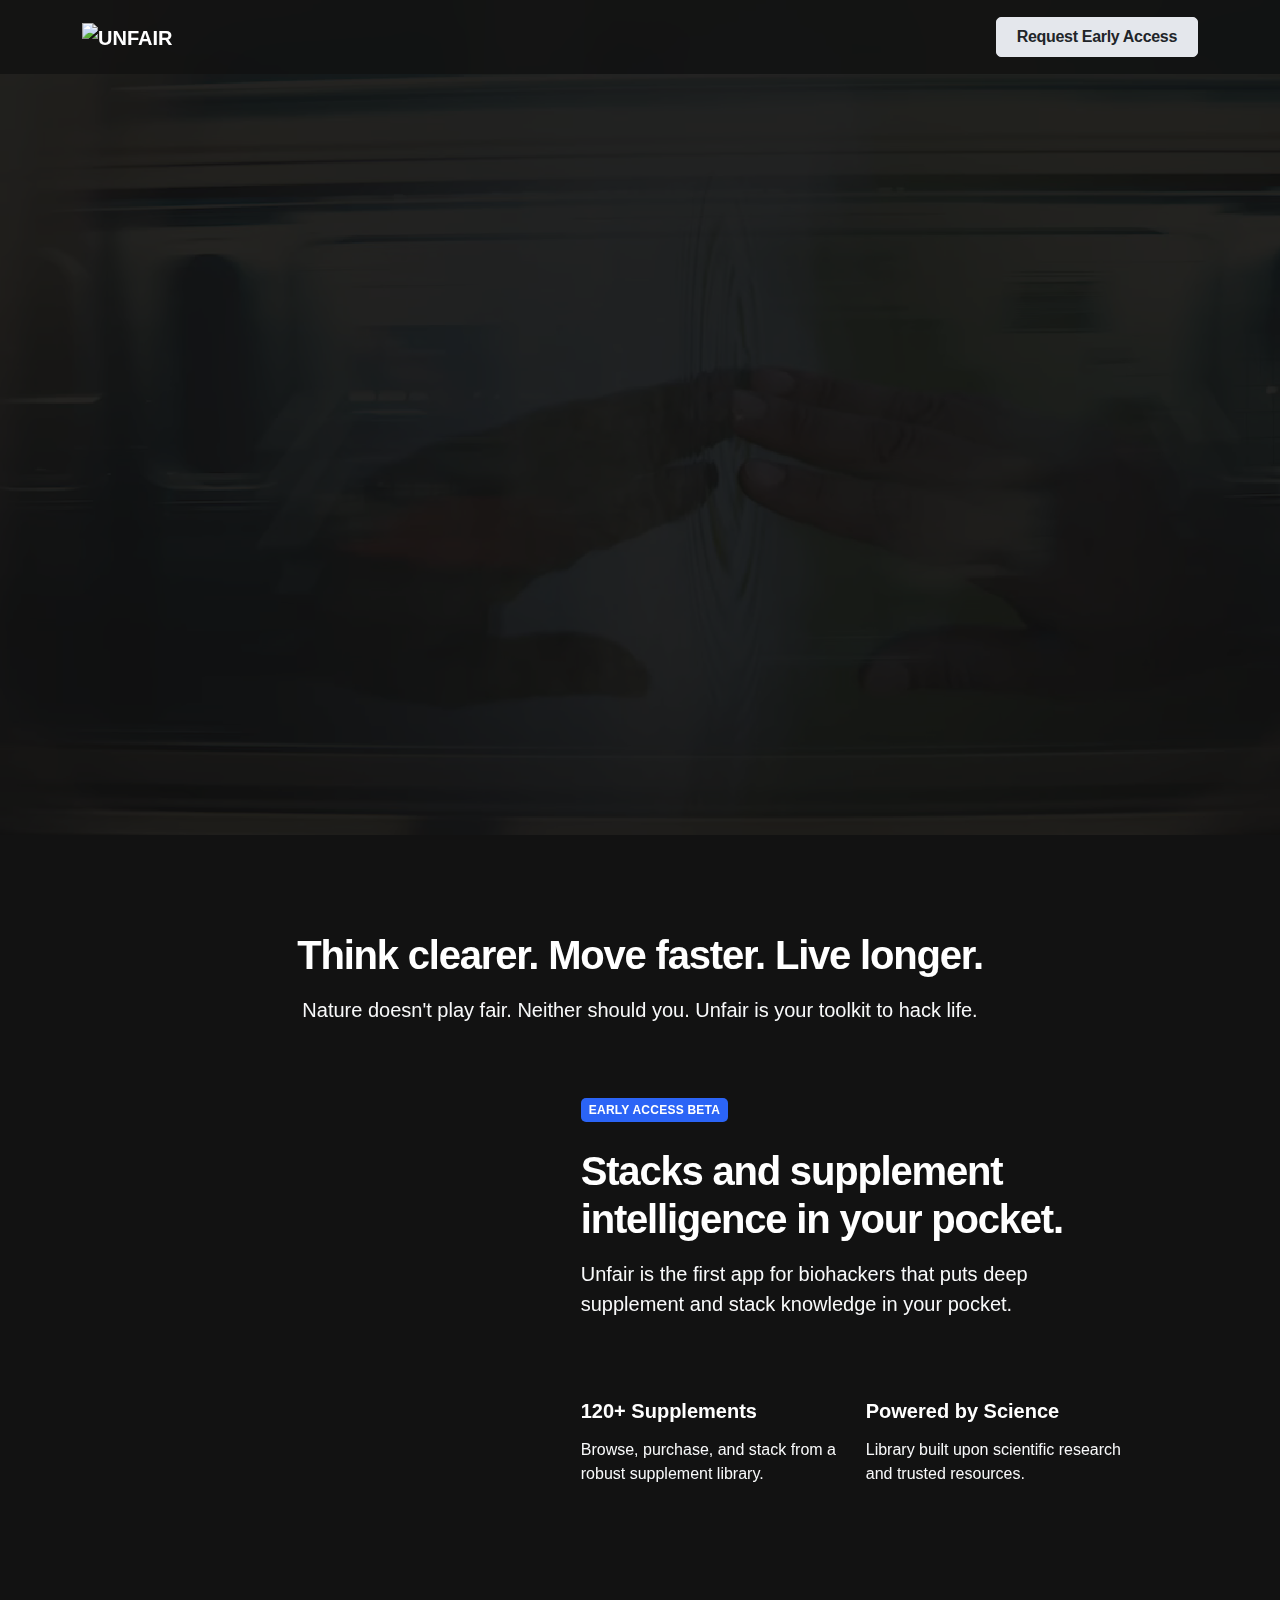
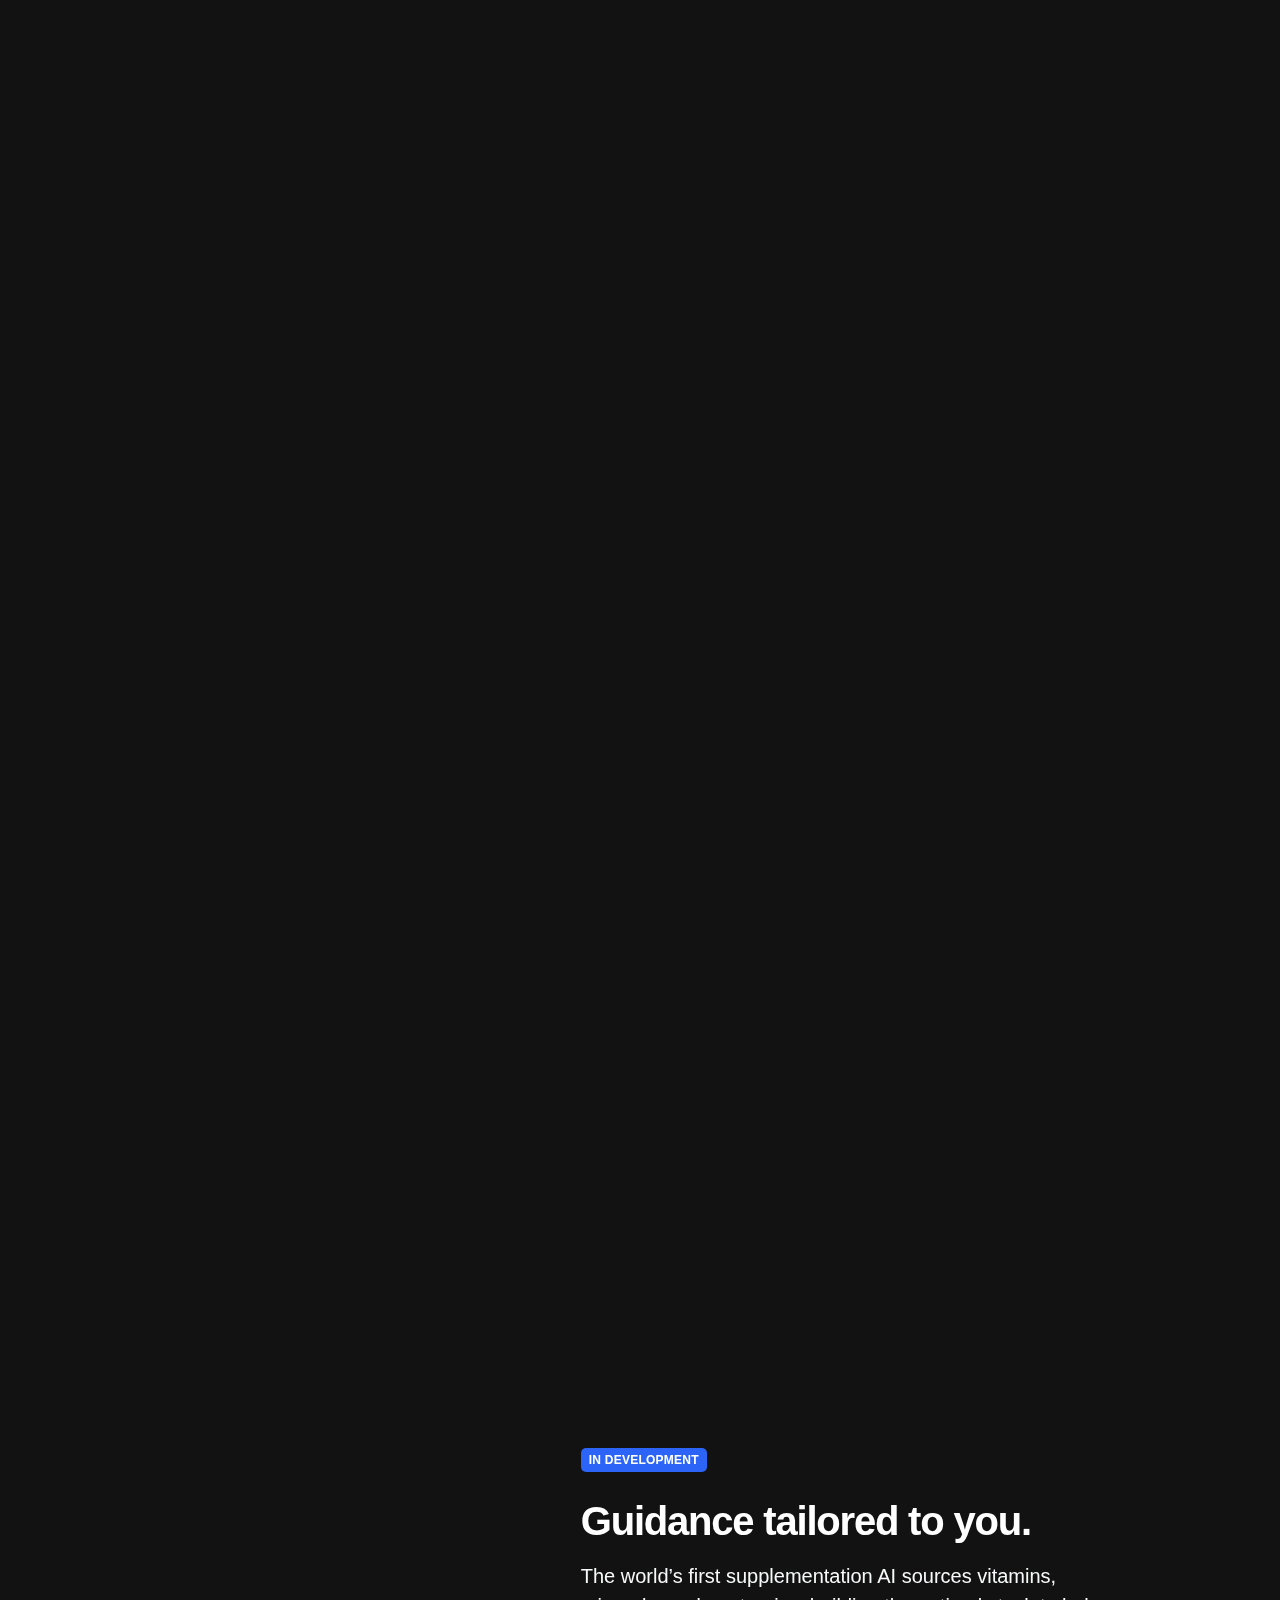
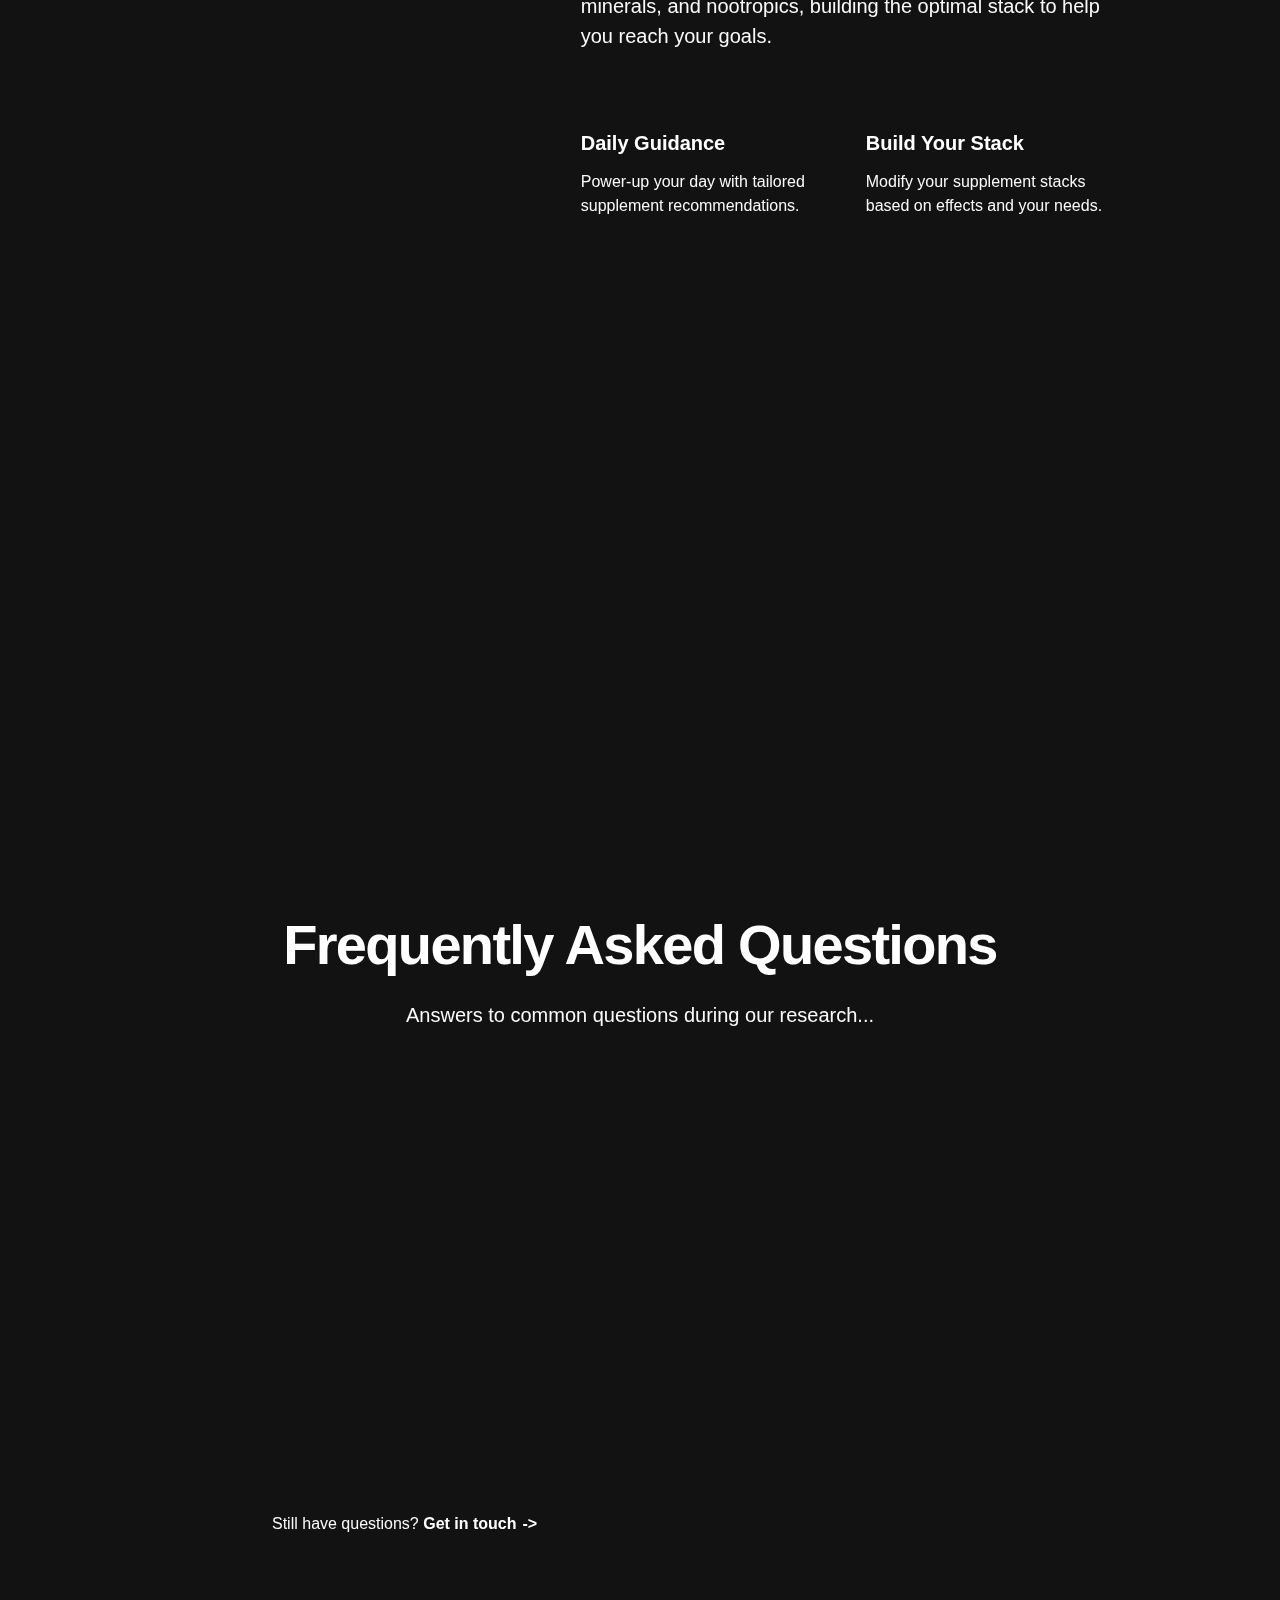
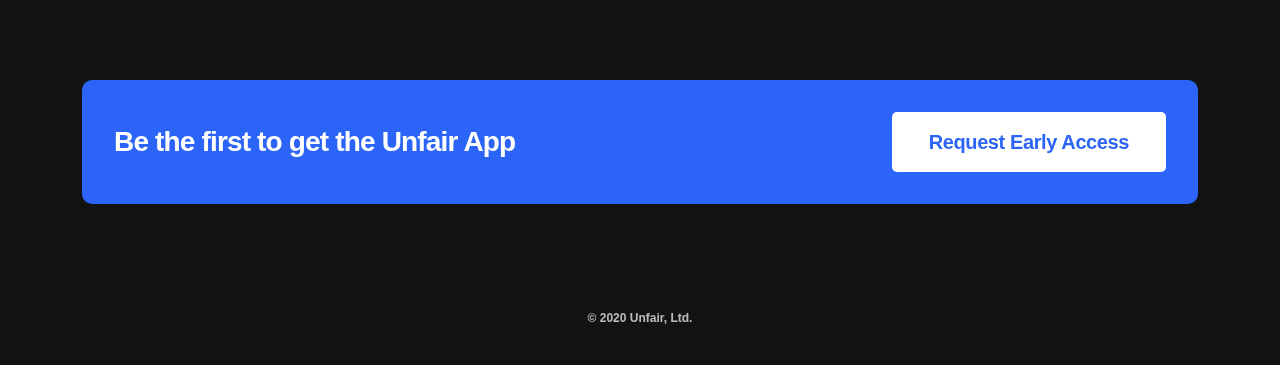
==== commit 86bb3375: "Content updates for beta launch" ====
--- a/index.embed.html
+++ b/index.embed.html
@@ -101,7 +101,7 @@
     bottom: 0;
     min-width: 100%;
     min-height: 100%;
-    opacity: 0.2;
+    opacity: 0.1;
      top: 0;
      right: 0;
      bottom: 0;
@@ -150,14 +150,17 @@
             </h1>
             <div class="mb-4">
               <p class="lead px-xl-5">
-                Improve your focus, strength, and longevity with supplement stacks. Request early access to Unfair today.
+                Improve your focus, strength, and longevity with supplement intelligence. Request early access to Unfair today.
               </p>
             </div>
             <a href="#features" class="btn btn-lg btn-primary-3 mx-1 mb-3" data-smooth-scroll>Learn More</a>
             <a href="https://unfairltd.typeform.com/to/blVkjX" onclick="fathom('trackGoal', 'ZRMF96SM', 0);" class="fade-page btn btn-lg btn-primary-2 mx-1 mb-3">Request Early Access</a>
           </div>
 
-        </div>
+          <div class="row justify-content-center"><div class="col-8 col-md mt-4 mt-lg-0"><img src="assets/img/app/StacksBeta-SearchStacks.png" srcset="assets/img/app/StacksBeta-SearchStacks@2x.png 2x" height="600" alt="Unfair Stacks Beta" data-aos=fade-left></div></div>
+
+        </div>
+
       </div>
     </section>
     <!-- HIDDEN DIVIDER // BRING THIS BACK WHEN THE BG VIDEO HAPPENS!!!-->
@@ -169,16 +172,13 @@
 
   <!-- BETA SECTION -->
 
-  <section class="text-center bg-primary-3 text-light" id="features">
+  <section class="text-center bg-primary-3 text-light pb-5" id="features">
     <div class="container">
       <div class="row justify-content-center">
         <div class="col-xl-9">
           <h2 class="h1">Think clearer. Move faster. Live longer.</h2>
           <p class="lead">
-            Nature doesn't play fair. Neither should you. Unlock personalized recommendations that take your mind, fitness, nutrition, sleep, and work to the next level. <br />
-          </p>
-          <p class="lead">
-            Live faster. Live stronger. Live longer. Be unfair.
+            Nature doesn't play fair. Neither should you. Unfair is your toolkit to hack life.
           </p>
         </div>
       </div>
@@ -199,7 +199,7 @@
           <div class="mb-3">
             <span class="badge badge-primary">EARLY ACCESS BETA</span>
             <h3 class="h1 mt-3">
-              Stacks and supplements <br/> in your pocket.
+              Stacks and supplement <br/> intelligence in your pocket.
             </h3>
             <p class="lead">
               Unfair is the first app for biohackers that puts deep supplement and stack knowledge in your pocket.
@@ -209,19 +209,19 @@
             <div class="col-6">
               <img class="icon icon-md bg-primary" src="assets/img/icons/theme/code/thunder-circle.svg" alt="apple-watch icon" data-inject-svg />
               <div class="mt-2">
-                <h5>100+ Supplements</h5>
+                <h5>120+ Supplements</h5>
               </div>
               <p>
-                Power-up your day with tailored supplement recommendations.
+                Browse, purchase, and stack from a robust supplement library.
               </p>
             </div>
             <div class="col-6">
               <img class="icon icon-md bg-primary" src="assets/img/icons/theme/general/shield-check.svg" alt="menu icon" data-inject-svg />
               <div class="mt-2">
-                <h5>Science</h5>
+                <h5>Powered by Science</h5>
               </div>
               <p>
-                Modify your supplement stacks based on effects and your needs.
+                Library built upon scientific research and trusted resources.
               </p>
             </div>
           </div>
@@ -236,31 +236,31 @@
       <div class="row">
 
         <div class="col-sm-6 col-lg-4 d-flex mb-4" data-aos="fade-up" data-aos-delay="300">
-          <img class="icon icon-md bg-primary" src="assets/img/icons/theme/text/menu.svg" alt="icon" data-inject-svg />
-          <div class="ml-3">
-            <h5>Powered by Science</h5>
-            <div>
-              Science-based personalization and recommendations, vetted by our Scientific Advisory Board.
+          <img class="icon icon-md bg-primary" src="assets/img/icons/theme/devices/server.svg" alt="icon" data-inject-svg />
+          <div class="ml-3">
+            <h5>Stacks</h5>
+            <div>
+              A goal-based stack library to improve clarity, immunity, strength, and more.
             </div>
           </div>
         </div>
 
         <div class="col-sm-6 col-lg-4 d-flex mb-4" data-aos="fade-up" data-aos-delay="600">
-          <img class="icon icon-md bg-primary" src="assets/img/icons/theme/communication/group-chat.svg" alt="icon" data-inject-svg />
-          <div class="ml-3">
-            <h5>Unfair Community</h5>
-            <div>
-              An exclusive self-optimization community to share insights, tips, and learnings.
+          <img class="icon icon-md bg-primary" src="assets/img/icons/theme/communication/clipboard-check.svg" alt="icon" data-inject-svg />
+          <div class="ml-3">
+            <h5>Journal</h5>
+            <div>
+              Log and track your daily intake in your private, personal journal.
             </div>
           </div>
         </div>
 
         <div class="col-sm-6 col-lg-4 d-flex mb-4" data-aos="fade-up" data-aos-delay="500">
-          <img class="icon icon-md bg-primary" src="assets/img/icons/theme/map/marker-1.svg" alt="icon" data-inject-svg />
-          <div class="ml-3">
-            <h5>Local Doctors &amp; Stores</h5>
-            <div>
-              Go beyond the app and connect with best-in-class practitioners and retailers in your local area.
+          <img class="icon icon-md bg-primary" src="assets/img/icons/theme/devices/iphone-x.svg" alt="icon" data-inject-svg />
+          <div class="ml-3">
+            <h5>Android &amp; iOS</h5>
+            <div>
+              Avaiable today for both Android and iOS mobile platforms.
             </div>
           </div>
         </div>
@@ -279,6 +279,7 @@
         <div class="col-md-5 col-xl-6 mb-4 mb-md-0">
           <img src="assets/img/water-cell-web-square.jpg" srcset="assets/img/water-cell-web-square@2x.jpg 2x" alt="Water Cell Image" class="rounded shadow-3d">
         </div>
+
         <div class="col-md-7 col-xl-6">
           <div class="row justify-content-center">
             <div class="col-xl-8 col-lg-10">
@@ -287,8 +288,8 @@
                 <span class="h1">Enabling ambitious people to reach their goals.</span>
 
               </div>
-              <p class="lead">We're on a mission to help you gain an unfair advantage so you can reach your ambitious goal faster while living stronger and longer. We believe that in order to achieve our mission we need to build an innovative, trusted brand and product.</p>
-              <p class="lead mb-0">Our first step is a personalized mobile experience, but like you, we have ambitious goals.</p>
+              <p class="lead">We're on a mission to help you gain an unfair advantage so you can reach your goals faster while living stronger and longer. We believe that in order to achieve our mission we need to build an innovative, trusted brand and product.</p>
+              <p class="lead mb-0">Our first step is biohacking guidance in your pocket, but like you, we have ambitious goals.</p>
             </div>
           </div>
         </div>
@@ -415,9 +416,9 @@
         <div class="col-sm-6 col-lg-4 d-flex mb-4" data-aos="fade-up" data-aos-delay="500">
           <img class="icon icon-md bg-primary" src="assets/img/icons/theme/map/marker-1.svg" alt="icon" data-inject-svg />
           <div class="ml-3">
-            <h5>Local Doctors &amp; Stores</h5>
-            <div>
-              Go beyond the app and connect with best-in-class practitioners and retailers in your local area.
+            <h5>Get Local</h5>
+            <div>
+              Go beyond the app and connect with best-in-class medical practitioners and retailers in your local area.
             </div>
           </div>
         </div>
@@ -501,7 +502,7 @@
               </div>
               <div class="collapse" id="panel-3">
                 <div class="pt-3">
-                  <p>We're on a mission to help people live unfair lives: faster, longer, and stronger. We believe that in order to achieve our mission, we have to build a trusted brand, a mindset, and a product.
+                  <p>The majority of scientific studies are trustworthy. However, study results may not be applicable to your physiology.
                   </p>
 
                 </div>
@@ -514,7 +515,7 @@
               </div>
               <div class="collapse" id="panel-4">
                 <div class="pt-3">
-                  <p>We're on a mission to help people live unfair lives: faster, longer, and stronger. We believe that in order to achieve our mission, we have to build a trusted brand, a mindset, and a product.
+                  <p>Scientists have successfully extended life in simple organisms and lab rats. Scientific evidence suggests that lifestyle changes, from physical activity to nutrition and mindset, can increase longevity 10-20% today.
                   </p>
 
                 </div>
@@ -527,14 +528,15 @@
               </div>
               <div class="collapse" id="panel-5">
                 <div class="pt-3">
-                  <p>We're on a mission to help people live unfair lives: faster, longer, and stronger. We believe that in order to achieve our mission, we have to build a trusted brand, a mindset, and a product.</p>
+                  <p>The short answer: because it helps you gain an unfair advantage in many dimensions of your life.</p>
 
                 </div>
               </div>
             </div>
           </div>
-          <span class="text-light">Still have questions? <a href="#" class="hover-arrow" data-toggle="modal" data-target="#ask-modal">Get in touch</a>
+          <span class="text-light">Still have questions? <a href="mailto:REMOVETHISBEFORESENDINGnews@unfair.ltd" class="hover-arrow">Get in touch</a>
           </span>
+          <!--
           <div class="modal fade" id="ask-modal" tabindex="-1" role="dialog" aria-hidden="true">
             <div class="modal-dialog modal-dialog-centered" role="document">
               <div class="modal-content">
@@ -584,6 +586,7 @@
               </div>
             </div>
           </div>
+          -->
         </div>
       </div>
     </div>
